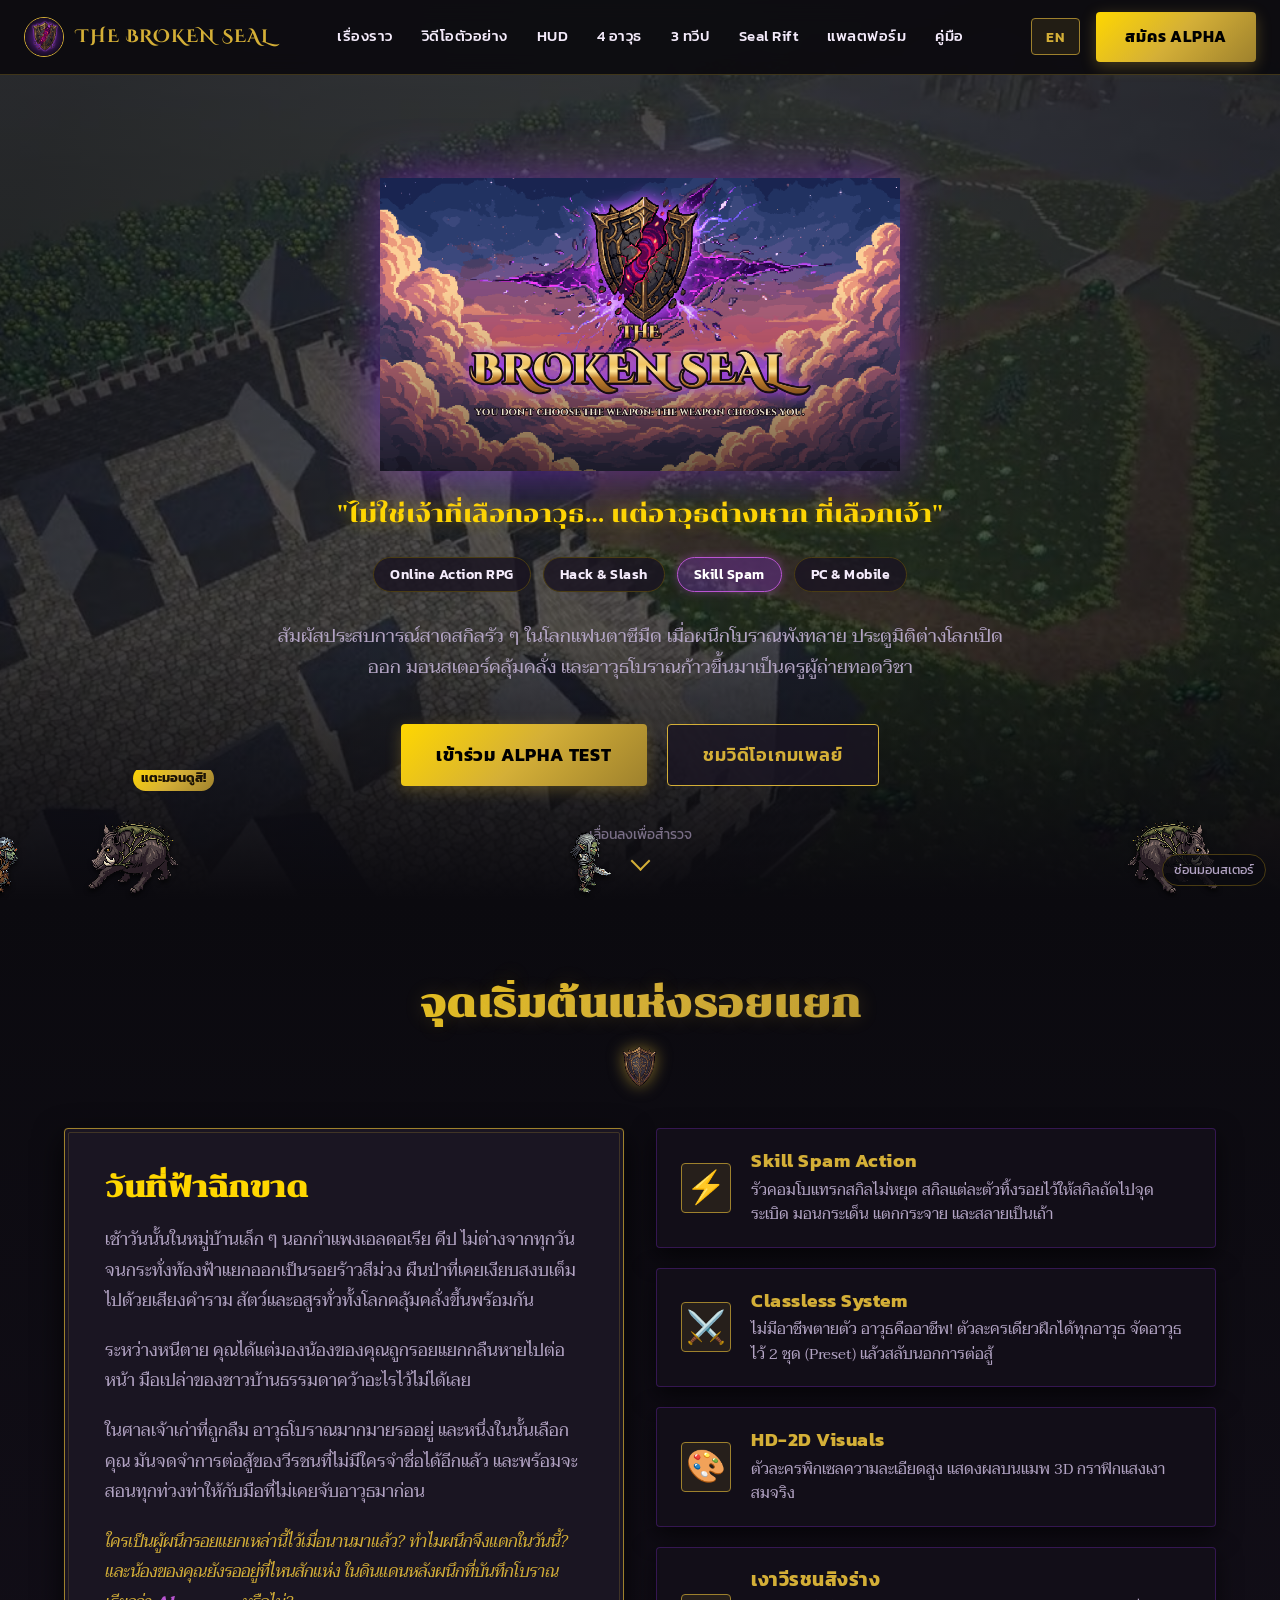
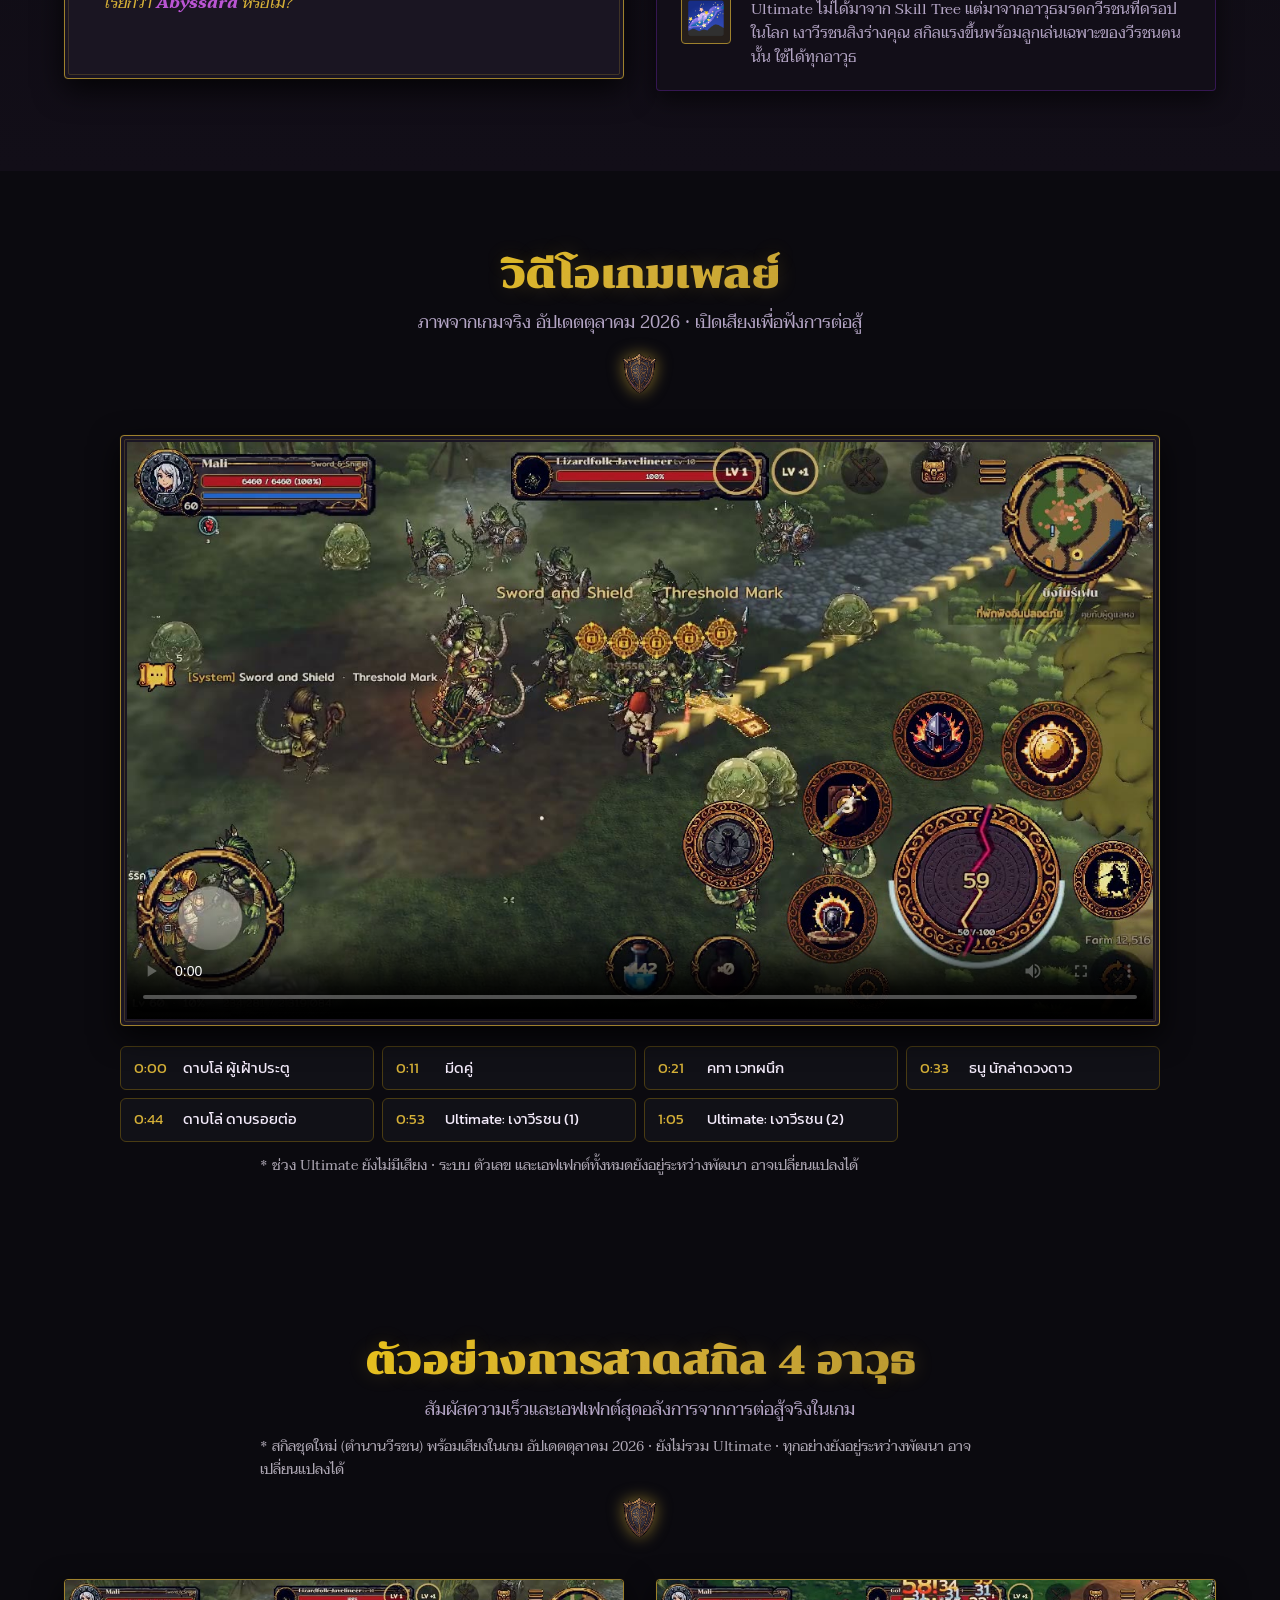
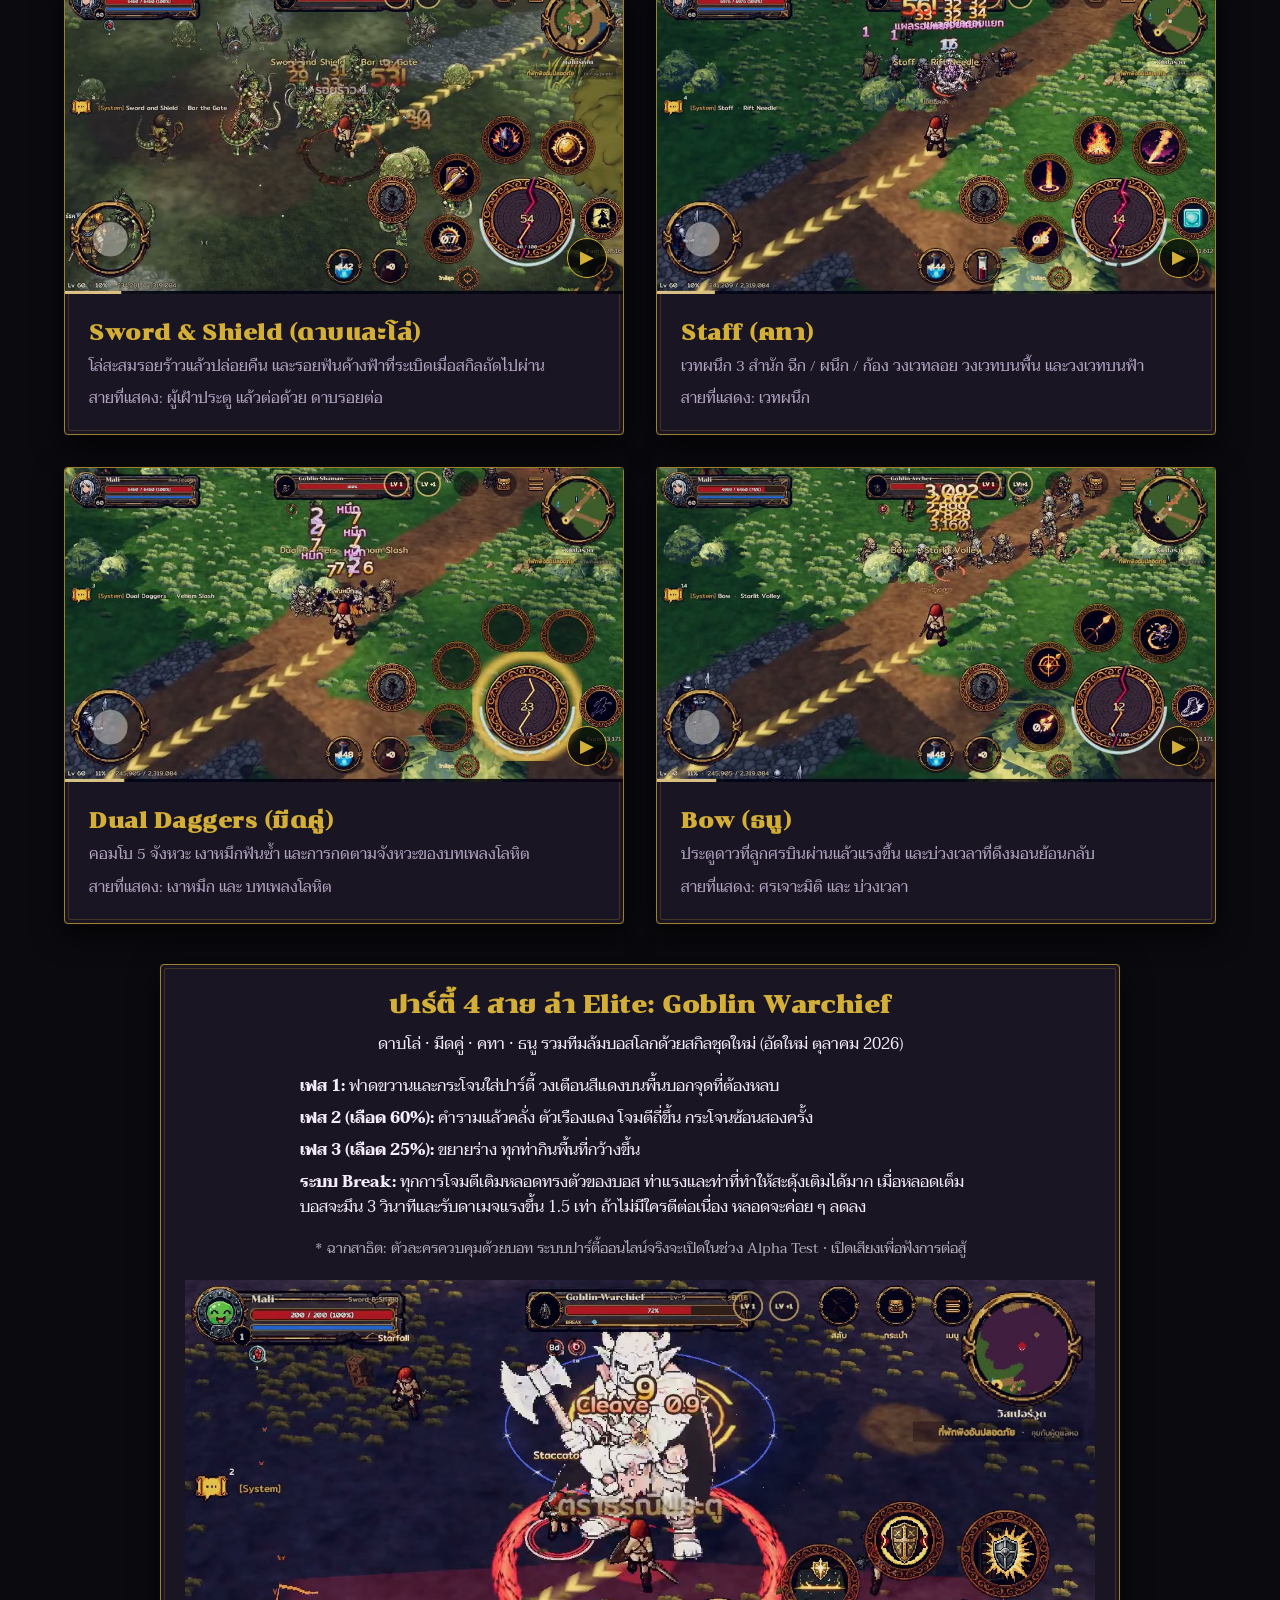
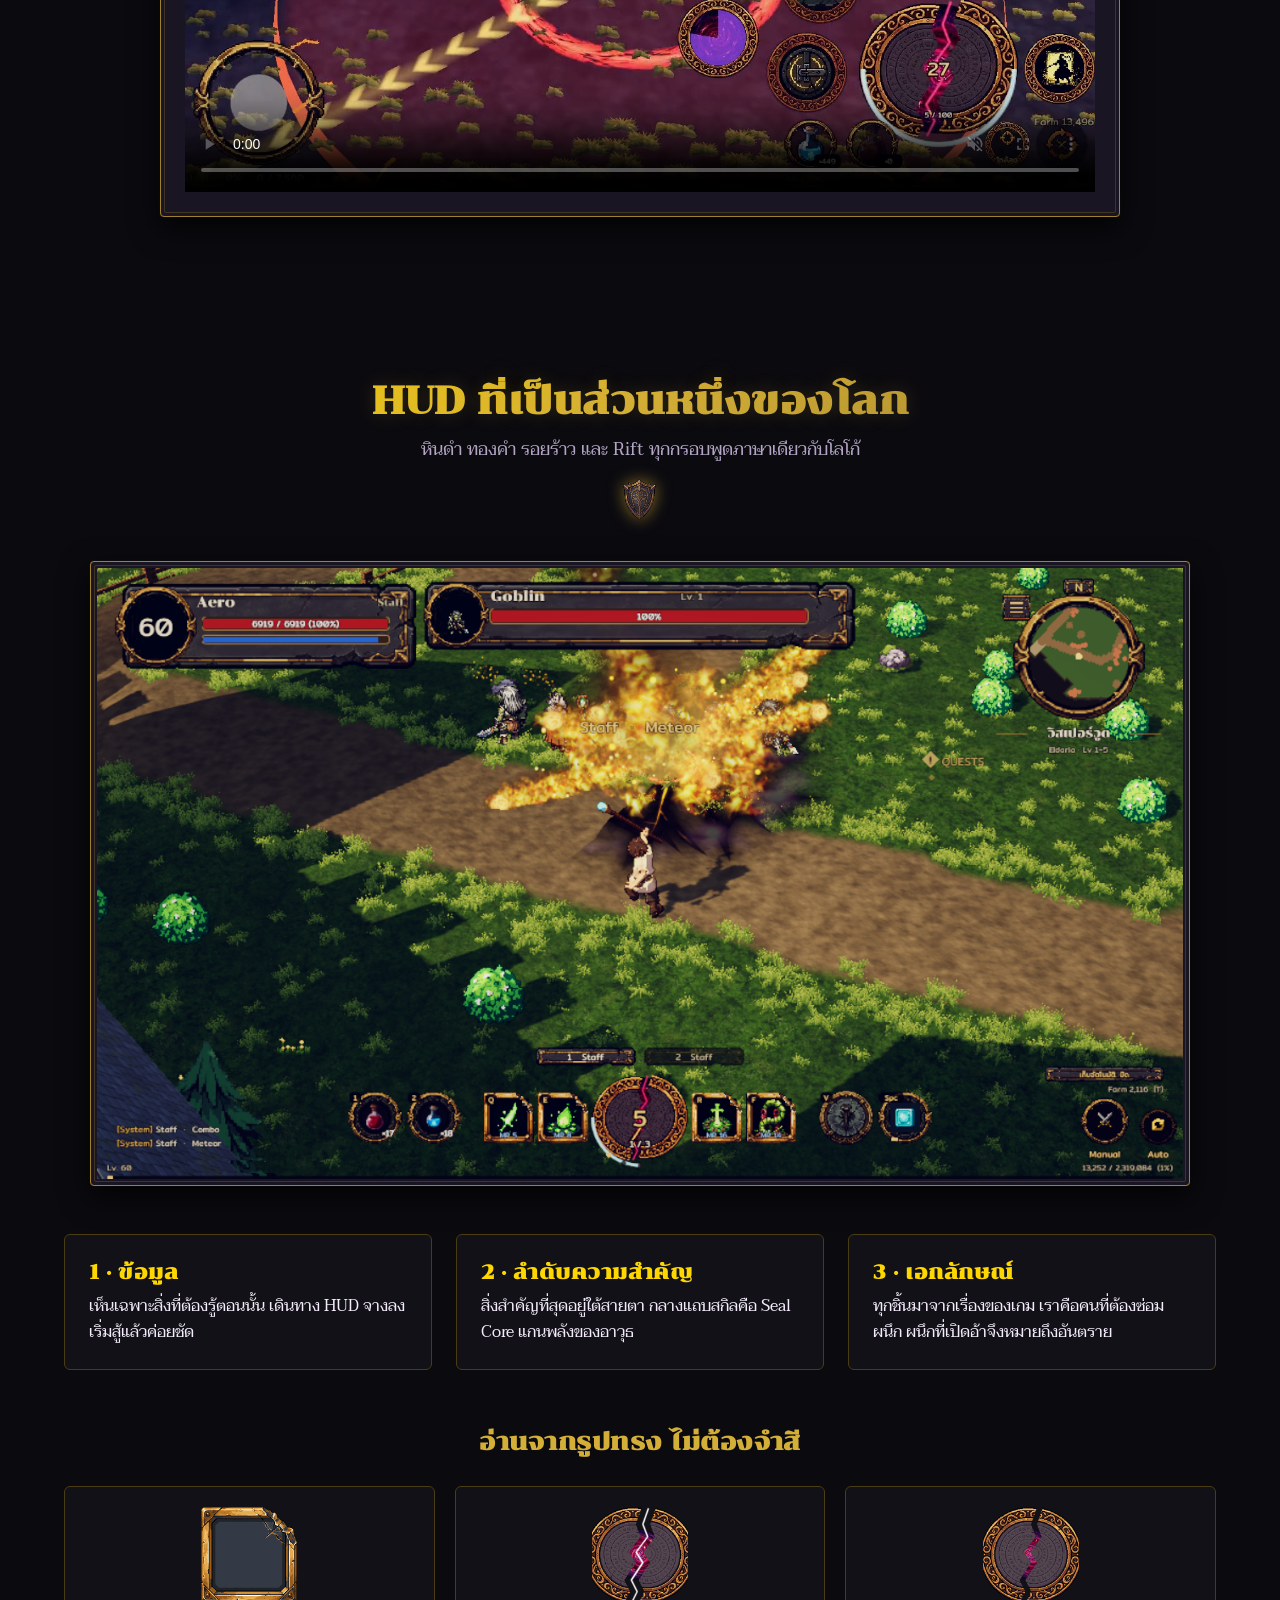
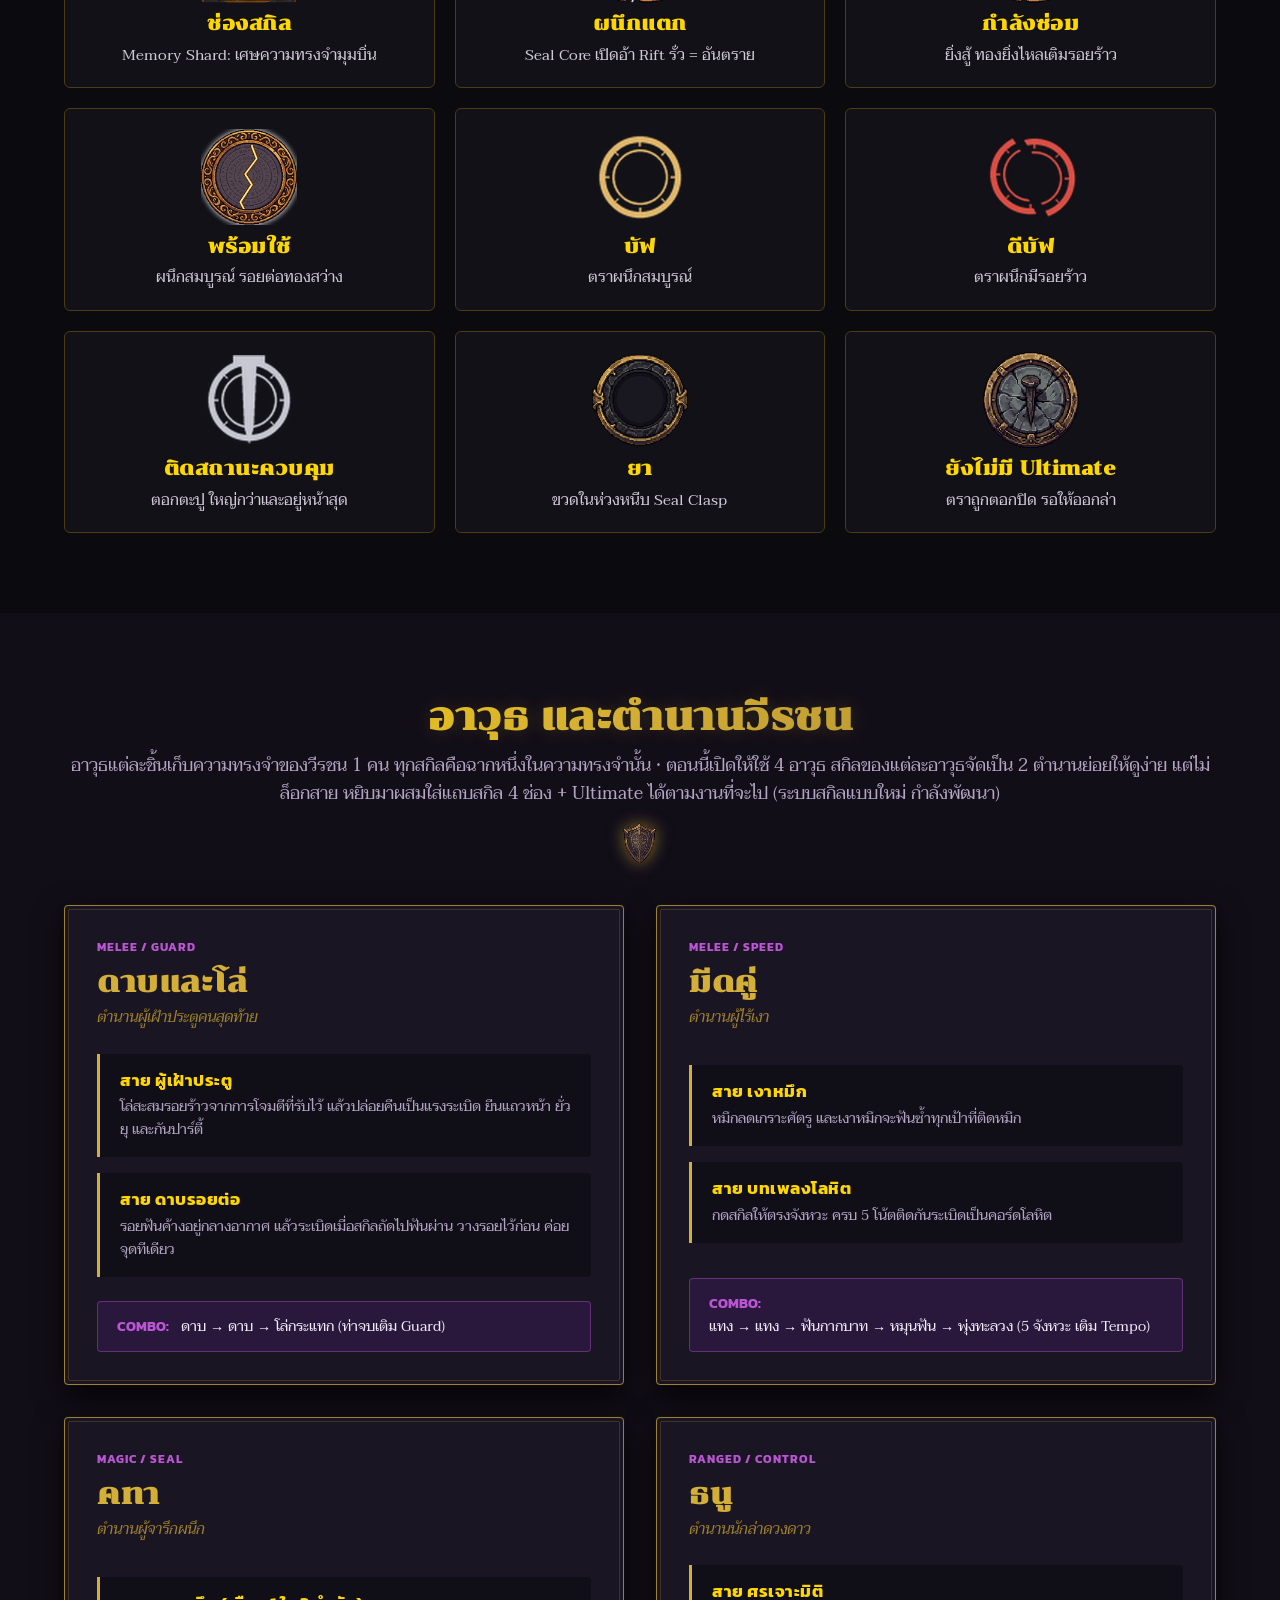
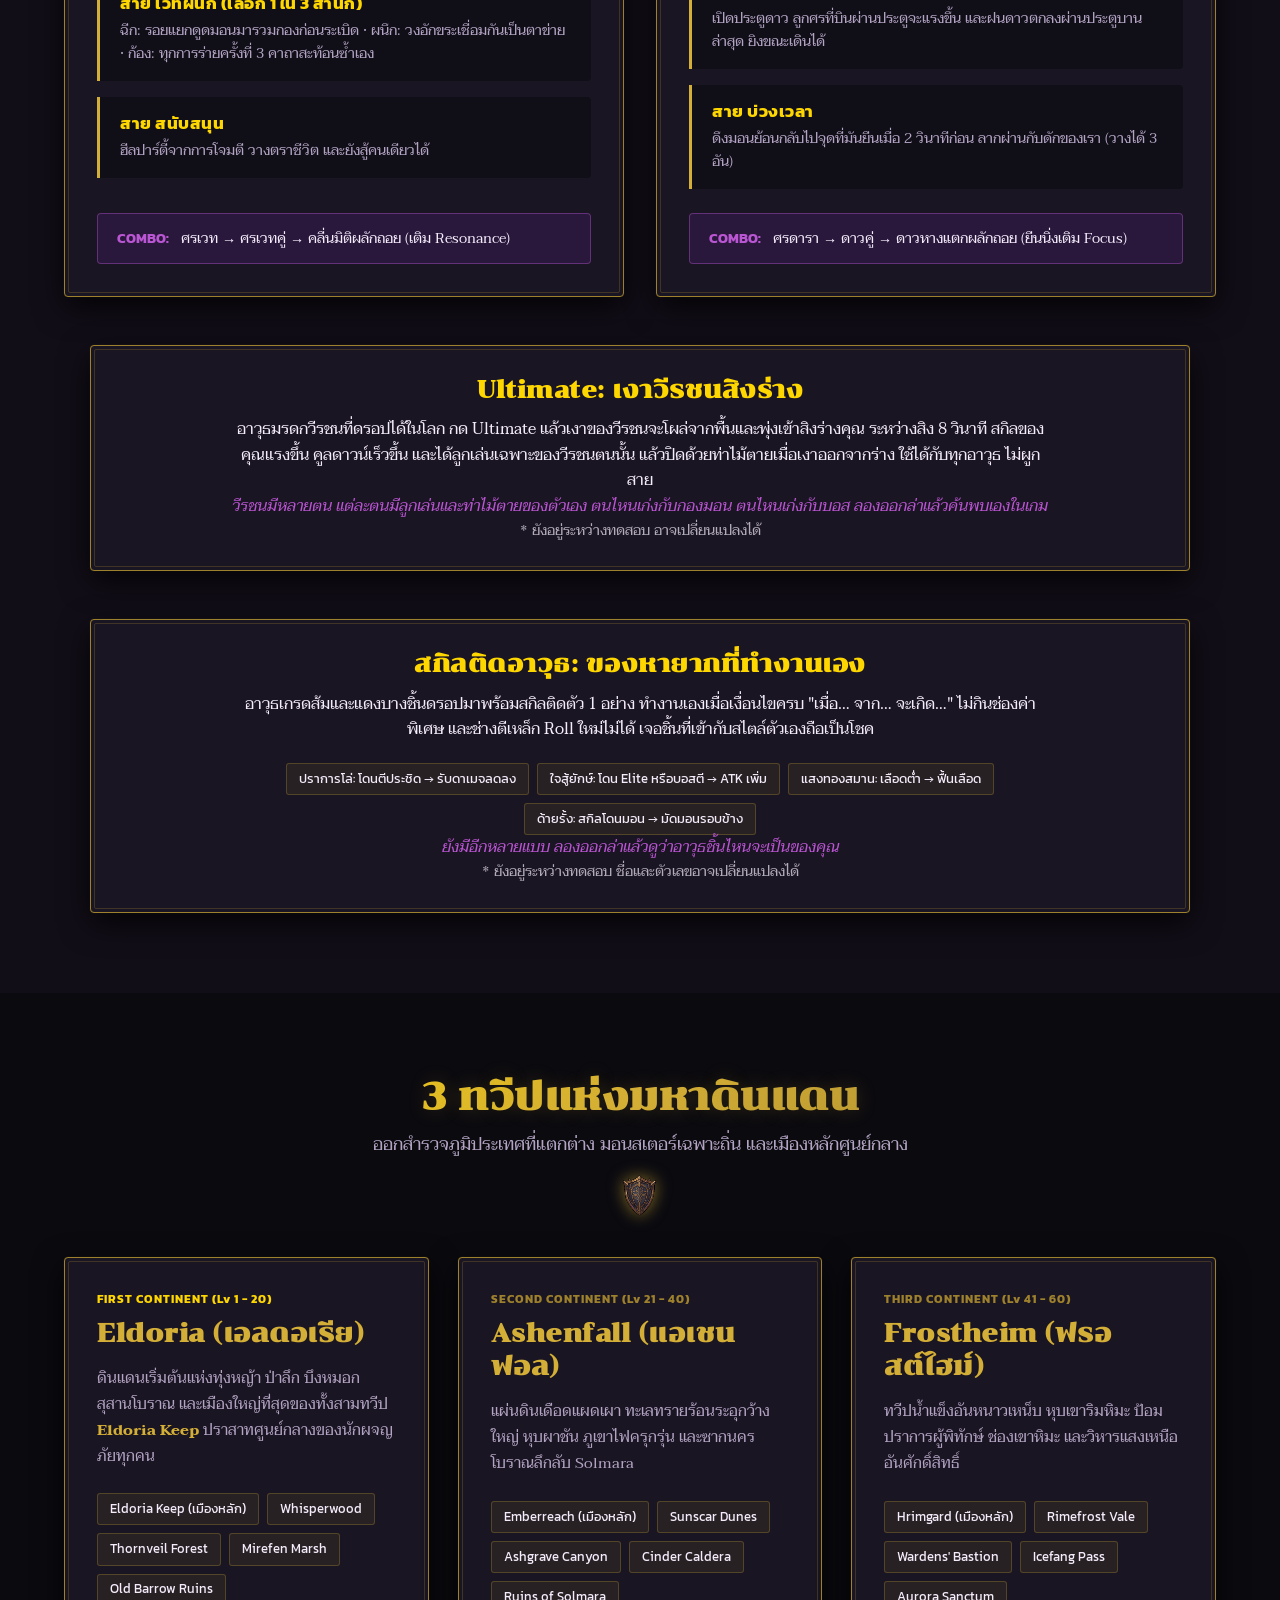
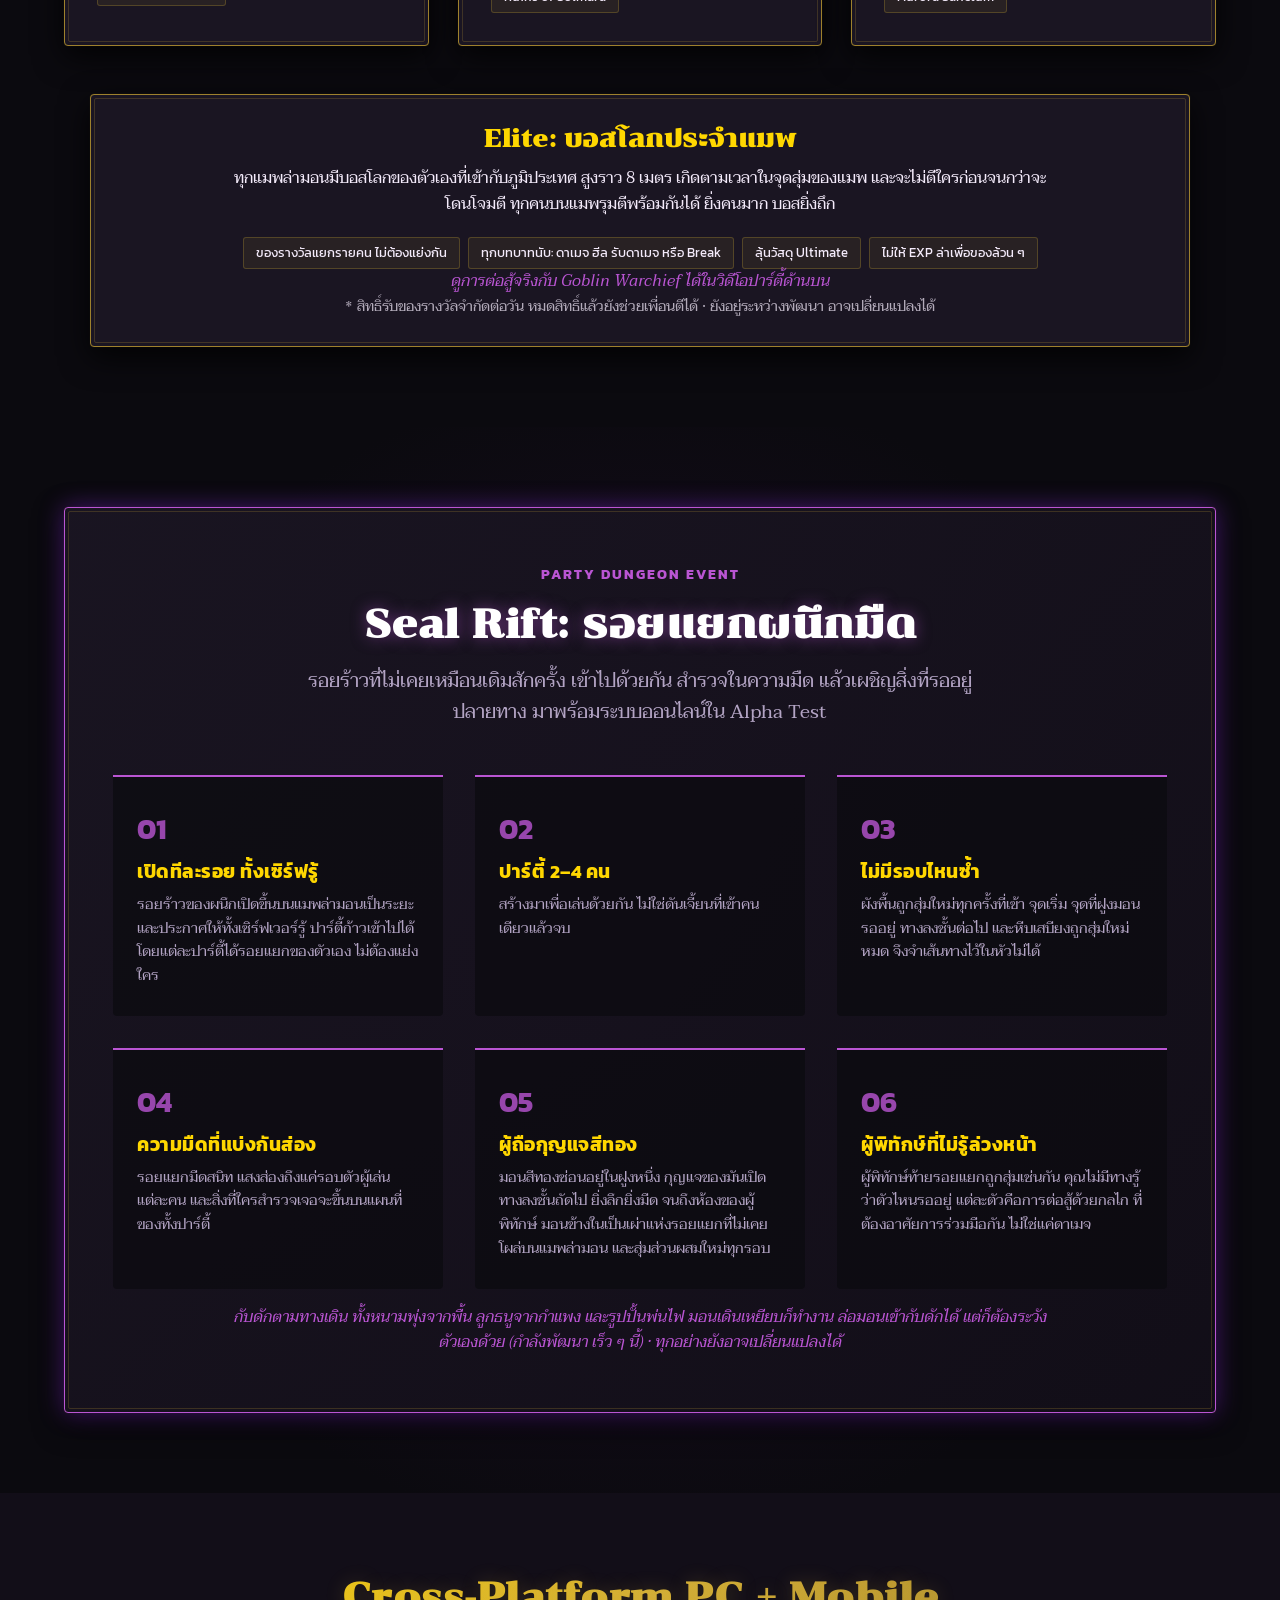
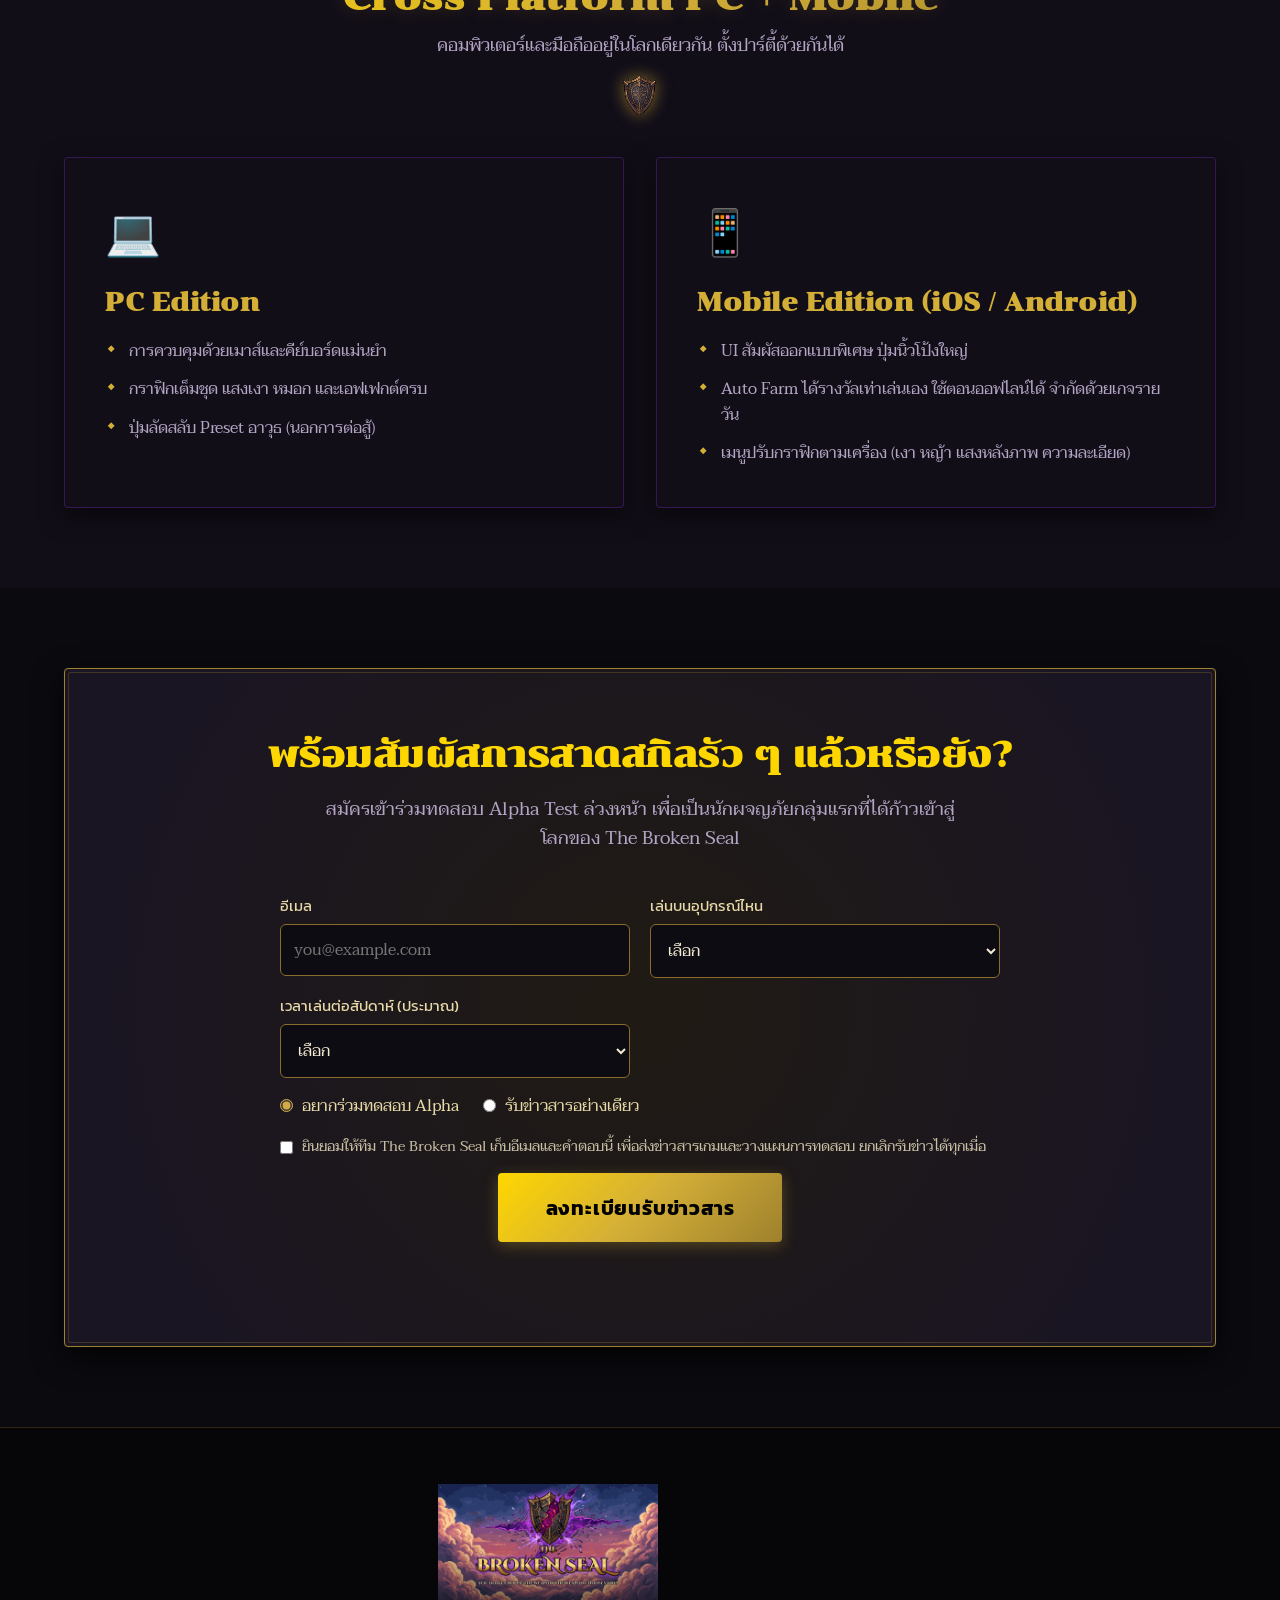
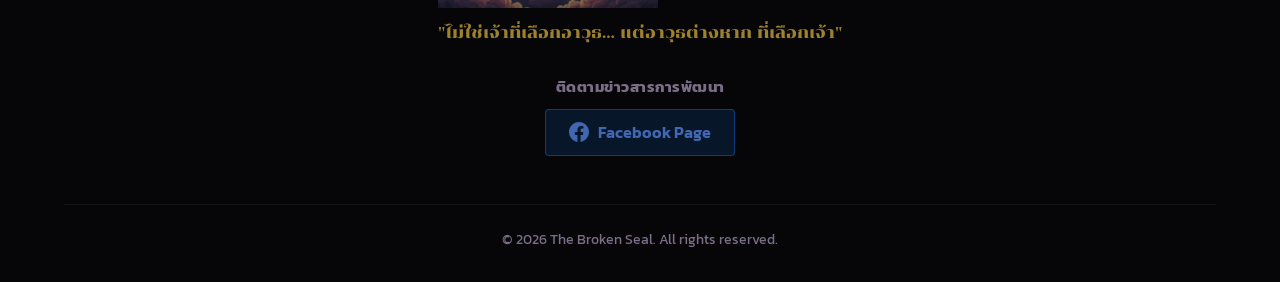
==== index.html @ 1a7958d1 "Review pass: nav at tablet widths, Classless/Preset wording, skill system v3 intro, platform cards w" ====
<!DOCTYPE html>
<html lang="th">
<head>
    <meta charset="UTF-8">
    <meta name="viewport" content="width=device-width, initial-scale=1.0">
    <title>The Broken Seal | เกมแอ็กชัน RPG ออนไลน์ Hack & Slash</title>
    <link rel="icon" type="image/png" href="assets/icon_1024.png">
    
    <!-- Google Fonts -->
    <link rel="preconnect" href="https://fonts.googleapis.com">
    <link rel="preconnect" href="https://fonts.gstatic.com" crossorigin>
    <link href="https://fonts.googleapis.com/css2?family=Chonburi&family=Cinzel+Decorative:wght@700;900&family=Kanit:wght@400;500;600;700&family=Taviraj:ital,wght@0,300;0,400;0,600;0,700;1,400&display=swap" rel="stylesheet">
    
    <link rel="stylesheet" href="style.css?v=20261029d">
</head>
<body class="theme-dark lang-th">

    <!-- NAVIGATION HEADER -->
    <header class="site-header">
        <div class="header-container">
            <a href="#" class="brand-logo">
                <img src="assets/icon_1024.png" alt="The Broken Seal Icon" class="nav-icon">
                <span class="brand-name">THE BROKEN SEAL</span>
            </a>
            
            <nav class="main-nav" id="mainNav">
                <ul>
                    <li>
                        <a href="#overview">
                            <span class="lang-th">เรื่องราว</span>
                            <span class="lang-en">Overview</span>
                        </a>
                    </li>
                    <li>
                        <a href="#gameplay">
                            <span class="lang-th">วิดีโอตัวอย่าง</span>
                            <span class="lang-en">Previews</span>
                        </a>
                    </li>
                    <li>
                        <a href="#hud">
                            <span class="lang-th">HUD</span>
                            <span class="lang-en">HUD</span>
                        </a>
                    </li>
                    <li>
                        <a href="#weapons">
                            <span class="lang-th">4 อาวุธ</span>
                            <span class="lang-en">Weapons</span>
                        </a>
                    </li>
                    <li>
                        <a href="#world">
                            <span class="lang-th">3 ทวีป</span>
                            <span class="lang-en">World</span>
                        </a>
                    </li>
                    <li>
                        <a href="#seal-rift">
                            <span class="lang-th">Seal Rift</span>
                            <span class="lang-en">Seal Rift</span>
                        </a>
                    </li>
                    <li>
                        <a href="#platforms">
                            <span class="lang-th">แพลตฟอร์ม</span>
                            <span class="lang-en">Platforms</span>
                        </a>
                    </li>
                    <li>
                        <a href="guide.html">
                            <span class="lang-th">คู่มือ</span>
                            <span class="lang-en">Guide</span>
                        </a>
                    </li>
                </ul>
            </nav>

            <div class="header-actions">
                <button id="langToggleBtn" class="btn-lang" aria-label="Switch Language">
                    <span class="lang-th">EN</span>
                    <span class="lang-en">TH</span>
                </button>
                <!-- TODO: The sign-up form URL will be added later -->
                <a href="#alpha-signup" class="btn-primary nav-cta">
                    <span class="lang-th">สมัคร Alpha</span>
                    <span class="lang-en">Join Alpha</span>
                </a>
                <button class="mobile-menu-toggle" id="mobileMenuBtn" aria-label="Toggle Menu">
                    <span></span>
                    <span></span>
                    <span></span>
                </button>
            </div>
        </div>
    </header>

    <!-- HERO SECTION -->
    <section class="hero-section">
        <div class="hero-bg" style="background-image: url('assets/sky_rift.png');"></div>
        <video class="hero-video" autoplay muted loop playsinline preload="auto" poster="assets/map_flight_poster.jpg" aria-hidden="true">
            <source src="assets/map_flight_bg.mp4" type="video/mp4">
        </video>
        <div class="hero-overlay"></div>
        <div class="hero-particles"></div>
        
        <div class="hero-content">
            <div class="logo-wrapper">
                <img src="assets/logo_cinzel.png" alt="The Broken Seal Logo" class="hero-logo">
            </div>

            <p class="hero-tagline">
                <span class="lang-th">"ไม่ใช่เจ้าที่เลือกอาวุธ… แต่อาวุธต่างหาก ที่เลือกเจ้า"</span>
                <span class="lang-en">"You don't choose the weapon. The weapon chooses you."</span>
            </p>

            <div class="hero-badges">
                <span class="badge">Online Action RPG</span>
                <span class="badge">Hack & Slash</span>
                <span class="badge highlight">Skill Spam</span>
                <span class="badge">PC & Mobile</span>
            </div>

            <p class="hero-description">
                <span class="lang-th">สัมผัสประสบการณ์สาดสกิลรัว ๆ ในโลกแฟนตาซีมืด เมื่อผนึกโบราณพังทลาย ประตูมิติต่างโลกเปิดออก มอนสเตอร์คลุ้มคลั่ง และอาวุธโบราณก้าวขึ้นมาเป็นครูผู้ถ่ายทอดวิชา</span>
                <span class="lang-en">Experience relentless skill-spamming in a dark fantasy world. As the ancient seal breaks, rifts shatter across the lands, monsters go mad, and ancient weapons become your martial masters.</span>
            </p>

            <div class="hero-cta-group">
                <!-- TODO: The sign-up form URL will be added later -->
                <a href="#alpha-signup" class="btn-primary btn-large glow-effect">
                    <span class="lang-th">เข้าร่วม Alpha Test</span>
                    <span class="lang-en">Join Alpha Test</span>
                </a>
                <a href="#gameplay" class="btn-secondary btn-large">
                    <span class="lang-th">ชมวิดีโอเกมเพลย์</span>
                    <span class="lang-en">Watch Gameplay</span>
                </a>
            </div>
        </div>

        <div class="hero-scroll-indicator">
            <span class="lang-th">เลื่อนลงเพื่อสำรวจ</span>
            <span class="lang-en">Scroll to Explore</span>
            <div class="scroll-arrow"></div>
        </div>
    </section>

    <!-- OVERVIEW & STORY SECTION -->
    <section id="overview" class="section-padding overview-section">
        <div class="container">
            <div class="section-header">
                <h2 class="section-title">
                    <span class="lang-th">จุดเริ่มต้นแห่งรอยแยก</span>
                    <span class="lang-en">The Unraveling Seal</span>
                </h2>
                <div class="title-divider"><img src="assets/shield_intact_1.png" alt="Shield Emblem" class="divider-icon"></div>
            </div>

            <div class="story-grid">
                <div class="story-card frame-gold">
                    <div class="story-content">
                        <h3 class="story-headline">
                            <span class="lang-th">วันที่ฟ้าฉีกขาด</span>
                            <span class="lang-en">The Day the Sky Tore Open</span>
                        </h3>
                        <p class="story-text">
                            <span class="lang-th">เช้าวันนั้นในหมู่บ้านเล็ก ๆ นอกกำแพงเอลดอเรีย คีป ไม่ต่างจากทุกวัน จนกระทั่งท้องฟ้าแยกออกเป็นรอยร้าวสีม่วง ผืนป่าที่เคยเงียบสงบเต็มไปด้วยเสียงคำราม สัตว์และอสูรทั่วทั้งโลกคลุ้มคลั่งขึ้นพร้อมกัน</span>
                            <span class="lang-en">It was an ordinary morning in a small village outside the walls of Eldoria Keep, until the sky split into violet cracks. The quiet forest filled with roars, and every beast and monster in the world went mad at once.</span>
                        </p>
                        <p class="story-text">
                            <span class="lang-th">ระหว่างหนีตาย คุณได้แต่มองน้องของคุณถูกรอยแยกกลืนหายไปต่อหน้า มือเปล่าของชาวบ้านธรรมดาคว้าอะไรไว้ไม่ได้เลย</span>
                            <span class="lang-en">As your family fled, you could only watch a rift swallow your younger sibling whole. The bare hands of a villager could hold on to nothing.</span>
                        </p>
                        <p class="story-text">
                            <span class="lang-th">ในศาลเจ้าเก่าที่ถูกลืม อาวุธโบราณมากมายรออยู่ และหนึ่งในนั้นเลือกคุณ มันจดจำการต่อสู้ของวีรชนที่ไม่มีใครจำชื่อได้อีกแล้ว และพร้อมจะสอนทุกท่วงท่าให้กับมือที่ไม่เคยจับอาวุธมาก่อน</span>
                            <span class="lang-en">In a forgotten shrine, ancient weapons were waiting, and one of them chose you. It remembers the battles of heroes whose names no one recalls, and it will teach every one of their moves to hands that have never held a weapon.</span>
                        </p>
                        <p class="story-text story-hook">
                            <span class="lang-th">ใครเป็นผู้ผนึกรอยแยกเหล่านี้ไว้เมื่อนานมาแล้ว? ทำไมผนึกจึงแตกในวันนี้? และน้องของคุณยังรออยู่ที่ไหนสักแห่ง ในดินแดนหลังผนึกที่บันทึกโบราณเรียกว่า <strong>Abyssara</strong> หรือไม่?</span>
                            <span class="lang-en">Who sealed these rifts long ago? Why did the seal break now? And is your sibling still waiting somewhere beyond it, in the land the old records call <strong>Abyssara</strong>?</span>
                        </p>
                    </div>
                </div>

                <div class="features-highlights">
                    <div class="feature-item frame-dark">
                        <div class="feature-icon">⚡</div>
                        <div class="feature-body">
                            <h4>
                                <span class="lang-th">Skill Spam Action</span>
                                <span class="lang-en">Skill Spam Action</span>
                            </h4>
                            <p>
                                <span class="lang-th">รัวคอมโบแทรกสกิลไม่หยุด สกิลแต่ละตัวทิ้งรอยไว้ให้สกิลถัดไปจุดระเบิด มอนกระเด็น แตกกระจาย และสลายเป็นเถ้า</span>
                                <span class="lang-en">Weave skills into your combo without stopping: each skill leaves a mark for the next one to set off, and monsters fly, shatter and crumble to ash.</span>
                            </p>
                        </div>
                    </div>

                    <div class="feature-item frame-dark">
                        <div class="feature-icon">⚔️</div>
                        <div class="feature-body">
                            <h4>
                                <span class="lang-th">Classless System</span>
                                <span class="lang-en">Classless System</span>
                            </h4>
                            <p>
                                <span class="lang-th">ไม่มีอาชีพตายตัว อาวุธคืออาชีพ! ตัวละครเดียวฝึกได้ทุกอาวุธ จัดอาวุธไว้ 2 ชุด (Preset) แล้วสลับนอกการต่อสู้</span>
                                <span class="lang-en">No fixed class: your weapon is your class. One character can train every weapon, keep two weapon presets and swap between them out of combat.</span>
                            </p>
                        </div>
                    </div>

                    <div class="feature-item frame-dark">
                        <div class="feature-icon">🎨</div>
                        <div class="feature-body">
                            <h4>
                                <span class="lang-th">HD-2D Visuals</span>
                                <span class="lang-en">HD-2D Visuals</span>
                            </h4>
                            <p>
                                <span class="lang-th">ตัวละครพิกเซลความละเอียดสูง แสดงผลบนแมพ 3D กราฟิกแสงเงาสมจริง</span>
                                <span class="lang-en">High-definition pixel art characters set inside realistic, atmospheric 3D worlds.</span>
                            </p>
                        </div>
                    </div>

                    <div class="feature-item frame-dark">
                        <div class="feature-icon">🌌</div>
                        <div class="feature-body">
                            <h4>
                                <span class="lang-th">เงาวีรชนสิงร่าง</span>
                                <span class="lang-en">Hero Shadow Ultimate</span>
                            </h4>
                            <p>
                                <span class="lang-th">Ultimate ไม่ได้มาจาก Skill Tree แต่มาจากอาวุธมรดกวีรชนที่ดรอปในโลก เงาวีรชนสิงร่างคุณ สกิลแรงขึ้นพร้อมลูกเล่นเฉพาะของวีรชนตนนั้น ใช้ได้ทุกอาวุธ</span>
                                <span class="lang-en">Ultimates come from legacy weapons dropped in the world, not the skill tree: a hero's shadow possesses you, powering up your skills with that hero's own trait. Any weapon can use any of them.</span>
                            </p>
                        </div>
                    </div>
                </div>
            </div>
        </div>
    </section>

    <!-- GAMEPLAY VIDEO (October 2026) -->
    <section id="gameplay" class="section-padding gameplay-section">
        <div class="container">
            <div class="section-header">
                <h2 class="section-title">
                    <span class="lang-th">วิดีโอเกมเพลย์</span>
                    <span class="lang-en">Gameplay Video</span>
                </h2>
                <p class="section-subtitle">
                    <span class="lang-th">ภาพจากเกมจริง อัปเดตตุลาคม 2026 · เปิดเสียงเพื่อฟังการต่อสู้</span>
                    <span class="lang-en">Captured in-game, updated October 2026 · turn the sound on</span>
                </p>
                <div class="title-divider"><img src="assets/shield_intact_1.png" alt="Shield Emblem" class="divider-icon"></div>
            </div>
            <div class="gameplay-player frame-gold">
                <video controls playsinline preload="metadata" poster="assets/gameplay_poster.jpg" class="gameplay-video" id="gameplayVideo">
                    <source src="assets/gameplay_2026-10.mp4" type="video/mp4">
                </video>
            </div>
            <ol class="gameplay-chapters" id="gameplayChapters">
                <li data-t="0"><span class="ch-time">0:00</span><span class="lang-th">ดาบโล่ ผู้เฝ้าประตู</span><span class="lang-en">Sword &amp; Shield: Gatekeeper</span></li>
                <li data-t="11"><span class="ch-time">0:11</span><span class="lang-th">มีดคู่</span><span class="lang-en">Dual Daggers</span></li>
                <li data-t="21"><span class="ch-time">0:21</span><span class="lang-th">คทา เวทผนึก</span><span class="lang-en">Staff: Sealcraft</span></li>
                <li data-t="33"><span class="ch-time">0:33</span><span class="lang-th">ธนู นักล่าดวงดาว</span><span class="lang-en">Bow: the Star Hunter</span></li>
                <li data-t="44"><span class="ch-time">0:44</span><span class="lang-th">ดาบโล่ ดาบรอยต่อ</span><span class="lang-en">Sword &amp; Shield: Seam Blade</span></li>
                <li data-t="53"><span class="ch-time">0:53</span><span class="lang-th">Ultimate: เงาวีรชน (1)</span><span class="lang-en">Ultimate: a hero's shadow (1)</span></li>
                <li data-t="65"><span class="ch-time">1:05</span><span class="lang-th">Ultimate: เงาวีรชน (2)</span><span class="lang-en">Ultimate: a hero's shadow (2)</span></li>
            </ol>
            <p class="section-note">
                <span class="lang-th">* ช่วง Ultimate ยังไม่มีเสียง · ระบบ ตัวเลข และเอฟเฟกต์ทั้งหมดยังอยู่ระหว่างพัฒนา อาจเปลี่ยนแปลงได้</span>
                <span class="lang-en">* The Ultimate clips have no sound yet · systems, numbers and effects are still in development and may change.</span>
            </p>
        </div>
    </section>

    <!-- SKILL VIDEOS SECTION -->
    <section id="videos" class="section-padding videos-section">
        <div class="container">
            <div class="section-header">
                <h2 class="section-title">
                    <span class="lang-th">ตัวอย่างการสาดสกิล 4 อาวุธ</span>
                    <span class="lang-en">4 Weapons Skill Gameplay</span>
                </h2>
                <p class="section-subtitle">
                    <span class="lang-th">สัมผัสความเร็วและเอฟเฟกต์สุดอลังการจากการต่อสู้จริงในเกม</span>
                    <span class="lang-en">Witness the intense action and dynamic effects captured straight from the engine</span>
                </p>
                <p class="section-note">
                    <span class="lang-th">* สกิลชุดใหม่ (ตำนานวีรชน) พร้อมเสียงในเกม อัปเดตตุลาคม 2026 · ยังไม่รวม Ultimate · ทุกอย่างยังอยู่ระหว่างพัฒนา อาจเปลี่ยนแปลงได้</span>
                    <span class="lang-en">* The new legend skill set with in-game sound, updated October 2026 · Ultimates not included · everything is still in development and may change.</span>
                </p>
                <div class="title-divider"><img src="assets/shield_intact_1.png" alt="Shield Emblem" class="divider-icon"></div>
            </div>

            <div class="video-grid">
                <!-- Video 1: Sword & Shield -->
                <div class="video-card frame-gold">
                    <div class="video-wrapper">
                        <video muted loop playsinline preload="metadata" poster="assets/w_sword_shield_poster.jpg" class="skill-video">
                            <source src="assets/w_sword_shield.mp4" type="video/mp4">
                            Your browser does not support the video tag.
                        </video>
                        <button class="video-play-toggle" aria-label="Play/Pause Video">▶</button>
                    </div>
                    <div class="video-info">
                        <h3>
                            <span class="lang-th">Sword & Shield (ดาบและโล่)</span>
                            <span class="lang-en">Sword & Shield</span>
                        </h3>
                        <p>
                            <span class="lang-th">โล่สะสมรอยร้าวแล้วปล่อยคืน และรอยฟันค้างฟ้าที่ระเบิดเมื่อสกิลถัดไปผ่าน</span>
                            <span class="lang-en">A shield that stores cracks and releases them, and cuts that hang in the air until your next skill sets them off.</span>
                        </p>
                        <p class="video-branch">
                            <span class="lang-th">สายที่แสดง: ผู้เฝ้าประตู แล้วต่อด้วย ดาบรอยต่อ</span>
                            <span class="lang-en">Shown: Gatekeeper, then Seam Blade</span>
                        </p>
                    </div>
                </div>

                <!-- Video 2: Staff -->
                <div class="video-card frame-gold">
                    <div class="video-wrapper">
                        <video muted loop playsinline preload="metadata" poster="assets/w_staff_poster.jpg" class="skill-video">
                            <source src="assets/w_staff.mp4" type="video/mp4">
                            Your browser does not support the video tag.
                        </video>
                        <button class="video-play-toggle" aria-label="Play/Pause Video">▶</button>
                    </div>
                    <div class="video-info">
                        <h3>
                            <span class="lang-th">Staff (คทา)</span>
                            <span class="lang-en">Staff</span>
                        </h3>
                        <p>
                            <span class="lang-th">เวทผนึก 3 สำนัก ฉีก / ผนึก / ก้อง วงเวทลอย วงเวทบนพื้น และวงเวทบนฟ้า</span>
                            <span class="lang-en">Sealcraft in three schools, Rift / Seal / Echo, with floating, ground and sky magic circles.</span>
                        </p>
                        <p class="video-branch">
                            <span class="lang-th">สายที่แสดง: เวทผนึก</span>
                            <span class="lang-en">Shown: Sealcraft</span>
                        </p>
                    </div>
                </div>

                <!-- Video 3: Dual Daggers -->
                <div class="video-card frame-gold">
                    <div class="video-wrapper">
                        <video muted loop playsinline preload="metadata" poster="assets/w_daggers_poster.jpg" class="skill-video">
                            <source src="assets/w_daggers.mp4" type="video/mp4">
                            Your browser does not support the video tag.
                        </video>
                        <button class="video-play-toggle" aria-label="Play/Pause Video">▶</button>
                    </div>
                    <div class="video-info">
                        <h3>
                            <span class="lang-th">Dual Daggers (มีดคู่)</span>
                            <span class="lang-en">Dual Daggers</span>
                        </h3>
                        <p>
                            <span class="lang-th">คอมโบ 5 จังหวะ เงาหมึกฟันซ้ำ และการกดตามจังหวะของบทเพลงโลหิต</span>
                            <span class="lang-en">A five-step combo, an ink shadow that strikes again, and the beat of the Crimson Requiem.</span>
                        </p>
                        <p class="video-branch">
                            <span class="lang-th">สายที่แสดง: เงาหมึก และ บทเพลงโลหิต</span>
                            <span class="lang-en">Shown: Ink Shadow and Crimson Requiem</span>
                        </p>
                    </div>
                </div>

                <!-- Video 4: Bow -->
                <div class="video-card frame-gold">
                    <div class="video-wrapper">
                        <video muted loop playsinline preload="metadata" poster="assets/w_bow_poster.jpg" class="skill-video">
                            <source src="assets/w_bow.mp4" type="video/mp4">
                            Your browser does not support the video tag.
                        </video>
                        <button class="video-play-toggle" aria-label="Play/Pause Video">▶</button>
                    </div>
                    <div class="video-info">
                        <h3>
                            <span class="lang-th">Bow (ธนู)</span>
                            <span class="lang-en">Bow</span>
                        </h3>
                        <p>
                            <span class="lang-th">ประตูดาวที่ลูกศรบินผ่านแล้วแรงขึ้น และบ่วงเวลาที่ดึงมอนย้อนกลับ</span>
                            <span class="lang-en">Star gates that power up the arrows flying through them, and a time snare that drags monsters back.</span>
                        </p>
                        <p class="video-branch">
                            <span class="lang-th">สายที่แสดง: ศรเจาะมิติ และ บ่วงเวลา</span>
                            <span class="lang-en">Shown: Rift Arrow and Time Snare</span>
                        </p>
                    </div>
                </div>
            </div>

            <!-- Party video: four branches against an Elite -->
            <div class="party-video frame-gold">
                <div class="party-video-text">
                    <h3>
                        <span class="lang-th">ปาร์ตี้ 4 สาย ล่า Elite: Goblin Warchief</span>
                        <span class="lang-en">A Party of Four vs. the Elite Goblin Warchief</span>
                    </h3>
                    <p>
                        <span class="lang-th">ดาบโล่ · มีดคู่ · คทา · ธนู รวมทีมล้มบอสโลกด้วยสกิลชุดใหม่ (อัดใหม่ ตุลาคม 2026)</span>
                        <span class="lang-en">Sword &amp; Shield, Dual Daggers, Staff and Bow take down a world boss with the new skill set (recorded October 2026).</span>
                    </p>
                    <ul class="party-phases">
                        <li>
                            <span class="lang-th"><strong>เฟส 1:</strong> ฟาดขวานและกระโจนใส่ปาร์ตี้ วงเตือนสีแดงบนพื้นบอกจุดที่ต้องหลบ</span>
                            <span class="lang-en"><strong>Phase 1:</strong> axe swings and leaps; red warnings on the ground show where to dodge.</span>
                        </li>
                        <li>
                            <span class="lang-th"><strong>เฟส 2 (เลือด 60%):</strong> คำรามแล้วคลั่ง ตัวเรืองแดง โจมตีถี่ขึ้น กระโจนซ้อนสองครั้ง</span>
                            <span class="lang-en"><strong>Phase 2 (60% health):</strong> a roar, then rage: it glows red, attacks faster and leaps twice in a row.</span>
                        </li>
                        <li>
                            <span class="lang-th"><strong>เฟส 3 (เลือด 25%):</strong> ขยายร่าง ทุกท่ากินพื้นที่กว้างขึ้น</span>
                            <span class="lang-en"><strong>Phase 3 (25% health):</strong> it grows, and every attack covers more ground.</span>
                        </li>
                        <li>
                            <span class="lang-th"><strong>ระบบ Break:</strong> ทุกการโจมตีเติมหลอดทรงตัวของบอส ท่าแรงและท่าที่ทำให้สะดุ้งเติมได้มาก เมื่อหลอดเต็ม บอสจะมึน 3 วินาทีและรับดาเมจแรงขึ้น 1.5 เท่า ถ้าไม่มีใครตีต่อเนื่อง หลอดจะค่อย ๆ ลดลง</span>
                            <span class="lang-en"><strong>Break:</strong> every hit fills the boss's poise gauge, heavy and staggering moves the most. When it fills, the boss is stunned for 3 seconds and takes 1.5x damage; without steady pressure the gauge drains.</span>
                        </li>
                    </ul>
                    <p class="section-note">
                        <span class="lang-th">* ฉากสาธิต: ตัวละครควบคุมด้วยบอท ระบบปาร์ตี้ออนไลน์จริงจะเปิดในช่วง Alpha Test · เปิดเสียงเพื่อฟังการต่อสู้</span>
                        <span class="lang-en">* A demo with bot-controlled heroes; online parties arrive with the Alpha Test. Turn the sound on for the full fight.</span>
                    </p>
                </div>
                <div class="video-wrapper">
                    <video controls muted loop playsinline preload="metadata" poster="assets/boss_fight_poster.jpg" class="party-video-player">
                        <source src="assets/boss_fight_2026-10.mp4" type="video/mp4">
                    </video>
                </div>
            </div>
        </div>
    </section>

    <!-- HUD SECTION -->
    <section id="hud" class="section-padding hud-section">
        <div class="container">
            <div class="section-header">
                <h2 class="section-title">
                    <span class="lang-th">HUD ที่เป็นส่วนหนึ่งของโลก</span>
                    <span class="lang-en">A HUD That Belongs to the World</span>
                </h2>
                <p class="section-subtitle">
                    <span class="lang-th">หินดำ ทองคำ รอยร้าว และ Rift ทุกกรอบพูดภาษาเดียวกับโลโก้</span>
                    <span class="lang-en">Dark stone, gold, cracks and the Rift: every frame speaks the logo's language</span>
                </p>
                <div class="title-divider"><img src="assets/shield_intact_1.png" alt="Shield Emblem" class="divider-icon"></div>
            </div>

            <div class="hud-shot frame-gold">
                <img src="assets/hud_ingame.png" alt="The Broken Seal in-game HUD" loading="lazy">
            </div>

            <div class="hud-principles">
                <div class="hud-principle">
                    <h3><span class="lang-th">1 · ข้อมูล</span><span class="lang-en">1 · Information</span></h3>
                    <p><span class="lang-th">เห็นเฉพาะสิ่งที่ต้องรู้ตอนนั้น เดินทาง HUD จางลง เริ่มสู้แล้วค่อยชัด</span><span class="lang-en">Only what you need right now: the HUD fades while you travel and sharpens in combat.</span></p>
                </div>
                <div class="hud-principle">
                    <h3><span class="lang-th">2 · ลำดับความสำคัญ</span><span class="lang-en">2 · Hierarchy</span></h3>
                    <p><span class="lang-th">สิ่งสำคัญที่สุดอยู่ใต้สายตา กลางแถบสกิลคือ Seal Core แกนพลังของอาวุธ</span><span class="lang-en">What matters most sits under your eye: the Seal Core, your weapon's power, is the centre of the skill bar.</span></p>
                </div>
                <div class="hud-principle">
                    <h3><span class="lang-th">3 · เอกลักษณ์</span><span class="lang-en">3 · Identity</span></h3>
                    <p><span class="lang-th">ทุกชิ้นมาจากเรื่องของเกม เราคือคนที่ต้องซ่อมผนึก ผนึกที่เปิดอ้าจึงหมายถึงอันตราย</span><span class="lang-en">Every piece comes from the story: you mend the seal, so an open seal means danger.</span></p>
                </div>
            </div>

            <h3 class="hud-subhead"><span class="lang-th">อ่านจากรูปทรง ไม่ต้องจำสี</span><span class="lang-en">Read by shape, not colour</span></h3>
            <div class="hud-shapes">
                <div class="hud-shape">
                    <img src="assets/hud_shard.png" alt="Skill" loading="lazy">
                    <h4><span class="lang-th">ช่องสกิล</span><span class="lang-en">Skill</span></h4>
                    <p><span class="lang-th">Memory Shard: เศษความทรงจำมุมบิ่น</span><span class="lang-en">Memory Shard: a chipped shard of memory</span></p>
                </div>
                <div class="hud-shape">
                    <img src="assets/hud_core_open.png" alt="Broken seal" loading="lazy">
                    <h4><span class="lang-th">ผนึกแตก</span><span class="lang-en">Broken seal</span></h4>
                    <p><span class="lang-th">Seal Core เปิดอ้า Rift รั่ว = อันตราย</span><span class="lang-en">The Seal Core gapes open: Rift leaks out, danger</span></p>
                </div>
                <div class="hud-shape">
                    <img src="assets/hud_core_mid.png" alt="Mending" loading="lazy">
                    <h4><span class="lang-th">กำลังซ่อม</span><span class="lang-en">Mending</span></h4>
                    <p><span class="lang-th">ยิ่งสู้ ทองยิ่งไหลเติมรอยร้าว</span><span class="lang-en">Fighting fills the crack with gold</span></p>
                </div>
                <div class="hud-shape">
                    <img src="assets/hud_core_ready.png" alt="Ready" loading="lazy">
                    <h4><span class="lang-th">พร้อมใช้</span><span class="lang-en">Ready</span></h4>
                    <p><span class="lang-th">ผนึกสมบูรณ์ รอยต่อทองสว่าง</span><span class="lang-en">Mended seal, bright gold seam: power ready</span></p>
                </div>
                <div class="hud-shape">
                    <img src="assets/hud_buff.png" alt="Buff" loading="lazy">
                    <h4><span class="lang-th">บัฟ</span><span class="lang-en">Buff</span></h4>
                    <p><span class="lang-th">ตราผนึกสมบูรณ์</span><span class="lang-en">A whole seal</span></p>
                </div>
                <div class="hud-shape">
                    <img src="assets/hud_debuff.png" alt="Debuff" loading="lazy">
                    <h4><span class="lang-th">ดีบัฟ</span><span class="lang-en">Debuff</span></h4>
                    <p><span class="lang-th">ตราผนึกมีรอยร้าว</span><span class="lang-en">A cracked seal</span></p>
                </div>
                <div class="hud-shape">
                    <img src="assets/hud_cc.png" alt="Crowd control" loading="lazy">
                    <h4><span class="lang-th">ติดสถานะควบคุม</span><span class="lang-en">Crowd control</span></h4>
                    <p><span class="lang-th">ตอกตะปู ใหญ่กว่าและอยู่หน้าสุด</span><span class="lang-en">Nailed down, larger and always first</span></p>
                </div>
                <div class="hud-shape">
                    <img src="assets/hud_clasp.png" alt="Potion" loading="lazy">
                    <h4><span class="lang-th">ยา</span><span class="lang-en">Potion</span></h4>
                    <p><span class="lang-th">ขวดในห่วงหนีบ Seal Clasp</span><span class="lang-en">A vial held in a Seal Clasp</span></p>
                </div>
                <div class="hud-shape">
                    <img src="assets/hud_sealed.png" alt="No Ultimate yet" loading="lazy">
                    <h4><span class="lang-th">ยังไม่มี Ultimate</span><span class="lang-en">No Ultimate yet</span></h4>
                    <p><span class="lang-th">ตราถูกตอกปิด รอให้ออกล่า</span><span class="lang-en">A nailed-shut seal: go hunt one</span></p>
                </div>
            </div>
        </div>
    </section>

    <!-- WEAPONS SECTION -->
    <section id="weapons" class="section-padding weapons-section">
        <div class="container">
            <div class="section-header">
                <h2 class="section-title">
                    <span class="lang-th">อาวุธ และตำนานวีรชน</span>
                    <span class="lang-en">Weapons and Their Legends</span>
                </h2>
                <p class="section-subtitle">
                    <span class="lang-th">อาวุธแต่ละชิ้นเก็บความทรงจำของวีรชน 1 คน ทุกสกิลคือฉากหนึ่งในความทรงจำนั้น · ตอนนี้เปิดให้ใช้ 4 อาวุธ สกิลของแต่ละอาวุธจัดเป็น 2 ตำนานย่อยให้ดูง่าย แต่ไม่ล็อกสาย หยิบมาผสมใส่แถบสกิล 4 ช่อง + Ultimate ได้ตามงานที่จะไป (ระบบสกิลแบบใหม่ กำลังพัฒนา)</span>
                    <span class="lang-en">Each weapon keeps the memory of one hero, and every skill is a scene from it · four weapons are open for now. Each weapon's skills are grouped into two legends for easy reading, but nothing is locked: mix them into a 4-slot bar + Ultimate for the job ahead (new skill system, in development)</span>
                </p>
                <div class="title-divider"><img src="assets/shield_intact_1.png" alt="Shield Emblem" class="divider-icon"></div>
            </div>

            <div class="weapons-grid">
                <!-- Weapon 1: Sword & Shield -->
                <div class="weapon-card frame-gold">
                    <div class="weapon-header">
                        <div class="weapon-badge">MELEE / GUARD</div>
                        <h3>
                            <span class="lang-th">ดาบและโล่</span>
                            <span class="lang-en">Sword &amp; Shield</span>
                        </h3>
                        <p class="weapon-tag">
                            <span class="lang-th">ตำนานผู้เฝ้าประตูคนสุดท้าย</span>
                            <span class="lang-en">Legend of the Last Gatekeeper</span>
                        </p>
                    </div>
                    <div class="weapon-paths">
                        <div class="path-box">
                            <h4>
                                <span class="lang-th">สาย ผู้เฝ้าประตู</span>
                                <span class="lang-en">Line: Gatekeeper</span>
                            </h4>
                            <p>
                                <span class="lang-th">โล่สะสมรอยร้าวจากการโจมตีที่รับไว้ แล้วปล่อยคืนเป็นแรงระเบิด ยืนแถวหน้า ยั่วยุ และกันปาร์ตี้</span>
                                <span class="lang-en">Your shield stores cracks from the blows it takes and releases them as a blast: hold the front, taunt and shield the party.</span>
                            </p>
                        </div>
                        <div class="path-box">
                            <h4>
                                <span class="lang-th">สาย ดาบรอยต่อ</span>
                                <span class="lang-en">Line: Seam Blade</span>
                            </h4>
                            <p>
                                <span class="lang-th">รอยฟันค้างอยู่กลางอากาศ แล้วระเบิดเมื่อสกิลถัดไปฟันผ่าน วางรอยไว้ก่อน ค่อยจุดทีเดียว</span>
                                <span class="lang-en">Your cuts hang in the air and burst when your next skill passes through them: lay the seams, then set them off.</span>
                            </p>
                        </div>
                    </div>
                    <div class="ultimate-note">
                        <span class="ult-label">COMBO:</span>
                        <span class="lang-th">ดาบ → ดาบ → โล่กระแทก (ท่าจบเติม Guard)</span>
                        <span class="lang-en">Sword → sword → shield bash (the finisher builds Guard)</span>
                    </div>
                </div>

                <!-- Weapon 2: Dual Daggers -->
                <div class="weapon-card frame-gold">
                    <div class="weapon-header">
                        <div class="weapon-badge">MELEE / SPEED</div>
                        <h3>
                            <span class="lang-th">มีดคู่</span>
                            <span class="lang-en">Dual Daggers</span>
                        </h3>
                        <p class="weapon-tag">
                            <span class="lang-th">ตำนานผู้ไร้เงา</span>
                            <span class="lang-en">Legend of the Shadowless</span>
                        </p>
                    </div>
                    <div class="weapon-paths">
                        <div class="path-box">
                            <h4>
                                <span class="lang-th">สาย เงาหมึก</span>
                                <span class="lang-en">Line: Ink Shadow</span>
                            </h4>
                            <p>
                                <span class="lang-th">หมึกลดเกราะศัตรู และเงาหมึกจะฟันซ้ำทุกเป้าที่ติดหมึก</span>
                                <span class="lang-en">Ink lowers armour, and your ink shadow repeats your slashes on every inked target.</span>
                            </p>
                        </div>
                        <div class="path-box">
                            <h4>
                                <span class="lang-th">สาย บทเพลงโลหิต</span>
                                <span class="lang-en">Line: Crimson Requiem</span>
                            </h4>
                            <p>
                                <span class="lang-th">กดสกิลให้ตรงจังหวะ ครบ 5 โน้ตติดกันระเบิดเป็นคอร์ดโลหิต</span>
                                <span class="lang-en">Cast on the beat: five notes in a row burst into a Blood Chord.</span>
                            </p>
                        </div>
                    </div>
                    <div class="ultimate-note">
                        <span class="ult-label">COMBO:</span>
                        <span class="lang-th">แทง → แทง → ฟันกากบาท → หมุนฟัน → พุ่งทะลวง (5 จังหวะ เติม Tempo)</span>
                        <span class="lang-en">Stab → stab → cross slash → spin → fang rush (five steps that build Tempo)</span>
                    </div>
                </div>

                <!-- Weapon 3: Staff -->
                <div class="weapon-card frame-gold">
                    <div class="weapon-header">
                        <div class="weapon-badge">MAGIC / SEAL</div>
                        <h3>
                            <span class="lang-th">คทา</span>
                            <span class="lang-en">Staff</span>
                        </h3>
                        <p class="weapon-tag">
                            <span class="lang-th">ตำนานผู้จารึกผนึก</span>
                            <span class="lang-en">Legend of the Seal Scribe</span>
                        </p>
                    </div>
                    <div class="weapon-paths">
                        <div class="path-box">
                            <h4>
                                <span class="lang-th">สาย เวทผนึก (เลือก 1 ใน 3 สำนัก)</span>
                                <span class="lang-en">Line: Sealcraft (pick 1 of 3 schools)</span>
                            </h4>
                            <p>
                                <span class="lang-th">ฉีก: รอยแยกดูดมอนมารวมกองก่อนระเบิด · ผนึก: วงอักขระเชื่อมกันเป็นตาข่าย · ก้อง: ทุกการร่ายครั้งที่ 3 คาถาสะท้อนซ้ำเอง</span>
                                <span class="lang-en">Rift: tears pull monsters into one pile before they burst · Seal: rune circles link into a web · Echo: every third cast repeats itself.</span>
                            </p>
                        </div>
                        <div class="path-box">
                            <h4>
                                <span class="lang-th">สาย สนับสนุน</span>
                                <span class="lang-en">Line: Support</span>
                            </h4>
                            <p>
                                <span class="lang-th">ฮีลปาร์ตี้จากการโจมตี วางตราชีวิต และยังสู้คนเดียวได้</span>
                                <span class="lang-en">Heal the party by attacking and lay Life Marks, while still able to fight alone.</span>
                            </p>
                        </div>
                    </div>
                    <div class="ultimate-note">
                        <span class="ult-label">COMBO:</span>
                        <span class="lang-th">ศรเวท → ศรเวทคู่ → คลื่นมิติผลักถอย (เติม Resonance)</span>
                        <span class="lang-en">Riven Bolt → Twin Bolt → Rift Wave knock-back (builds Resonance)</span>
                    </div>
                </div>

                <!-- Weapon 4: Bow -->
                <div class="weapon-card frame-gold">
                    <div class="weapon-header">
                        <div class="weapon-badge">RANGED / CONTROL</div>
                        <h3>
                            <span class="lang-th">ธนู</span>
                            <span class="lang-en">Bow</span>
                        </h3>
                        <p class="weapon-tag">
                            <span class="lang-th">ตำนานนักล่าดวงดาว</span>
                            <span class="lang-en">Legend of the Star Hunter</span>
                        </p>
                    </div>
                    <div class="weapon-paths">
                        <div class="path-box">
                            <h4>
                                <span class="lang-th">สาย ศรเจาะมิติ</span>
                                <span class="lang-en">Line: Rift Arrow</span>
                            </h4>
                            <p>
                                <span class="lang-th">เปิดประตูดาว ลูกศรที่บินผ่านประตูจะแรงขึ้น และฝนดาวตกลงผ่านประตูบานล่าสุด ยิงขณะเดินได้</span>
                                <span class="lang-en">Open star gates: arrows that fly through them hit harder, and Starfall drops through the latest gate. Shoot on the move.</span>
                            </p>
                        </div>
                        <div class="path-box">
                            <h4>
                                <span class="lang-th">สาย บ่วงเวลา</span>
                                <span class="lang-en">Line: Time Snare</span>
                            </h4>
                            <p>
                                <span class="lang-th">ดึงมอนย้อนกลับไปจุดที่มันยืนเมื่อ 2 วินาทีก่อน ลากผ่านกับดักของเรา (วางได้ 3 อัน)</span>
                                <span class="lang-en">Drag monsters back to where they stood 2 seconds ago, straight through your traps (up to 3).</span>
                            </p>
                        </div>
                    </div>
                    <div class="ultimate-note">
                        <span class="ult-label">COMBO:</span>
                        <span class="lang-th">ศรดารา → ดาวคู่ → ดาวหางแตกผลักถอย (ยืนนิ่งเติม Focus)</span>
                        <span class="lang-en">Star Shot → Twin Stars → Comet Spread knock-back (standing still builds Focus)</span>
                    </div>
                </div>

            </div>

            <!-- Ultimates: the hero's shadow possesses you -->
            <div id="ultimates" class="ultimates-block frame-gold">
                <h3>
                    <span class="lang-th">Ultimate: เงาวีรชนสิงร่าง</span>
                    <span class="lang-en">Ultimate: The Hero's Shadow Possesses You</span>
                </h3>
                <p>
                    <span class="lang-th">อาวุธมรดกวีรชนที่ดรอปได้ในโลก กด Ultimate แล้วเงาของวีรชนจะโผล่จากพื้นและพุ่งเข้าสิงร่างคุณ ระหว่างสิง 8 วินาที สกิลของคุณแรงขึ้น คูลดาวน์เร็วขึ้น และได้ลูกเล่นเฉพาะของวีรชนตนนั้น แล้วปิดด้วยท่าไม้ตายเมื่อเงาออกจากร่าง ใช้ได้กับทุกอาวุธ ไม่ผูกสาย</span>
                    <span class="lang-en">Legacy weapons drop in the world. Press Ultimate and the hero's shadow rises from the ground and plunges into you: for 8 seconds your own skills hit harder, come back faster and gain that hero's trait, then the shadow leaves with a finishing move. Any weapon can use any Ultimate.</span>
                </p>
                <p class="ult-teaser">
                    <span class="lang-th">วีรชนมีหลายตน แต่ละตนมีลูกเล่นและท่าไม้ตายของตัวเอง ตนไหนเก่งกับกองมอน ตนไหนเก่งกับบอส ลองออกล่าแล้วค้นพบเองในเกม</span>
                    <span class="lang-en">There are many heroes, each with their own trait and finishing move: some shine against packs, others against bosses. Go out and discover them in the game.</span>
                </p>
                <p class="section-note">
                    <span class="lang-th">* ยังอยู่ระหว่างทดสอบ อาจเปลี่ยนแปลงได้</span>
                    <span class="lang-en">* Still being tested and may change.</span>
                </p>
            </div>

            <!-- Weapon skills: rare affix that fires on its own -->
            <div id="weapon-skills" class="ultimates-block frame-gold">
                <h3>
                    <span class="lang-th">สกิลติดอาวุธ: ของหายากที่ทำงานเอง</span>
                    <span class="lang-en">Weapon Skills: Rare Lines That Fire on Their Own</span>
                </h3>
                <p>
                    <span class="lang-th">อาวุธเกรดส้มและแดงบางชิ้นดรอปมาพร้อมสกิลติดตัว 1 อย่าง ทำงานเองเมื่อเงื่อนไขครบ "เมื่อ… จาก… จะเกิด…" ไม่กินช่องค่าพิเศษ และช่างตีเหล็ก Roll ใหม่ไม่ได้ เจอชิ้นที่เข้ากับสไตล์ตัวเองถือเป็นโชค</span>
                    <span class="lang-en">Some Orange and Red weapons drop with one built-in skill that fires by itself when its condition is met: "when… from… then…". It takes no affix slot and the blacksmith cannot reroll it, so finding one that fits your style is real luck.</span>
                </p>
                <div class="zones-list weapon-skill-list">
                    <span class="zone-pill"><span class="lang-th">ปราการโล่: โดนตีประชิด → รับดาเมจลดลง</span><span class="lang-en">Gate Bulwark: hit in melee → take less damage</span></span>
                    <span class="zone-pill"><span class="lang-th">ใจสู้ยักษ์: โดน Elite หรือบอสตี → ATK เพิ่ม</span><span class="lang-en">Giant's Heart: hit by an Elite or boss → more ATK</span></span>
                    <span class="zone-pill"><span class="lang-th">แสงทองสมาน: เลือดต่ำ → ฟื้นเลือด</span><span class="lang-en">Golden Mend: low health → heal</span></span>
                    <span class="zone-pill"><span class="lang-th">ด้ายรั้ง: สกิลโดนมอน → มัดมอนรอบข้าง</span><span class="lang-en">Binding Thread: skill hits → bind nearby monsters</span></span>
                </div>
                <p class="ult-teaser">
                    <span class="lang-th">ยังมีอีกหลายแบบ ลองออกล่าแล้วดูว่าอาวุธชิ้นไหนจะเป็นของคุณ</span>
                    <span class="lang-en">There are more to find. Go hunting and see which weapon becomes yours.</span>
                </p>
                <p class="section-note">
                    <span class="lang-th">* ยังอยู่ระหว่างทดสอบ ชื่อและตัวเลขอาจเปลี่ยนแปลงได้</span>
                    <span class="lang-en">* Still being tested; names and numbers may change.</span>
                </p>
            </div>
        </div>
    </section>

    <!-- WORLD SECTION -->
    <section id="world" class="section-padding world-section">
        <div class="container">
            <div class="section-header">
                <h2 class="section-title">
                    <span class="lang-th">3 ทวีปแห่งมหาดินแดน</span>
                    <span class="lang-en">3 Grand Continents</span>
                </h2>
                <p class="section-subtitle">
                    <span class="lang-th">ออกสำรวจภูมิประเทศที่แตกต่าง มอนสเตอร์เฉพาะถิ่น และเมืองหลักศูนย์กลาง</span>
                    <span class="lang-en">Explore diverse biomes, unique monsters, and thriving capital hubs</span>
                </p>
                <div class="title-divider"><img src="assets/shield_intact_1.png" alt="Shield Emblem" class="divider-icon"></div>
            </div>

            <div class="continents-wrapper">
                <!-- Continent 1: Eldoria -->
                <div class="continent-card active frame-gold">
                    <div class="continent-tag">FIRST CONTINENT (Lv 1 - 20)</div>
                    <h3>
                        <span class="lang-th">Eldoria (เอลดอเรีย)</span>
                        <span class="lang-en">Eldoria</span>
                    </h3>
                    <p class="continent-desc">
                        <span class="lang-th">ดินแดนเริ่มต้นแห่งทุ่งหญ้า ป่าลึก บึงหมอก สุสานโบราณ และเมืองใหญ่ที่สุดของทั้งสามทวีป <strong>Eldoria Keep</strong> ปราสาทศูนย์กลางของนักผจญภัยทุกคน</span>
                        <span class="lang-en">The starting continent featuring vibrant grasslands, deep forests, misty marshes, ancient ruins, and the grandest city hub: <strong>Eldoria Keep</strong>.</span>
                    </p>
                    <div class="zones-list">
                        <span class="zone-pill">Eldoria Keep (เมืองหลัก)</span>
                        <span class="zone-pill">Whisperwood</span>
                        <span class="zone-pill">Thornveil Forest</span>
                        <span class="zone-pill">Mirefen Marsh</span>
                        <span class="zone-pill">Old Barrow Ruins</span>
                    </div>
                </div>

                <!-- Continent 2: Ashenfall -->
                <div class="continent-card frame-gold">
                    <div class="continent-tag">SECOND CONTINENT (Lv 21 - 40)</div>
                    <h3>
                        <span class="lang-th">Ashenfall (แอเชนฟอล)</span>
                        <span class="lang-en">Ashenfall</span>
                    </h3>
                    <p class="continent-desc">
                        <span class="lang-th">แผ่นดินเดือดแผดเผา ทะเลทรายร้อนระอุกว้างใหญ่ หุบผาชัน ภูเขาไฟครุกรุ่น และซากนครโบราณลึกลับ Solmara</span>
                        <span class="lang-en">A scorched land of blazing sunscar dunes, deep canyons, roaring volcanic caldera, and the fallen ruins of Solmara.</span>
                    </p>
                    <div class="zones-list">
                        <span class="zone-pill">Emberreach (เมืองหลัก)</span>
                        <span class="zone-pill">Sunscar Dunes</span>
                        <span class="zone-pill">Ashgrave Canyon</span>
                        <span class="zone-pill">Cinder Caldera</span>
                        <span class="zone-pill">Ruins of Solmara</span>
                    </div>
                </div>

                <!-- Continent 3: Frostheim -->
                <div class="continent-card frame-gold">
                    <div class="continent-tag">THIRD CONTINENT (Lv 41 - 60)</div>
                    <h3>
                        <span class="lang-th">Frostheim (ฟรอสต์ไฮม์)</span>
                        <span class="lang-en">Frostheim</span>
                    </h3>
                    <p class="continent-desc">
                        <span class="lang-th">ทวีปน้ำแข็งอันหนาวเหน็บ หุบเขาริมหิมะ ป้อมปราการผู้พิทักษ์ ช่องเขาหิมะ และวิหารแสงเหนืออันศักดิ์สิทธิ์</span>
                        <span class="lang-en">A frozen continent of perpetual snowstorms, warden bastions, treacherous icy passes, and sacred aurora sanctuaries.</span>
                    </p>
                    <div class="zones-list">
                        <span class="zone-pill">Hrimgard (เมืองหลัก)</span>
                        <span class="zone-pill">Rimefrost Vale</span>
                        <span class="zone-pill">Wardens' Bastion</span>
                        <span class="zone-pill">Icefang Pass</span>
                        <span class="zone-pill">Aurora Sanctum</span>
                    </div>
                </div>
            </div>

            <!-- Elite: map world bosses -->
            <div id="elite" class="ultimates-block frame-gold">
                <h3>
                    <span class="lang-th">Elite: บอสโลกประจำแมพ</span>
                    <span class="lang-en">Elite: Each Map's World Boss</span>
                </h3>
                <p>
                    <span class="lang-th">ทุกแมพล่ามอนมีบอสโลกของตัวเองที่เข้ากับภูมิประเทศ สูงราว 8 เมตร เกิดตามเวลาในจุดสุ่มของแมพ และจะไม่ตีใครก่อนจนกว่าจะโดนโจมตี ทุกคนบนแมพรุมตีพร้อมกันได้ ยิ่งคนมาก บอสยิ่งถึก</span>
                    <span class="lang-en">Every hunting map has its own world boss that fits its land: about 8 metres tall, it appears on a timer at a random spot and won't attack until someone strikes first. Everyone on the map can join in, and the more who join, the tougher it gets.</span>
                </p>
                <div class="zones-list weapon-skill-list">
                    <span class="zone-pill"><span class="lang-th">ของรางวัลแยกรายคน ไม่ต้องแย่งกัน</span><span class="lang-en">Rewards rolled per player, no fighting over loot</span></span>
                    <span class="zone-pill"><span class="lang-th">ทุกบทบาทนับ: ดาเมจ ฮีล รับดาเมจ หรือ Break</span><span class="lang-en">Every role counts: damage, healing, tanking or Break</span></span>
                    <span class="zone-pill"><span class="lang-th">ลุ้นวัสดุ Ultimate</span><span class="lang-en">A chance at Ultimate materials</span></span>
                    <span class="zone-pill"><span class="lang-th">ไม่ให้ EXP ล่าเพื่อของล้วน ๆ</span><span class="lang-en">No EXP: you hunt it for the loot</span></span>
                </div>
                <p class="ult-teaser">
                    <span class="lang-th">ดูการต่อสู้จริงกับ Goblin Warchief ได้ในวิดีโอปาร์ตี้ด้านบน</span>
                    <span class="lang-en">See a real fight with the Goblin Warchief in the party video above.</span>
                </p>
                <p class="section-note">
                    <span class="lang-th">* สิทธิ์รับของรางวัลจำกัดต่อวัน หมดสิทธิ์แล้วยังช่วยเพื่อนตีได้ · ยังอยู่ระหว่างพัฒนา อาจเปลี่ยนแปลงได้</span>
                    <span class="lang-en">* Reward claims are limited per day; after that you can still help friends fight · still in development and may change.</span>
                </p>
            </div>
        </div>
    </section>

    <!-- SEAL RIFT SECTION -->
    <section id="seal-rift" class="section-padding seal-rift-section">
        <div class="container">
            <div class="seal-rift-box frame-gold glow-rift">
                <div class="seal-rift-content">
                    <div class="event-badge">PARTY DUNGEON EVENT</div>
                    <h2>
                        <span class="lang-th">Seal Rift: รอยแยกผนึกมืด</span>
                        <span class="lang-en">Seal Rift Dungeon Event</span>
                    </h2>
                    <p class="lead-text">
                        <span class="lang-th">รอยร้าวที่ไม่เคยเหมือนเดิมสักครั้ง เข้าไปด้วยกัน สำรวจในความมืด แล้วเผชิญสิ่งที่รออยู่ปลายทาง มาพร้อมระบบออนไลน์ใน Alpha Test</span>
                        <span class="lang-en">A crack that is never the same twice. Step in together, explore the dark, and face what waits at the end. Arrives with online play in the Alpha Test.</span>
                    </p>

                    <div class="rift-features-grid">

                        <div class="rift-feature">
                            <div class="rf-num">01</div>
                            <h4>
                                <span class="lang-th">เปิดทีละรอย ทั้งเซิร์ฟรู้</span>
                                <span class="lang-en">A Crack the Whole Server Hears</span>
                            </h4>
                            <p>
                                <span class="lang-th">รอยร้าวของผนึกเปิดขึ้นบนแมพล่ามอนเป็นระยะ และประกาศให้ทั้งเซิร์ฟเวอร์รู้ ปาร์ตี้ก้าวเข้าไปได้ โดยแต่ละปาร์ตี้ได้รอยแยกของตัวเอง ไม่ต้องแย่งใคร</span>
                                <span class="lang-en">Every so often the seal cracks open on the hunting grounds and the whole server is told. Parties step through, each into a rift of its own, with no one to race.</span>
                            </p>
                        </div>

                        <div class="rift-feature">
                            <div class="rf-num">02</div>
                            <h4>
                                <span class="lang-th">ปาร์ตี้ 2–4 คน</span>
                                <span class="lang-en">A Party of 2–4</span>
                            </h4>
                            <p>
                                <span class="lang-th">สร้างมาเพื่อเล่นด้วยกัน ไม่ใช่ดันเจี้ยนที่เข้าคนเดียวแล้วจบ</span>
                                <span class="lang-en">Built for playing together, not a dungeon you can clear alone.</span>
                            </p>
                        </div>

                        <div class="rift-feature">
                            <div class="rf-num">03</div>
                            <h4>
                                <span class="lang-th">ไม่มีรอบไหนซ้ำ</span>
                                <span class="lang-en">No Two Runs Alike</span>
                            </h4>
                            <p>
                                <span class="lang-th">ผังพื้นถูกสุ่มใหม่ทุกครั้งที่เข้า จุดเริ่ม จุดที่ฝูงมอนรออยู่ ทางลงชั้นต่อไป และหีบเสบียงถูกสุ่มใหม่หมด จึงจำเส้นทางไว้ในหัวไม่ได้</span>
                                <span class="lang-en">The floor layout is drawn at random each time you enter. Where you start, where the packs wait, where the way down opens and where the supply cache lies are all rolled again. You cannot learn it by heart.</span>
                            </p>
                        </div>

                        <div class="rift-feature">
                            <div class="rf-num">04</div>
                            <h4>
                                <span class="lang-th">ความมืดที่แบ่งกันส่อง</span>
                                <span class="lang-en">Darkness, Shared</span>
                            </h4>
                            <p>
                                <span class="lang-th">รอยแยกมืดสนิท แสงส่องถึงแค่รอบตัวผู้เล่นแต่ละคน และสิ่งที่ใครสำรวจเจอจะขึ้นบนแผนที่ของทั้งปาร์ตี้</span>
                                <span class="lang-en">The rift is dark. Light only reaches around each player, and whatever any member uncovers appears on the whole party's map.</span>
                            </p>
                        </div>

                        <div class="rift-feature">
                            <div class="rf-num">05</div>
                            <h4>
                                <span class="lang-th">ผู้ถือกุญแจสีทอง</span>
                                <span class="lang-en">The Golden Keybearer</span>
                            </h4>
                            <p>
                                <span class="lang-th">มอนสีทองซ่อนอยู่ในฝูงหนึ่ง กุญแจของมันเปิดทางลงชั้นถัดไป ยิ่งลึกยิ่งมืด จนถึงห้องของผู้พิทักษ์ มอนข้างในเป็นเผ่าแห่งรอยแยกที่ไม่เคยโผล่บนแมพล่ามอน และสุ่มส่วนผสมใหม่ทุกรอบ</span>
                                <span class="lang-en">A golden monster hides in one of the packs, and its key opens the way down. Floors grow deeper and darker until the guardian's chamber. The creatures inside are rift-born, never seen on the hunting grounds, and the mix changes every run.</span>
                            </p>
                        </div>

                        <div class="rift-feature">
                            <div class="rf-num">06</div>
                            <h4>
                                <span class="lang-th">ผู้พิทักษ์ที่ไม่รู้ล่วงหน้า</span>
                                <span class="lang-en">A Guardian Unknown</span>
                            </h4>
                            <p>
                                <span class="lang-th">ผู้พิทักษ์ท้ายรอยแยกถูกสุ่มเช่นกัน คุณไม่มีทางรู้ว่าตัวไหนรออยู่ แต่ละตัวคือการต่อสู้ด้วยกลไก ที่ต้องอาศัยการร่วมมือกัน ไม่ใช่แค่ดาเมจ</span>
                                <span class="lang-en">The guardian at the end is drawn at random too. You never know which one waits, and each is a fight of mechanics that needs teamwork, not just damage.</span>
                            </p>
                        </div>
                    </div>
                    <p class="ult-teaser">
                        <span class="lang-th">กับดักตามทางเดิน ทั้งหนามพุ่งจากพื้น ลูกธนูจากกำแพง และรูปปั้นพ่นไฟ มอนเดินเหยียบก็ทำงาน ล่อมอนเข้ากับดักได้ แต่ก็ต้องระวังตัวเองด้วย (กำลังพัฒนา เร็ว ๆ นี้) · ทุกอย่างยังอาจเปลี่ยนแปลงได้</span>
                        <span class="lang-en">Traps along the passages: spikes from the floor, arrows from the walls, fire-breathing statues. Monsters set them off too: lure a pack in, but watch your own step (in development, coming soon) · everything may still change.</span>
                    </p>
                </div>
            </div>
        </div>
    </section>

    <!-- PLATFORMS SECTION -->
    <section id="platforms" class="section-padding platforms-section">
        <div class="container">
            <div class="section-header">
                <h2 class="section-title">
                    <span class="lang-th">Cross-Platform PC + Mobile</span>
                    <span class="lang-en">Cross-Platform PC & Mobile</span>
                </h2>
                <p class="section-subtitle">
                    <span class="lang-th">คอมพิวเตอร์และมือถืออยู่ในโลกเดียวกัน ตั้งปาร์ตี้ด้วยกันได้</span>
                    <span class="lang-en">PC and mobile players share one world and can party together</span>
                </p>
                <div class="title-divider"><img src="assets/shield_intact_1.png" alt="Shield Emblem" class="divider-icon"></div>
            </div>

            <div class="platform-cards">
                <div class="platform-card frame-dark">
                    <div class="platform-icon">💻</div>
                    <h3>
                        <span class="lang-th">PC Edition</span>
                        <span class="lang-en">PC Edition</span>
                    </h3>
                    <ul>
                        <li><span class="lang-th">การควบคุมด้วยเมาส์และคีย์บอร์ดแม่นยำ</span><span class="lang-en">Precision Mouse & Keyboard controls</span></li>
                        <li><span class="lang-th">กราฟิกเต็มชุด แสงเงา หมอก และเอฟเฟกต์ครบ</span><span class="lang-en">Full graphics: lighting, shadows, fog and effects</span></li>
                        <li><span class="lang-th">ปุ่มลัดสลับ Preset อาวุธ (นอกการต่อสู้)</span><span class="lang-en">Weapon preset hotkey (out of combat)</span></li>
                    </ul>
                </div>

                <div class="platform-card frame-dark">
                    <div class="platform-icon">📱</div>
                    <h3>
                        <span class="lang-th">Mobile Edition (iOS / Android)</span>
                        <span class="lang-en">Mobile Edition (iOS / Android)</span>
                    </h3>
                    <ul>
                        <li><span class="lang-th">UI สัมผัสออกแบบพิเศษ ปุ่มนิ้วโป้งใหญ่</span><span class="lang-en">Tailored touch UI with comfortable thumb placement</span></li>
                        <li><span class="lang-th">Auto Farm ได้รางวัลเท่าเล่นเอง ใช้ตอนออฟไลน์ได้ จำกัดด้วยเกจรายวัน</span><span class="lang-en">Auto Farm earns the same as playing, works offline, limited by a daily gauge</span></li>
                        <li><span class="lang-th">เมนูปรับกราฟิกตามเครื่อง (เงา หญ้า แสงหลังภาพ ความละเอียด)</span><span class="lang-en">Graphics settings to fit your device (shadows, grass, post-processing, resolution)</span></li>
                    </ul>
                </div>
            </div>
        </div>
    </section>

    <!-- ALPHA CALL TO ACTION -->
    <section id="alpha-signup" class="section-padding cta-section">
        <div class="container">
            <div class="cta-box frame-gold">
                <h2 class="cta-title">
                    <span class="lang-th">พร้อมสัมผัสการสาดสกิลรัว ๆ แล้วหรือยัง?</span>
                    <span class="lang-en">Ready to Master the Broken Seal?</span>
                </h2>
                <p class="cta-text">
                    <span class="lang-th">สมัครเข้าร่วมทดสอบ Alpha Test ล่วงหน้า เพื่อเป็นนักผจญภัยกลุ่มแรกที่ได้ก้าวเข้าสู่โลกของ The Broken Seal</span>
                    <span class="lang-en">Sign up for early Alpha Test access and be among the first heroes to break into Abyssara.</span>
                </p>
                
                <!-- Sign-up: counts interest and sizes the Alpha servers (platform, play time).
                     The endpoint is set in main.js (SIGNUP), e.g. a Google Form owned by the team. -->
                <form id="signupForm" class="signup-form" novalidate>
                    <label class="signup-field">
                        <span class="lang-th">อีเมล</span><span class="lang-en">Email</span>
                        <input type="email" name="email" required autocomplete="email" placeholder="you@example.com">
                    </label>
                    <label class="signup-field">
                        <span class="lang-th">เล่นบนอุปกรณ์ไหน</span><span class="lang-en">Where will you play</span>
                        <select name="platform" required>
                            <option value="" data-th="เลือก" data-en="Choose">เลือก</option>
                            <option value="pc" data-th="PC" data-en="PC">PC</option>
                            <option value="ios" data-th="มือถือ iOS" data-en="Mobile iOS">มือถือ iOS</option>
                            <option value="android" data-th="มือถือ Android" data-en="Mobile Android">มือถือ Android</option>
                            <option value="both" data-th="ทั้ง PC และมือถือ" data-en="PC and mobile">ทั้ง PC และมือถือ</option>
                        </select>
                    </label>
                    <label class="signup-field">
                        <span class="lang-th">เวลาเล่นต่อสัปดาห์ (ประมาณ)</span><span class="lang-en">Play time per week (about)</span>
                        <select name="hours" required>
                            <option value="" data-th="เลือก" data-en="Choose">เลือก</option>
                            <option value="lt5" data-th="น้อยกว่า 5 ชั่วโมง" data-en="Under 5 hours">น้อยกว่า 5 ชั่วโมง</option>
                            <option value="5-15" data-th="5–15 ชั่วโมง" data-en="5–15 hours">5–15 ชั่วโมง</option>
                            <option value="15-30" data-th="15–30 ชั่วโมง" data-en="15–30 hours">15–30 ชั่วโมง</option>
                            <option value="gt30" data-th="มากกว่า 30 ชั่วโมง" data-en="Over 30 hours">มากกว่า 30 ชั่วโมง</option>
                        </select>
                    </label>
                    <fieldset class="signup-choice">
                        <label><input type="radio" name="intent" value="alpha" checked>
                            <span class="lang-th">อยากร่วมทดสอบ Alpha</span><span class="lang-en">I want to join the Alpha test</span></label>
                        <label><input type="radio" name="intent" value="news">
                            <span class="lang-th">รับข่าวสารอย่างเดียว</span><span class="lang-en">News only</span></label>
                    </fieldset>
                    <label class="signup-consent">
                        <input type="checkbox" name="consent" required>
                        <span class="lang-th">ยินยอมให้ทีม The Broken Seal เก็บอีเมลและคำตอบนี้ เพื่อส่งข่าวสารเกมและวางแผนการทดสอบ ยกเลิกรับข่าวได้ทุกเมื่อ</span>
                        <span class="lang-en">I agree that The Broken Seal team may keep this email and these answers to send game news and plan the test. You can unsubscribe at any time.</span>
                    </label>
                    <button type="submit" class="btn-primary btn-xl glow-effect">
                        <span class="lang-th">ลงทะเบียนรับข่าวสาร</span><span class="lang-en">Sign up for news</span>
                    </button>
                    <p class="signup-status" id="signupStatus" role="status" aria-live="polite"></p>
                </form>
            </div>
            </div>
        </div>
    </section>

    <!-- FOOTER -->
    <footer class="site-footer">
        <div class="container footer-container">
            <div class="footer-brand">
                <img src="assets/logo_cinzel.png" alt="The Broken Seal Logo" class="footer-logo">
                <p class="footer-tagline">
                    <span class="lang-th">"ไม่ใช่เจ้าที่เลือกอาวุธ… แต่อาวุธต่างหาก ที่เลือกเจ้า"</span>
                    <span class="lang-en">"You don't choose the weapon. The weapon chooses you."</span>
                </p>
            </div>

            <div class="footer-social">
                <h4>
                    <span class="lang-th">ติดตามข่าวสารการพัฒนา</span>
                    <span class="lang-en">Follow Development</span>
                </h4>
                <div class="social-links">
                    <a href="#" target="_blank" rel="noopener noreferrer" class="social-btn facebook">
                        <svg width="20" height="20" viewBox="0 0 24 24" fill="currentColor">
                            <path d="M24 12.073c0-6.627-5.373-12-12-12s-12 5.373-12 12c0 5.99 4.388 10.954 10.125 11.854v-8.385H7.078v-3.47h3.047V9.43c0-3.007 1.792-4.669 4.533-4.669 1.312 0 2.686.235 2.686.235v2.953H15.83c-1.491 0-1.956.925-1.956 1.874v2.25h3.328l-.532 3.47h-2.796v8.385C19.612 23.027 24 18.062 24 12.073z"/>
                        </svg>
                        <span>Facebook Page</span>
                    </a>
                </div>
            </div>
            
            <div class="footer-bottom">
                <p>&copy; 2026 The Broken Seal. All rights reserved.</p>
            </div>
        </div>
    </footer>

    <script src="main.js"></script>
    <script src="extras.js?v=20261029d"></script>
</body>
</html>
---- style.css ----
/* ==========================================================================
   THE BROKEN SEAL - OFFICIAL WEBSITE STYLESHEET
   Dark Fantasy RPG Aesthetic with Gold/Black UI Frames & Rift Glow Accents
   ========================================================================== */

/* --- CSS VARIABLES & THEME --- */
:root {
    /* Color Palette */
    --bg-dark: #0B0A0F;
    --bg-surface: #120E18;
    --bg-card: #1A1522;
    --bg-card-alt: #16111D;
    
    /* Gold Accents */
    --gold-primary: #D4AF37;
    --gold-bright: #FFD700;
    --gold-muted: #9E812D;
    --gold-dark: #4A3C13;
    --gold-gradient: linear-gradient(135deg, #FFD700 0%, #D4AF37 50%, #9E812D 100%);
    
    /* Rift Violet / Magenta Glow Accents */
    --rift-primary: #9B30FF;
    --rift-glow: #BA55D3;
    --rift-magenta: #D81B60;
    --rift-gradient: linear-gradient(135deg, #7B1FA2 0%, #9B30FF 50%, #D81B60 100%);
    
    /* Text Colors */
    --text-light: #F4EBFB;
    --text-muted: #B3A4C4;
    --text-dim: #7A6F87;
    
    /* Typography */
    --font-heading: 'Chonburi', cursive, serif;
    --font-body: 'Taviraj', serif;
    --font-ui: 'Kanit', sans-serif;
    --font-title: 'Cinzel Decorative', serif;

    /* Shadows & Effects */
    --shadow-card: 0 10px 30px rgba(0, 0, 0, 0.8), 0 0 1px rgba(212, 175, 55, 0.3);
    --glow-gold: 0 0 20px rgba(212, 175, 55, 0.4);
    --glow-rift: 0 0 25px rgba(155, 48, 255, 0.4);
    
    /* Transitions */
    --transition-fast: 0.2s ease;
    --transition-normal: 0.3s ease;
}

/* --- RESET & BASE STYLES --- */
*, *::before, *::after {
    box-sizing: border-box;
    margin: 0;
    padding: 0;
}

html {
    scroll-behavior: smooth;
    font-size: 16px;
    background-color: var(--bg-dark);
    color: var(--text-light);
    overflow-x: hidden;
}

body {
    font-family: var(--font-body);
    font-weight: 400;
    line-height: 1.6;
    background-color: var(--bg-dark);
    color: var(--text-light);
    min-height: 100vh;
    overflow-x: hidden;
    -webkit-font-smoothing: antialiased;
}

img, video {
    max-width: 100%;
    height: auto;
    display: block;
}

a {
    color: var(--gold-primary);
    text-decoration: none;
    transition: color var(--transition-fast);
}

a:hover {
    color: var(--gold-bright);
}

ul {
    list-style: none;
}

/* --- LANGUAGE DISPLAY TOGGLE --- */
body.lang-th .lang-en {
    display: none !important;
}

body.lang-en .lang-th {
    display: none !important;
}

body.lang-th .lang-th {
    display: inline-block;
}

body.lang-en .lang-en {
    display: inline-block;
}

p.lang-th, p.lang-en,
div.lang-th, div.lang-en,
h1.lang-th, h1.lang-en,
h2.lang-th, h2.lang-en,
h3.lang-th, h3.lang-en {
    display: block !important;
}

/* --- TYPOGRAPHY & HEADINGS --- */
h1, h2, h3, h4 {
    font-family: var(--font-heading);
    color: var(--gold-primary);
    line-height: 1.3;
    letter-spacing: 0.5px;
}

h1 { font-size: 2.8rem; }
h2 { font-size: 2.2rem; }
h3 { font-size: 1.5rem; }
h4 { font-size: 1.2rem; }

.section-title {
    text-align: center;
    font-size: 2.4rem;
    background: var(--gold-gradient);
    -webkit-background-clip: text;
    -webkit-text-fill-color: transparent;
    text-shadow: 0 0 20px rgba(212, 175, 55, 0.2);
}

.section-subtitle {
    text-align: center;
    color: var(--text-muted);
    font-size: 1.1rem;
    margin-top: 0.5rem;
    font-family: var(--font-body);
}

.title-divider {
    display: flex;
    align-items: center;
    justify-content: center;
    margin: 1rem 0 2.5rem;
}

.divider-icon {
    width: 42px;
    height: 42px;
    object-fit: contain;
    filter: drop-shadow(0 0 8px rgba(212, 175, 55, 0.6));
}

/* --- LAYOUT CONTAINERS --- */
.container {
    width: 100%;
    max-width: 1200px;
    margin: 0 auto;
    padding: 0 1.5rem;
}

.section-padding {
    padding: 5rem 0;
    position: relative;
}

/* --- BUTTONS & INTERACTIVE ELEMENTS --- */
.btn-primary, .btn-secondary, .btn-lang {
    font-family: var(--font-ui);
    font-weight: 600;
    display: inline-flex;
    align-items: center;
    justify-content: center;
    padding: 0.75rem 1.8rem;
    border-radius: 4px;
    cursor: pointer;
    transition: all var(--transition-normal);
    text-transform: uppercase;
    letter-spacing: 0.8px;
    border: none;
}

.btn-primary {
    background: var(--gold-gradient);
    color: #000;
    box-shadow: 0 4px 15px rgba(212, 175, 55, 0.3);
    font-weight: 700;
}

.btn-primary:hover {
    color: #000;
    transform: translateY(-2px);
    box-shadow: var(--glow-gold);
}

.btn-secondary {
    background: rgba(26, 21, 34, 0.8);
    color: var(--gold-primary);
    border: 1px solid var(--gold-primary);
}

.btn-secondary:hover {
    background: var(--gold-primary);
    color: #000;
    transform: translateY(-2px);
    box-shadow: var(--glow-gold);
}

.btn-large {
    padding: 1rem 2.2rem;
    font-size: 1.1rem;
}

.btn-xl {
    padding: 1.2rem 3rem;
    font-size: 1.25rem;
}

.btn-lang {
    background: rgba(212, 175, 55, 0.1);
    color: var(--gold-primary);
    border: 1px solid var(--gold-muted);
    padding: 0.4rem 0.9rem;
    font-size: 0.9rem;
}

.btn-lang:hover {
    background: var(--gold-primary);
    color: #000;
}

.glow-effect {
    position: relative;
    overflow: hidden;
}

.glow-effect::before {
    content: '';
    position: absolute;
    top: -50%;
    left: -50%;
    width: 200%;
    height: 200%;
    background: radial-gradient(circle, rgba(255,255,255,0.3) 0%, transparent 60%);
    opacity: 0;
    transition: opacity var(--transition-normal);
}

.glow-effect:hover::before {
    opacity: 1;
}

/* --- GAME UI GOLD & DARK FRAMES --- */
.frame-gold {
    background: var(--bg-card);
    border: 1px solid var(--gold-muted);
    box-shadow: var(--shadow-card);
    position: relative;
    border-radius: 4px;
}

.frame-gold::before {
    content: '';
    position: absolute;
    top: 3px;
    left: 3px;
    right: 3px;
    bottom: 3px;
    border: 1px solid rgba(212, 175, 55, 0.2);
    pointer-events: none;
    border-radius: 2px;
}

.frame-dark {
    background: var(--bg-surface);
    border: 1px solid rgba(155, 48, 255, 0.25);
    box-shadow: 0 8px 25px rgba(0, 0, 0, 0.6);
    border-radius: 4px;
}

.glow-rift {
    box-shadow: var(--glow-rift), var(--shadow-card);
    border-color: var(--rift-glow);
}

/* ==========================================================================
   NAVIGATION HEADER
   ========================================================================== */
.site-header {
    position: fixed;
    top: 0;
    left: 0;
    width: 100%;
    z-index: 1000;
    background: rgba(11, 10, 15, 0.92);
    backdrop-filter: blur(10px);
    border-bottom: 1px solid rgba(212, 175, 55, 0.25);
    padding: 0.75rem 0;
    transition: background var(--transition-normal);
}

.header-container {
    display: flex;
    align-items: center;
    justify-content: space-between;
    max-width: 1300px;
    margin: 0 auto;
    padding: 0 1.5rem;
}

.brand-logo {
    display: flex;
    align-items: center;
    gap: 0.75rem;
}

.nav-icon {
    width: 40px;
    height: 40px;
    border-radius: 50%;
    border: 1px solid var(--gold-primary);
}

.brand-name {
    font-family: var(--font-title);
    font-size: 1.15rem;
    font-weight: 700;
    color: var(--gold-primary);
    letter-spacing: 1px;
}

.main-nav ul {
    display: flex;
    align-items: center;
    gap: 1.8rem;
}

.main-nav a {
    font-family: var(--font-ui);
    font-size: 0.95rem;
    font-weight: 500;
    color: var(--text-light);
    letter-spacing: 0.5px;
    padding: 0.25rem 0;
    position: relative;
}

.main-nav a::after {
    content: '';
    position: absolute;
    bottom: -2px;
    left: 0;
    width: 0%;
    height: 2px;
    background: var(--gold-gradient);
    transition: width var(--transition-normal);
}

.main-nav a:hover::after {
    width: 100%;
}

.header-actions {
    display: flex;
    align-items: center;
    gap: 1rem;
}

.mobile-menu-toggle {
    display: none;
    flex-direction: column;
    justify-content: space-between;
    width: 28px;
    height: 20px;
    background: transparent;
    border: none;
    cursor: pointer;
}

.mobile-menu-toggle span {
    width: 100%;
    height: 2px;
    background: var(--gold-primary);
    transition: transform var(--transition-normal);
}

/* ==========================================================================
   HERO SECTION
   ========================================================================== */
.hero-section {
    position: relative;
    isolation: isolate; /* the background video (z-index -2) stays inside the header, above the page background */
    min-height: 100vh;
    display: flex;
    align-items: center;
    justify-content: center;
    padding: 8rem 1.5rem 4rem;
    text-align: center;
    overflow: hidden;
}

.hero-bg {
    position: absolute;
    top: 0;
    left: 0;
    width: 100%;
    height: 100%;
    background-size: cover;
    background-position: center top;
    z-index: -2;
    transform: scale(1.03);
}

.hero-video {
    position: absolute;
    top: 0;
    left: 0;
    width: 100%;
    height: 100%;
    object-fit: cover;
    z-index: -2;
}

.hero-overlay {
    position: absolute;
    top: 0;
    left: 0;
    width: 100%;
    height: 100%;
    background: radial-gradient(circle at center, rgba(11, 10, 15, 0.6) 0%, rgba(11, 10, 15, 0.75) 85%), linear-gradient(to bottom, rgba(11, 10, 15, 0) 70%, rgba(11, 10, 15, 1) 100%);
    z-index: -1;
}

.hero-content {
    max-width: 900px;
    margin: 0 auto;
    z-index: 1;
}

.hero-logo {
    max-width: 520px;
    width: 90%;
    margin: 0 auto 1.5rem;
    filter: drop-shadow(0 0 25px rgba(155, 48, 255, 0.5));
}

.hero-tagline {
    font-family: var(--font-heading);
    font-size: 1.5rem;
    color: var(--gold-bright);
    text-shadow: 0 0 15px rgba(255, 215, 0, 0.4);
    margin-bottom: 1.5rem;
}

.hero-badges {
    display: flex;
    flex-wrap: wrap;
    justify-content: center;
    gap: 0.75rem;
    margin-bottom: 1.8rem;
}

.badge {
    font-family: var(--font-ui);
    font-size: 0.85rem;
    font-weight: 600;
    padding: 0.35rem 1rem;
    border-radius: 20px;
    background: rgba(26, 21, 34, 0.85);
    border: 1px solid var(--gold-dark);
    color: var(--text-light);
    letter-spacing: 0.5px;
}

.badge.highlight {
    background: rgba(155, 48, 255, 0.25);
    border-color: var(--rift-glow);
    color: #FFF;
    box-shadow: 0 0 10px rgba(186, 85, 211, 0.4);
}

.hero-description {
    font-size: 1.15rem;
    color: var(--text-muted);
    max-width: 750px;
    margin: 0 auto 2.5rem;
    line-height: 1.7;
}

.hero-cta-group {
    display: flex;
    flex-wrap: wrap;
    justify-content: center;
    gap: 1.25rem;
}

.hero-scroll-indicator {
    position: absolute;
    bottom: 2rem;
    left: 50%;
    transform: translateX(-50%);
    font-family: var(--font-ui);
    font-size: 0.85rem;
    color: var(--text-dim);
    display: flex;
    flex-direction: column;
    align-items: center;
    gap: 0.5rem;
}

.scroll-arrow {
    width: 14px;
    height: 14px;
    border-right: 2px solid var(--gold-primary);
    border-bottom: 2px solid var(--gold-primary);
    transform: rotate(45deg);
    animation: bounce 1.8s infinite;
}

@keyframes bounce {
    0%, 20%, 50%, 80%, 100% { transform: translateY(0) rotate(45deg); }
    40% { transform: translateY(8px) rotate(45deg); }
    60% { transform: translateY(4px) rotate(45deg); }
}

/* ==========================================================================
   OVERVIEW SECTION
   ========================================================================== */
.overview-section {
    background: linear-gradient(180deg, var(--bg-dark) 0%, var(--bg-surface) 100%);
}

.story-grid {
    display: grid;
    grid-template-columns: 1fr 1fr;
    gap: 2rem;
    align-items: start;
}

.story-card {
    padding: 2.5rem;
}

.story-headline {
    font-size: 1.75rem;
    margin-bottom: 1.25rem;
    color: var(--gold-bright);
}

.story-text {
    font-size: 1.05rem;
    color: var(--text-muted);
    margin-bottom: 1.25rem;
    line-height: 1.8;
}

.story-text strong {
    color: var(--rift-glow);
}

.features-highlights {
    display: flex;
    flex-direction: column;
    gap: 1.25rem;
}

.feature-item {
    display: flex;
    gap: 1.25rem;
    padding: 1.25rem 1.5rem;
    align-items: center;
    transition: transform var(--transition-fast);
}

.feature-item:hover {
    transform: translateX(6px);
    border-color: var(--gold-primary);
}

.feature-icon {
    font-size: 2rem;
    width: 50px;
    height: 50px;
    display: flex;
    align-items: center;
    justify-content: center;
    background: rgba(212, 175, 55, 0.1);
    border-radius: 4px;
    border: 1px solid var(--gold-muted);
    flex-shrink: 0;
}

.feature-body h4 {
    font-family: var(--font-ui);
    color: var(--gold-primary);
    margin-bottom: 0.25rem;
}

.feature-body p {
    font-size: 0.95rem;
    color: var(--text-muted);
}

/* ==========================================================================
   SKILL VIDEOS SECTION
   ========================================================================== */
.videos-section {
    background: var(--bg-dark);
}

.video-grid {
    display: grid;
    grid-template-columns: repeat(2, 1fr);
    gap: 2rem;
}

.video-card {
    overflow: hidden;
    transition: transform var(--transition-normal);
}

.video-card:hover {
    transform: translateY(-4px);
}

.video-wrapper {
    position: relative;
    width: 100%;
    padding-top: 56.25%; /* 16:9 Aspect Ratio */
    background: #000;
}

.skill-video {
    position: absolute;
    top: 0;
    left: 0;
    width: 100%;
    height: 100%;
    object-fit: cover;
}

.video-play-toggle {
    position: absolute;
    bottom: 1rem;
    right: 1rem;
    width: 40px;
    height: 40px;
    border-radius: 50%;
    background: rgba(0, 0, 0, 0.7);
    border: 1px solid var(--gold-primary);
    color: var(--gold-primary);
    font-size: 1.1rem;
    cursor: pointer;
    display: flex;
    align-items: center;
    justify-content: center;
    transition: all var(--transition-fast);
    z-index: 2;
}

.video-play-toggle:hover {
    background: var(--gold-primary);
    color: #000;
}

.video-info {
    padding: 1.5rem;
}

.video-info h3 {
    font-size: 1.35rem;
    margin-bottom: 0.5rem;
}

.video-info p {
    font-size: 0.95rem;
    color: var(--text-muted);
}

/* ==========================================================================
   WEAPONS SECTION
   ========================================================================== */
.weapons-section {
    background: var(--bg-surface);
}

.weapons-grid {
    display: grid;
    grid-template-columns: repeat(2, 1fr);
    gap: 2rem;
}

.weapon-card {
    padding: 2rem;
    display: flex;
    flex-direction: column;
    justify-content: space-between;
}

.weapon-header {
    margin-bottom: 1.5rem;
}

.weapon-badge {
    font-family: var(--font-ui);
    font-size: 0.75rem;
    font-weight: 700;
    color: var(--rift-glow);
    letter-spacing: 1px;
    margin-bottom: 0.4rem;
}

.weapon-header h3 {
    font-size: 1.8rem;
    margin-bottom: 0.25rem;
}

.weapon-tag {
    font-size: 0.95rem;
    color: var(--gold-muted);
    font-style: italic;
}

.weapon-paths {
    display: flex;
    flex-direction: column;
    gap: 1rem;
    margin-bottom: 1.5rem;
}

.path-box {
    background: rgba(11, 10, 15, 0.6);
    border-left: 3px solid var(--gold-primary);
    padding: 1rem 1.25rem;
    border-radius: 0 4px 4px 0;
}

.path-box h4 {
    font-family: var(--font-ui);
    color: var(--gold-bright);
    font-size: 1.05rem;
    margin-bottom: 0.25rem;
}

.path-box p {
    font-size: 0.9rem;
    color: var(--text-muted);
}

.ultimate-note {
    background: rgba(155, 48, 255, 0.12);
    border: 1px solid rgba(186, 85, 211, 0.4);
    padding: 0.8rem 1.2rem;
    border-radius: 4px;
    font-size: 0.9rem;
    color: var(--text-light);
}

.ult-label {
    font-family: var(--font-ui);
    font-weight: 700;
    color: var(--rift-glow);
    margin-right: 0.5rem;
}

/* ==========================================================================
   WORLD SECTION
   ========================================================================== */
.world-section {
    background: var(--bg-dark);
}

.continents-wrapper {
    display: grid;
    grid-template-columns: repeat(3, 1fr);
    gap: 1.8rem;
}

.continent-card {
    padding: 2rem;
    transition: transform var(--transition-normal);
}

.continent-card:hover {
    transform: translateY(-5px);
}

.continent-tag {
    font-family: var(--font-ui);
    font-size: 0.75rem;
    font-weight: 700;
    color: var(--gold-muted);
    letter-spacing: 1px;
    margin-bottom: 0.5rem;
}

.continent-card.active .continent-tag {
    color: var(--gold-bright);
}

.continent-card h3 {
    font-size: 1.6rem;
    margin-bottom: 1rem;
}

.continent-desc {
    font-size: 0.95rem;
    color: var(--text-muted);
    margin-bottom: 1.5rem;
    line-height: 1.7;
}

.continent-desc strong {
    color: var(--gold-primary);
}

.zones-list {
    display: flex;
    flex-wrap: wrap;
    gap: 0.5rem;
}

.zone-pill {
    font-family: var(--font-ui);
    font-size: 0.8rem;
    padding: 0.3rem 0.75rem;
    background: rgba(212, 175, 55, 0.08);
    border: 1px solid rgba(212, 175, 55, 0.25);
    border-radius: 3px;
    color: var(--text-light);
}

/* ==========================================================================
   SEAL RIFT SECTION
   ========================================================================== */
.seal-rift-section {
    background: radial-gradient(circle at center, rgba(123, 31, 162, 0.15) 0%, var(--bg-dark) 70%);
}

.seal-rift-box {
    padding: 3.5rem 3rem;
    text-align: center;
    background: linear-gradient(135deg, rgba(26, 21, 34, 0.95) 0%, rgba(18, 14, 24, 0.95) 100%);
}

.event-badge {
    font-family: var(--font-ui);
    font-size: 0.85rem;
    font-weight: 700;
    color: var(--rift-glow);
    letter-spacing: 2px;
    margin-bottom: 0.75rem;
}

.seal-rift-content h2 {
    font-size: 2.5rem;
    color: #FFF;
    margin-bottom: 1rem;
    text-shadow: 0 0 15px rgba(186, 85, 211, 0.5);
}

.lead-text {
    font-size: 1.2rem;
    color: var(--text-muted);
    max-width: 700px;
    margin: 0 auto 3rem;
}

.rift-features-grid {
    display: grid;
    grid-template-columns: repeat(3, 1fr);
    gap: 2rem;
    text-align: left;
}

.rift-feature {
    background: rgba(11, 10, 15, 0.7);
    border-top: 2px solid var(--rift-glow);
    padding: 1.8rem 1.5rem;
    border-radius: 0 0 4px 4px;
}

.rf-num {
    font-family: var(--font-ui);
    font-size: 1.8rem;
    font-weight: 700;
    color: var(--rift-glow);
    opacity: 0.8;
    margin-bottom: 0.5rem;
}

.rift-feature h4 {
    font-family: var(--font-ui);
    color: var(--gold-bright);
    margin-bottom: 0.5rem;
}

.rift-feature p {
    font-size: 0.92rem;
    color: var(--text-muted);
}

/* ==========================================================================
   PLATFORMS SECTION
   ========================================================================== */
.platforms-section {
    background: var(--bg-surface);
}

.platform-cards {
    display: grid;
    grid-template-columns: repeat(2, 1fr);
    gap: 2rem;
}

.platform-card {
    padding: 2.5rem;
}

.platform-icon {
    font-size: 2.8rem;
    margin-bottom: 1rem;
}

.platform-card h3 {
    font-size: 1.6rem;
    margin-bottom: 1.25rem;
}

.platform-card ul {
    display: flex;
    flex-direction: column;
    gap: 0.8rem;
}

.platform-card li {
    font-size: 1rem;
    color: var(--text-muted);
    padding-left: 1.5rem;
    position: relative;
}

.platform-card li::before {
    content: '◆';
    position: absolute;
    left: 0;
    color: var(--gold-primary);
    font-size: 0.8rem;
}

/* ==========================================================================
   ALPHA CALL TO ACTION & FOOTER
   ========================================================================== */
.cta-section {
    background: var(--bg-dark);
    text-align: center;
}

.cta-box {
    padding: 4rem 2rem;
    background: radial-gradient(circle at center, rgba(212, 175, 55, 0.1) 0%, var(--bg-card) 80%);
}

.cta-title {
    font-size: 2.2rem;
    margin-bottom: 1rem;
    color: var(--gold-bright);
}

.cta-text {
    font-size: 1.15rem;
    color: var(--text-muted);
    max-width: 650px;
    margin: 0 auto 2.5rem;
}

.site-footer {
    background: #060508;
    border-top: 1px solid rgba(212, 175, 55, 0.2);
    padding: 3.5rem 0 2rem;
}

.footer-container {
    display: flex;
    flex-direction: column;
    align-items: center;
    gap: 2rem;
    text-align: center;
}

.footer-logo {
    max-width: 220px;
    margin-bottom: 0.75rem;
}

.footer-tagline {
    font-family: var(--font-heading);
    color: var(--gold-muted);
    font-size: 1rem;
}

.footer-social h4 {
    font-family: var(--font-ui);
    font-size: 0.95rem;
    color: var(--text-dim);
    margin-bottom: 0.75rem;
}

.social-btn {
    display: inline-flex;
    align-items: center;
    gap: 0.6rem;
    padding: 0.6rem 1.4rem;
    background: rgba(24, 119, 242, 0.15);
    border: 1px solid rgba(24, 119, 242, 0.4);
    color: #4267B2;
    border-radius: 4px;
    font-family: var(--font-ui);
    font-weight: 600;
    transition: all var(--transition-fast);
}

.social-btn:hover {
    background: #4267B2;
    color: #FFF;
    box-shadow: 0 0 15px rgba(66, 103, 178, 0.5);
}

.footer-bottom {
    margin-top: 1rem;
    padding-top: 1.5rem;
    border-top: 1px solid rgba(255, 255, 255, 0.05);
    width: 100%;
    font-family: var(--font-ui);
    font-size: 0.85rem;
    color: var(--text-dim);
}

/* ==========================================================================
   RESPONSIVE MEDIA QUERIES
   ========================================================================== */

/* Tablets & Small Laptops (max-width: 992px) */
@media (max-width: 992px) {
    h1 { font-size: 2.2rem; }
    h2, .section-title { font-size: 1.9rem; }
    
    .story-grid,
    .video-grid,
    .weapons-grid,
    .platform-cards {
        grid-template-columns: 1fr;
    }

    .continents-wrapper,
    .rift-features-grid {
        grid-template-columns: 1fr;
    }

    .hero-logo {
        max-width: 400px;
    }
}

/* Mobile Devices (max-width: 768px down to 360px) */
@media (max-width: 768px) {
    .site-header {
        padding: 0.5rem 0;
    }

    .main-nav {
        position: absolute;
        top: 100%;
        left: 0;
        width: 100%;
        background: rgba(11, 10, 15, 0.98);
        border-bottom: 1px solid var(--gold-muted);
        padding: 1.5rem;
        display: none;
    }

    .main-nav.open {
        display: block;
    }

    .main-nav ul {
        flex-direction: column;
        gap: 1.2rem;
        align-items: flex-start;
    }

    .mobile-menu-toggle {
        display: flex;
    }

    .hero-section {
        padding-top: 7rem;
    }

    .hero-tagline {
        font-size: 1.2rem;
    }

    .hero-description {
        font-size: 1rem;
    }

    .seal-rift-box {
        padding: 2rem 1.25rem;
    }

    .seal-rift-content h2 {
        font-size: 1.8rem;
    }

    .btn-large, .btn-xl {
        width: 100%;
    }

    .hero-cta-group {
        flex-direction: column;
    }
}

/* Very Small Mobile Widths (down to 360px) */
@media (max-width: 380px) {
    .container {
        padding: 0 1rem;
    }

    .brand-name {
        font-size: 0.95rem;
    }

    .nav-cta {
        display: none; /* Hide top right cta on extremely narrow screens to give space */
    }

    .hero-logo {
        max-width: 290px;
    }

    h2, .section-title {
        font-size: 1.6rem;
    }

    .story-card, .weapon-card, .continent-card, .platform-card {
        padding: 1.25rem;
    }
}

/* Header fit (Claude): nav links never break mid-word; on phones the brand name shrinks to one line and the
   top sign-up button hides (the hero and the sign-up section carry their own buttons). */
.main-nav a { white-space: nowrap; }
/* 769-1100 px: eight links + EN + sign-up do not fit beside the brand (the name wrapped over the links at ~800 px),
   so tablets and narrow windows use the same drop-down menu as phones but keep the sign-up button. */
@media (max-width: 1100px) and (min-width: 769px) {
    .brand-name { font-size: 1rem; white-space: nowrap; }
    .main-nav {
        position: absolute;
        top: 100%;
        left: 0;
        width: 100%;
        background: rgba(11, 10, 15, 0.98);
        border-bottom: 1px solid var(--gold-muted);
        padding: 1.5rem;
        display: none;
    }
    .main-nav.open { display: block; }
    .main-nav ul { flex-direction: column; gap: 1.2rem; align-items: flex-start; }
    .mobile-menu-toggle { display: flex; }
}
@media (max-width: 768px) {
    .brand-name { font-size: 0.95rem; white-space: nowrap; }
    .nav-cta { display: none; }
}
@media (max-width: 380px) {
    .brand-name { font-size: 0.8rem; }
}

/* ==========================================================================
   GAME GUIDE PAGE STYLES
   ========================================================================== */

.guide-hero {
    padding: 7.5rem 1.5rem 2rem;
    text-align: center;
    background: radial-gradient(circle at center, rgba(155, 48, 255, 0.15) 0%, var(--bg-dark) 75%);
}

.guide-hero-title {
    font-size: 2.5rem;
    margin-bottom: 0.5rem;
    background: var(--gold-gradient);
    -webkit-background-clip: text;
    -webkit-text-fill-color: transparent;
}

.guide-hero-subtitle {
    font-size: 1.1rem;
    color: var(--text-muted);
    max-width: 680px;
    margin: 0 auto;
}

/* Alpha Notice Bar */
.alpha-notice-bar {
    display: flex;
    align-items: center;
    justify-content: center;
    gap: 0.75rem;
    padding: 0.9rem 1.25rem;
    margin-bottom: 2rem;
    background: rgba(212, 175, 55, 0.08);
    border: 1px solid var(--gold-primary);
    border-radius: 4px;
    font-family: var(--font-ui);
    font-size: 0.98rem;
    font-weight: 600;
    color: var(--gold-bright);
    text-align: center;
    box-shadow: var(--shadow-card);
}

.notice-icon {
    font-size: 1.2rem;
    flex-shrink: 0;
}

/* Table of Contents */
.guide-toc-section {
    padding: 0 0 2rem;
}

.toc-card {
    padding: 1.8rem;
    margin-bottom: 2.5rem;
}

.toc-title {
    font-size: 1.35rem;
    color: var(--gold-bright);
    margin-bottom: 1.25rem;
    text-align: center;
    font-family: var(--font-ui);
}

.toc-grid {
    display: grid;
    grid-template-columns: repeat(3, 1fr);
    gap: 0.8rem;
}

.toc-item {
    display: flex;
    align-items: center;
    gap: 0.6rem;
    padding: 0.65rem 0.9rem;
    background: rgba(18, 14, 24, 0.8);
    border: 1px solid rgba(212, 175, 55, 0.25);
    border-radius: 4px;
    color: var(--text-light);
    font-family: var(--font-ui);
    font-size: 0.9rem;
    transition: all var(--transition-fast);
}

.toc-item:hover {
    background: rgba(212, 175, 55, 0.15);
    border-color: var(--gold-bright);
    color: var(--gold-bright);
    transform: translateY(-2px);
}

.toc-num {
    font-weight: 700;
    color: var(--gold-primary);
    font-size: 0.85rem;
    background: rgba(212, 175, 55, 0.1);
    padding: 0.15rem 0.45rem;
    border-radius: 3px;
    flex-shrink: 0;
}

/* Guide Section Cards */
.guide-cards-container {
    display: flex;
    flex-direction: column;
    gap: 2rem;
}

.guide-card {
    padding: 2rem 2.2rem;
    position: relative;
    overflow: hidden;
}

.guide-card-header {
    display: flex;
    align-items: center;
    gap: 0.8rem;
    margin-bottom: 1.25rem;
    padding-bottom: 0.75rem;
    border-bottom: 1px solid rgba(212, 175, 55, 0.2);
}

.guide-card-num {
    font-family: var(--font-ui);
    font-size: 1.1rem;
    font-weight: 700;
    color: #000;
    background: var(--gold-gradient);
    width: 34px;
    height: 34px;
    border-radius: 50%;
    display: flex;
    align-items: center;
    justify-content: center;
    flex-shrink: 0;
}

.guide-card-title {
    font-size: 1.5rem;
    color: var(--gold-bright);
    font-family: var(--font-heading);
}

.guide-bullets {
    display: flex;
    flex-direction: column;
    gap: 0.85rem;
    list-style: none;
    padding-left: 0;
}

.guide-bullets li {
    position: relative;
    padding-left: 1.6rem;
    font-size: 0.98rem;
    color: var(--text-light);
    line-height: 1.65;
}

.guide-bullets li::before {
    content: '◆';
    position: absolute;
    left: 0;
    top: 0.1rem;
    color: var(--gold-primary);
    font-size: 0.85rem;
}

.guide-bullets li strong {
    color: var(--gold-bright);
}

/* Responsive adjustments for guide page */
@media (max-width: 992px) {
    .toc-grid {
        grid-template-columns: repeat(2, 1fr);
    }
}

@media (max-width: 600px) {
    .toc-grid {
        grid-template-columns: 1fr;
    }

    .guide-card {
        padding: 1.25rem 1.25rem;
    }

    .guide-card-title {
        font-size: 1.25rem;
    }

    .guide-hero-title {
        font-size: 1.8rem;
    }
}

@media (max-width: 380px) {
    .toc-card, .guide-card {
        padding: 1rem;
    }

    .guide-bullets li {
        font-size: 0.9rem;
        padding-left: 1.3rem;
    }

    .alpha-notice-bar {
        font-size: 0.85rem;
        padding: 0.75rem;
    }
}

/* E-mail sign-up (Claude) */
.signup-form { display: grid; grid-template-columns: 1fr 1fr; gap: 1rem 1.25rem; max-width: 720px; margin: 1.5rem auto 0; text-align: left; }
.signup-field { display: flex; flex-direction: column; gap: 0.35rem; font-family: 'Kanit', sans-serif; font-size: 0.95rem; color: #e8d9a8; }
.signup-field input, .signup-field select { background: #0d0c12; border: 1px solid #8a6d2b; color: #f3ead2; border-radius: 6px; padding: 0.7rem 0.8rem; font-size: 1rem; font-family: 'Taviraj', serif; width: 100%; box-sizing: border-box; }
.signup-field input:focus, .signup-field select:focus { outline: 2px solid #d4a843; outline-offset: 1px; }
.signup-choice { grid-column: 1 / -1; border: 0; padding: 0; margin: 0; display: flex; flex-wrap: wrap; gap: 1.5rem; color: #e8d9a8; }
.signup-choice label, .signup-consent { display: flex; gap: 0.55rem; align-items: flex-start; cursor: pointer; }
.signup-consent { grid-column: 1 / -1; font-size: 0.9rem; color: #c9bfa5; line-height: 1.5; }
.signup-consent input, .signup-choice input { margin-top: 0.3rem; accent-color: #d4a843; }
.signup-form button { grid-column: 1 / -1; justify-self: center; }
.signup-status { grid-column: 1 / -1; text-align: center; min-height: 1.5em; margin: 0; font-family: 'Kanit', sans-serif; }
.signup-status.ok { color: #9fe0a0; }
.signup-status.err { color: #ff9b8a; }
@media (max-width: 768px) { .signup-form { grid-template-columns: 1fr; } }

.section-note {
    max-width: 760px;
    margin: 0.75rem auto 0;
    font-size: 0.9rem;
    opacity: 0.7;
}

.video-branch {
    margin-top: 0.5rem;
    font-size: 0.85rem;
    color: var(--gold-primary);
}

@media (prefers-reduced-motion: reduce) {
    .hero-video { display: none; }
}

.story-hook {
    font-style: italic;
    color: var(--gold-primary);
}

.party-video {
    margin: 2.5rem auto 0;
    padding: 1.5rem;
    max-width: 960px;
    text-align: center;
}

.party-video h3 { margin-bottom: 0.75rem; }

.party-phases {
    list-style: none;
    padding: 0;
    margin: 1rem auto;
    max-width: 680px;
    text-align: left;
}

.party-phases li { margin: 0.4rem 0; }

.party-video .video-wrapper {
    margin-top: 1.25rem;
    padding-top: 0; /* the shared wrapper reserves 16:9 for absolute skill videos; this video sizes itself */
}

.party-video-player {
    width: 100%;
    aspect-ratio: 16 / 9;
    object-fit: cover;
    display: block;
    background: #000;
}

/* HUD section */
.hud-shot { max-width: 1100px; margin: 0 auto 3rem; padding: 6px; }
.hud-shot img { display: block; width: 100%; height: auto; }
.hud-principles { display: grid; grid-template-columns: repeat(3, 1fr); gap: 1.5rem; margin-bottom: 3.5rem; }
.hud-principle { border: 1px solid var(--gold-dark); background: rgba(20, 20, 28, 0.7); padding: 1.5rem; border-radius: 6px; }
.hud-principle h3 { color: var(--gold-bright); margin-bottom: 0.6rem; font-size: 1.25rem; }
.hud-subhead { text-align: center; color: var(--gold-primary); font-size: 1.5rem; margin-bottom: 1.75rem; }
.hud-shapes { display: grid; grid-template-columns: repeat(3, 1fr); gap: 1.25rem; }
.hud-shape { text-align: center; border: 1px solid var(--gold-dark); background: rgba(20, 20, 28, 0.7); padding: 1.25rem 1rem; border-radius: 6px; }
.hud-shape img { display: block; width: 96px; height: 96px; object-fit: contain; margin: 0 auto 0.6rem; }
.hud-shape h4 { color: var(--gold-bright); margin-bottom: 0.35rem; }
.hud-shape p { font-size: 0.95rem; opacity: 0.85; }
@media (max-width: 768px) {
    .hud-principles { grid-template-columns: 1fr; }
    .hud-shapes { grid-template-columns: repeat(2, 1fr); }
}
@media (max-width: 380px) {
    .hud-shapes { grid-template-columns: 1fr; }
}

/* --- Update 2026-10-29: gameplay video, Ultimates, combo guide, wandering monsters --- */
.gameplay-player { max-width: 1040px; margin: 0 auto; padding: 6px; }
.gameplay-video { display: block; width: 100%; aspect-ratio: 16 / 9; background: #000; }
.gameplay-chapters {
    list-style: none; padding: 0; margin: 1.25rem auto 0; max-width: 1040px;
    display: grid; grid-template-columns: repeat(auto-fill, minmax(220px, 1fr)); gap: 0.5rem;
}
.gameplay-chapters li {
    display: flex; gap: 0.6rem; align-items: baseline; cursor: pointer;
    padding: 0.55rem 0.8rem; border: 1px solid var(--gold-dark); border-radius: 6px;
    background: rgba(20, 20, 28, 0.7); font-family: var(--font-ui); font-size: 0.95rem;
    transition: border-color 0.2s, background 0.2s;
}
.gameplay-chapters li:hover, .gameplay-chapters li:focus-visible { border-color: var(--gold-primary); background: rgba(40, 30, 50, 0.85); outline: none; }
.gameplay-chapters li.is-current { border-color: var(--gold-bright); }
.ch-time { color: var(--gold-primary); font-variant-numeric: tabular-nums; min-width: 2.6em; }

.ultimates-block { margin: 3rem auto 0; padding: 1.75rem; max-width: 1100px; }
.ultimates-block h3 { color: var(--gold-bright); text-align: center; margin-bottom: 0.75rem; }
.ultimates-block > p { max-width: 820px; margin: 0 auto; text-align: center; }
.ult-list {
    list-style: none; padding: 0; margin: 1.5rem 0 0;
    display: grid; grid-template-columns: repeat(2, 1fr); gap: 0.6rem 1.5rem;
}
.ult-list li { padding: 0.5rem 0; border-bottom: 1px solid rgba(212, 175, 55, 0.15); }
.ult-list strong { color: var(--rift-glow); font-family: var(--font-ui); margin-right: 0.5rem; }
@media (max-width: 768px) { .ult-list { grid-template-columns: 1fr; } }

.guide-subtitle { color: var(--gold-primary); font-size: 1.1rem; margin: 1.5rem 0 0.5rem; }
.guide-subtitle:first-of-type { margin-top: 0.5rem; }

/* Monsters from the game wandering along the bottom of the page; click one to knock it out */
.monster-layer { position: fixed; left: 0; right: 0; bottom: 0; height: 130px; pointer-events: none; z-index: 40; overflow: hidden; }
.monster {
    position: absolute; left: 0; bottom: 4px; pointer-events: auto; cursor: pointer;
    background-repeat: no-repeat; image-rendering: pixelated; image-rendering: crisp-edges;
    filter: drop-shadow(0 3px 2px rgba(0, 0, 0, 0.55));
}
.monster.is-dead { cursor: default; pointer-events: none; }
.monster-toggle {
    position: fixed; right: 14px; bottom: 14px; z-index: 41;
    font-family: var(--font-ui); font-size: 0.8rem; padding: 0.35rem 0.7rem;
    color: var(--text-muted); background: rgba(11, 10, 15, 0.8); border: 1px solid var(--gold-dark); border-radius: 999px; cursor: pointer;
}
.monster-toggle:hover { color: var(--gold-bright); border-color: var(--gold-primary); }
.monster-pop {
    position: absolute; bottom: 70px; pointer-events: none; font-family: var(--font-ui); font-weight: 800;
    color: var(--gold-bright); text-shadow: 0 2px 0 #000, 0 0 8px rgba(212, 175, 55, 0.6);
    animation: monsterPop 0.8s ease-out forwards;
}
@keyframes monsterPop { from { transform: translateY(0); opacity: 1; } to { transform: translateY(-40px); opacity: 0; } }
@media (prefers-reduced-motion: reduce) { .monster-layer, .monster-toggle { display: none; } }
.ult-teaser { max-width: 820px; margin: 1rem auto 0; text-align: center; color: var(--rift-glow); font-style: italic; }
.monster-hint {
    position: absolute; white-space: nowrap; pointer-events: none;
    font-family: var(--font-ui); font-size: 13px; font-weight: 700; color: #1a1205;
    background: var(--gold-gradient); padding: 2px 8px; border-radius: 999px;
    animation: monsterHint 1s ease-in-out infinite alternate;
}
@keyframes monsterHint { from { transform: translate(-50%, 0); } to { transform: translate(-50%, -6px); } }

/* Weapon skills + Elite cards: pill rows under the lead text */
.weapon-skill-list { justify-content: center; margin: 1.25rem auto 0; max-width: 900px; }
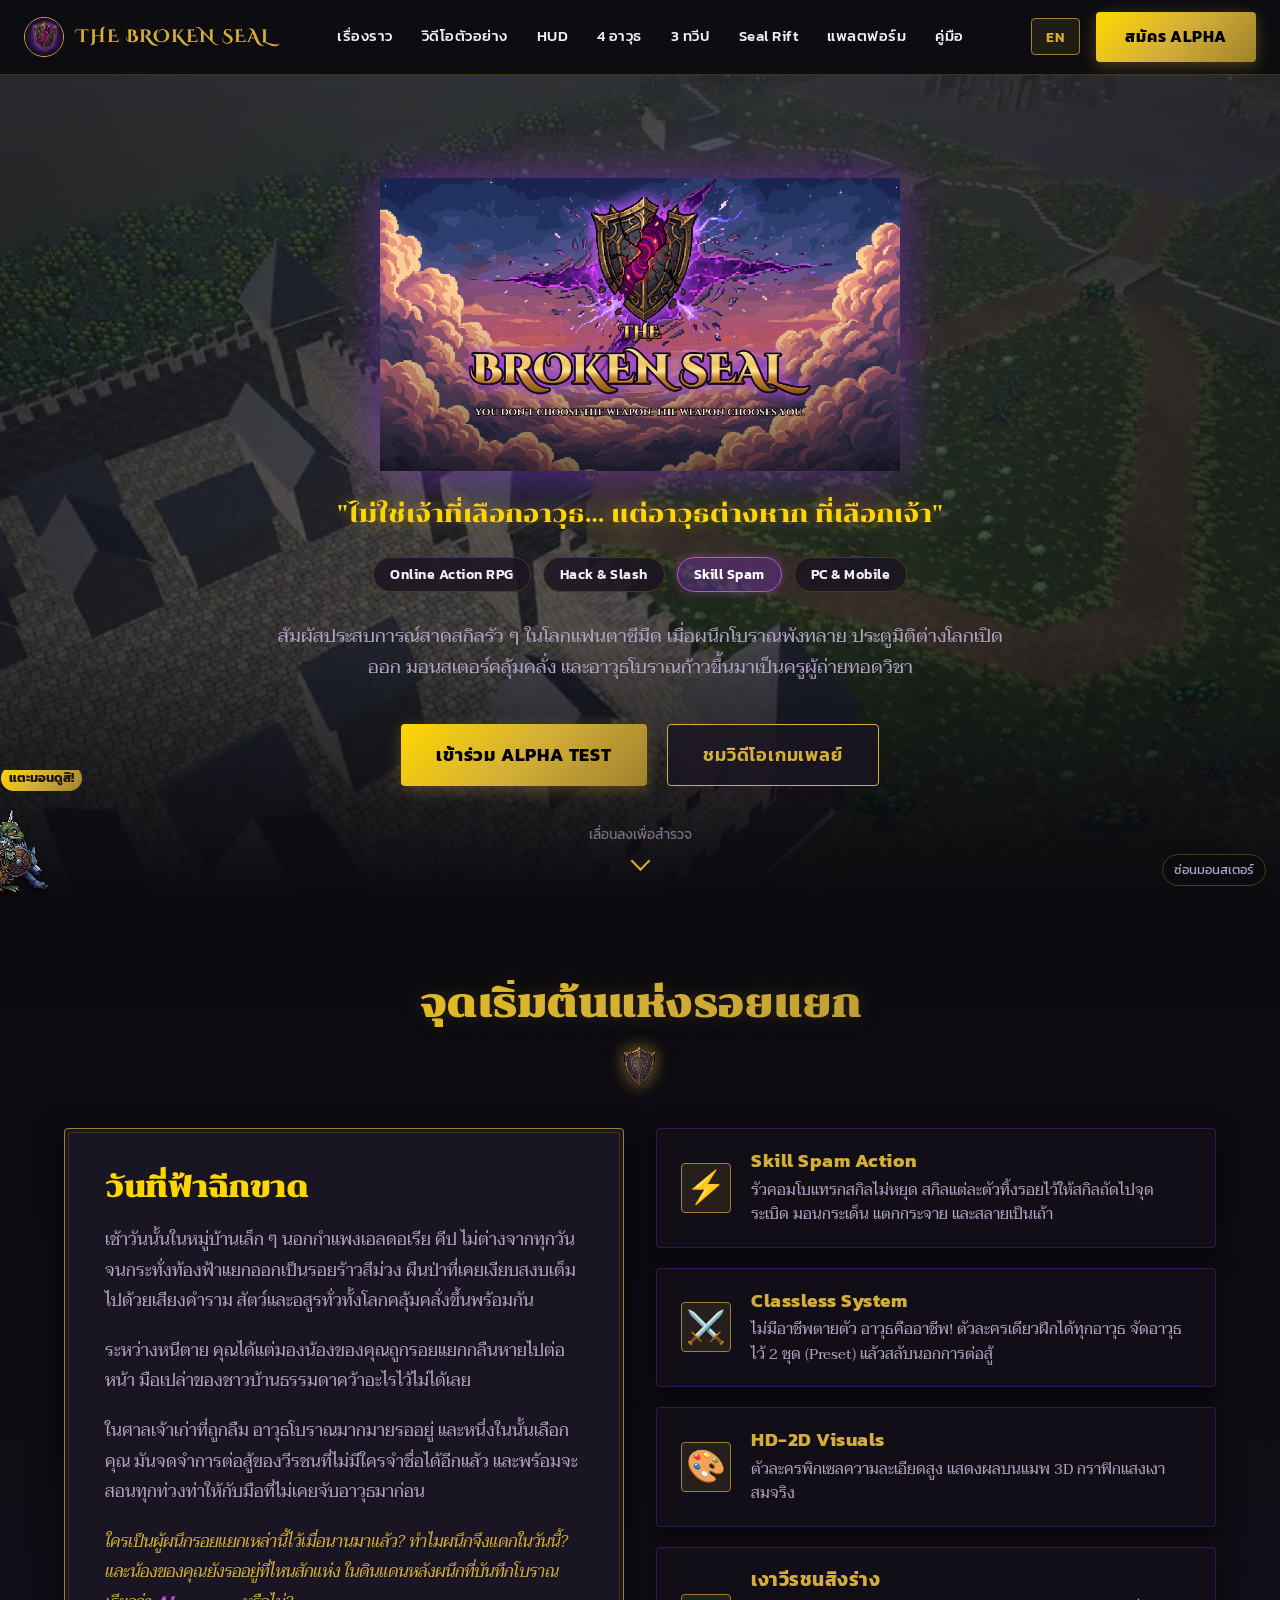
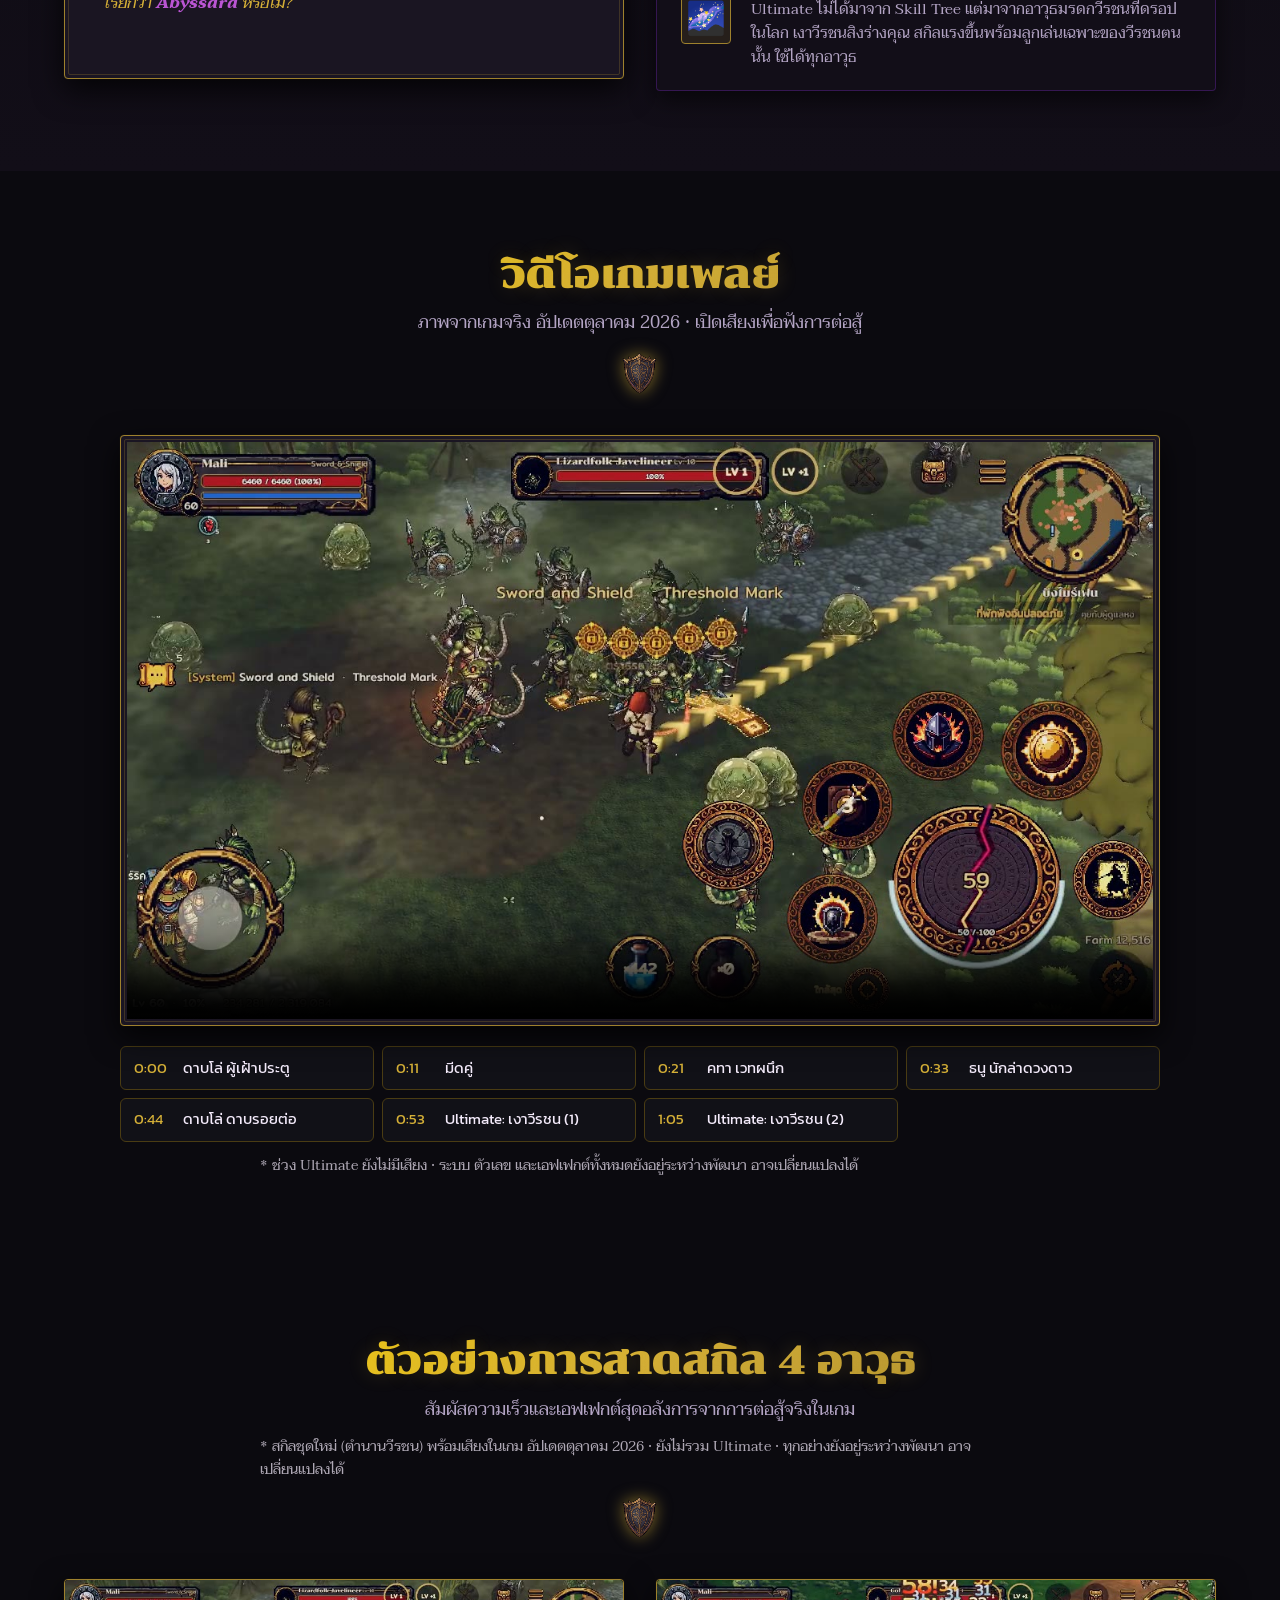
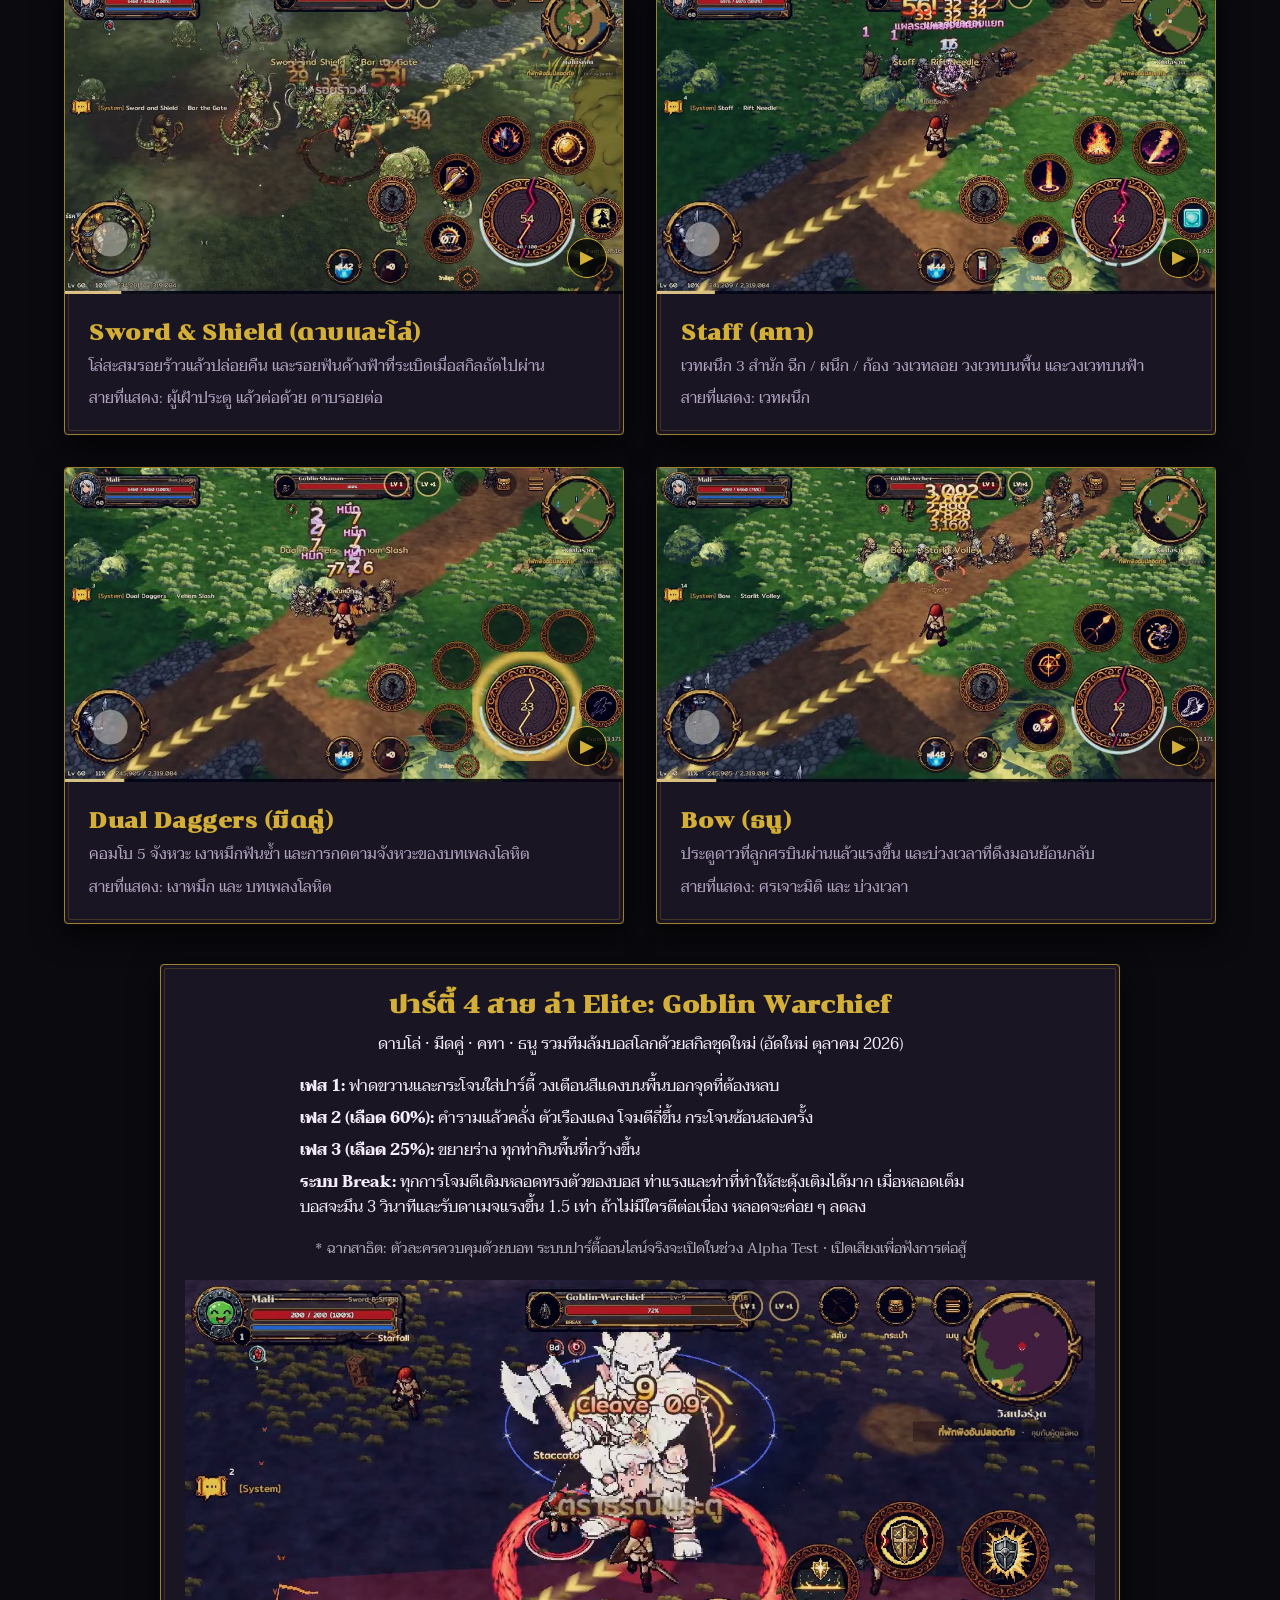
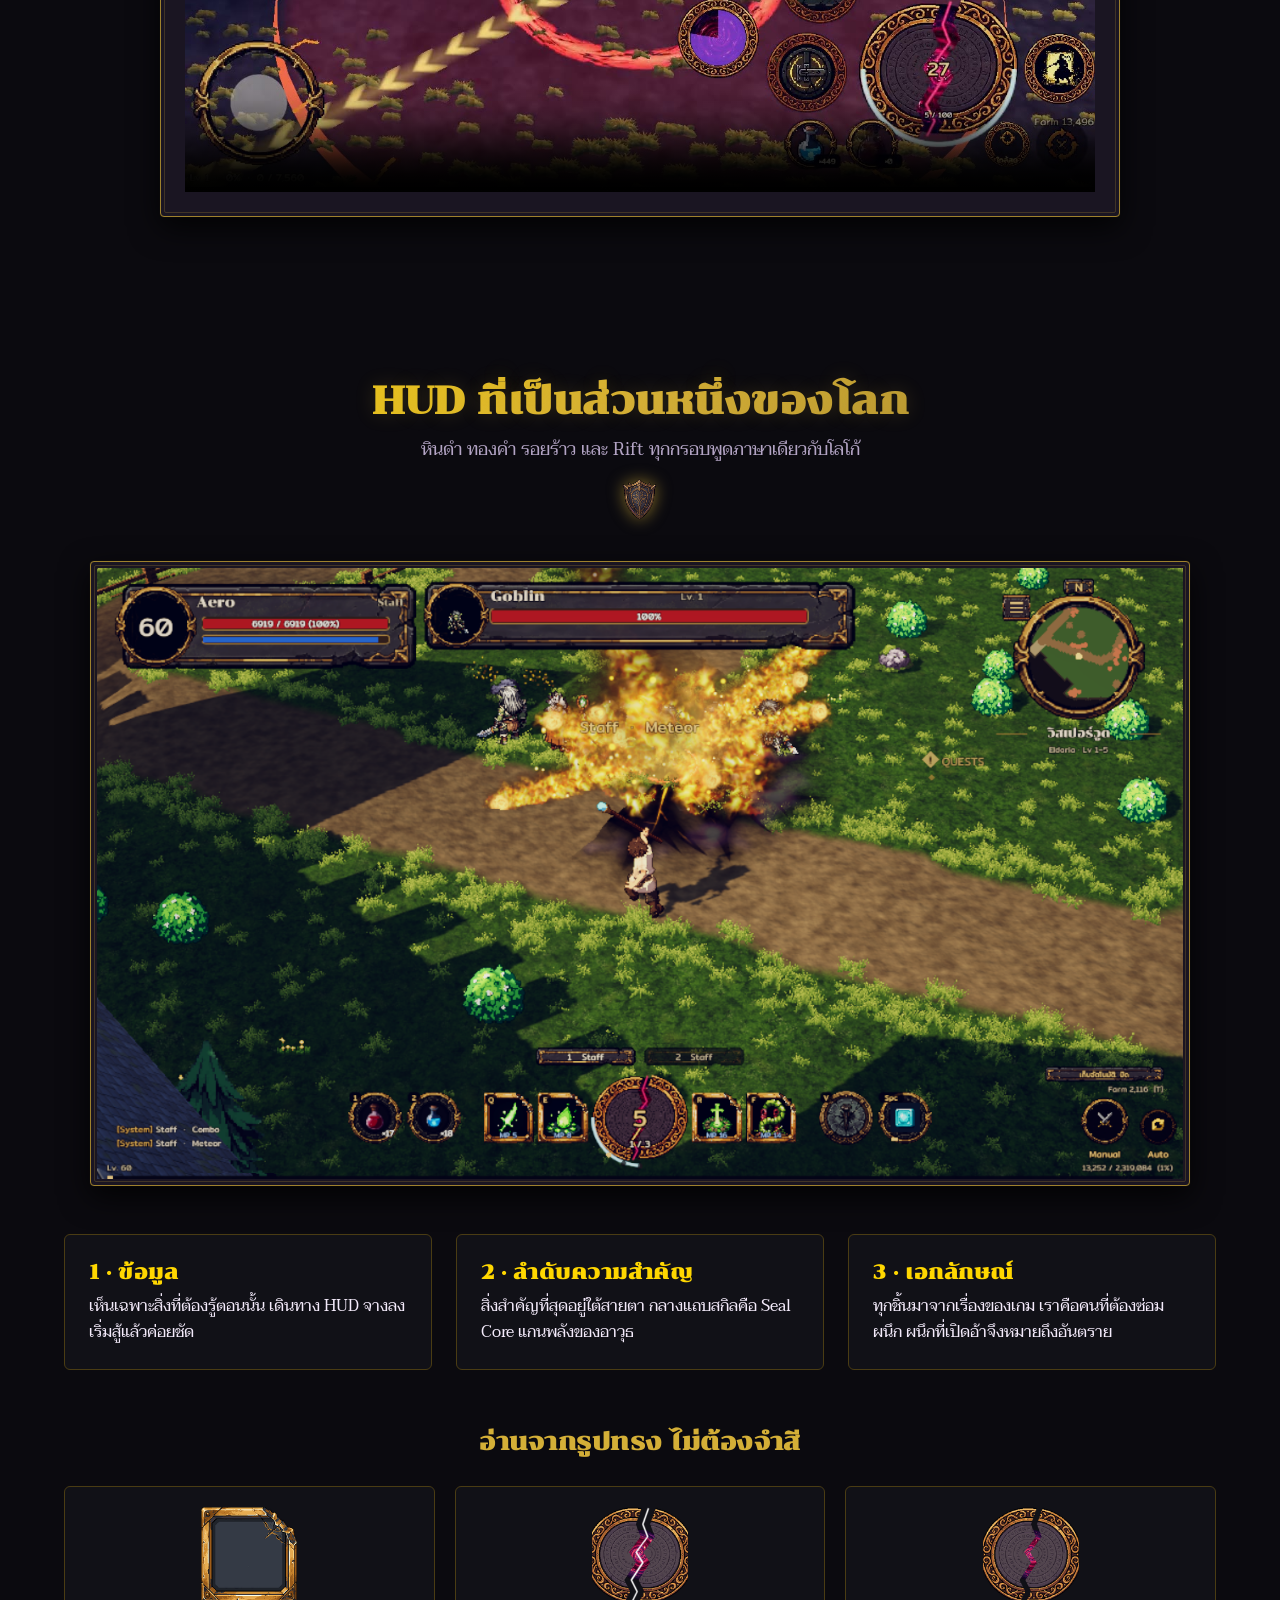
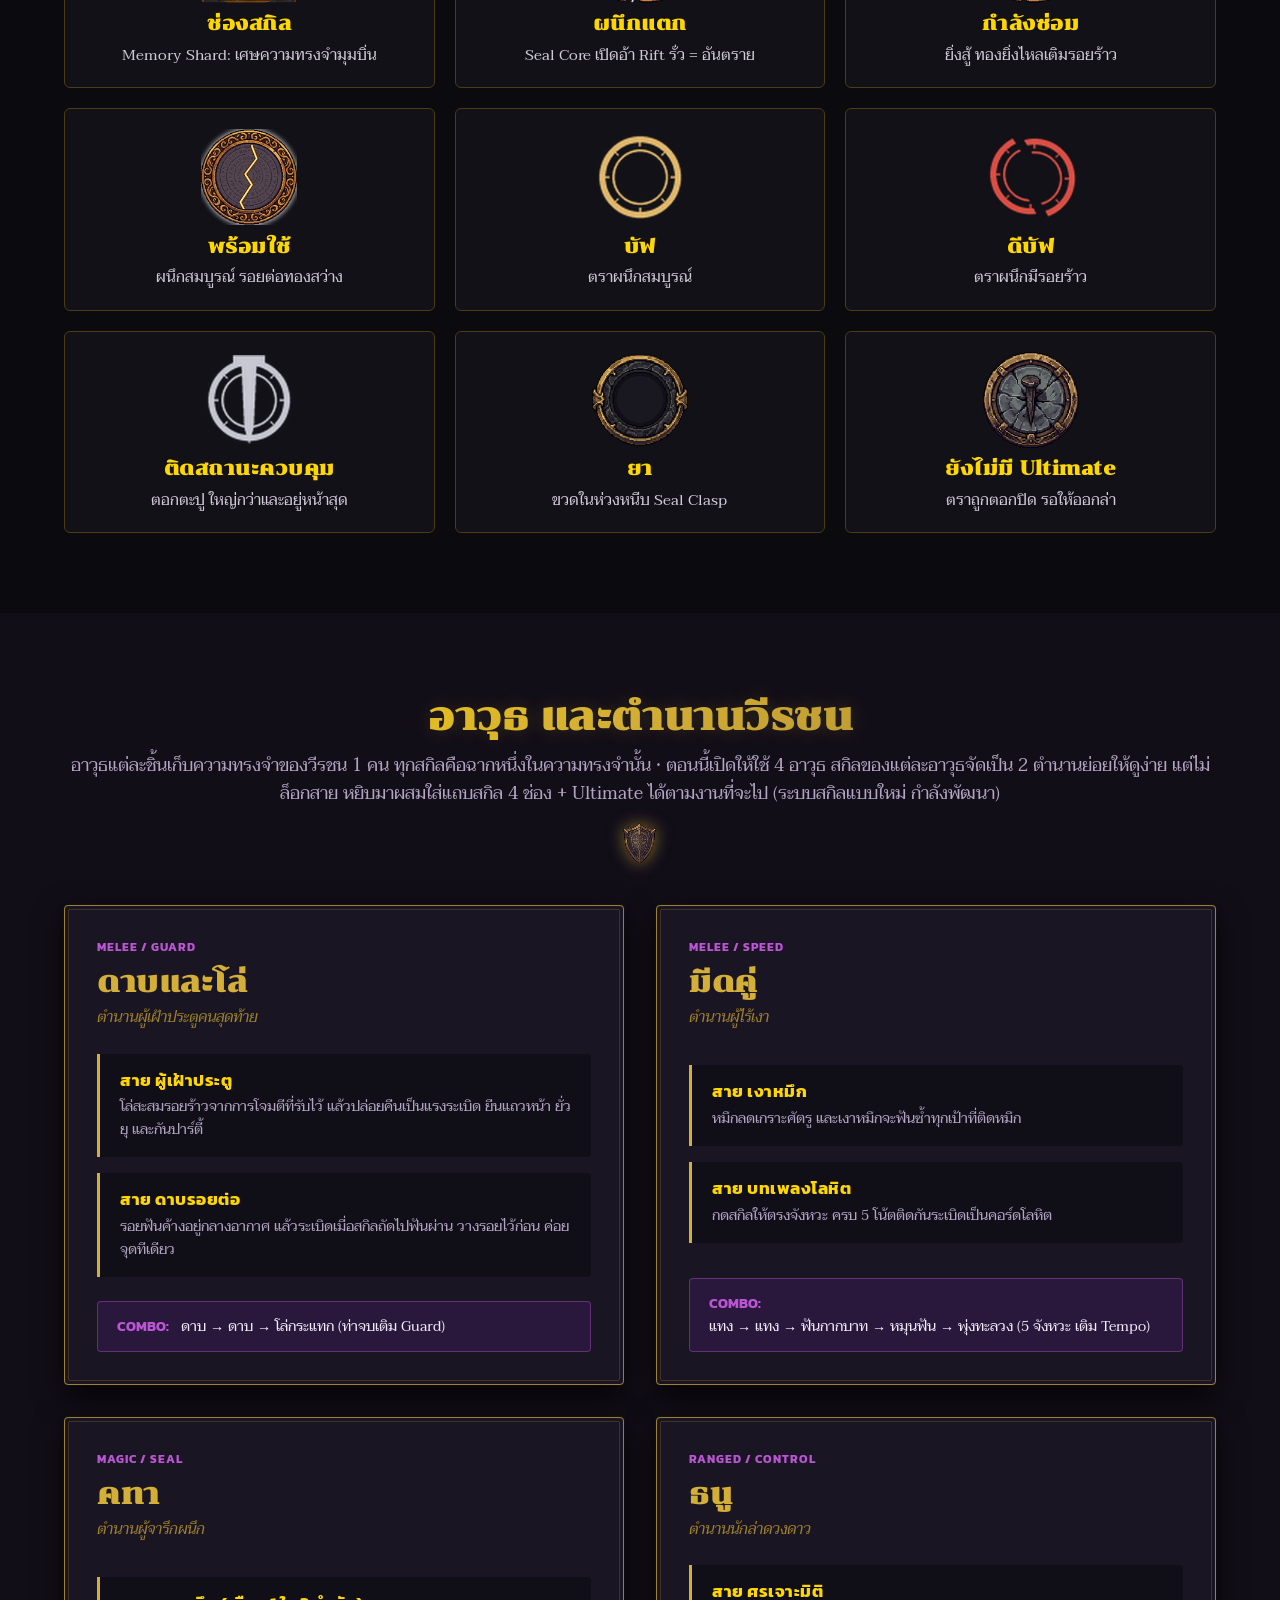
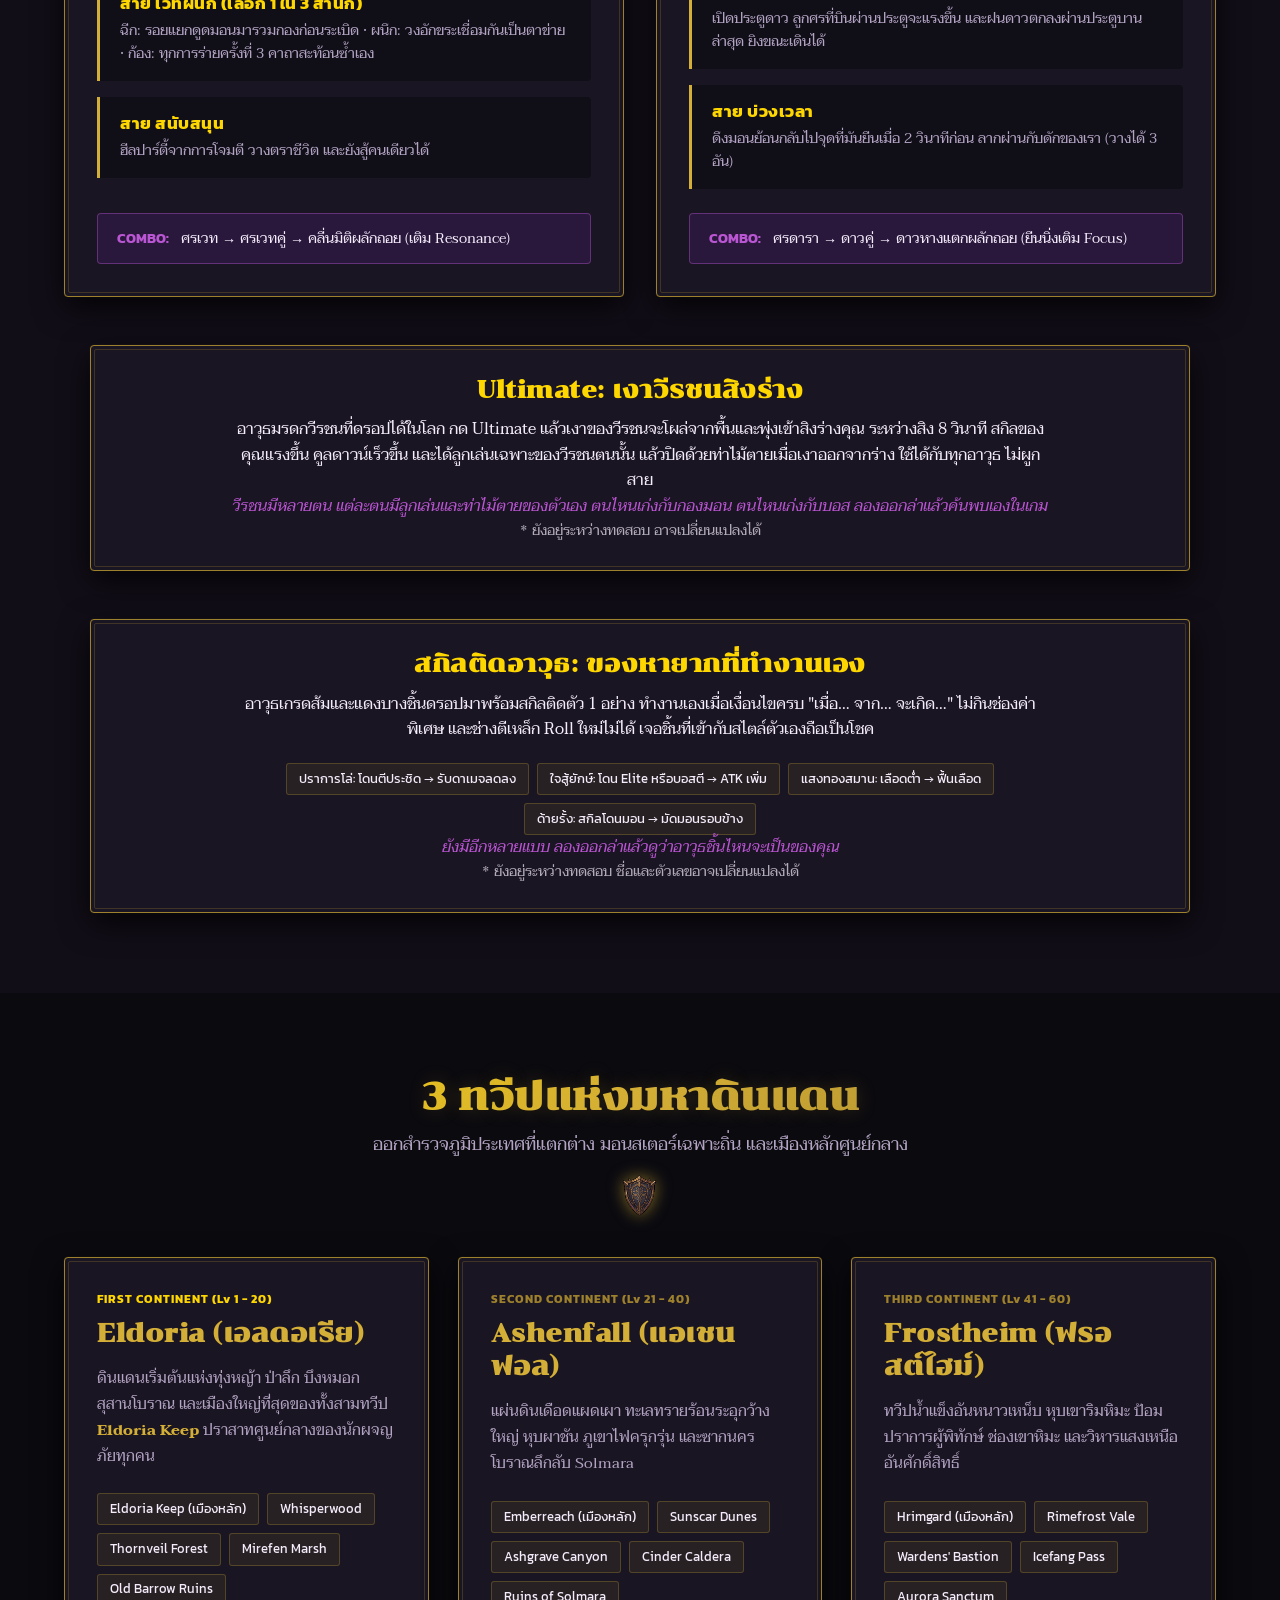
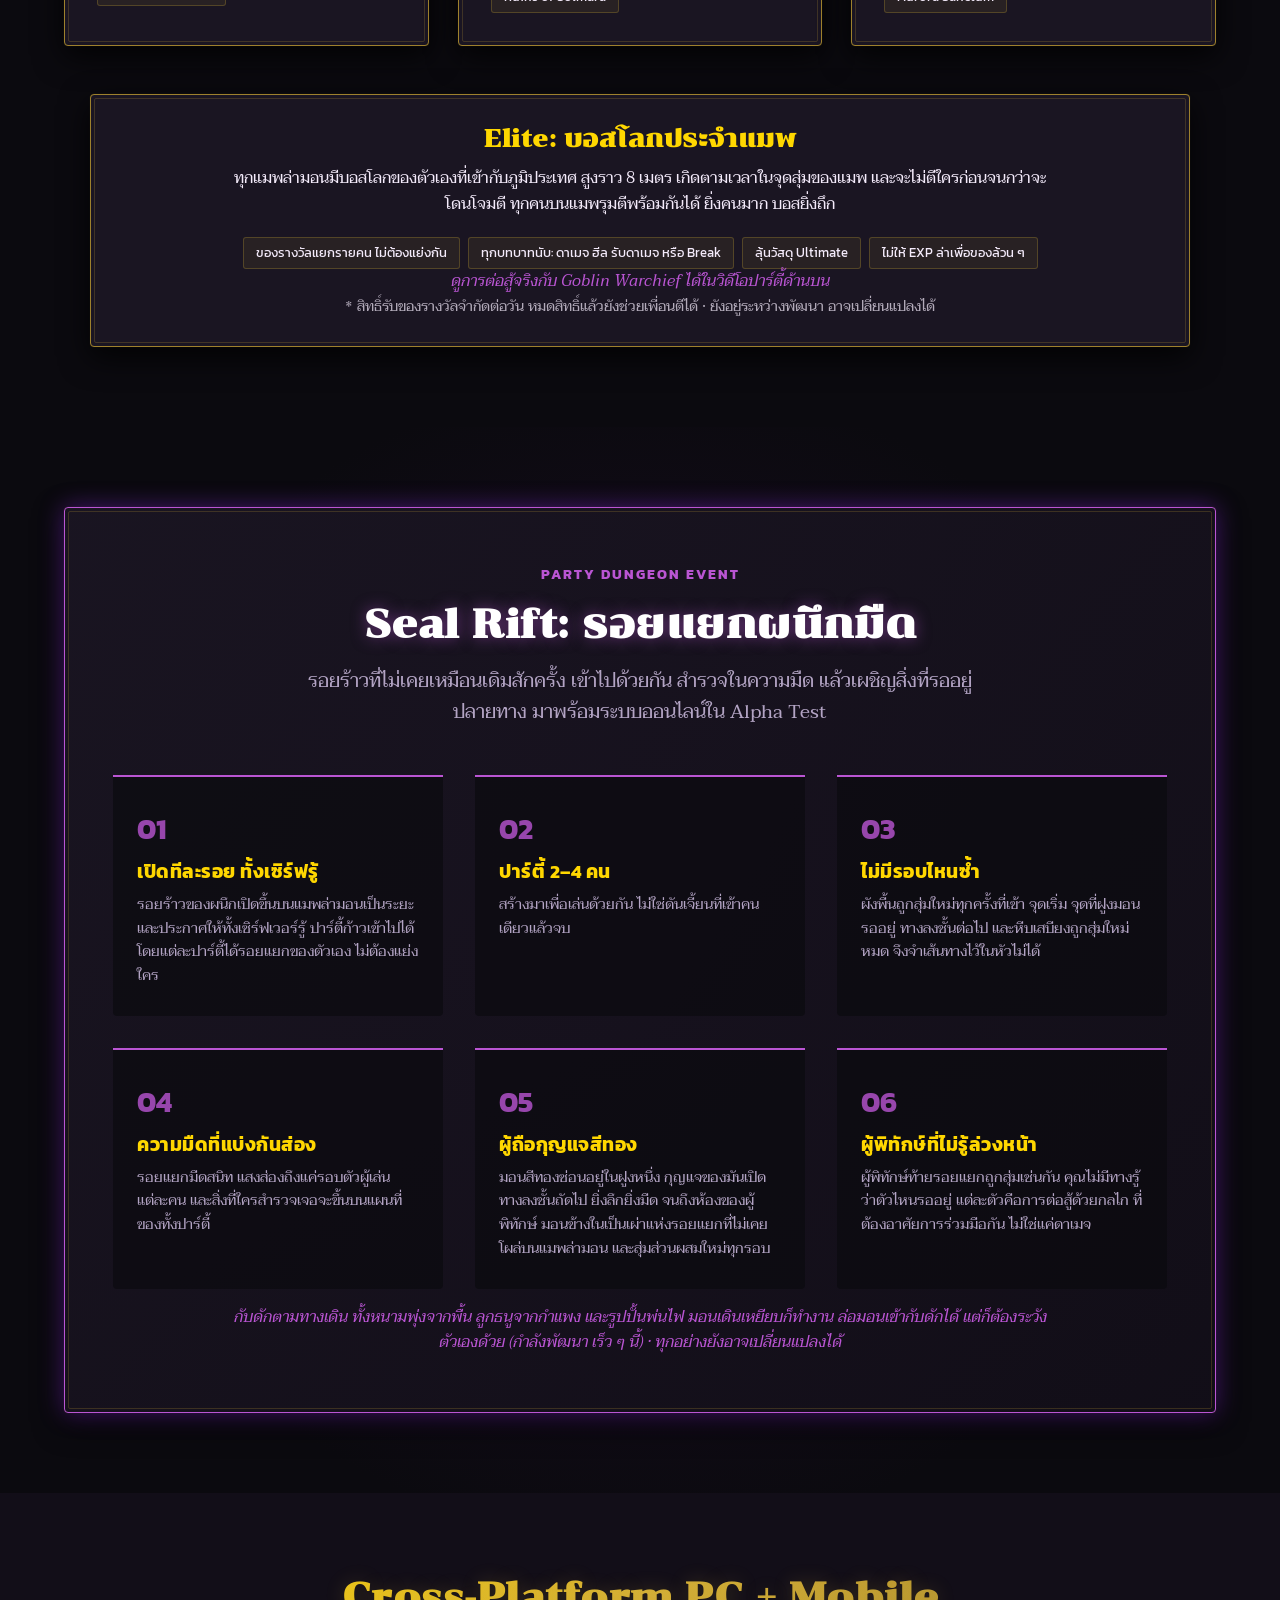
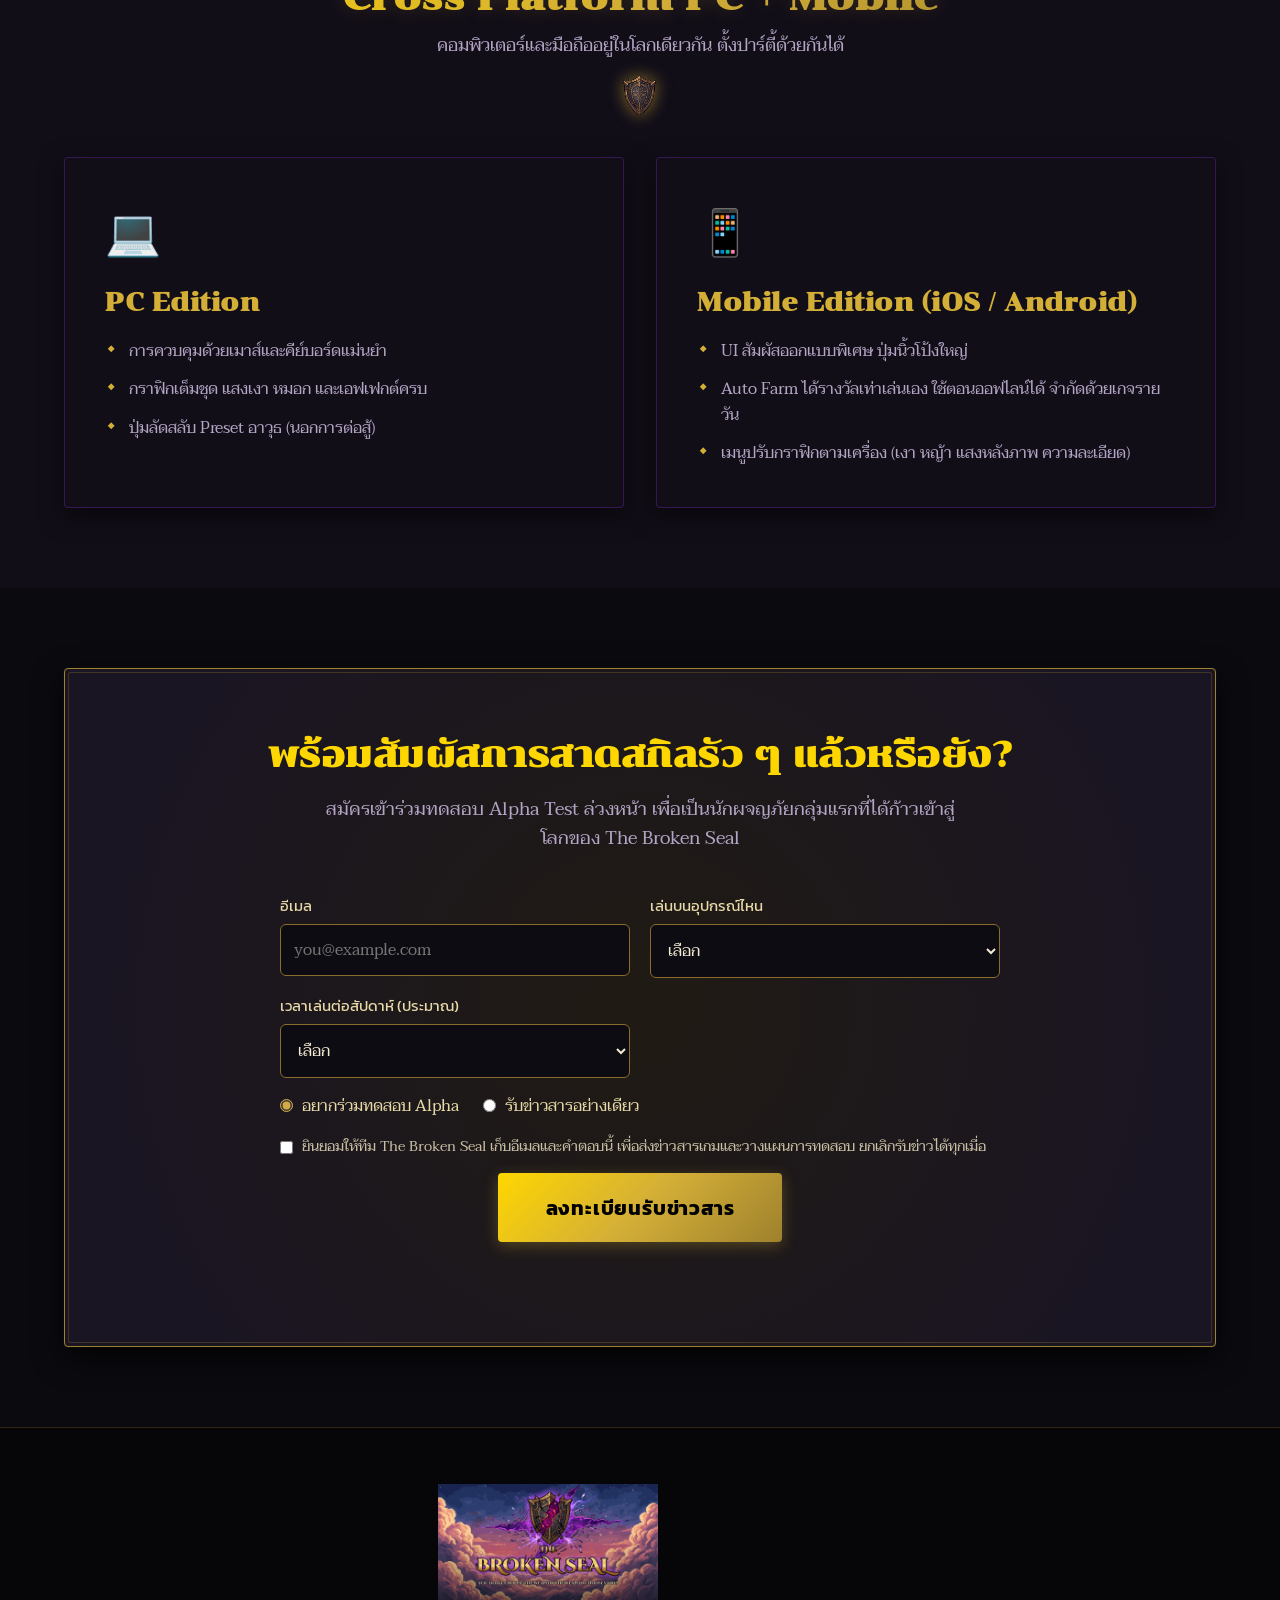
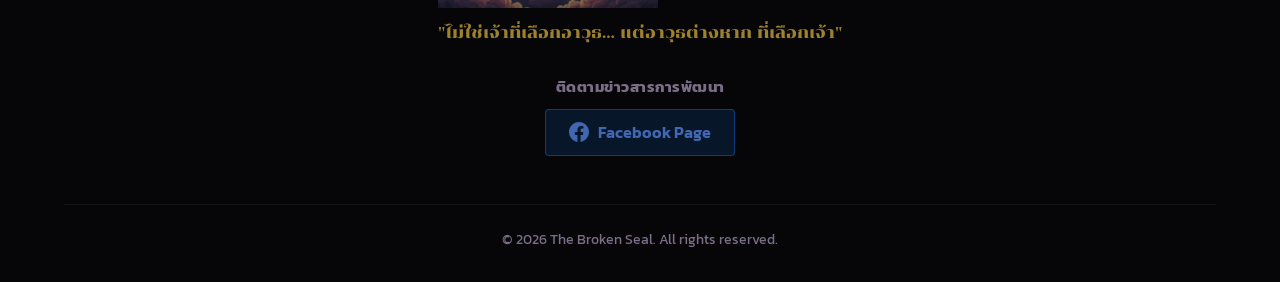
==== commit 8ba952c4: "Cloudflare Web Analytics on every page" ====
--- a/index.html
+++ b/index.html
@@ -1105,5 +1105,6 @@
 
     <script src="main.js"></script>
     <script src="extras.js?v=20261029d"></script>
+    <!-- Cloudflare Web Analytics --><script type='module' src='https://static.cloudflareinsights.com/beacon.min.js' data-cf-beacon='{"token": "aaf0d91f701942b8920fa7b689e79f5c"}'></script><!-- End Cloudflare Web Analytics -->
 </body>
 </html>
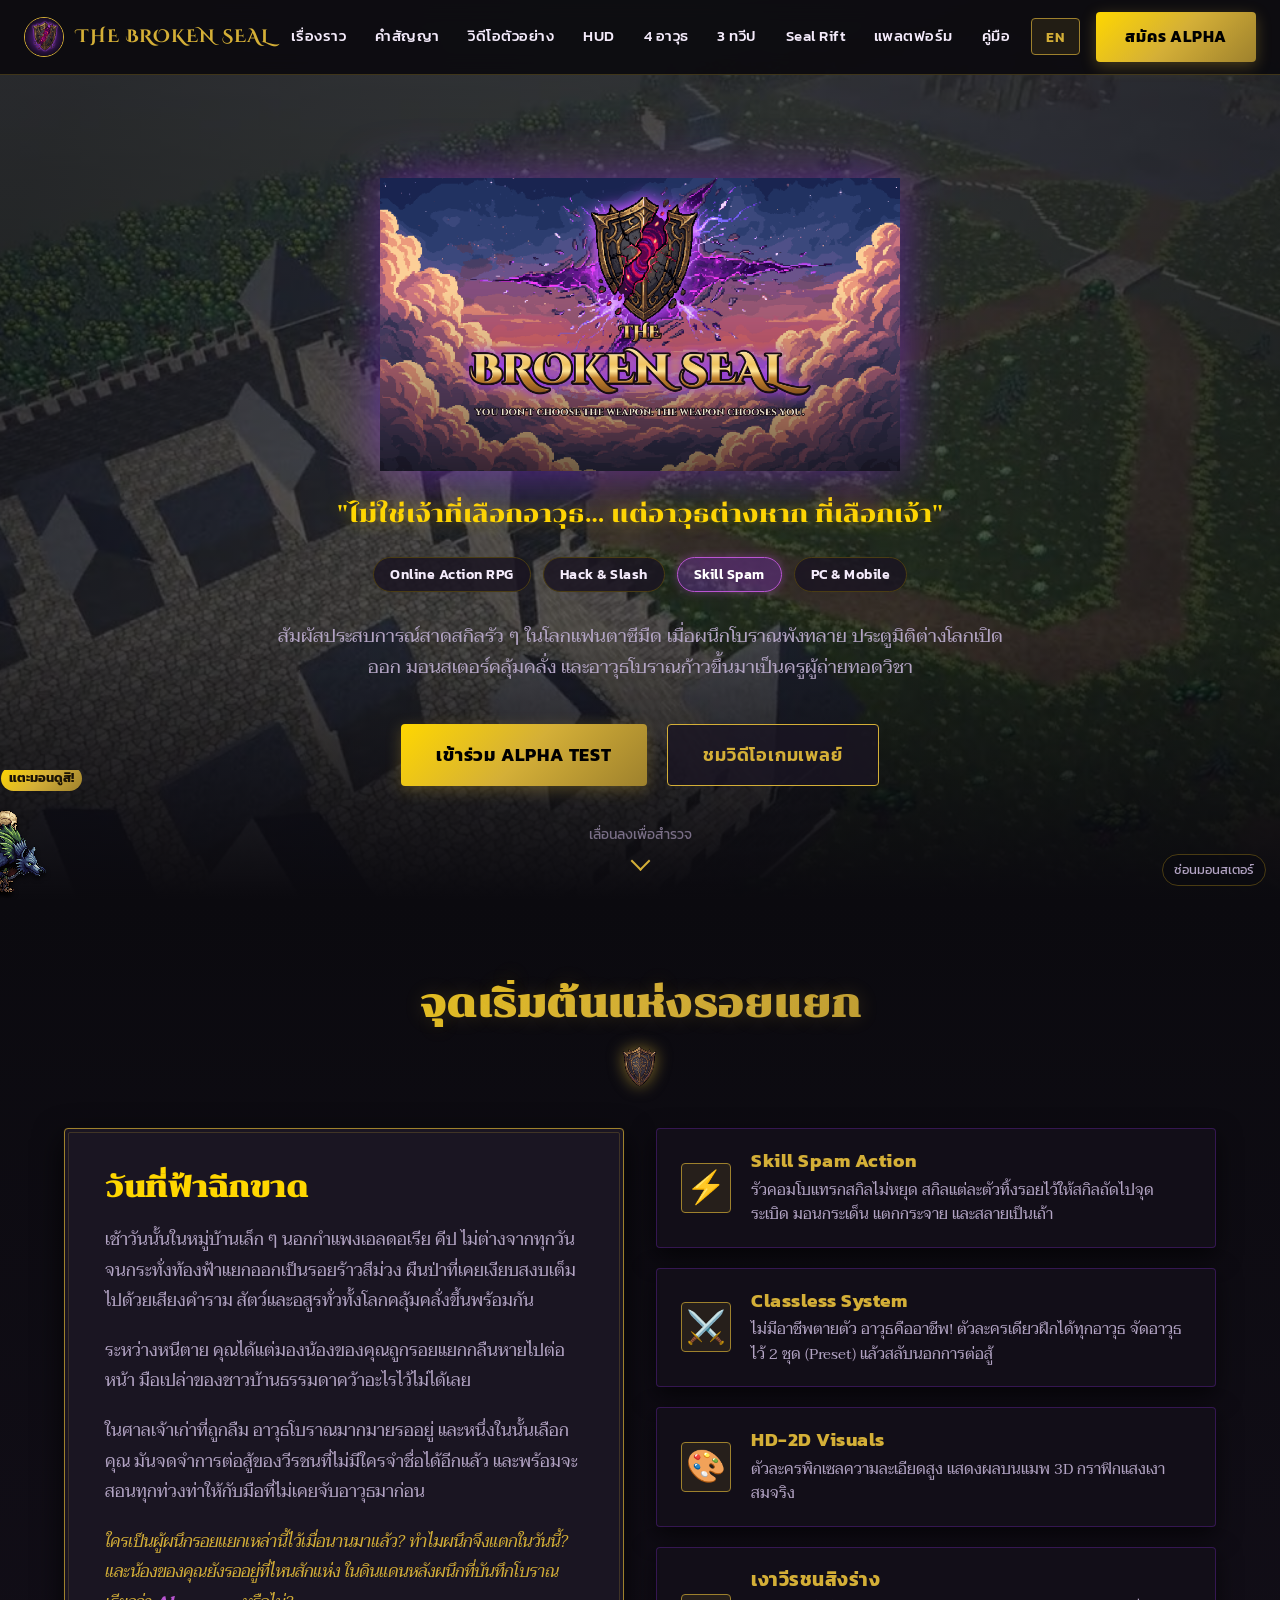
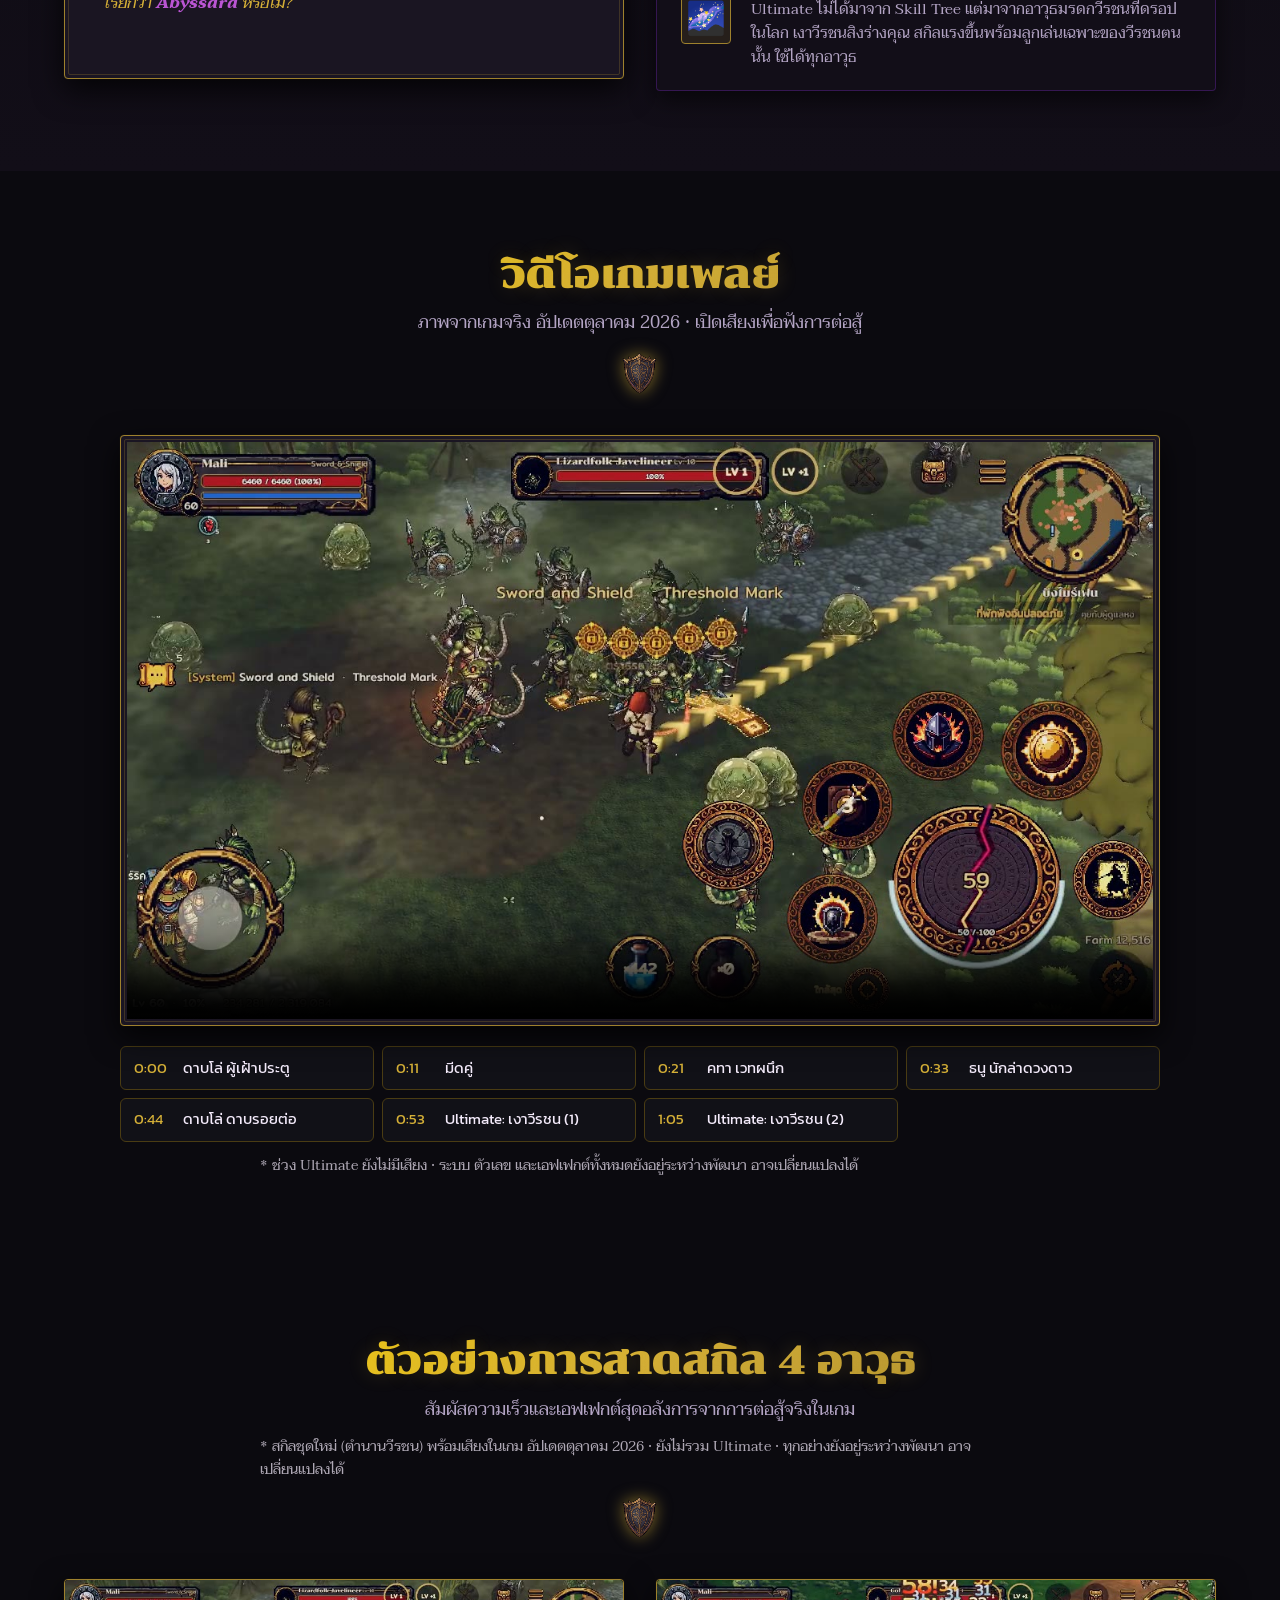
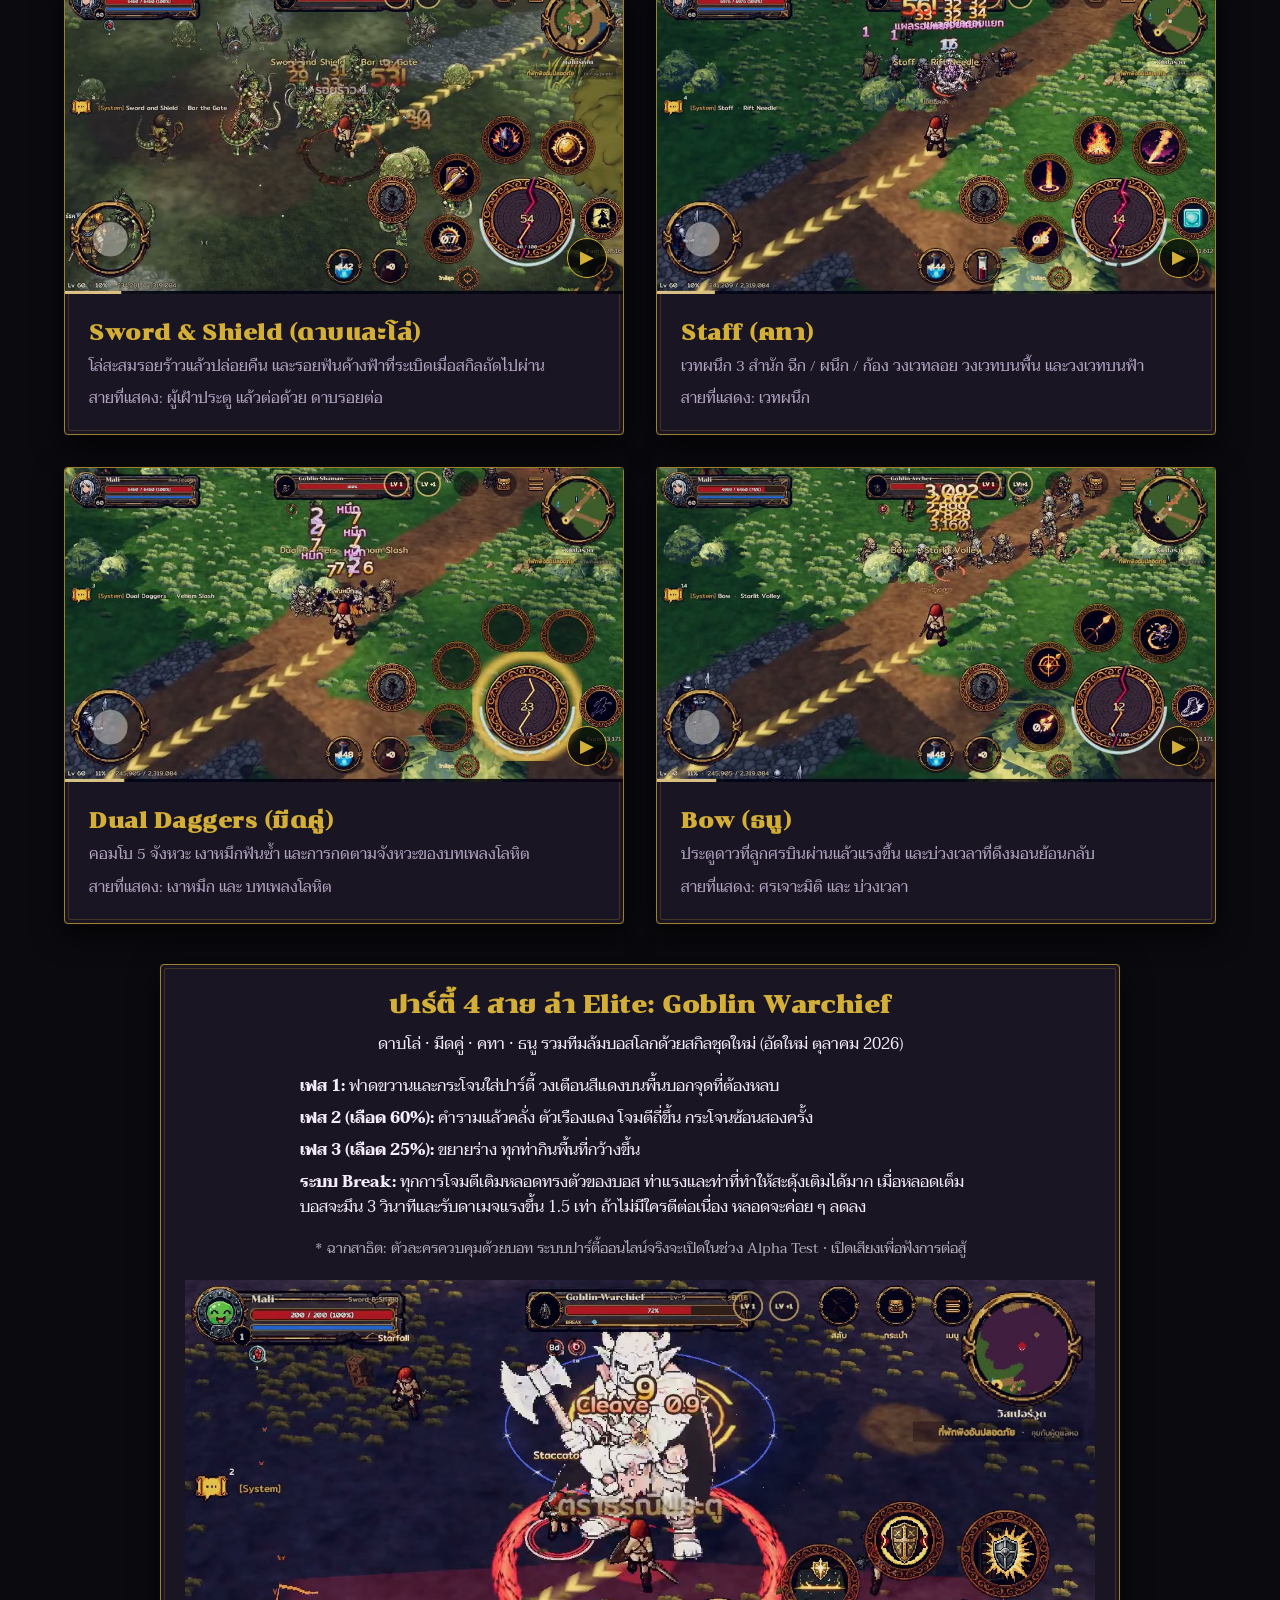
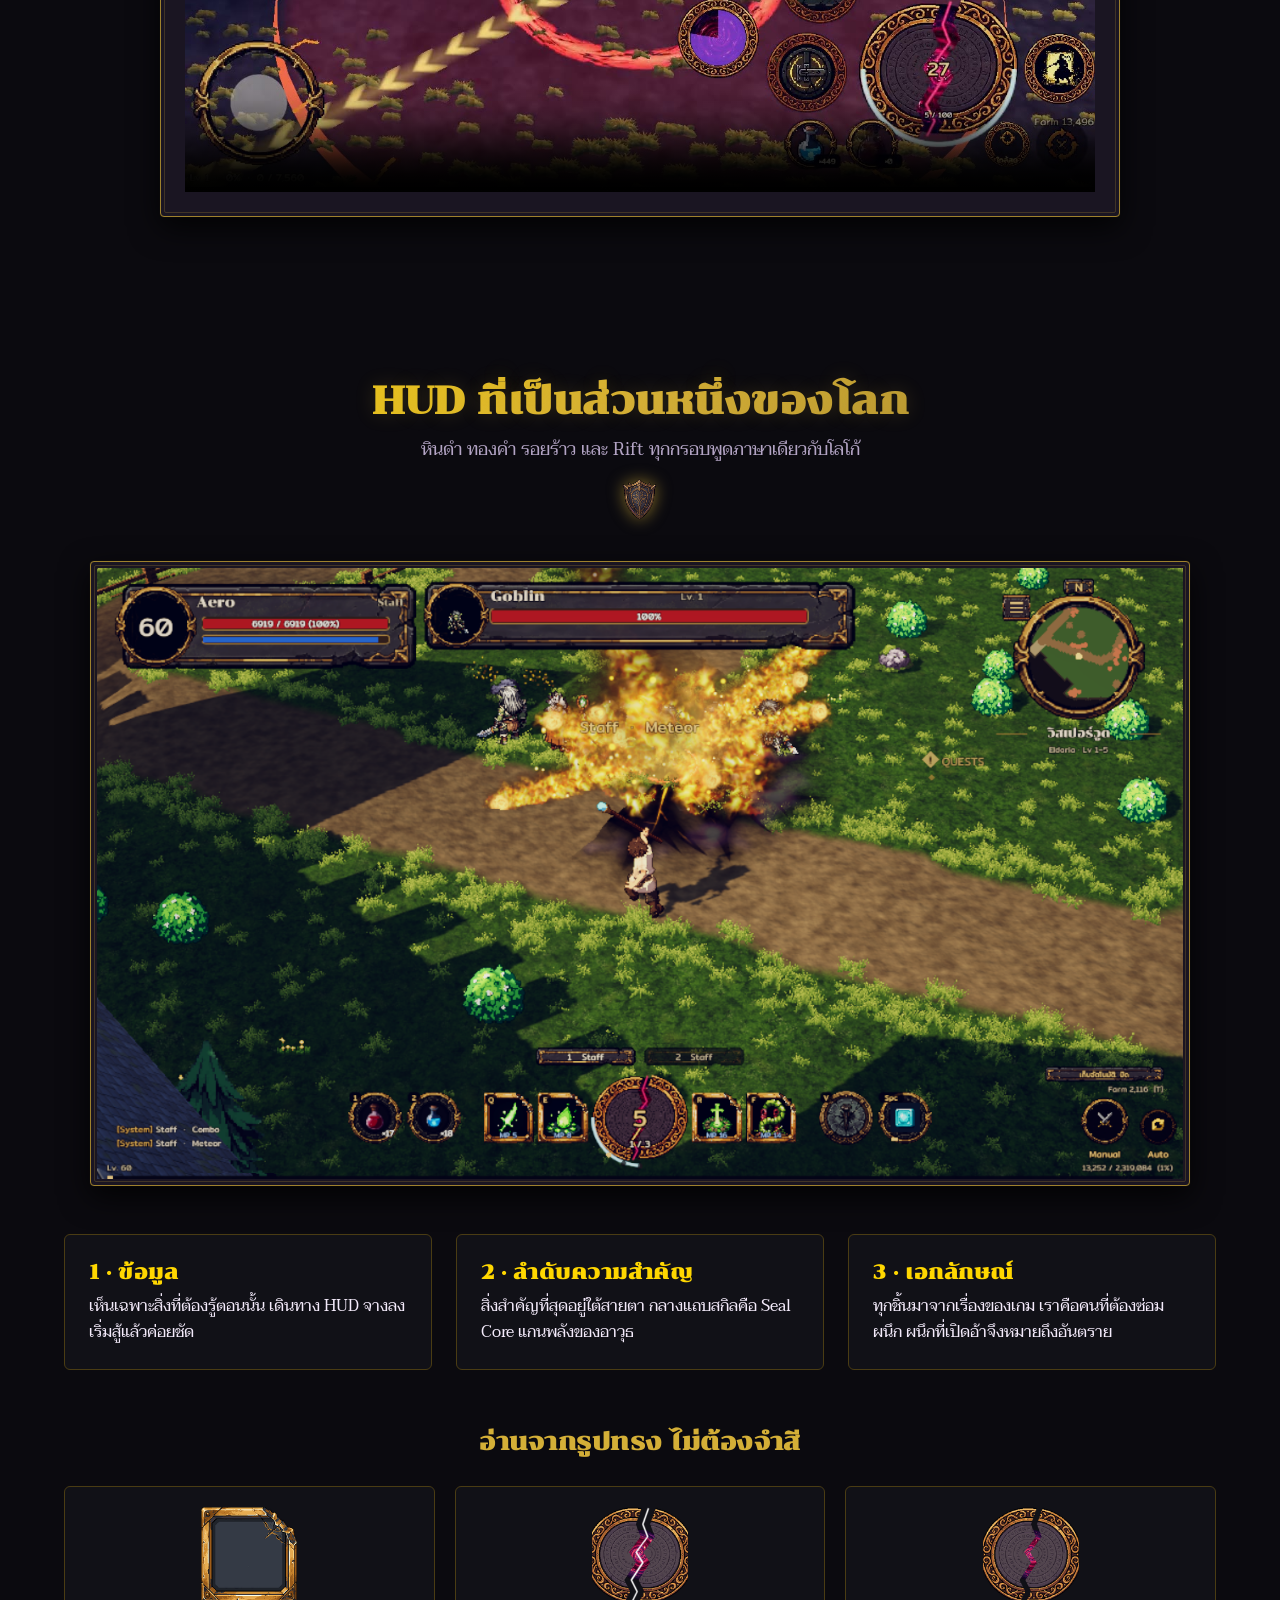
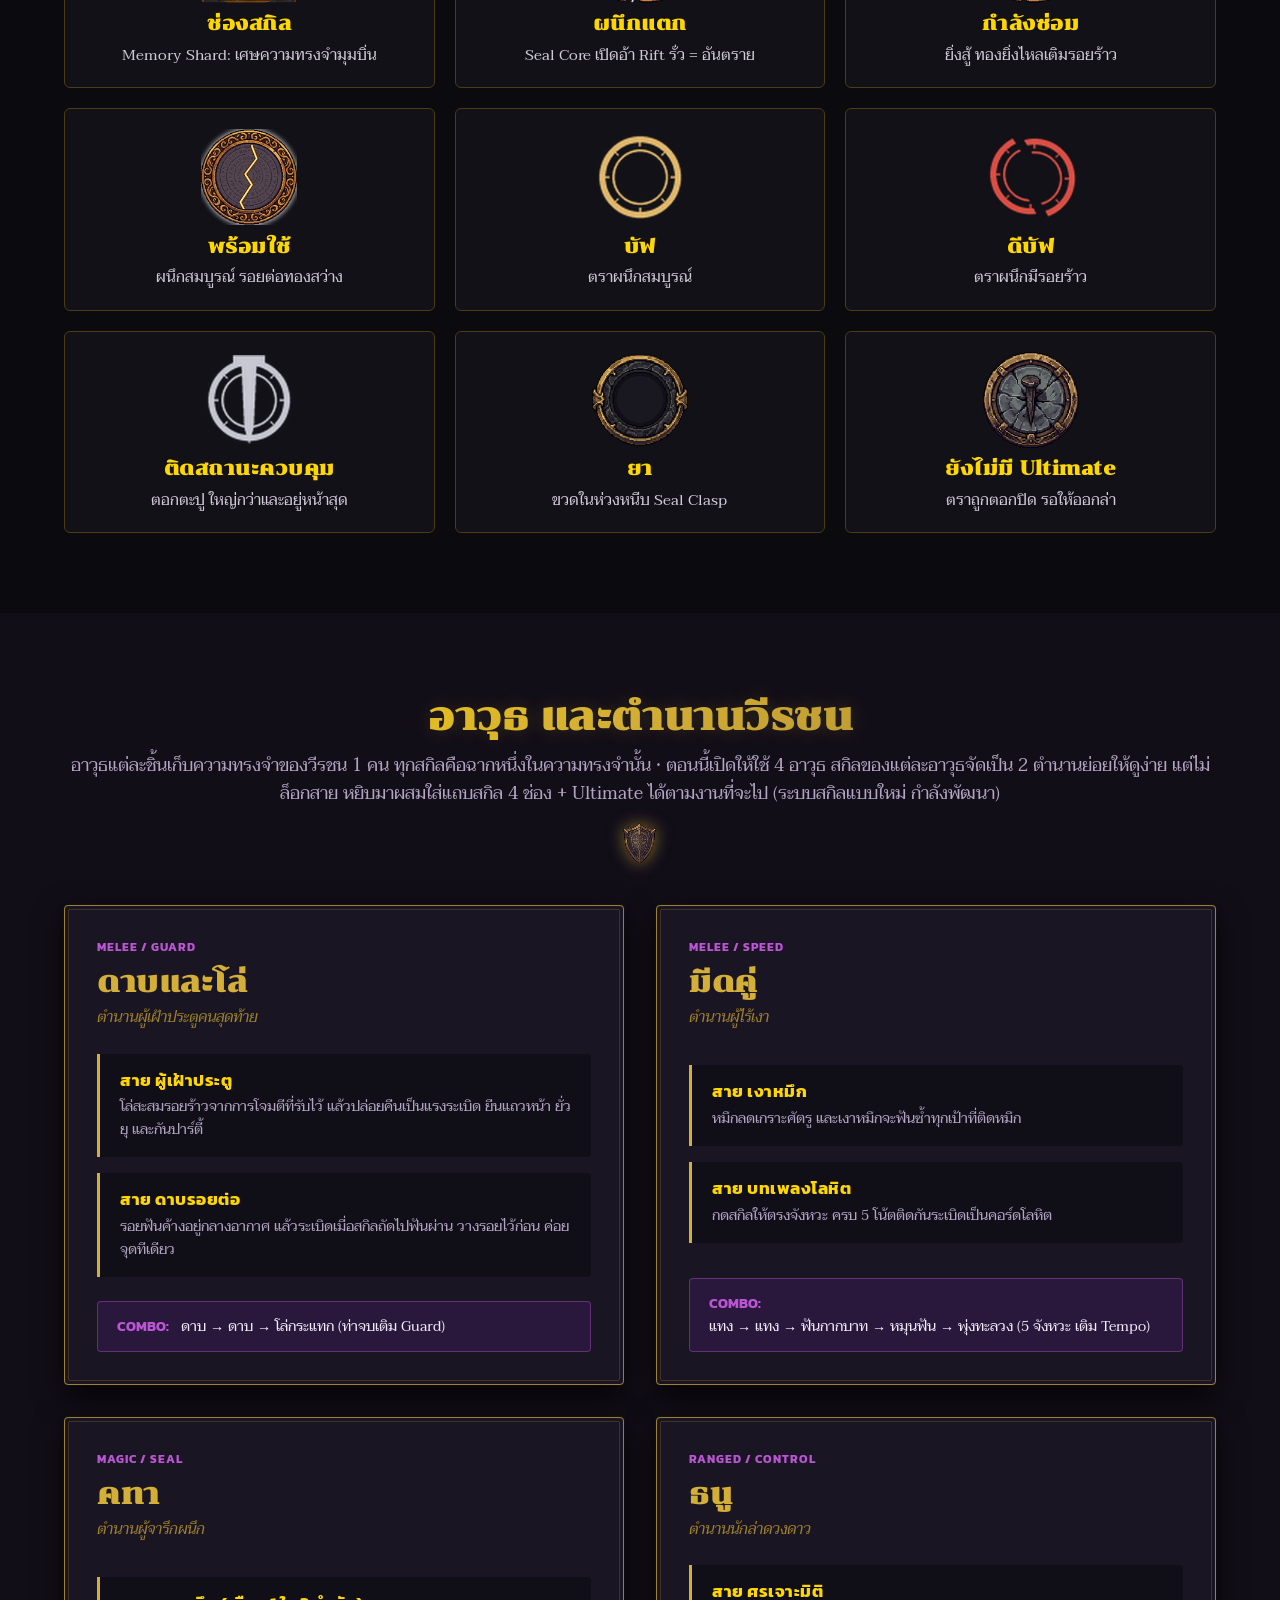
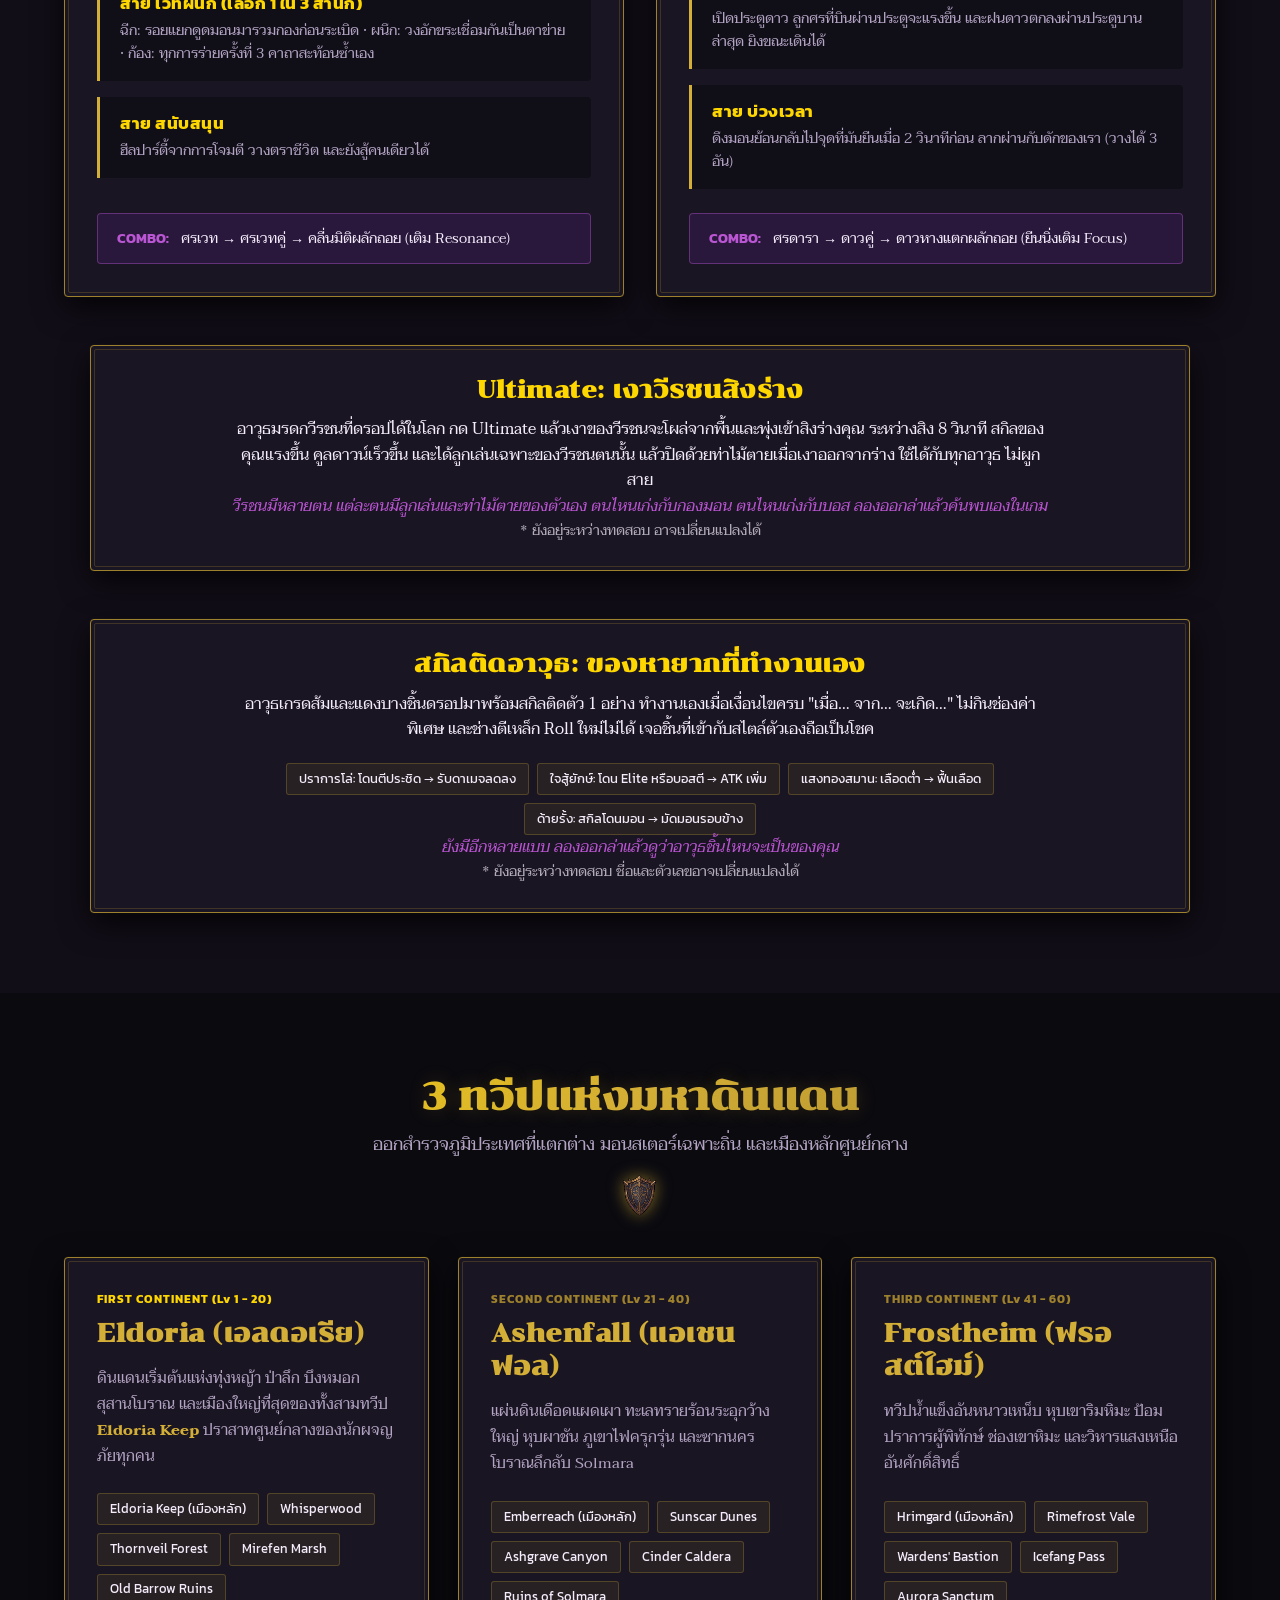
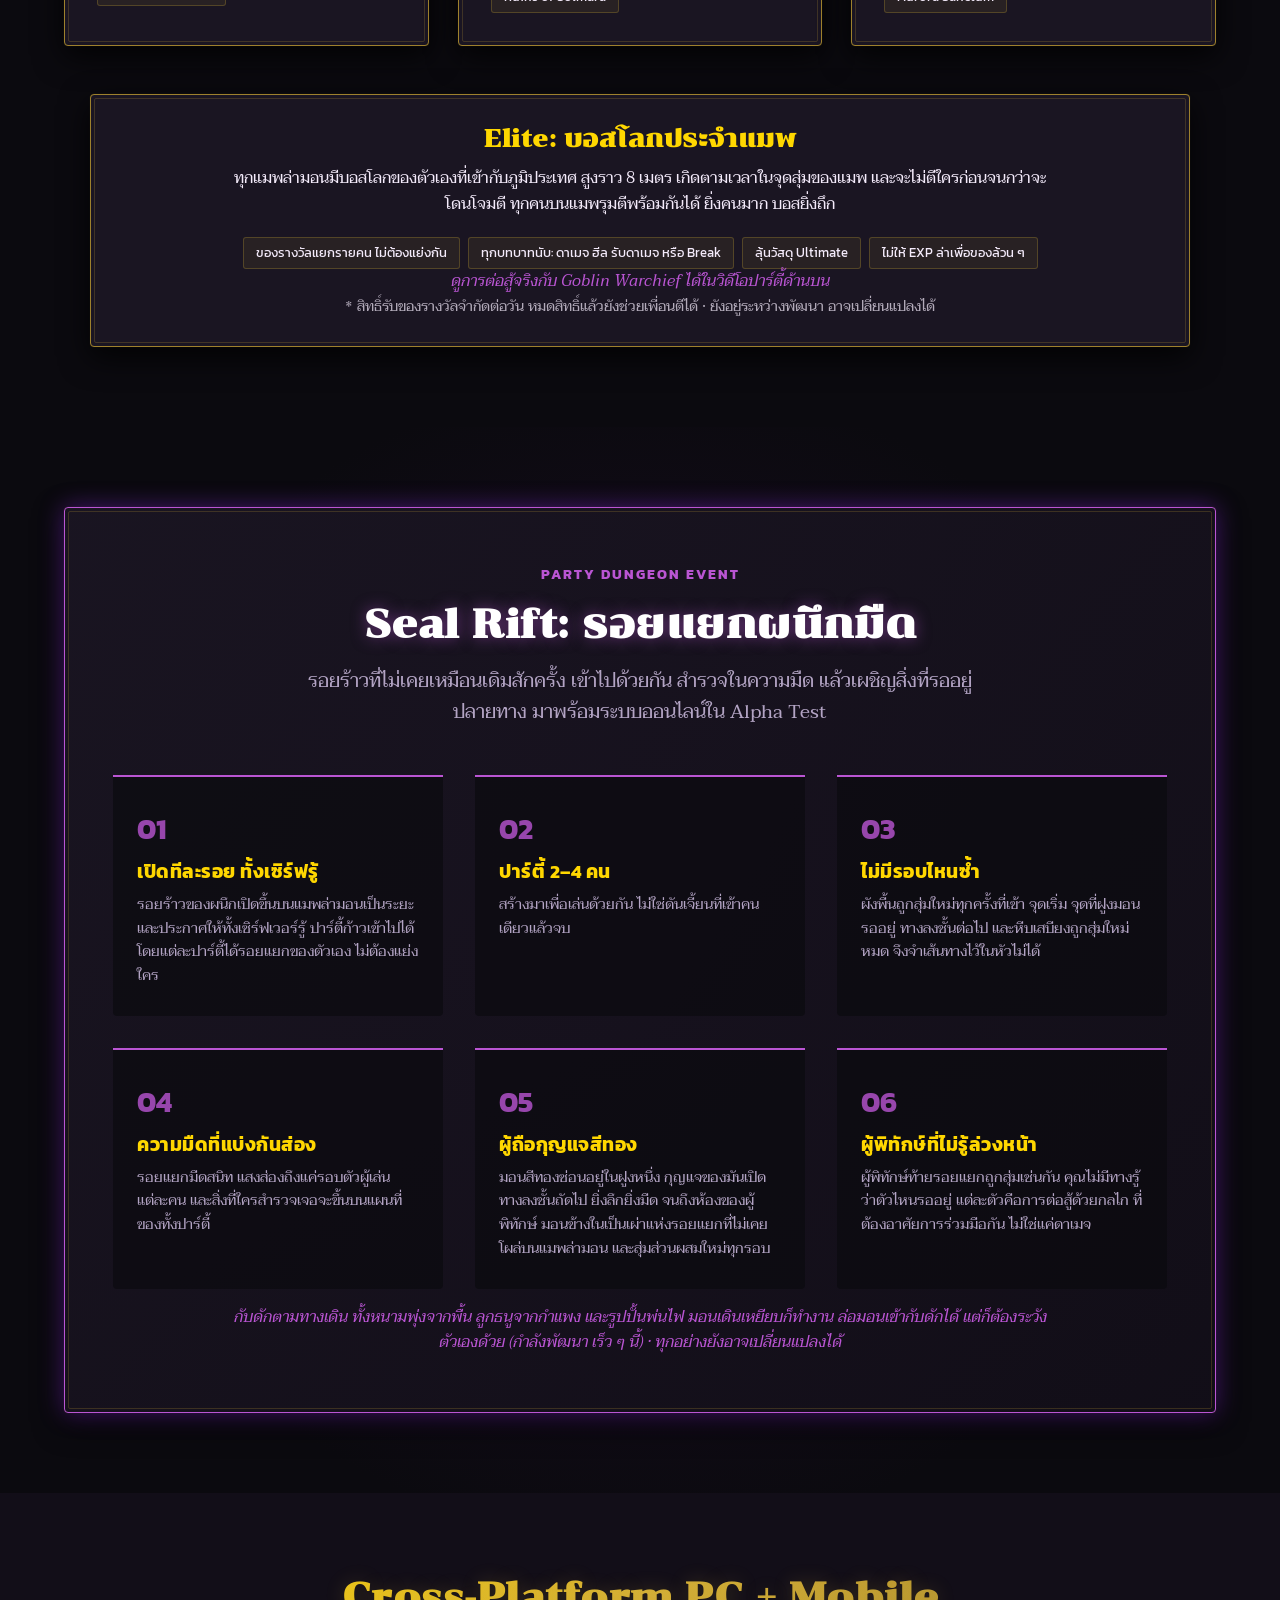
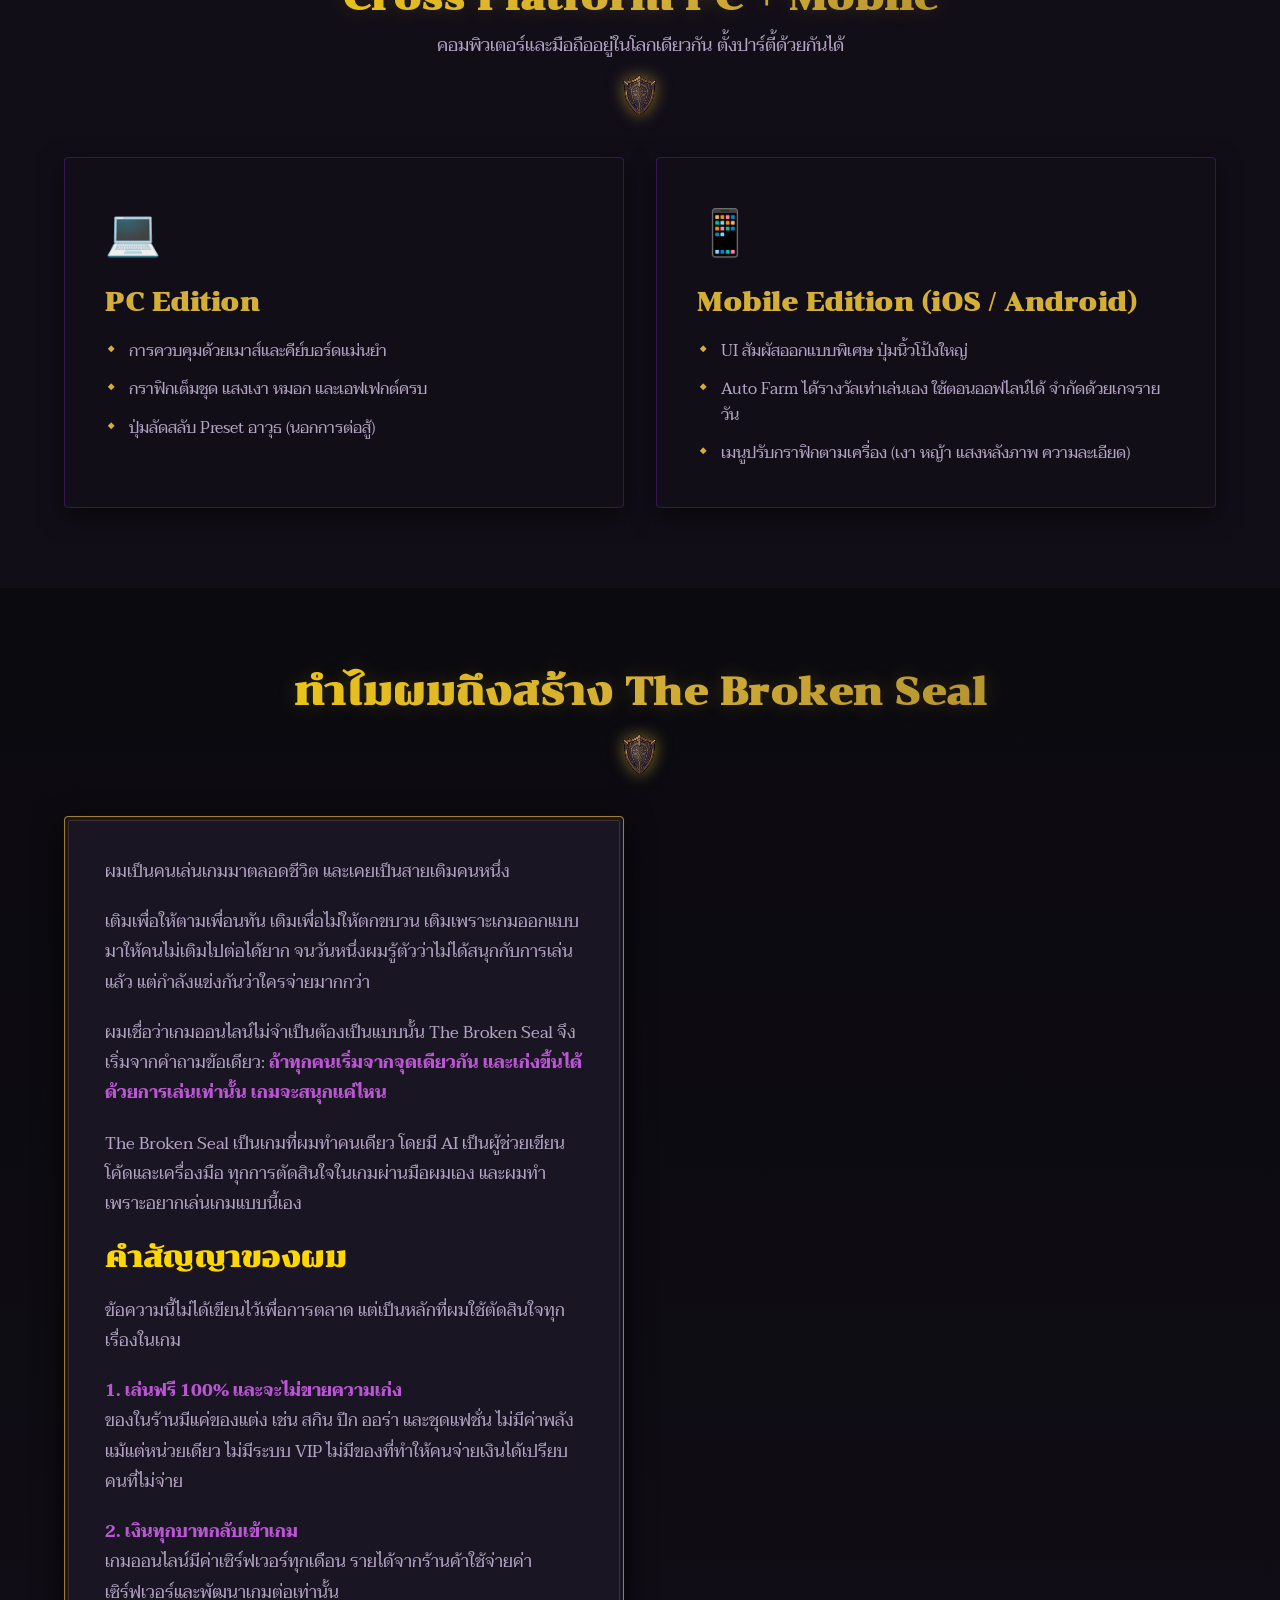
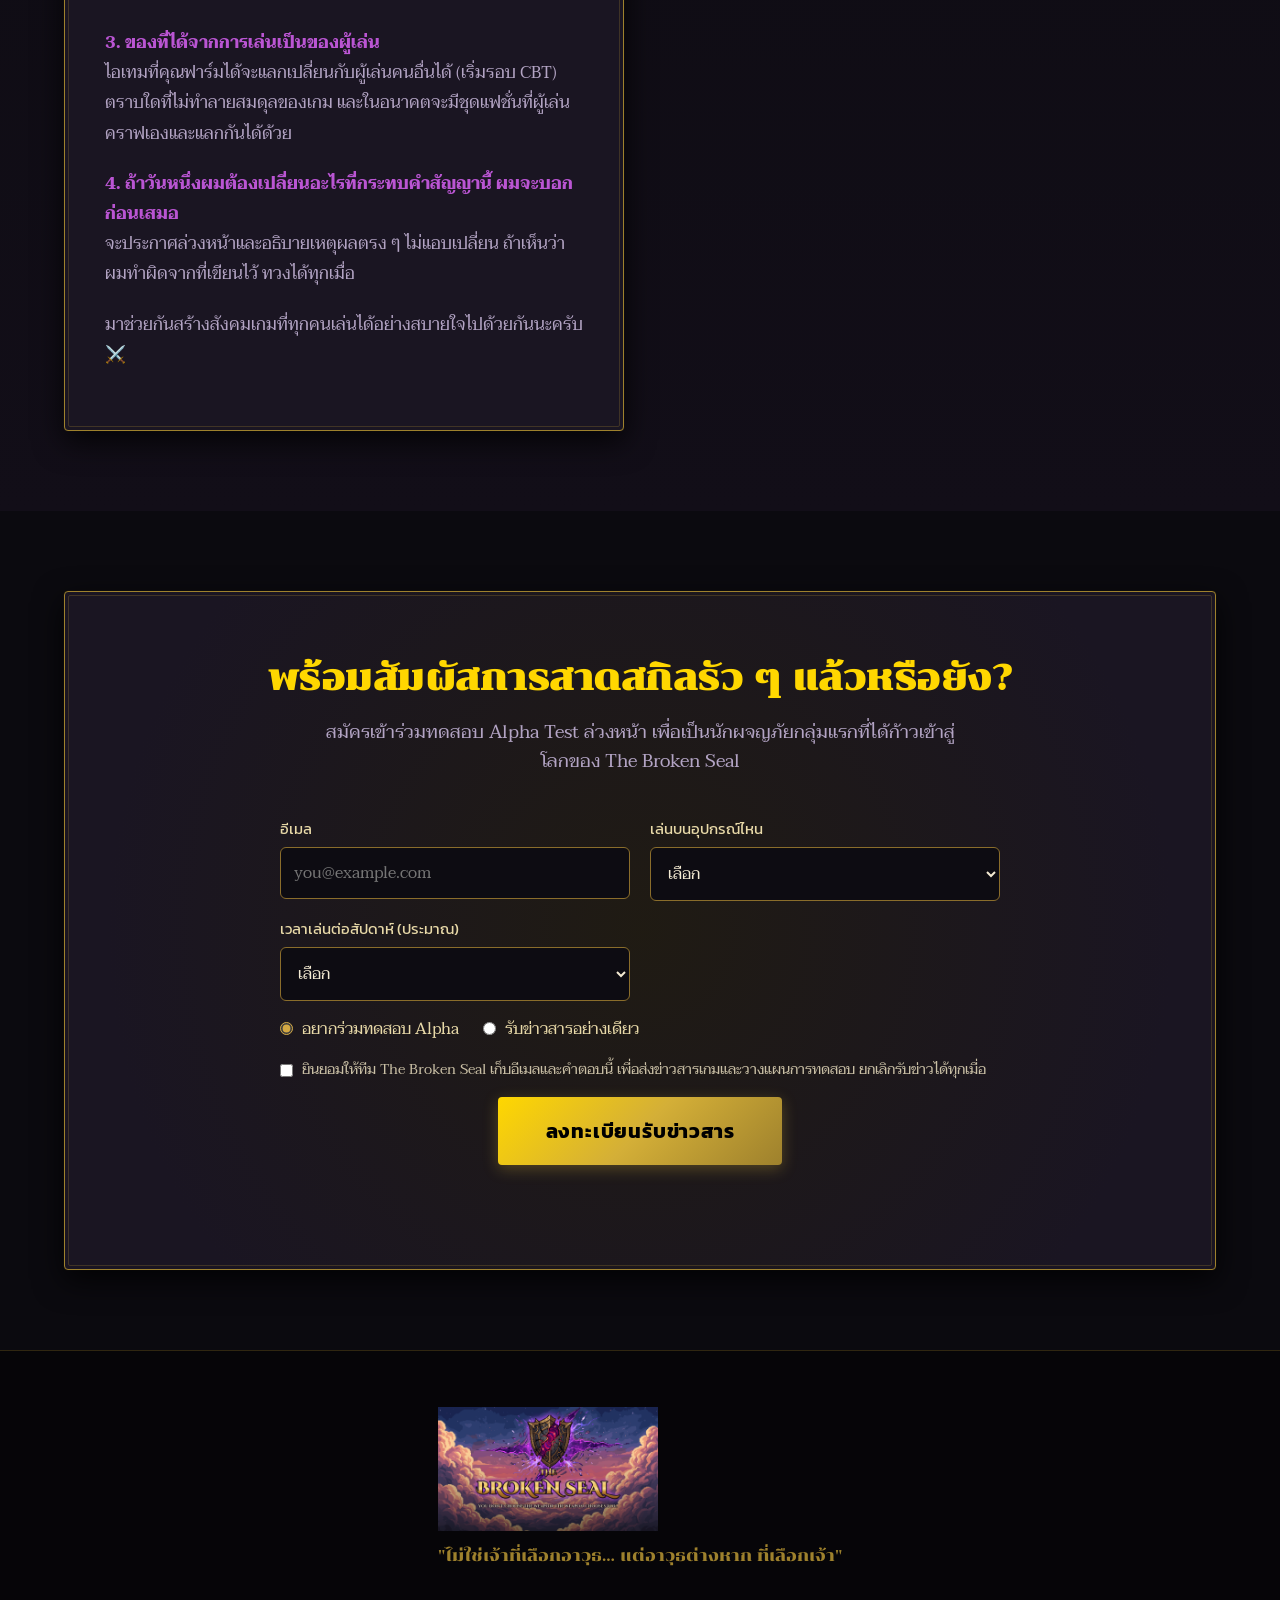
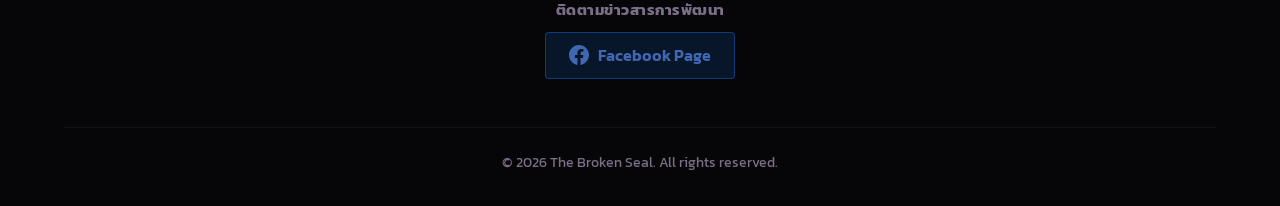
==== commit f8a595c1: "Why I am making The Broken Seal + the F2P promise (TH/EN)" ====
--- a/index.html
+++ b/index.html
@@ -29,6 +29,12 @@
                         <a href="#overview">
                             <span class="lang-th">เรื่องราว</span>
                             <span class="lang-en">Overview</span>
+                        </a>
+                    </li>
+                    <li>
+                        <a href="#pledge">
+                            <span class="lang-th">คำสัญญา</span>
+                            <span class="lang-en">Our Promise</span>
                         </a>
                     </li>
                     <li>
@@ -1011,6 +1017,68 @@
     </section>
 
     <!-- ALPHA CALL TO ACTION -->
+    <section id="pledge" class="section-padding overview-section">
+        <div class="container">
+            <div class="section-header">
+                <h2 class="section-title">
+                    <span class="lang-th">ทำไมผมถึงสร้าง The Broken Seal</span>
+                    <span class="lang-en">Why I Am Making The Broken Seal</span>
+                </h2>
+                <div class="title-divider"><img src="assets/shield_intact_1.png" alt="Shield Emblem" class="divider-icon"></div>
+            </div>
+            <div class="story-grid">
+                <div class="story-card frame-gold">
+                    <div class="story-content">
+                        <p class="story-text">
+                            <span class="lang-th">ผมเป็นคนเล่นเกมมาตลอดชีวิต และเคยเป็นสายเติมคนหนึ่ง</span>
+                            <span class="lang-en">I have played games all my life, and I used to be one of the players who paid to keep up.</span>
+                        </p>
+                        <p class="story-text">
+                            <span class="lang-th">เติมเพื่อให้ตามเพื่อนทัน เติมเพื่อไม่ให้ตกขบวน เติมเพราะเกมออกแบบมาให้คนไม่เติมไปต่อได้ยาก จนวันหนึ่งผมรู้ตัวว่าไม่ได้สนุกกับการเล่นแล้ว แต่กำลังแข่งกันว่าใครจ่ายมากกว่า</span>
+                            <span class="lang-en">Paying to keep up with friends, paying not to fall behind, paying because the game was built so that players who did not pay could hardly go on. One day I realised I was no longer enjoying the game. I was competing over who paid more.</span>
+                        </p>
+                        <p class="story-text">
+                            <span class="lang-th">ผมเชื่อว่าเกมออนไลน์ไม่จำเป็นต้องเป็นแบบนั้น The Broken Seal จึงเริ่มจากคำถามข้อเดียว: <strong>ถ้าทุกคนเริ่มจากจุดเดียวกัน และเก่งขึ้นได้ด้วยการเล่นเท่านั้น เกมจะสนุกแค่ไหน</strong></span>
+                            <span class="lang-en">I believe an online game does not have to be like that. The Broken Seal started from one question: <strong>how much fun could a game be if everyone starts from the same place and grows stronger only by playing?</strong></span>
+                        </p>
+                        <p class="story-text">
+                            <span class="lang-th">The Broken Seal เป็นเกมที่ผมทำคนเดียว โดยมี AI เป็นผู้ช่วยเขียนโค้ดและเครื่องมือ ทุกการตัดสินใจในเกมผ่านมือผมเอง และผมทำเพราะอยากเล่นเกมแบบนี้เอง</span>
+                            <span class="lang-en">I make The Broken Seal on my own, with an AI assistant helping to write code and tools. Every decision in the game is mine, and I make it because this is the game I want to play.</span>
+                        </p>
+                        <h3 class="story-headline">
+                            <span class="lang-th">คำสัญญาของผม</span>
+                            <span class="lang-en">My Promise</span>
+                        </h3>
+                        <p class="story-text">
+                            <span class="lang-th">ข้อความนี้ไม่ได้เขียนไว้เพื่อการตลาด แต่เป็นหลักที่ผมใช้ตัดสินใจทุกเรื่องในเกม</span>
+                            <span class="lang-en">This is not marketing copy. It is the rule I use for every decision in the game.</span>
+                        </p>
+                        <p class="story-text">
+                            <span class="lang-th"><strong>1. เล่นฟรี 100% และจะไม่ขายความเก่ง</strong><br>ของในร้านมีแค่ของแต่ง เช่น สกิน ปีก ออร่า และชุดแฟชั่น ไม่มีค่าพลังแม้แต่หน่วยเดียว ไม่มีระบบ VIP ไม่มีของที่ทำให้คนจ่ายเงินได้เปรียบคนที่ไม่จ่าย</span>
+                            <span class="lang-en"><strong>1. 100% free to play, and power is never for sale</strong><br>The shop sells looks only: skins, wings, auras and fashion outfits, with no stats at all. No VIP, nothing that lets a paying player get ahead of one who does not pay.</span>
+                        </p>
+                        <p class="story-text">
+                            <span class="lang-th"><strong>2. เงินทุกบาทกลับเข้าเกม</strong><br>เกมออนไลน์มีค่าเซิร์ฟเวอร์ทุกเดือน รายได้จากร้านค้าใช้จ่ายค่าเซิร์ฟเวอร์และพัฒนาเกมต่อเท่านั้น</span>
+                            <span class="lang-en"><strong>2. Every baht goes back into the game</strong><br>An online game has server bills every month. Shop income pays for the servers and further development, nothing else.</span>
+                        </p>
+                        <p class="story-text">
+                            <span class="lang-th"><strong>3. ของที่ได้จากการเล่นเป็นของผู้เล่น</strong><br>ไอเทมที่คุณฟาร์มได้จะแลกเปลี่ยนกับผู้เล่นคนอื่นได้ (เริ่มรอบ CBT) ตราบใดที่ไม่ทำลายสมดุลของเกม และในอนาคตจะมีชุดแฟชั่นที่ผู้เล่นคราฟเองและแลกกันได้ด้วย</span>
+                            <span class="lang-en"><strong>3. What you earn by playing is yours</strong><br>Items you farm will be tradable with other players (from the CBT), as long as it does not break the game's balance. Later there will also be fashion outfits players craft and trade themselves.</span>
+                        </p>
+                        <p class="story-text">
+                            <span class="lang-th"><strong>4. ถ้าวันหนึ่งผมต้องเปลี่ยนอะไรที่กระทบคำสัญญานี้ ผมจะบอกก่อนเสมอ</strong><br>จะประกาศล่วงหน้าและอธิบายเหตุผลตรง ๆ ไม่แอบเปลี่ยน ถ้าเห็นว่าผมทำผิดจากที่เขียนไว้ ทวงได้ทุกเมื่อ</span>
+                            <span class="lang-en"><strong>4. If I ever have to change anything that touches this promise, I will tell you first</strong><br>Announced in advance, with the reasons stated plainly, never changed quietly. If you see me break what is written here, hold me to it.</span>
+                        </p>
+                        <p class="story-text">
+                            <span class="lang-th">มาช่วยกันสร้างสังคมเกมที่ทุกคนเล่นได้อย่างสบายใจไปด้วยกันนะครับ ⚔️</span>
+                            <span class="lang-en">Let's build a game community where everyone can play with peace of mind, together. ⚔️</span>
+                        </p>
+                    </div>
+                </div>
+            </div>
+        </div>
+    </section>
+
     <section id="alpha-signup" class="section-padding cta-section">
         <div class="container">
             <div class="cta-box frame-gold">
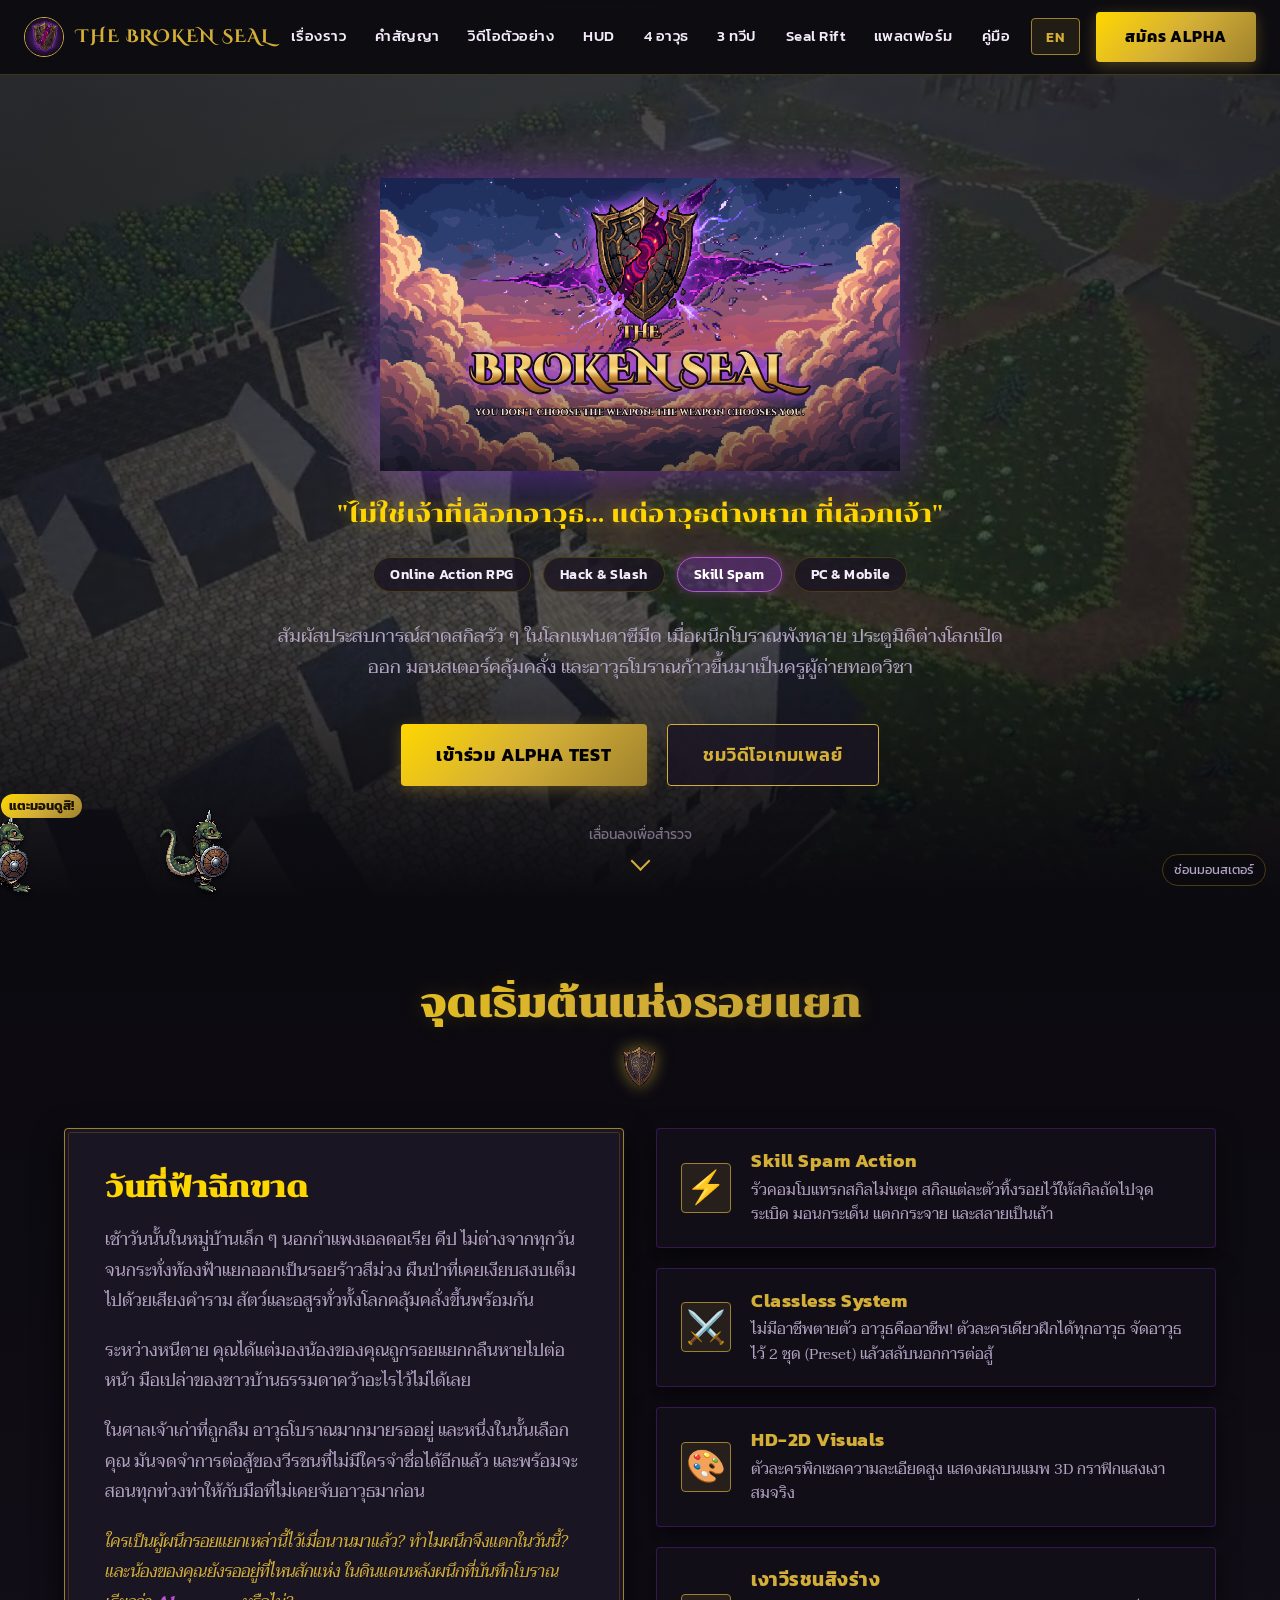
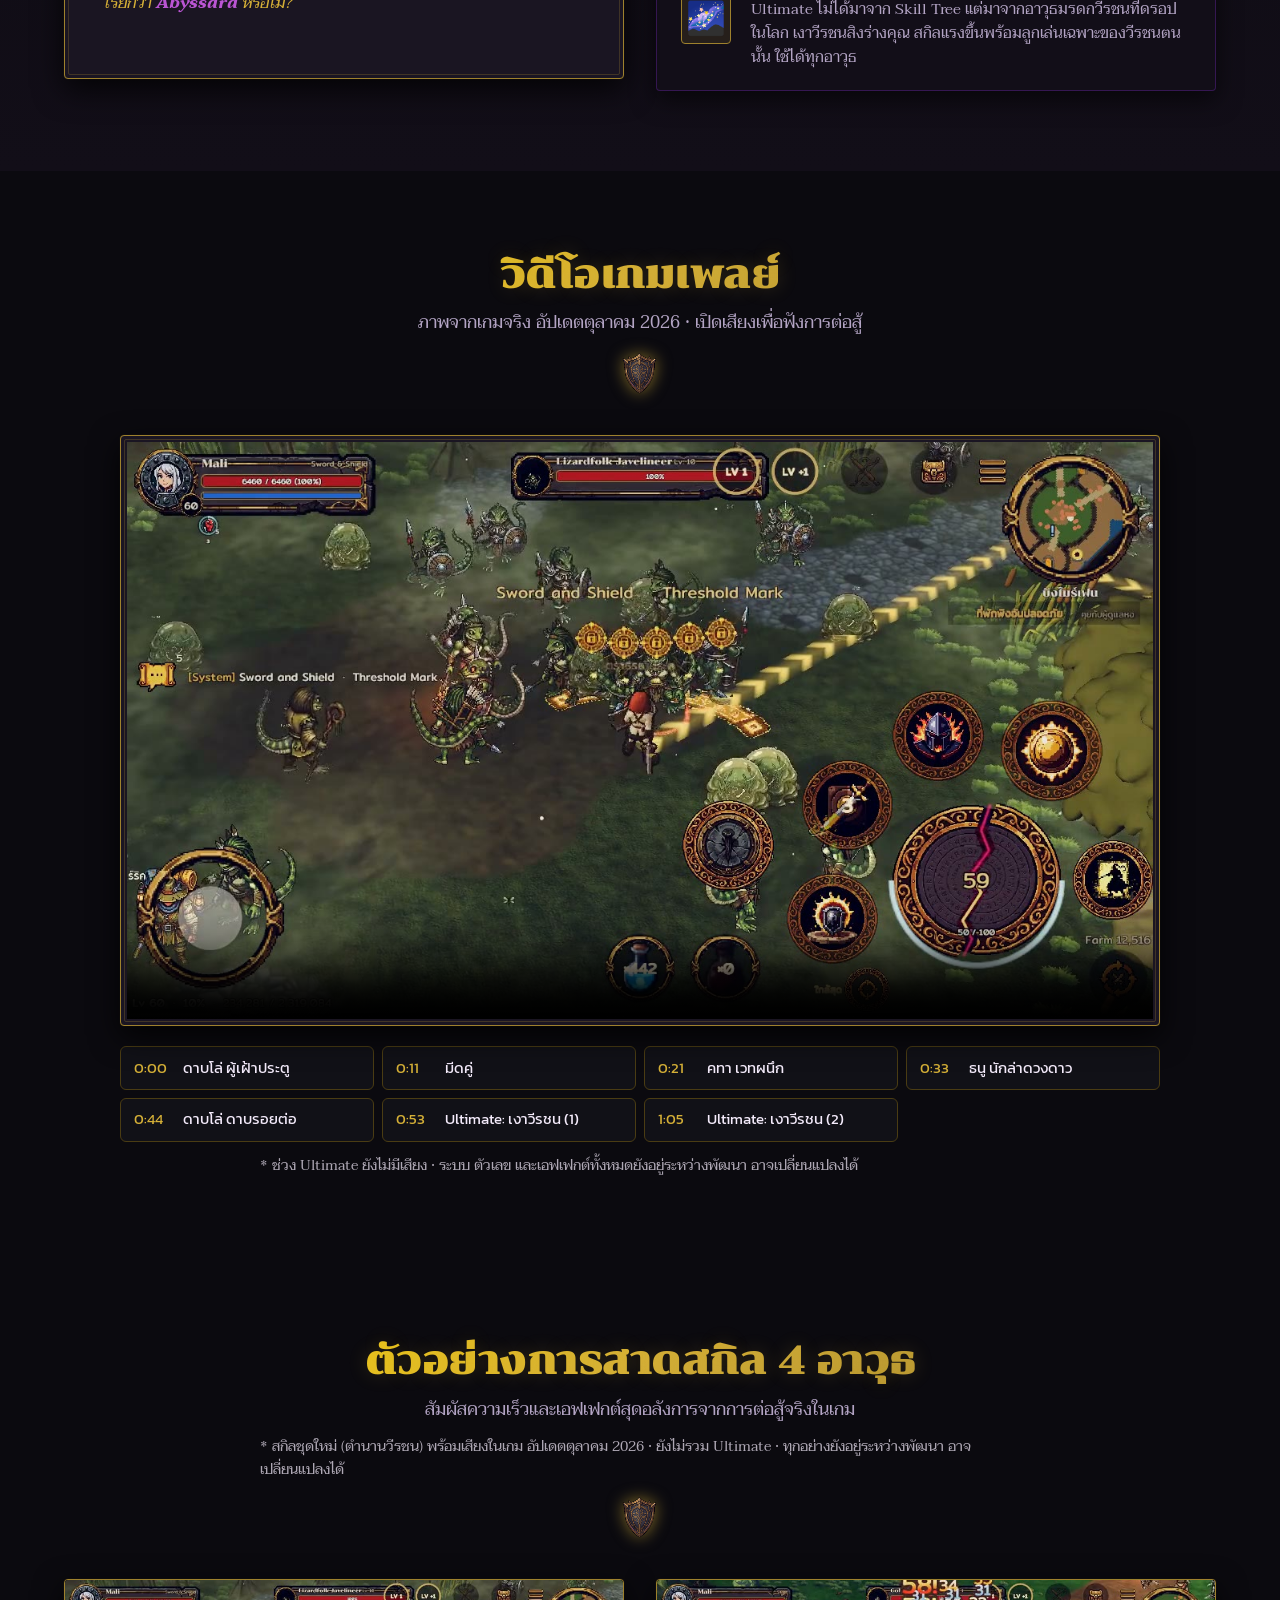
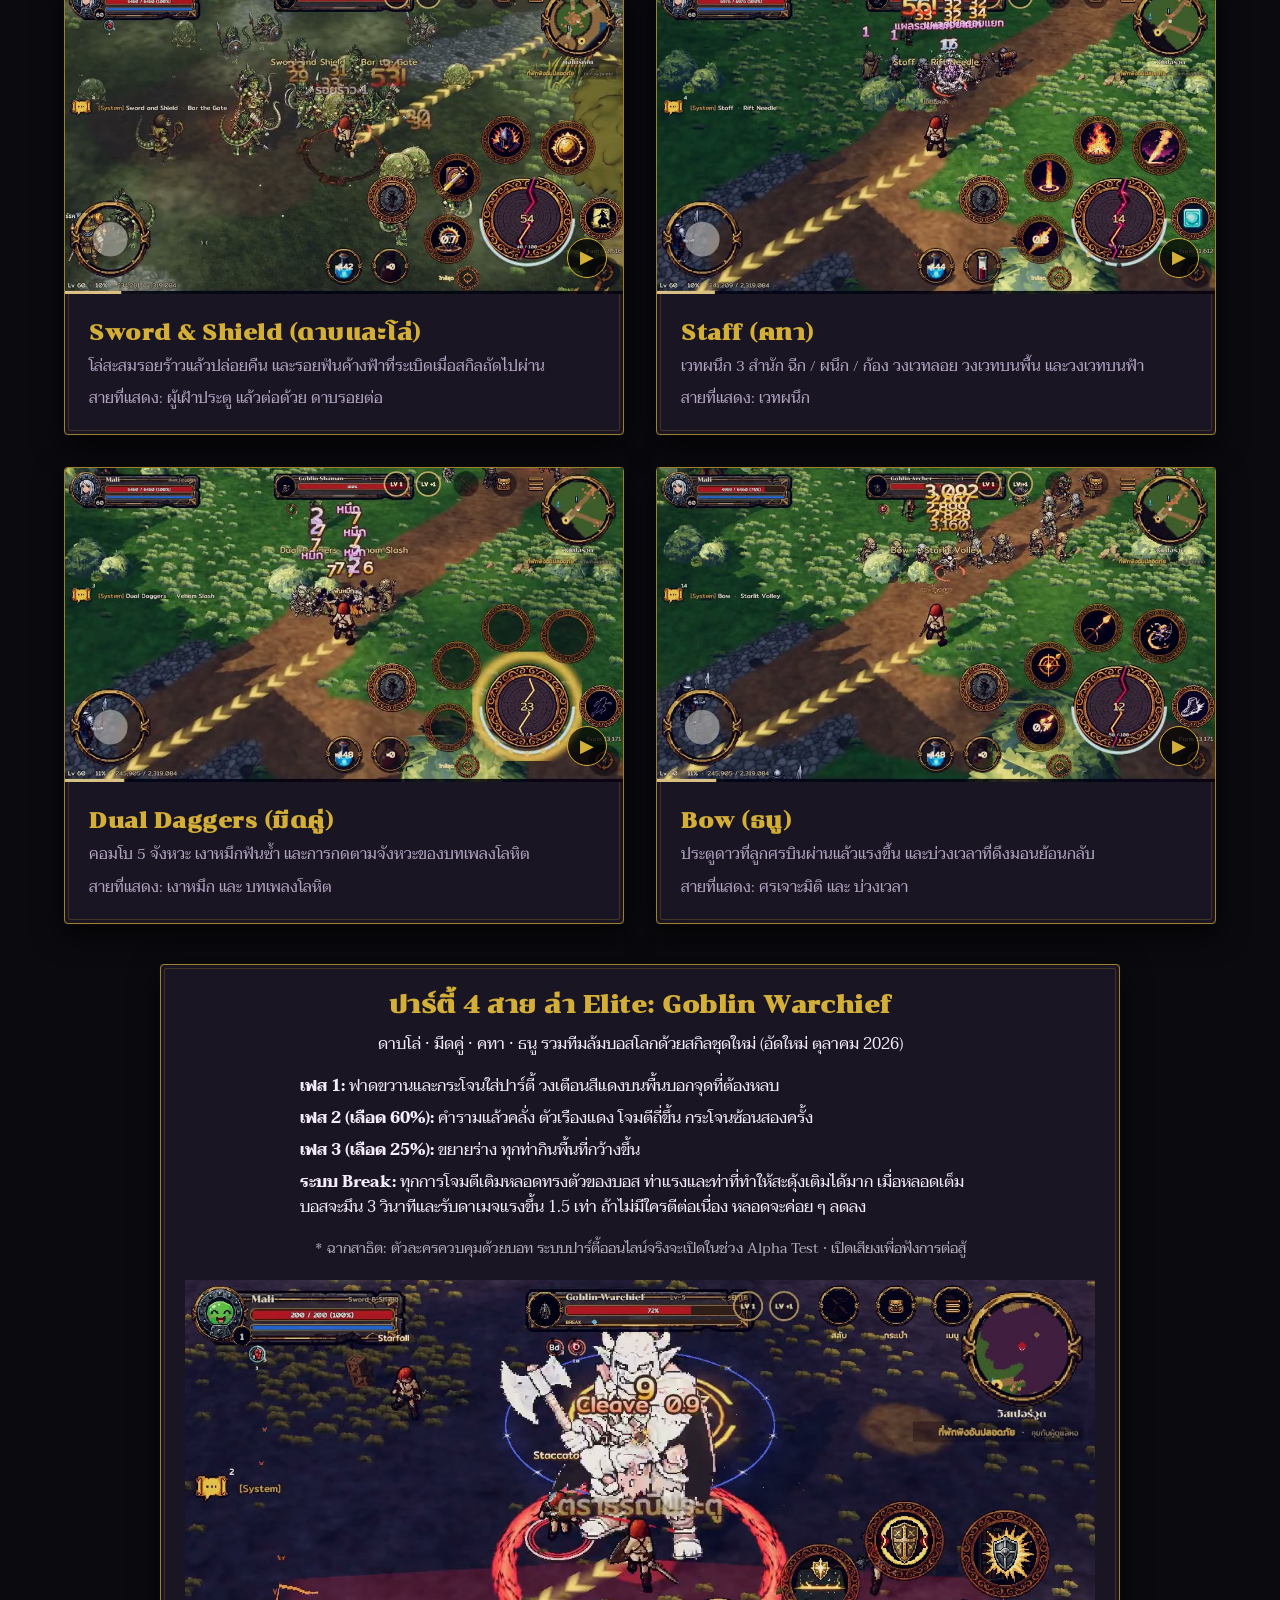
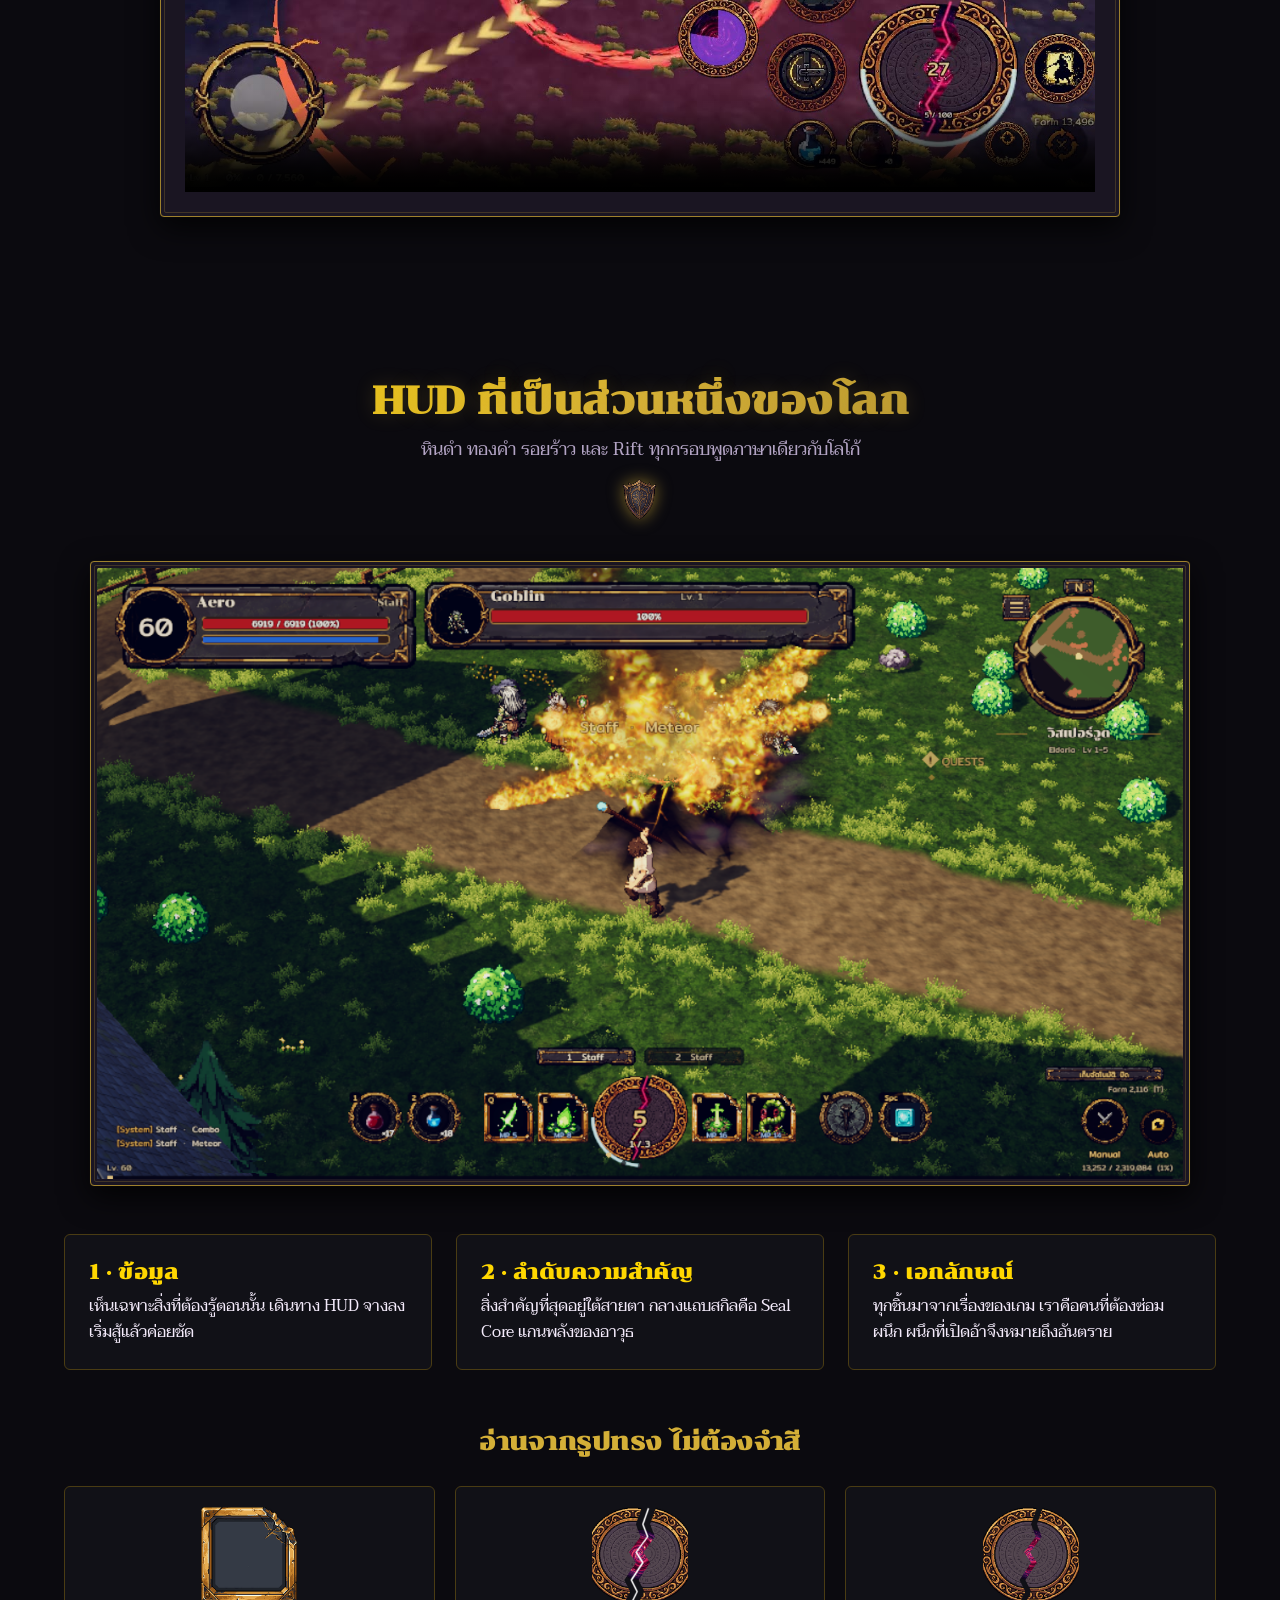
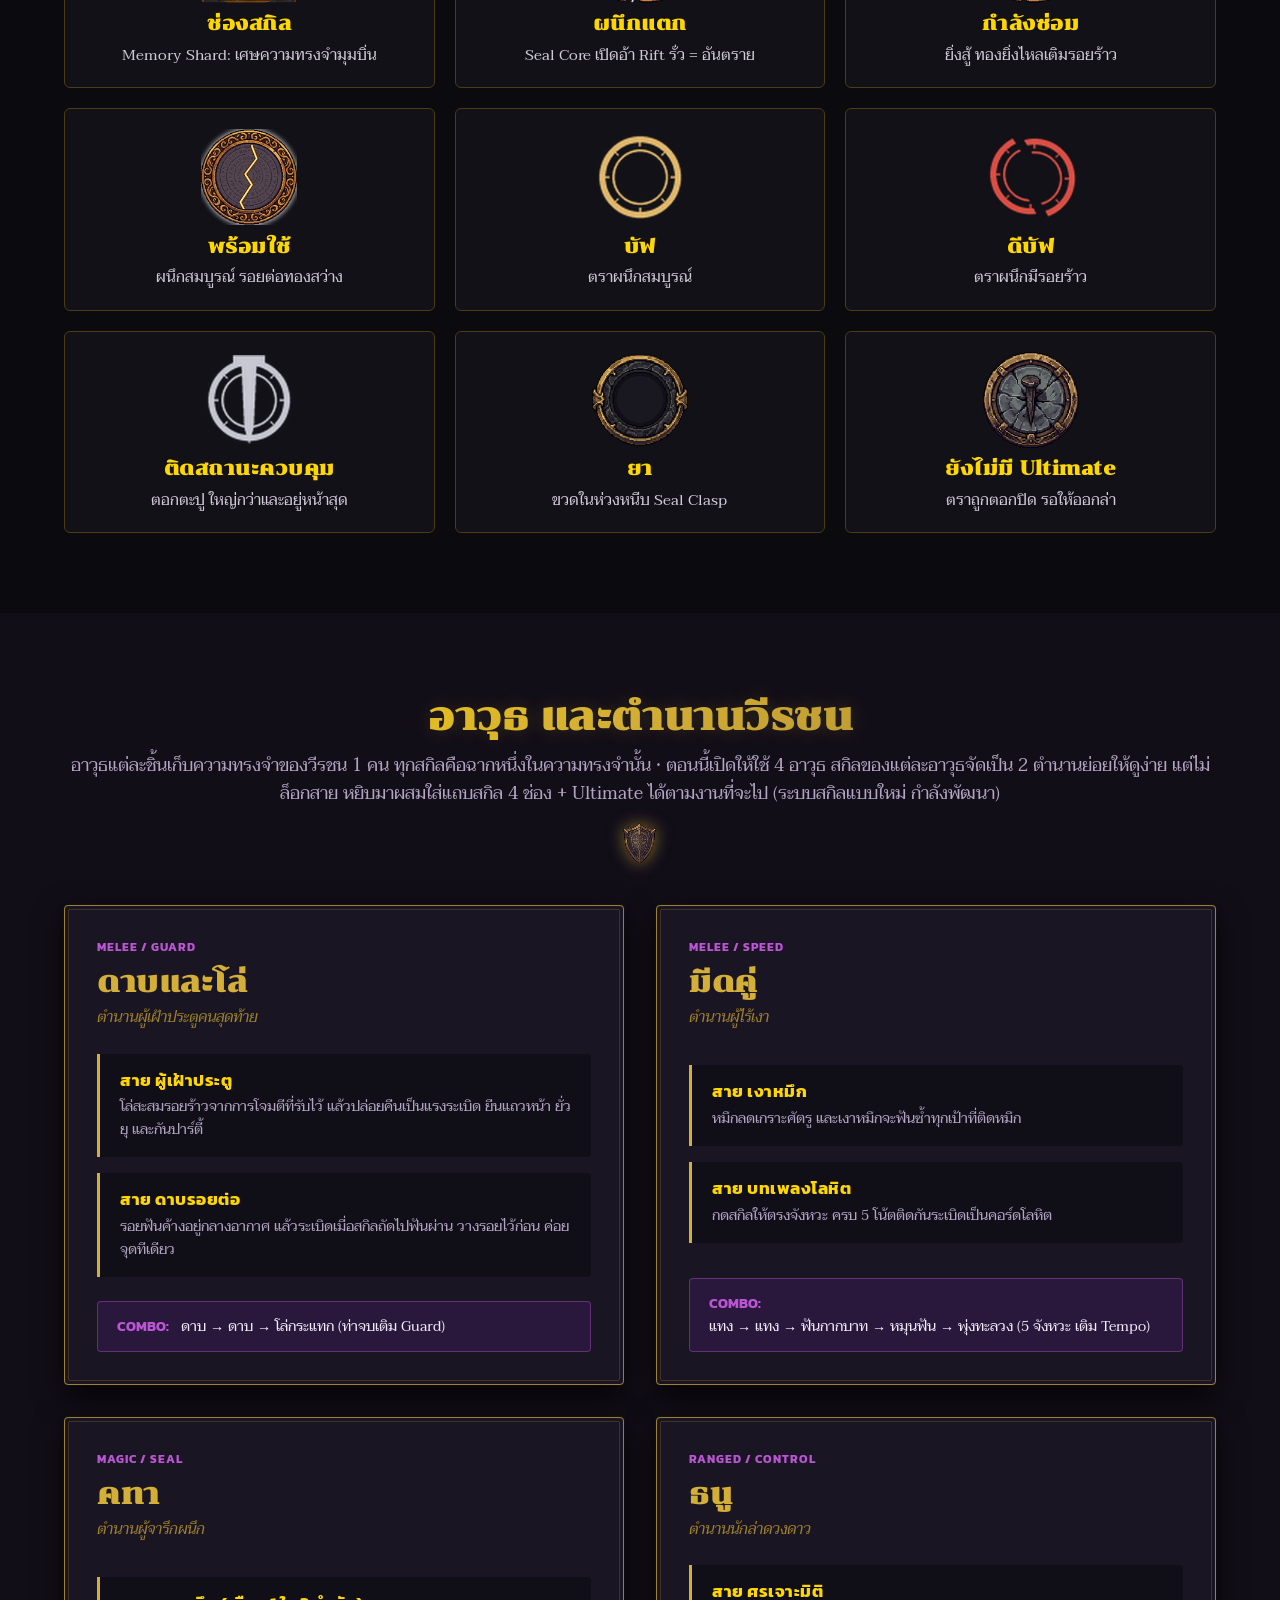
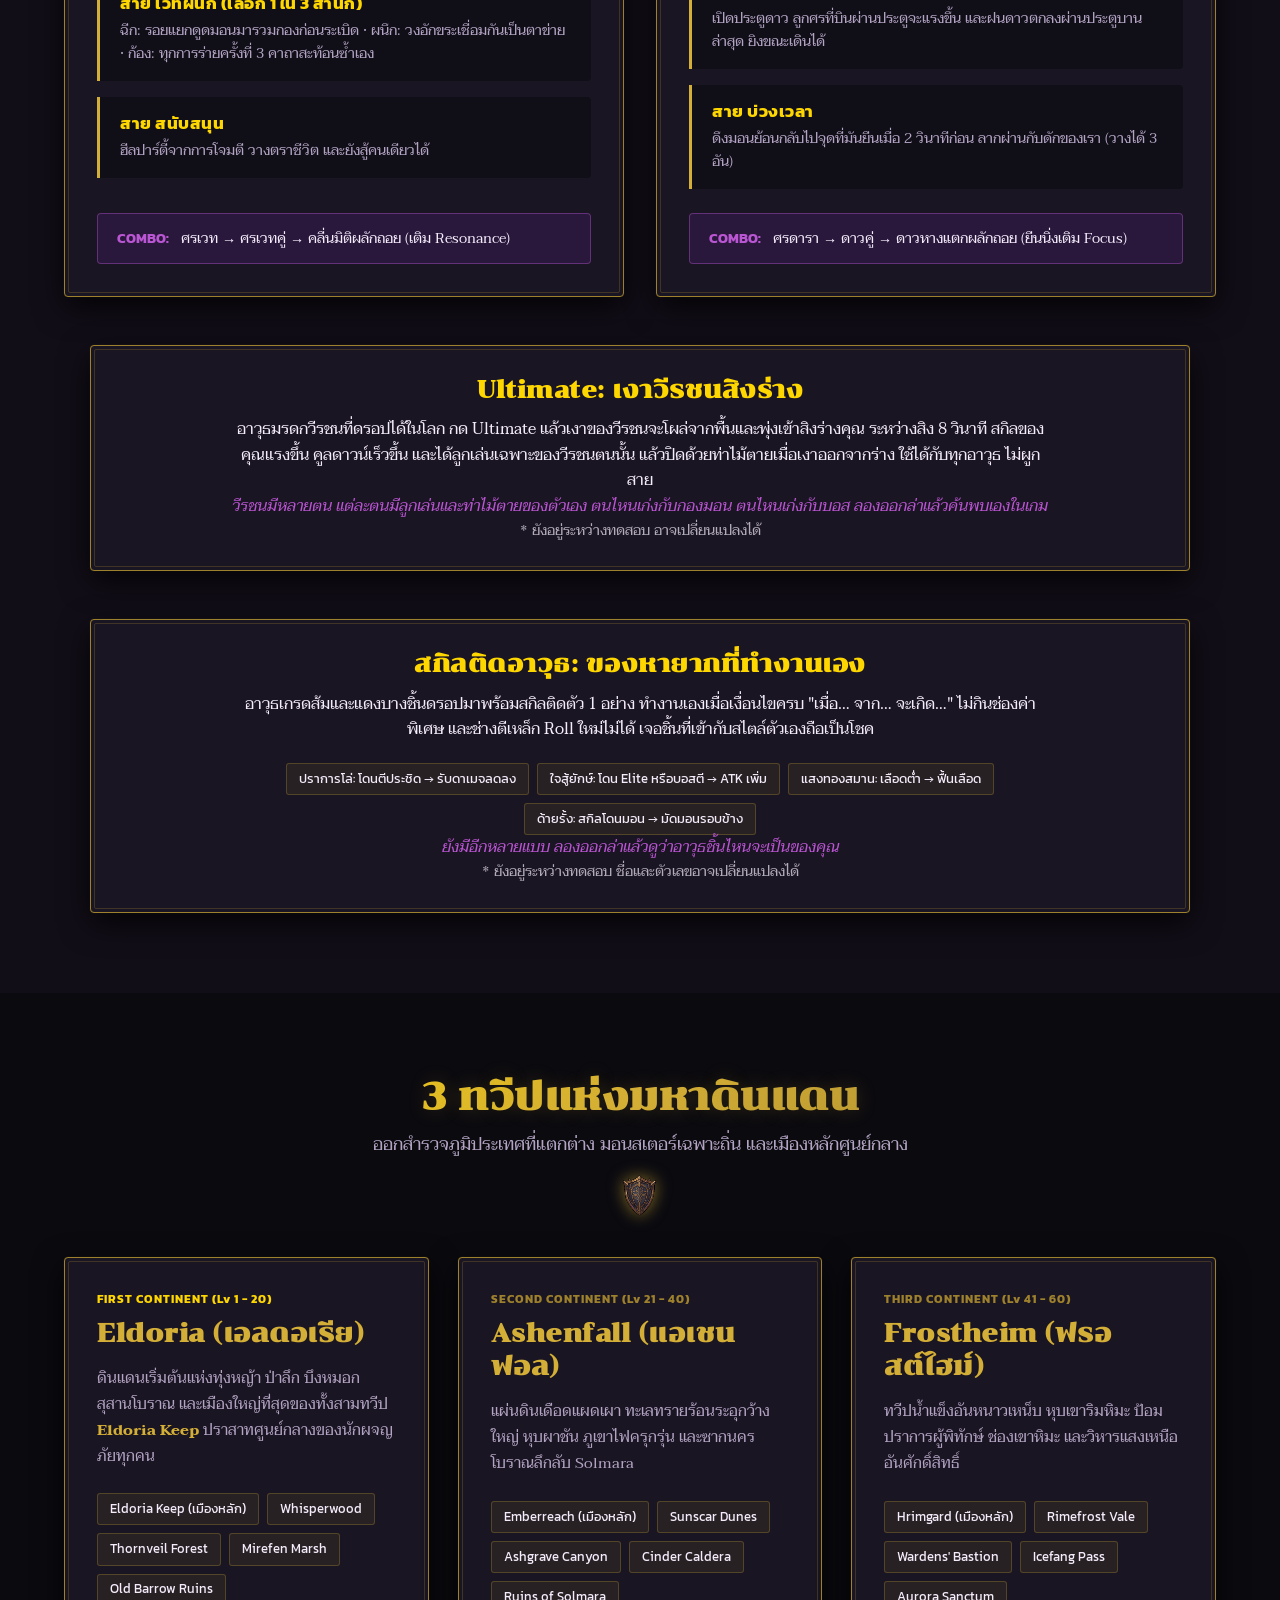
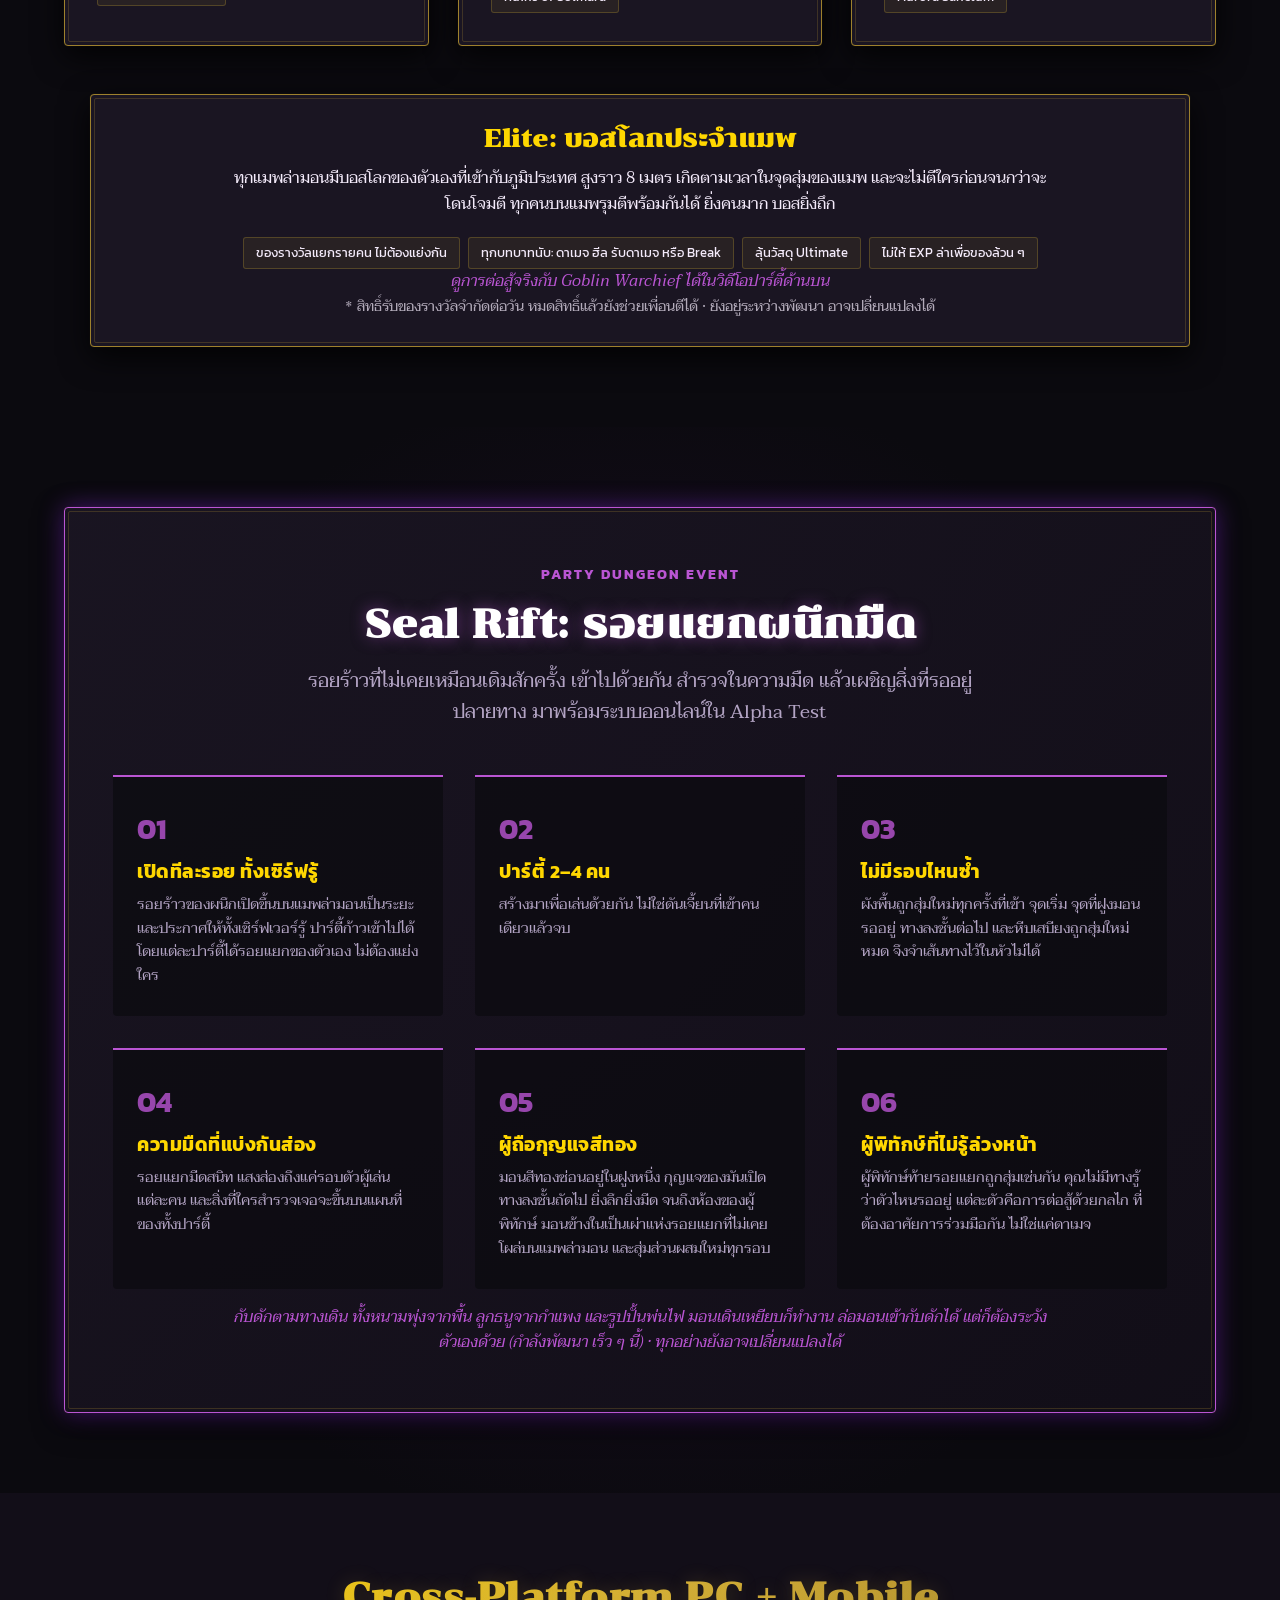
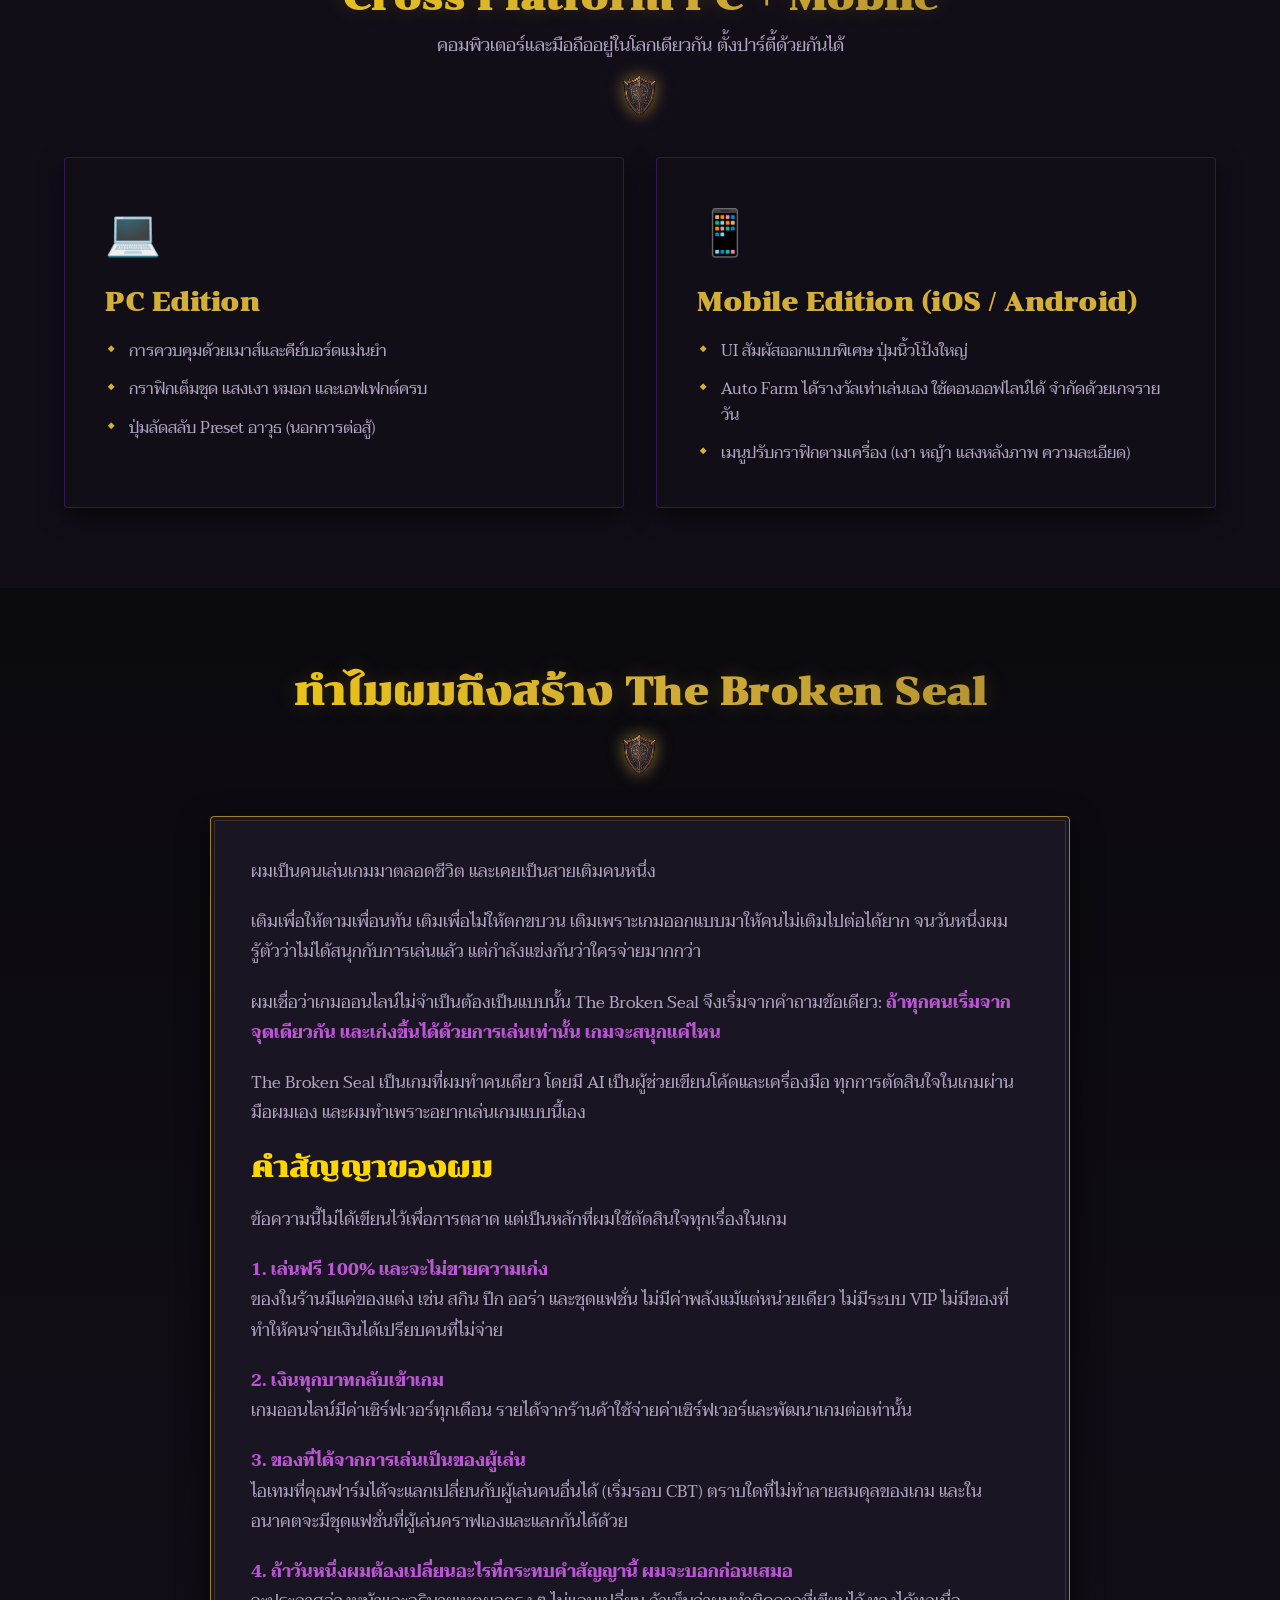
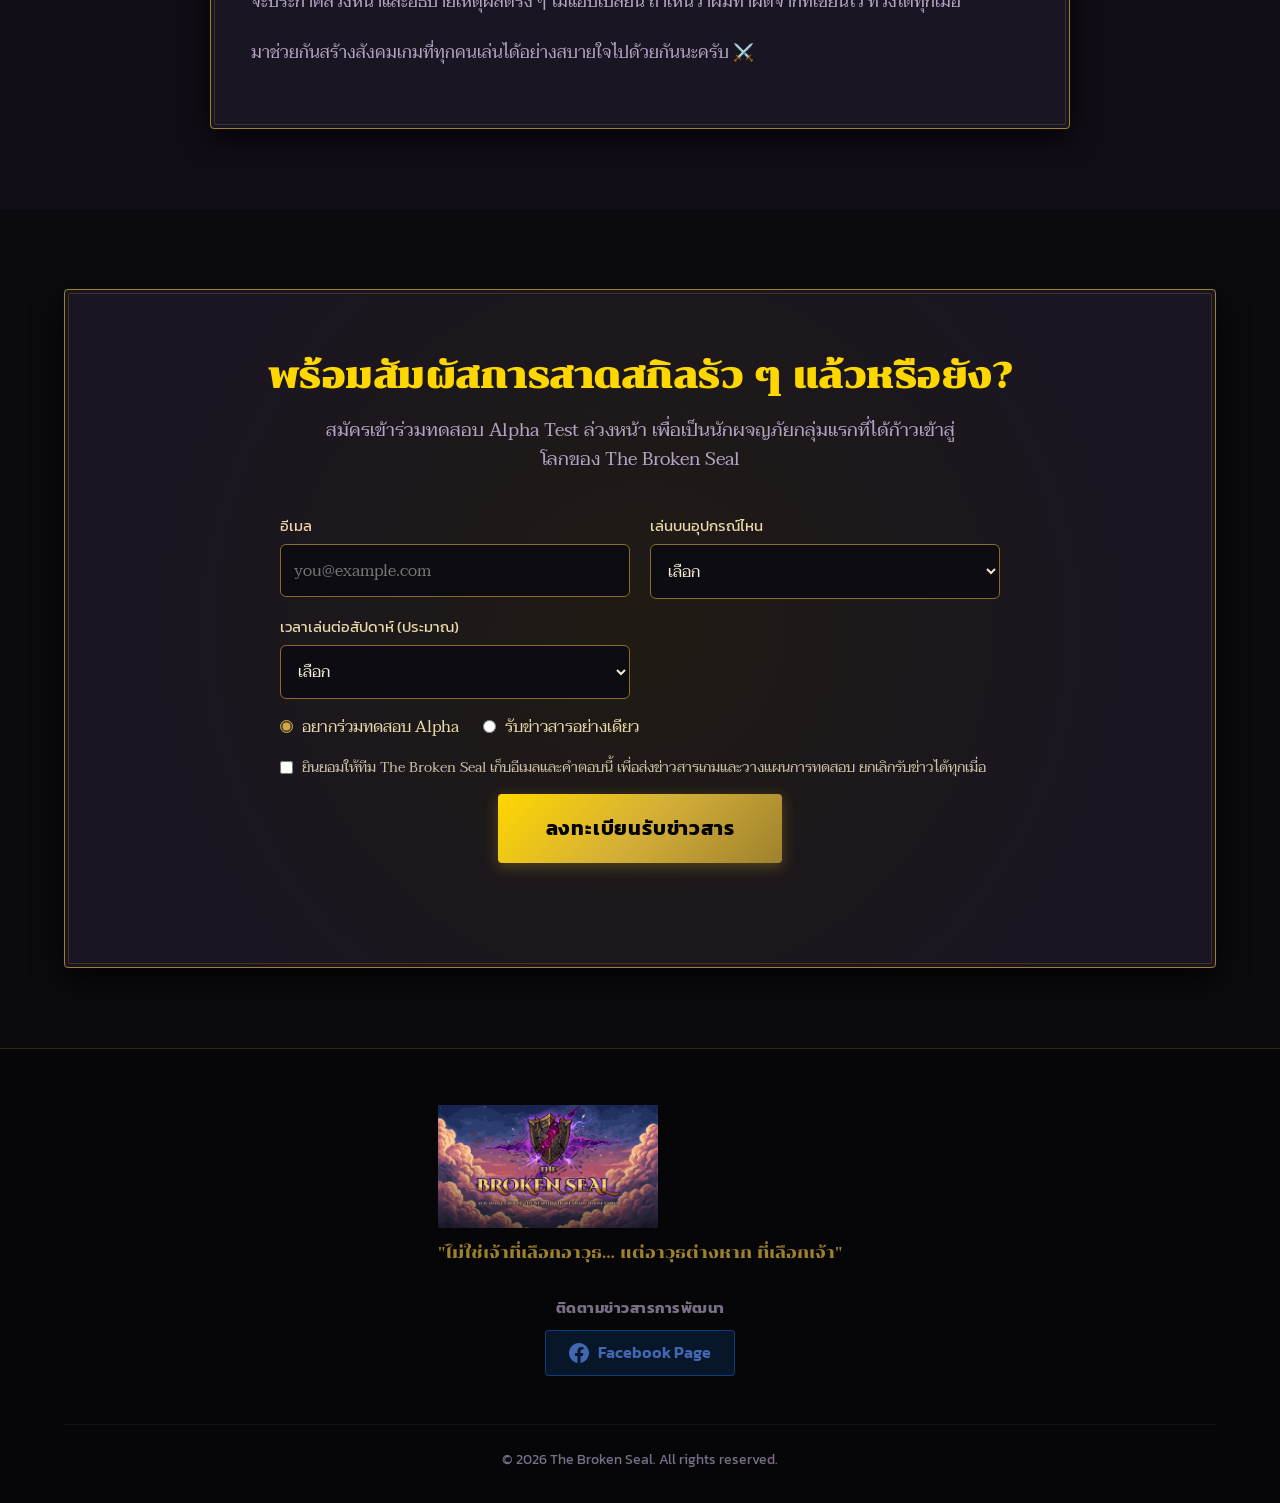
==== commit 4ab69580: "Promise card centred; style.css version bump" ====
--- a/index.html
+++ b/index.html
@@ -11,7 +11,7 @@
     <link rel="preconnect" href="https://fonts.gstatic.com" crossorigin>
     <link href="https://fonts.googleapis.com/css2?family=Chonburi&family=Cinzel+Decorative:wght@700;900&family=Kanit:wght@400;500;600;700&family=Taviraj:ital,wght@0,300;0,400;0,600;0,700;1,400&display=swap" rel="stylesheet">
     
-    <link rel="stylesheet" href="style.css?v=20261029d">
+    <link rel="stylesheet" href="style.css?v=20261103a">
 </head>
 <body class="theme-dark lang-th">
 
--- a/style.css
+++ b/style.css
@@ -546,6 +546,13 @@
     align-items: start;
 }
 
+/* The promise is one card: one centred column at a reading width, not the story's two columns */
+#pledge .story-grid {
+    grid-template-columns: minmax(0, 1fr);
+    max-width: 860px;
+    margin-inline: auto;
+}
+
 .story-card {
     padding: 2.5rem;
 }
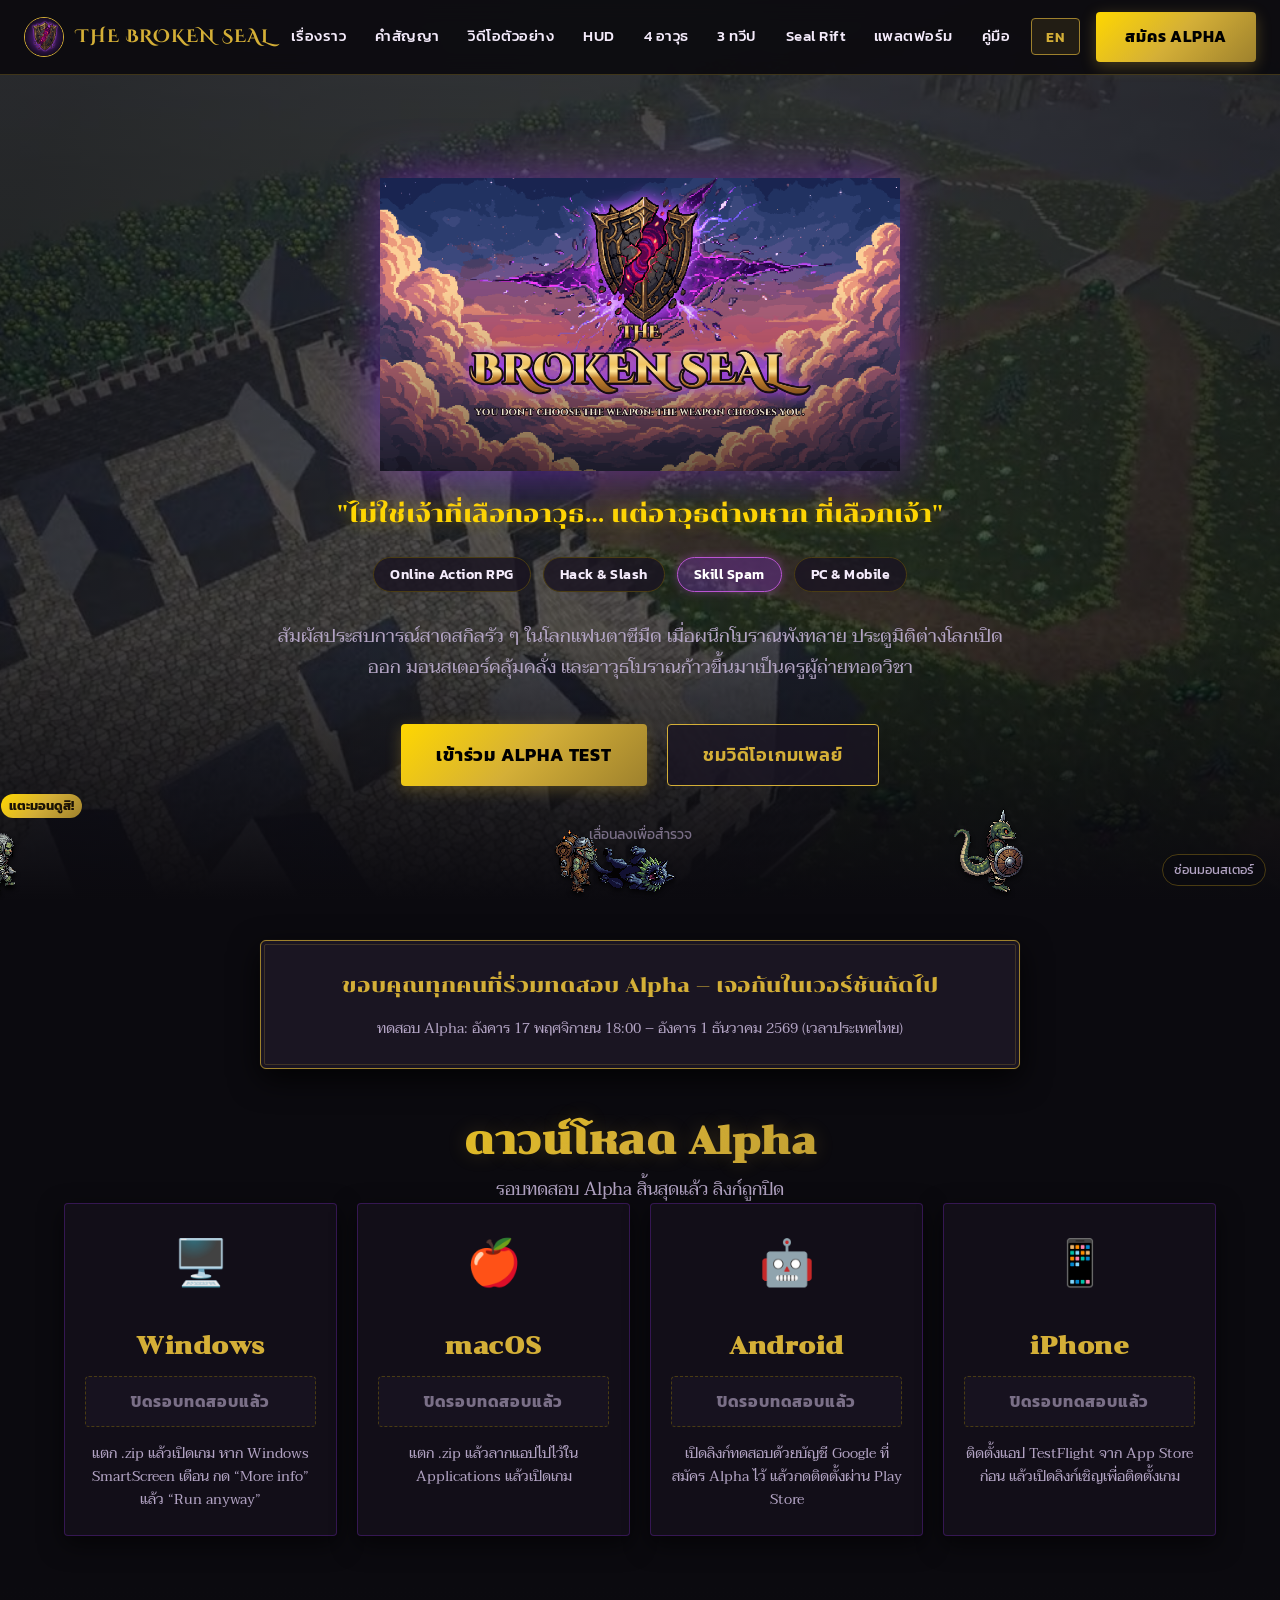
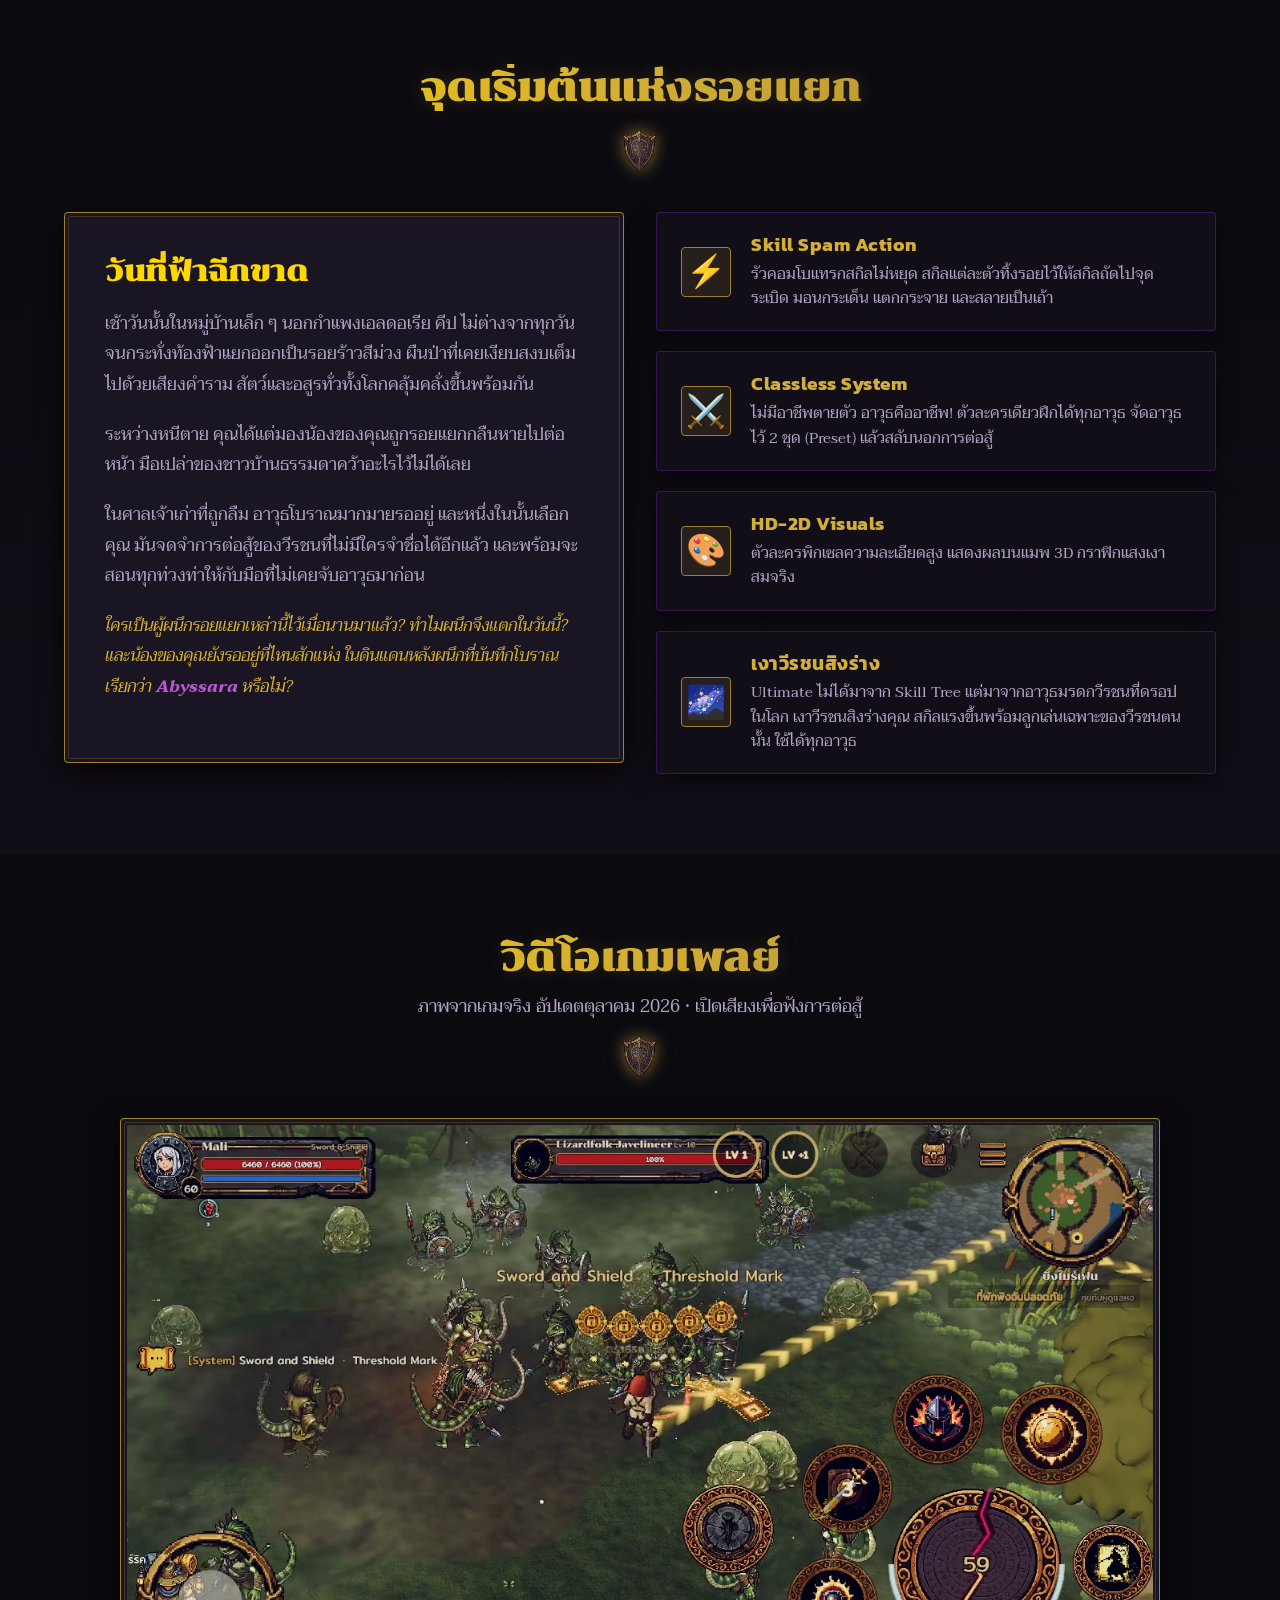
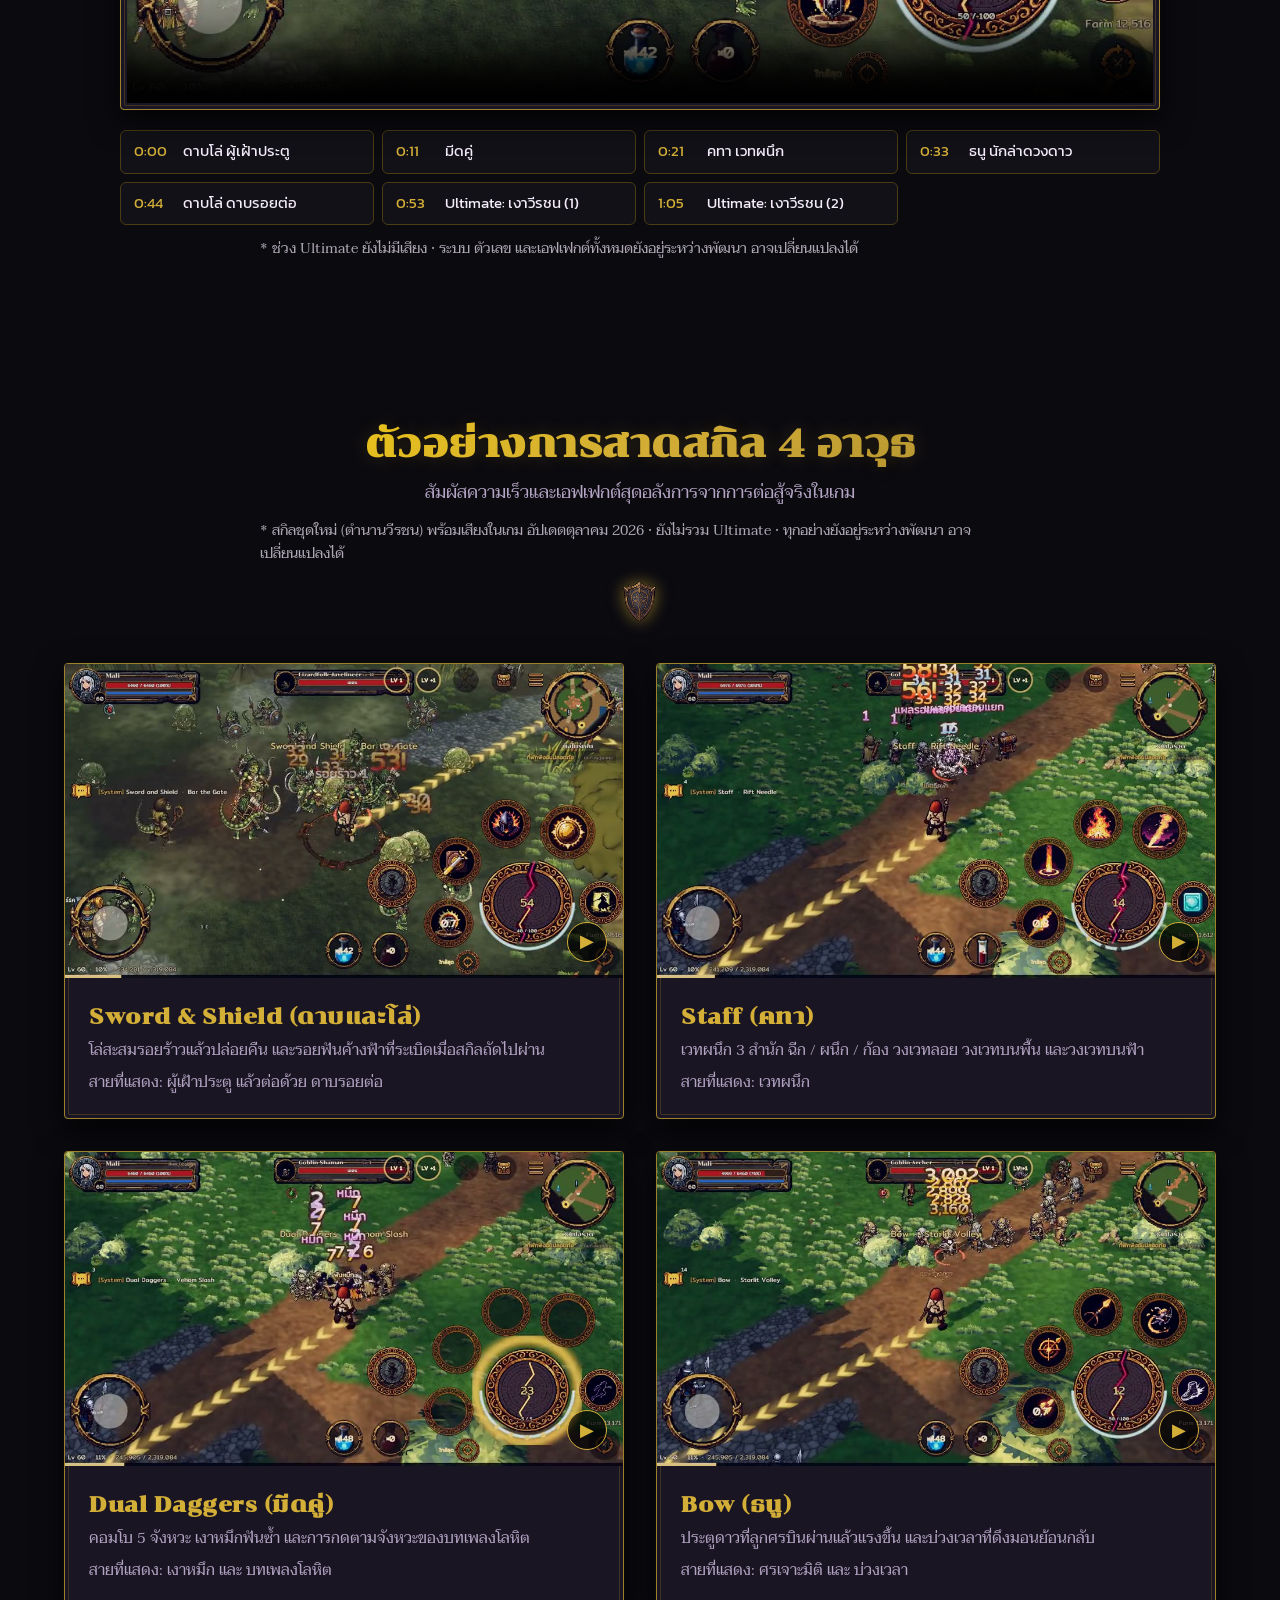
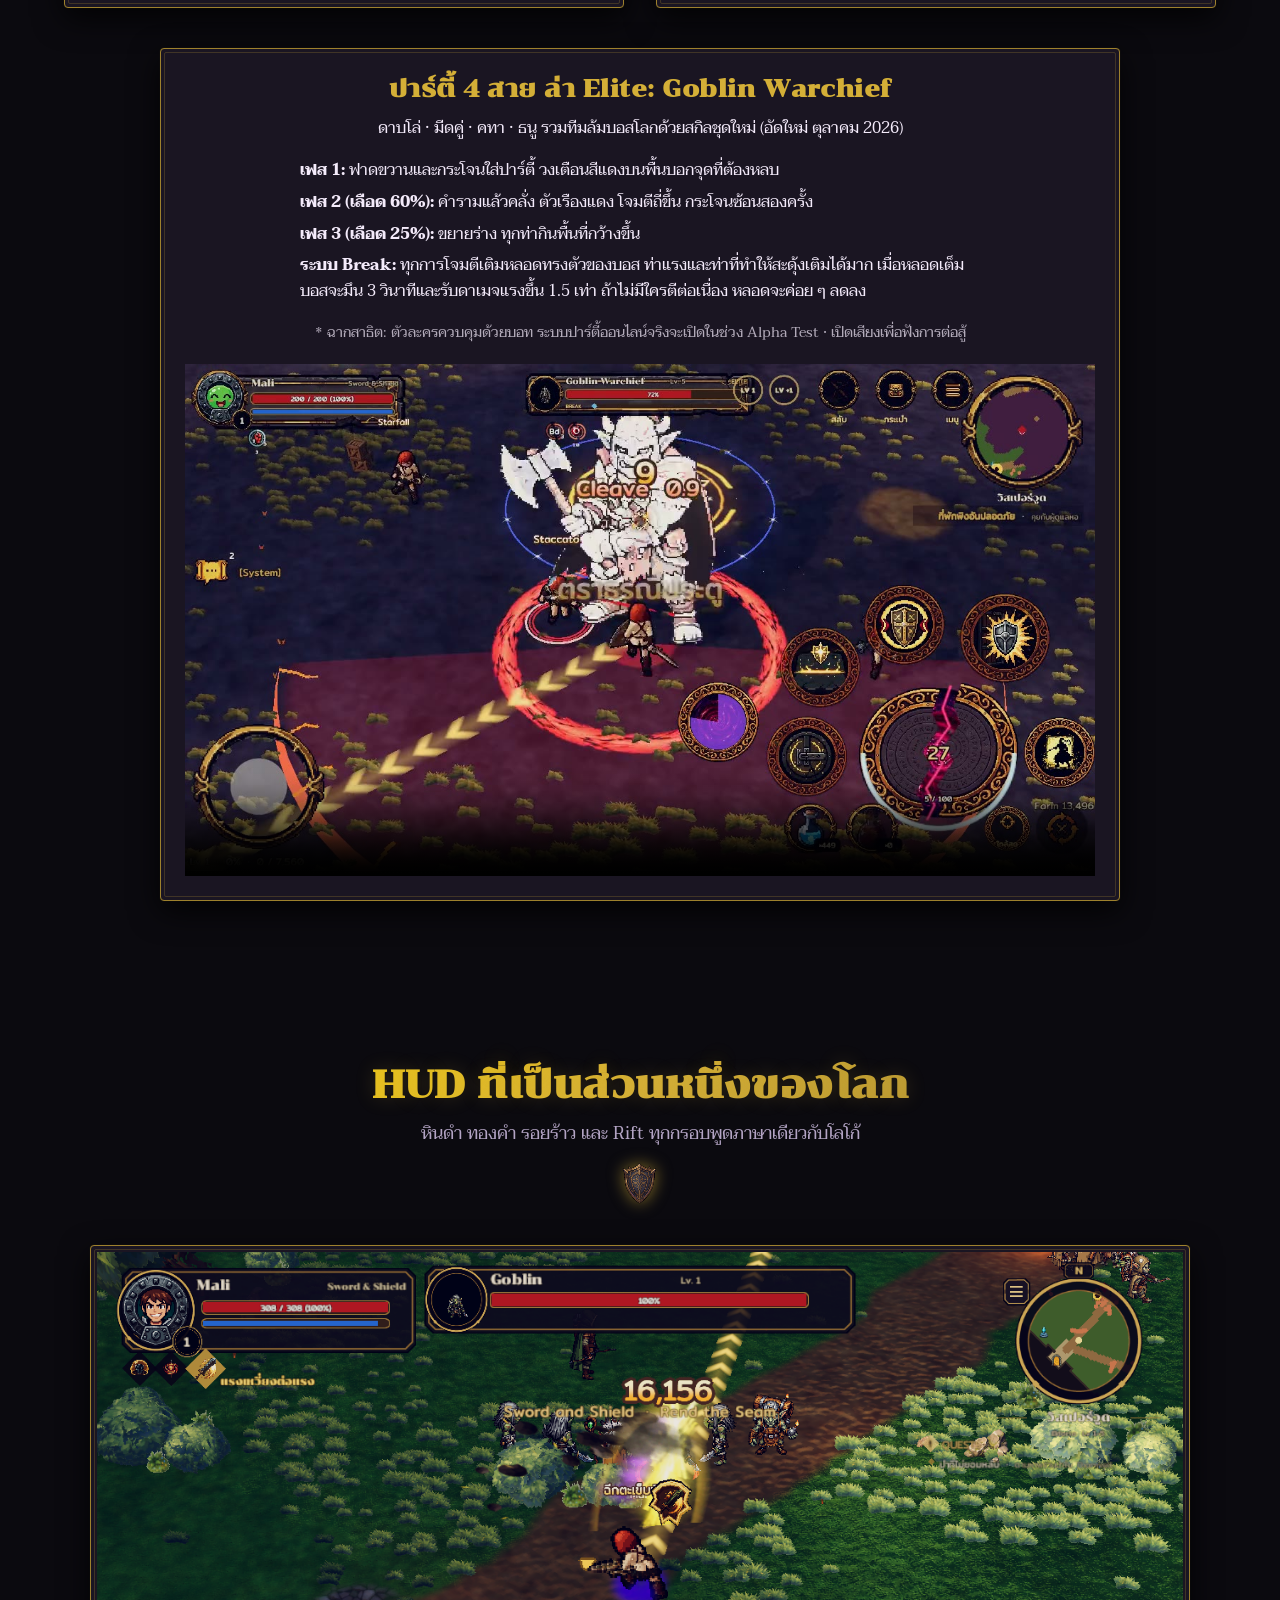
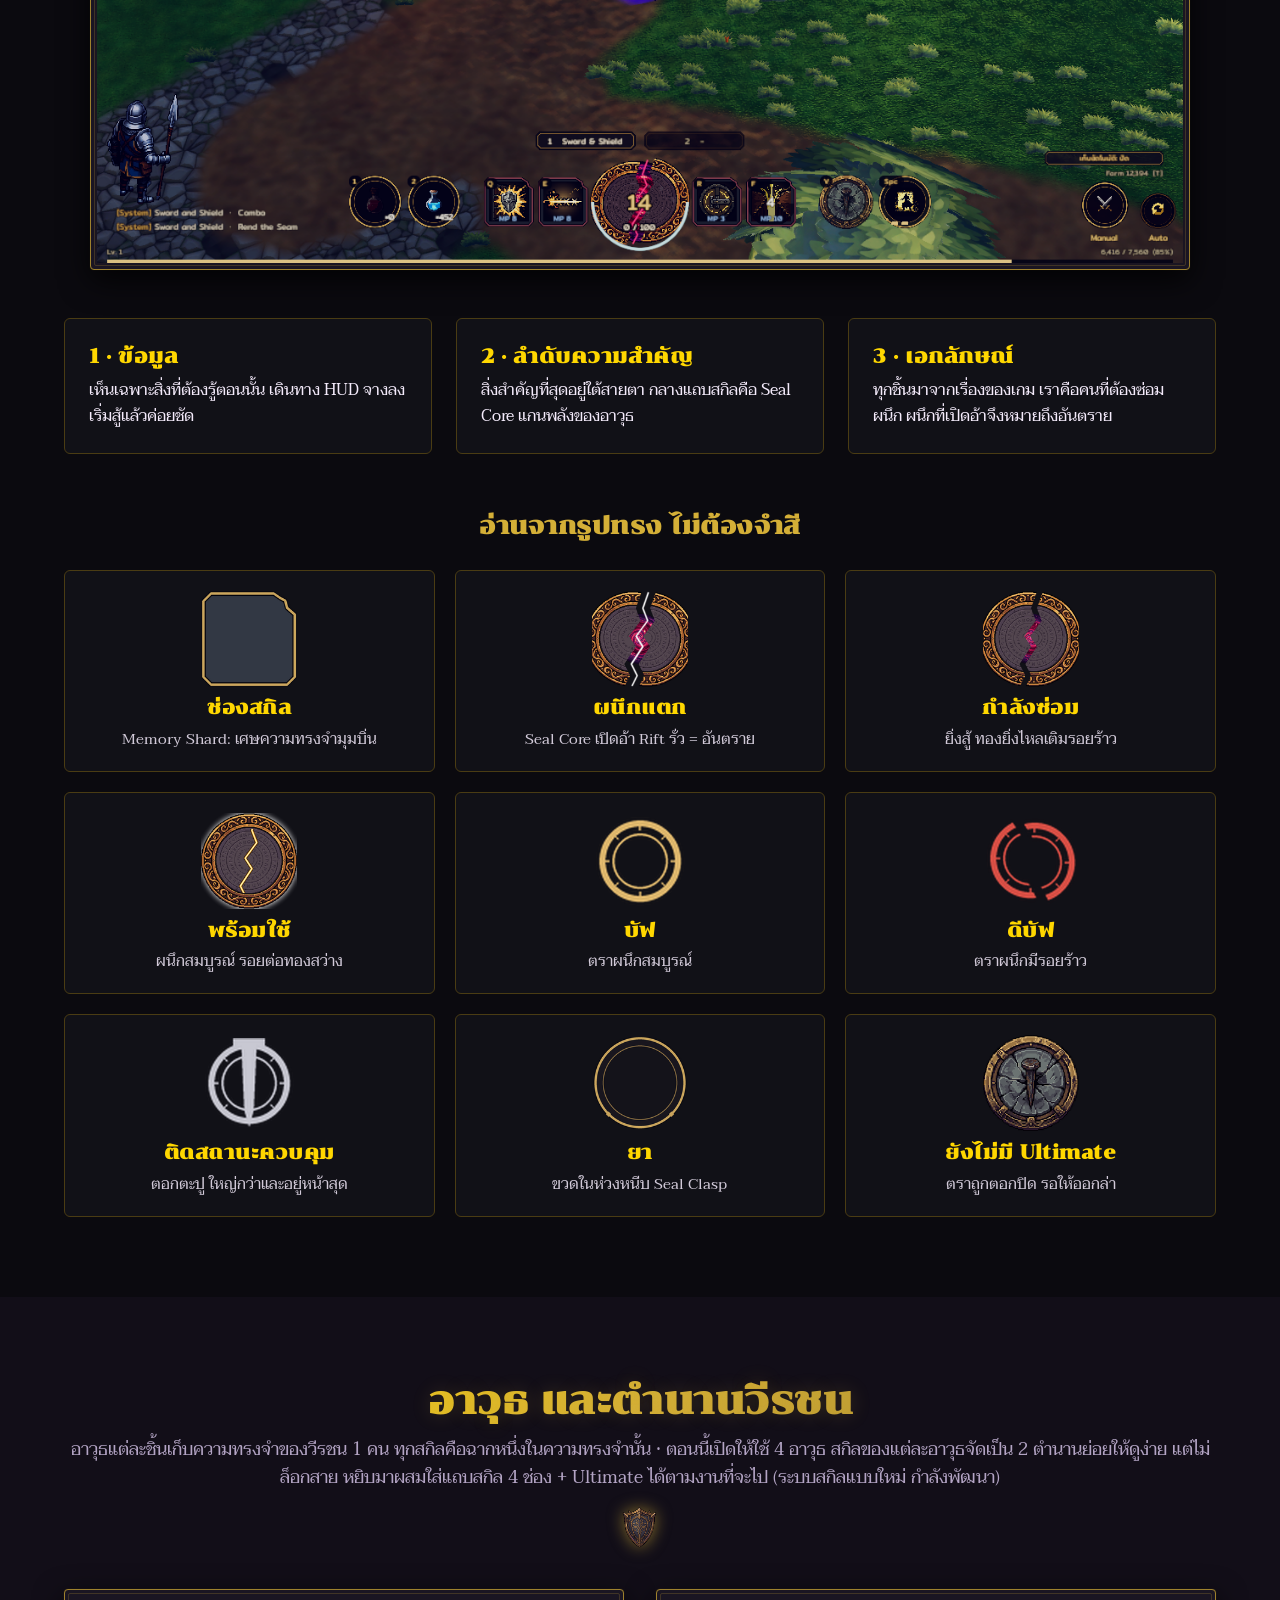
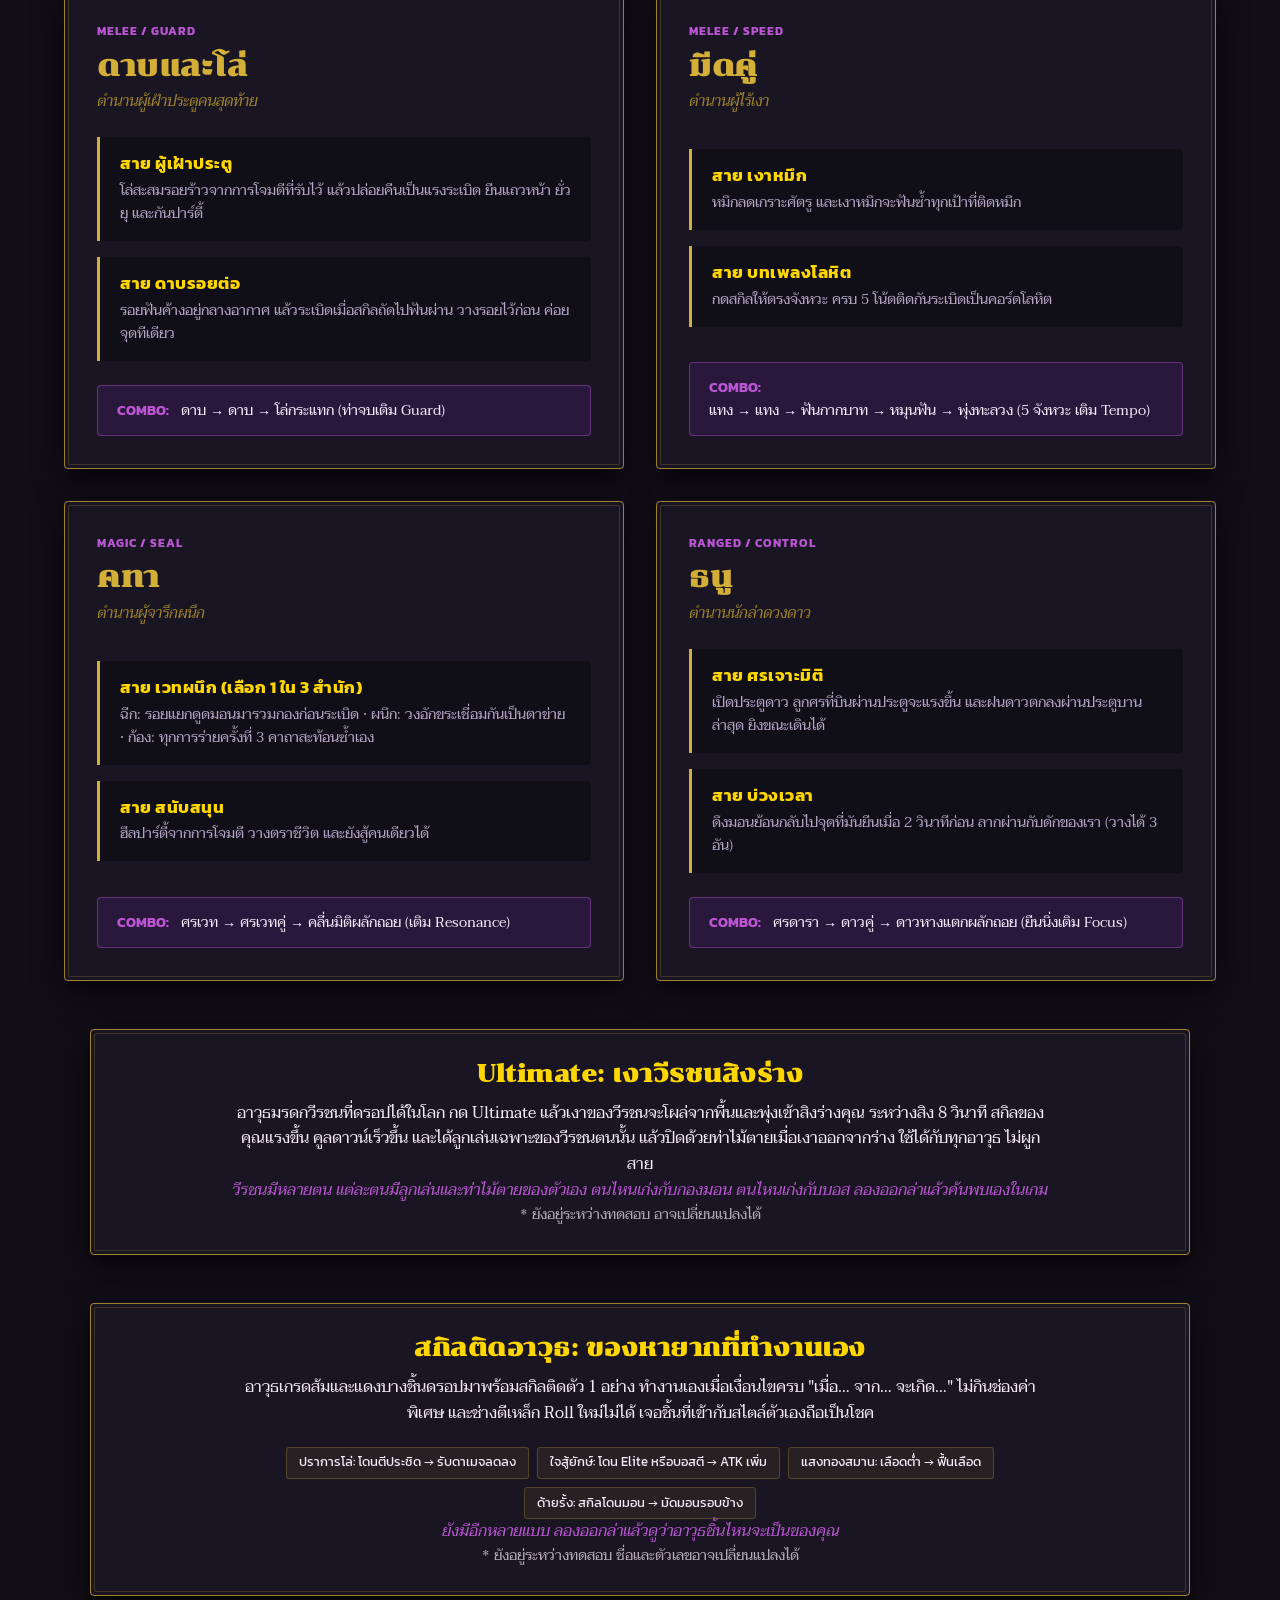
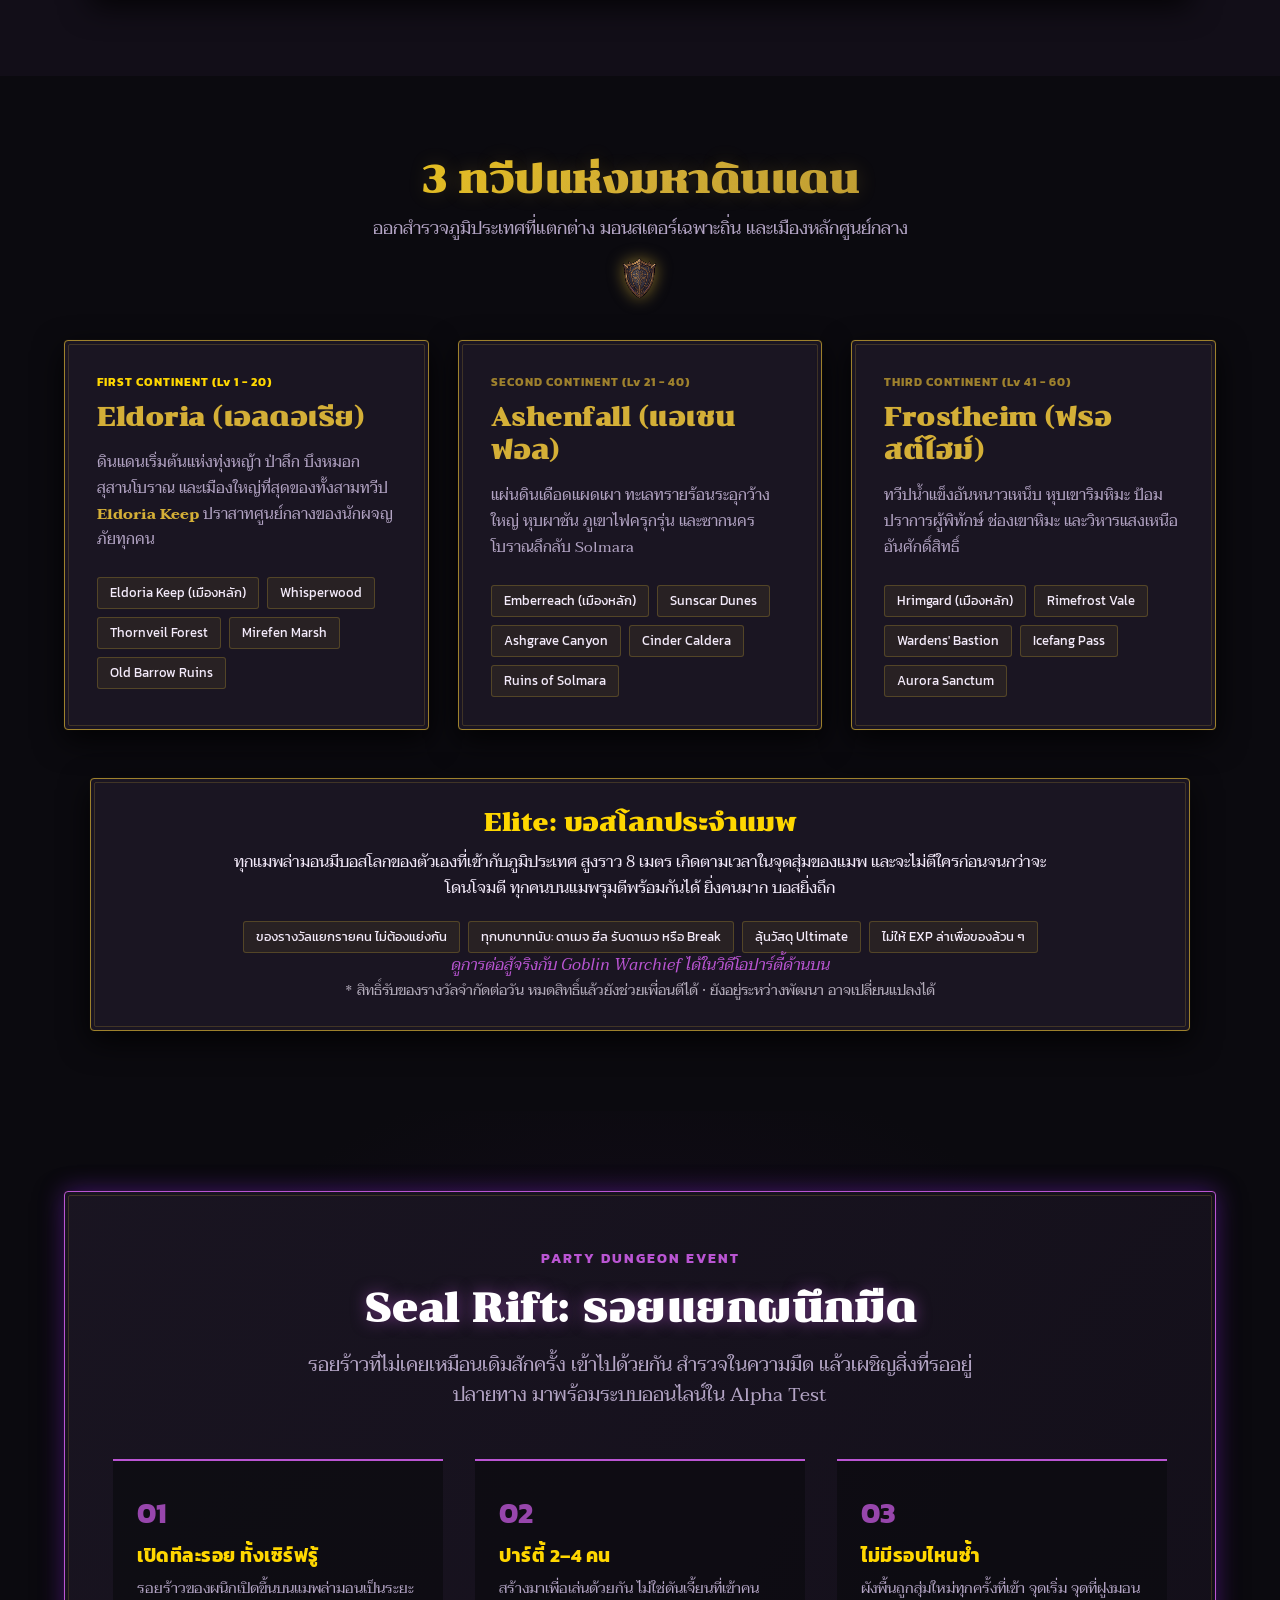
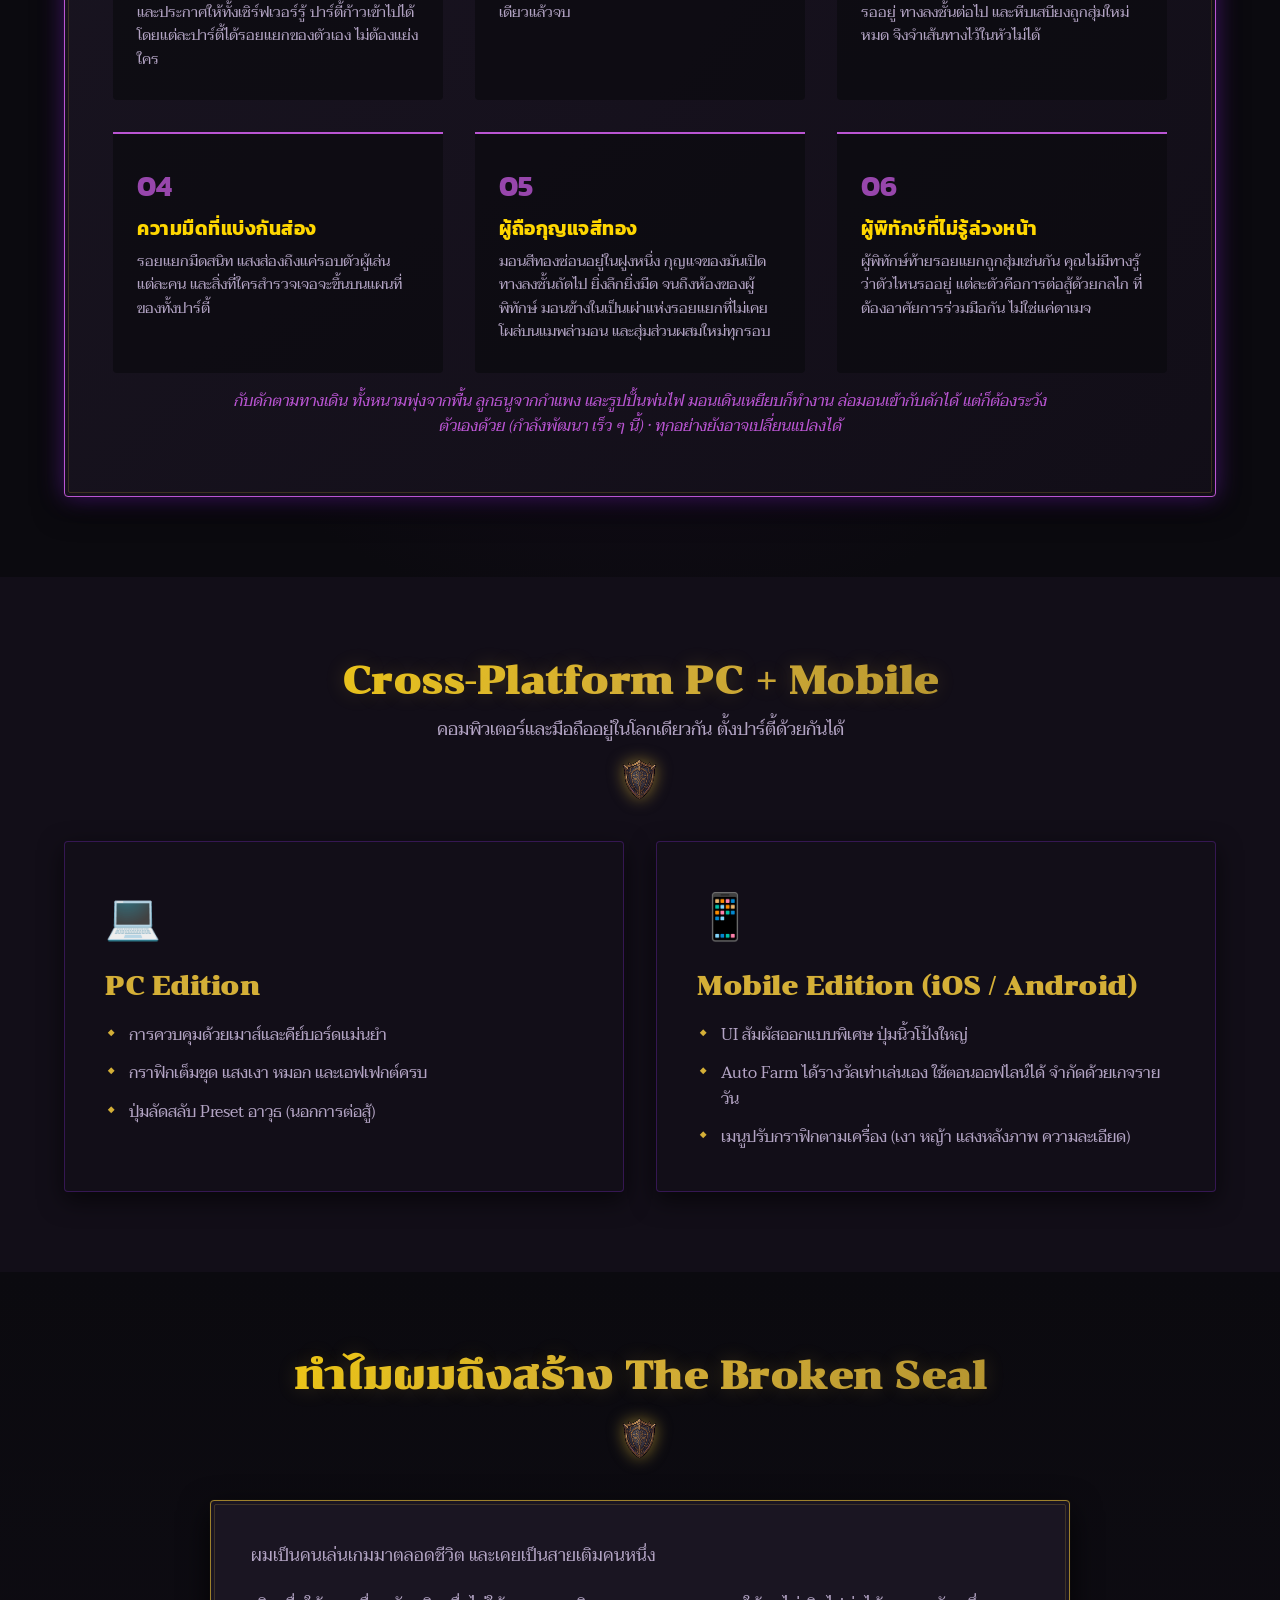
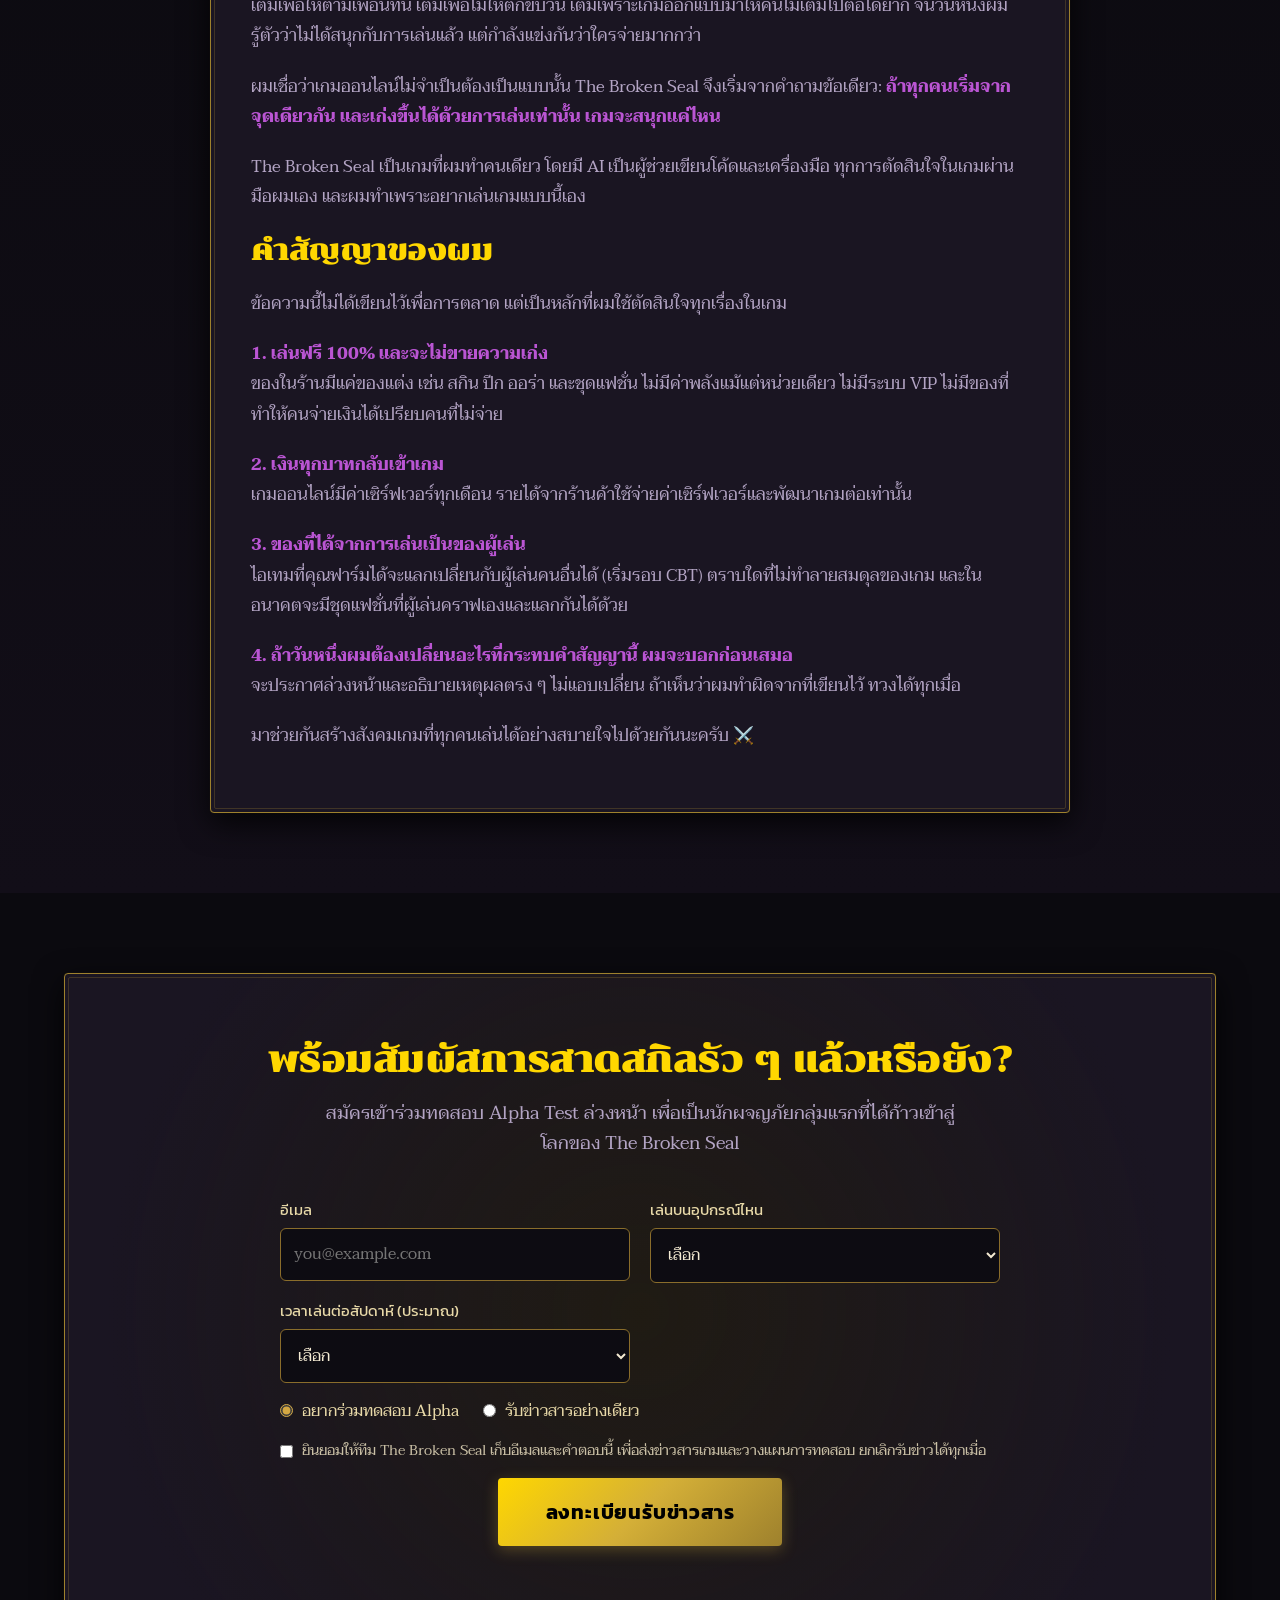
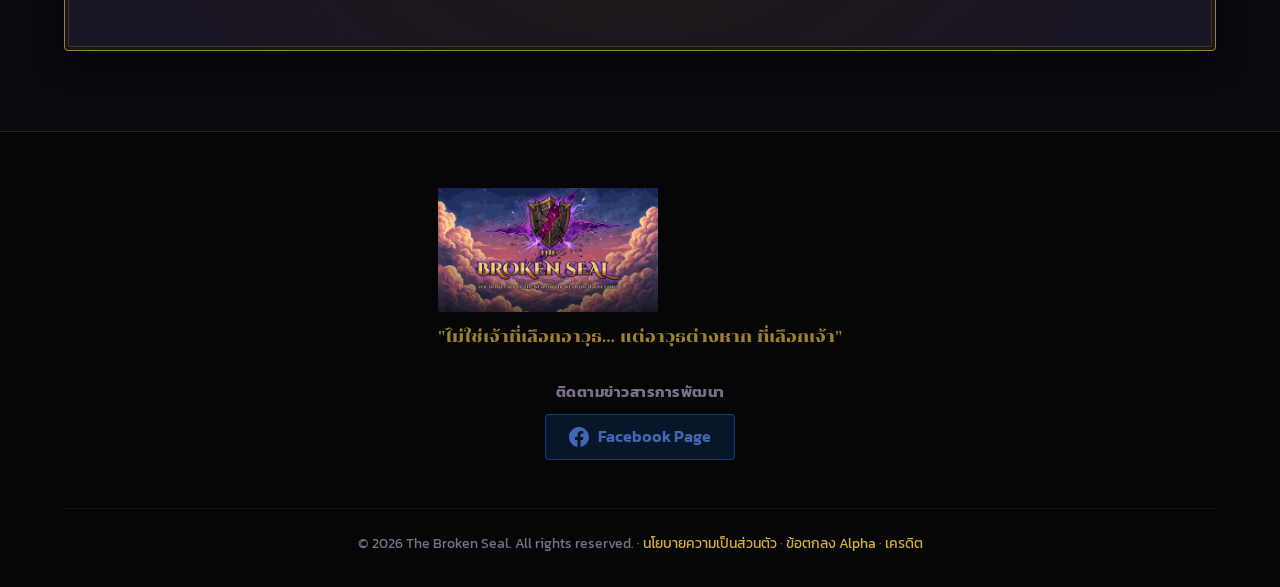
==== commit 02f3ad26: "Alpha 17 Nov 18:00 - 1 Dec 23:59: dates, download links (Windows/Mac/Android), privacy/terms/credits" ====
--- a/index.html
+++ b/index.html
@@ -11,7 +11,7 @@
     <link rel="preconnect" href="https://fonts.gstatic.com" crossorigin>
     <link href="https://fonts.googleapis.com/css2?family=Chonburi&family=Cinzel+Decorative:wght@700;900&family=Kanit:wght@400;500;600;700&family=Taviraj:ital,wght@0,300;0,400;0,600;0,700;1,400&display=swap" rel="stylesheet">
     
-    <link rel="stylesheet" href="style.css?v=20261103a">
+    <link rel="stylesheet" href="style.css?v=20261104b">
 </head>
 <body class="theme-dark lang-th">
 
@@ -152,6 +152,99 @@
         </div>
     </section>
 
+    <!-- ALPHA COUNTDOWN + DOWNLOADS (config: ALPHA_CONFIG at the top of main.js) -->
+    <section id="alpha-countdown" class="alpha-strip">
+        <div class="container">
+            <div class="alpha-countdown frame-gold" id="alphaCountdown" data-phase="before">
+                <p class="alpha-label" id="alphaLabel">
+                    <span class="lang-th" data-phase-text="before">เปิดทดสอบ Alpha ใน</span>
+                    <span class="lang-en" data-phase-text="before">Alpha test opens in</span>
+                    <span class="lang-th" data-phase-text="live" hidden>Alpha จะสิ้นสุดใน</span>
+                    <span class="lang-en" data-phase-text="live" hidden>Alpha ends in</span>
+                    <span class="lang-th" data-phase-text="after" hidden>ขอบคุณทุกคนที่ร่วมทดสอบ Alpha — เจอกันในเวอร์ชันถัดไป</span>
+                    <span class="lang-en" data-phase-text="after" hidden>Thank you to everyone who joined the Alpha — see you in the next build.</span>
+                </p>
+                <div class="alpha-timer" id="alphaTimer" aria-hidden="true">
+                    <div class="alpha-unit"><span class="alpha-num" data-unit="d">--</span><span class="alpha-cap"><span class="lang-th">วัน</span><span class="lang-en">Days</span></span></div>
+                    <div class="alpha-unit"><span class="alpha-num" data-unit="h">--</span><span class="alpha-cap"><span class="lang-th">ชั่วโมง</span><span class="lang-en">Hours</span></span></div>
+                    <div class="alpha-unit"><span class="alpha-num" data-unit="m">--</span><span class="alpha-cap"><span class="lang-th">นาที</span><span class="lang-en">Minutes</span></span></div>
+                    <div class="alpha-unit"><span class="alpha-num" data-unit="s">--</span><span class="alpha-cap"><span class="lang-th">วินาที</span><span class="lang-en">Seconds</span></span></div>
+                </div>
+                <span class="sr-only" id="alphaLive" aria-live="polite" aria-atomic="true"></span>
+                <p class="alpha-dates">
+                    <span class="lang-th">ทดสอบ Alpha: อังคาร 17 พฤศจิกายน 18:00 – อังคาร 1 ธันวาคม 2569 (เวลาประเทศไทย)</span>
+                    <span class="lang-en">Alpha test: Tue 17 November, 18:00 – Tue 1 December 2026 (Bangkok time, UTC+7)</span>
+                </p>
+            </div>
+        </div>
+    </section>
+
+    <section id="download" class="download-section">
+        <div class="container">
+            <div class="section-header">
+                <h2 class="section-title">
+                    <span class="lang-th">ดาวน์โหลด Alpha</span>
+                    <span class="lang-en">Download the Alpha</span>
+                </h2>
+                <p class="section-subtitle">
+                    <span class="lang-th" data-phase-text="before">ลิงก์จะเปิดให้กดเมื่อเริ่มรอบทดสอบ 17 พ.ย. 18:00</span>
+                    <span class="lang-en" data-phase-text="before">Links go live when the test round starts on 17 Nov, 18:00</span>
+                    <span class="lang-th" data-phase-text="live" hidden>รอบทดสอบเปิดแล้ว เลือกแพลตฟอร์มของคุณ</span>
+                    <span class="lang-en" data-phase-text="live" hidden>The test round is open — pick your platform</span>
+                    <span class="lang-th" data-phase-text="after" hidden>รอบทดสอบ Alpha สิ้นสุดแล้ว ลิงก์ถูกปิด</span>
+                    <span class="lang-en" data-phase-text="after" hidden>The Alpha round has ended; the links are closed</span>
+                </p>
+            </div>
+            <div class="download-grid">
+                <article class="download-card frame-dark">
+                    <div class="platform-icon" aria-hidden="true">🖥️</div>
+                    <h3>Windows</h3>
+                    <a class="btn-primary dl-btn" data-dl="windows" href="#download">
+                        <span class="lang-th dl-label">ดาวน์โหลดสำหรับ Windows</span><span class="lang-en dl-label">Download for Windows</span>
+                    </a>
+                    <p class="dl-note">
+                        <span class="lang-th">แตก .zip แล้วเปิดเกม หาก Windows SmartScreen เตือน กด “More info” แล้ว “Run anyway”</span>
+                        <span class="lang-en">Unzip and run the game. If Windows SmartScreen warns you, click “More info” then “Run anyway”.</span>
+                    </p>
+                </article>
+                <article class="download-card frame-dark">
+                    <div class="platform-icon" aria-hidden="true">🍎</div>
+                    <h3>macOS</h3>
+                    <a class="btn-primary dl-btn" data-dl="macos" href="#download">
+                        <span class="lang-th dl-label">ดาวน์โหลดสำหรับ macOS</span><span class="lang-en dl-label">Download for macOS</span>
+                    </a>
+                    <p class="dl-note">
+                        <span class="lang-th">แตก .zip แล้วลากแอปไปไว้ใน Applications แล้วเปิดเกม</span>
+                        <span class="lang-en">Unzip, drag the app into Applications, then open it.</span>
+                    </p>
+                </article>
+                <article class="download-card frame-dark">
+                    <div class="platform-icon" aria-hidden="true">🤖</div>
+                    <h3>Android</h3>
+                    <a class="btn-primary dl-btn" data-dl="android" href="#download">
+                        <span class="lang-th dl-label">Google Play (ทดสอบแบบปิด)</span><span class="lang-en dl-label">Google Play (closed test)</span>
+                    </a>
+                    <p class="dl-note">
+                        <span class="lang-th">เปิดลิงก์ทดสอบด้วยบัญชี Google ที่สมัคร Alpha ไว้ แล้วกดติดตั้งผ่าน Play Store</span>
+                        <span class="lang-en">Open the test link with the Google account you signed up with, then install from the Play Store.</span>
+                    </p>
+                </article>
+                <article class="download-card frame-dark">
+                    <div class="platform-icon" aria-hidden="true">📱</div>
+                    <h3>iPhone</h3>
+                    <a class="btn-primary dl-btn" data-dl="ios" href="#download">
+                        <span class="lang-th dl-label">TestFlight</span><span class="lang-en dl-label">TestFlight</span>
+                    </a>
+                    <p class="dl-note">
+                        <span class="lang-th">ติดตั้งแอป TestFlight จาก App Store ก่อน แล้วเปิดลิงก์เชิญเพื่อติดตั้งเกม</span>
+                        <span class="lang-en">Install the TestFlight app from the App Store first, then open the invite link to install the game.</span>
+                    </p>
+                </article>
+            </div>
+        </div>
+    </section>
+
+
     <!-- OVERVIEW & STORY SECTION -->
     <section id="overview" class="section-padding overview-section">
         <div class="container">
@@ -1166,12 +1259,15 @@
             </div>
             
             <div class="footer-bottom">
-                <p>&copy; 2026 The Broken Seal. All rights reserved.</p>
+                <p>&copy; 2026 The Broken Seal. All rights reserved.
+                    · <a href="privacy.html"><span class="lang-th">นโยบายความเป็นส่วนตัว</span><span class="lang-en">Privacy</span></a>
+                    · <a href="terms.html"><span class="lang-th">ข้อตกลง Alpha</span><span class="lang-en">Alpha terms</span></a>
+                    · <a href="credits.html"><span class="lang-th">เครดิต</span><span class="lang-en">Credits</span></a></p>
             </div>
         </div>
     </footer>
 
-    <script src="main.js"></script>
+    <script src="main.js?v=20261104a"></script>
     <script src="extras.js?v=20261029d"></script>
     <!-- Cloudflare Web Analytics --><script type='module' src='https://static.cloudflareinsights.com/beacon.min.js' data-cf-beacon='{"token": "aaf0d91f701942b8920fa7b689e79f5c"}'></script><!-- End Cloudflare Web Analytics -->
 </body>
--- a/style.css
+++ b/style.css
@@ -1563,3 +1563,33 @@
 
 /* Weapon skills + Elite cards: pill rows under the lead text */
 .weapon-skill-list { justify-content: center; margin: 1.25rem auto 0; max-width: 900px; }
+
+/* --- ALPHA COUNTDOWN + DOWNLOADS --- */
+.sr-only { position: absolute; width: 1px; height: 1px; padding: 0; margin: -1px; overflow: hidden; clip: rect(0,0,0,0); white-space: nowrap; border: 0; }
+.alpha-strip { padding: 2.5rem 0 1rem; }
+.alpha-countdown { text-align: center; padding: 1.75rem 1rem; max-width: 760px; margin: 0 auto; background: var(--bg-card); border-radius: 6px; }
+.alpha-label { font-family: var(--font-heading); color: var(--gold-primary); font-size: 1.25rem; margin-bottom: 1rem; }
+[data-phase-text][hidden], .alpha-timer[hidden] { display: none !important; }   /* label + download subtitle phase texts */
+.alpha-timer { display: flex; justify-content: center; gap: 0.75rem; }
+.alpha-unit { display: flex; flex-direction: column; align-items: center; min-width: 4.5rem; }
+.alpha-num {
+    font-family: var(--font-ui); font-weight: 700; font-size: 2.6rem; line-height: 1.1;
+    font-variant-numeric: tabular-nums; font-feature-settings: "tnum";
+    min-width: 2ch; display: inline-block; text-align: center; color: var(--gold-bright);
+}
+.alpha-cap { font-size: 0.8rem; color: var(--text-muted); text-transform: uppercase; letter-spacing: 0.5px; }
+.alpha-dates { margin-top: 1rem; font-size: 0.9rem; color: var(--text-muted); }
+.download-section { padding: 2rem 0 3rem; }
+.download-grid { display: grid; grid-template-columns: repeat(auto-fit, minmax(220px, 1fr)); gap: 1.25rem; }
+.download-card { padding: 1.5rem 1.25rem; text-align: center; display: flex; flex-direction: column; align-items: center; gap: 0.9rem; min-width: 0; }
+.download-card h3 { margin: 0; }
+.dl-btn { width: 100%; max-width: 100%; text-align: center; white-space: normal; text-transform: none; }
+.dl-btn.is-soon { background: rgba(26, 21, 34, 0.8); color: var(--text-dim); border: 1px dashed var(--gold-dark); box-shadow: none; cursor: not-allowed; pointer-events: none; }
+.dl-note { font-size: 0.9rem; color: var(--text-muted); line-height: 1.6; }
+@media (max-width: 480px) {
+    .alpha-timer { gap: 0.25rem; }
+    .alpha-unit { min-width: 0; flex: 1 1 0; }
+    .alpha-num { font-size: 2rem; }
+    .alpha-cap { font-size: 0.7rem; }
+    .alpha-label { font-size: 1.05rem; }
+}
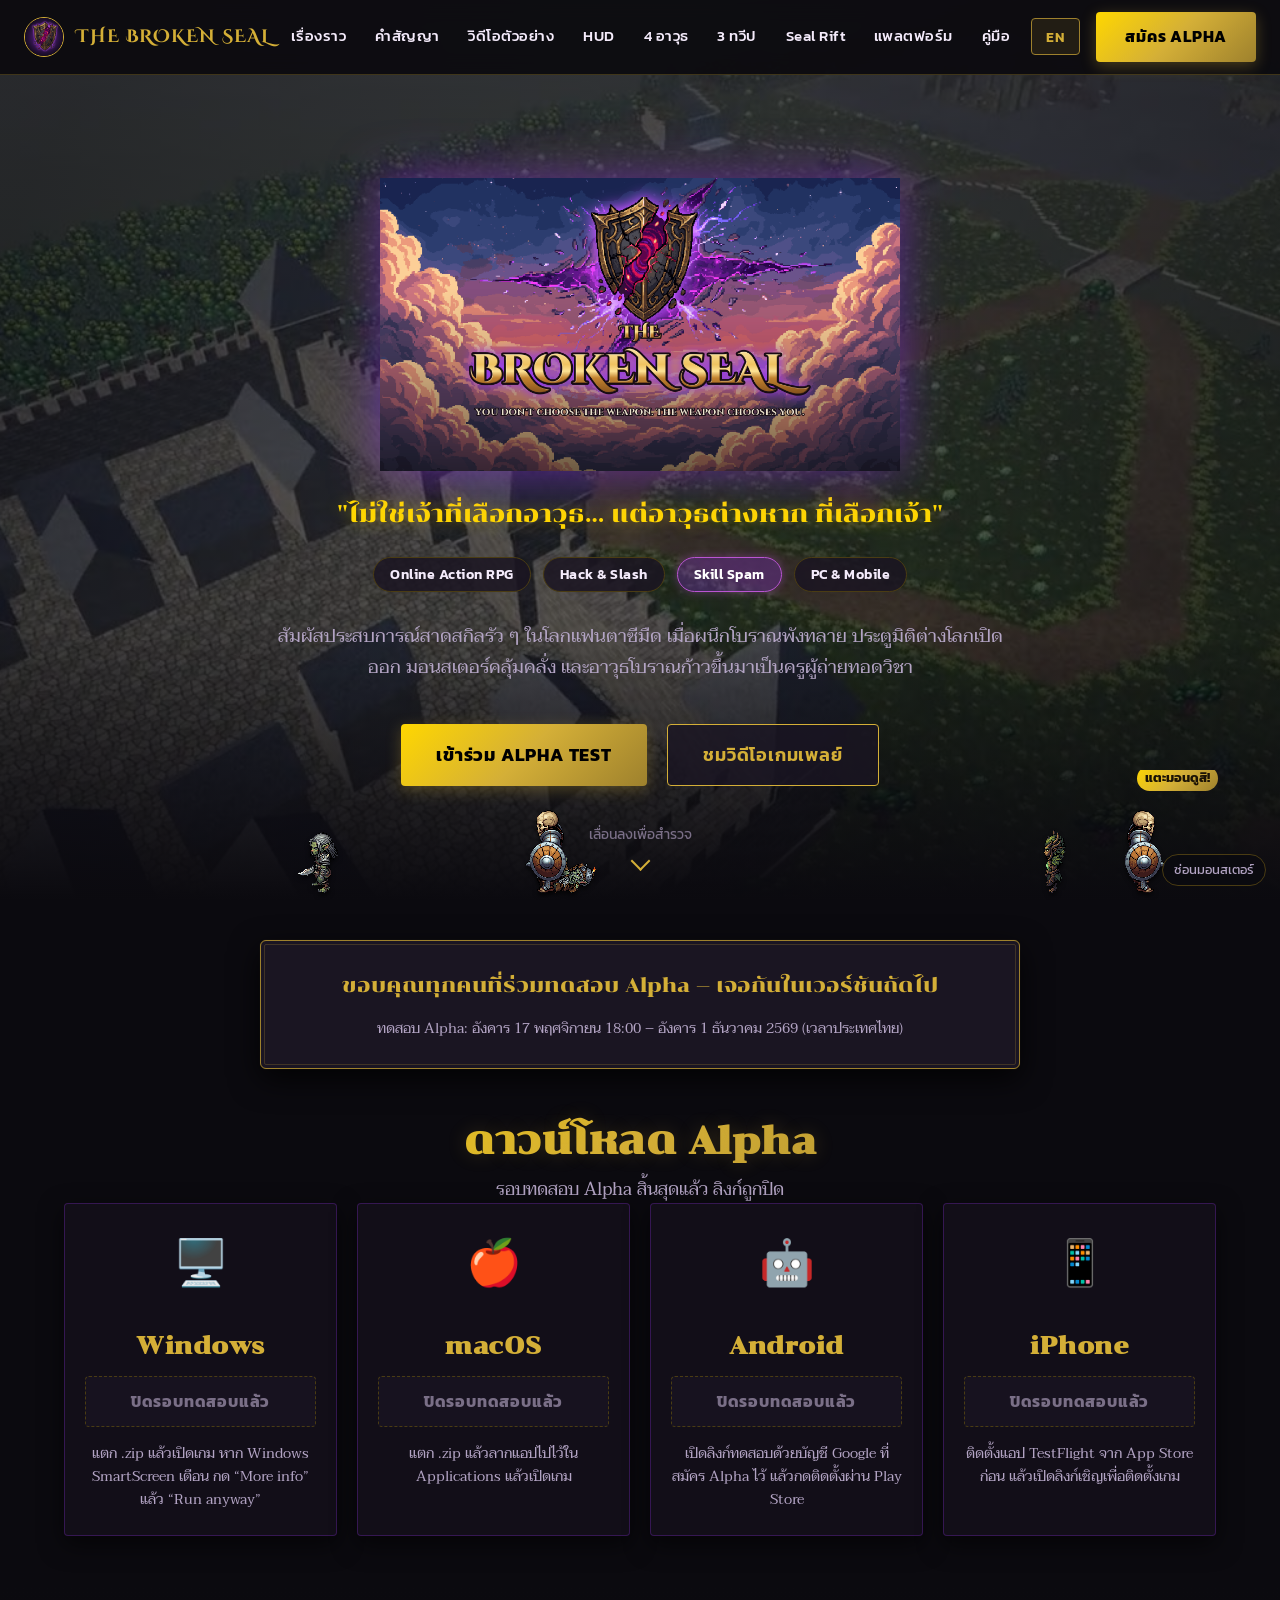
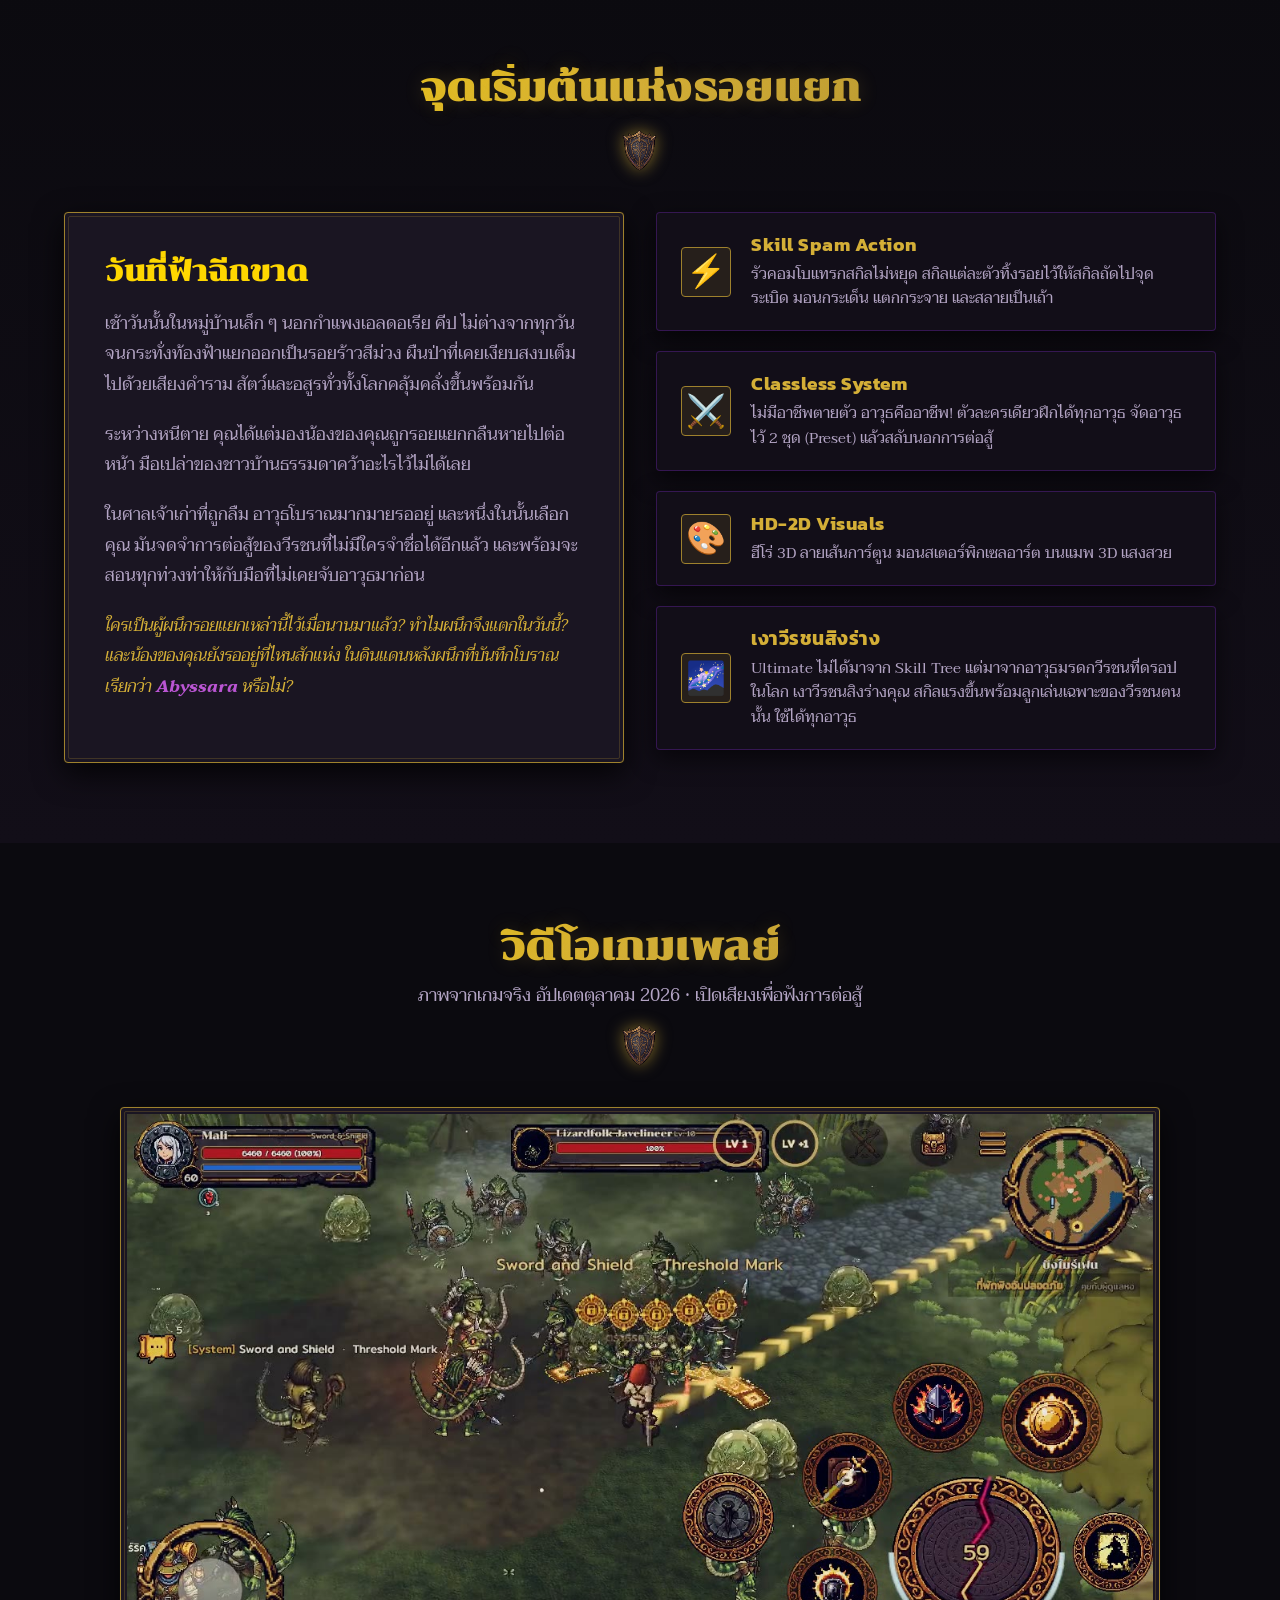
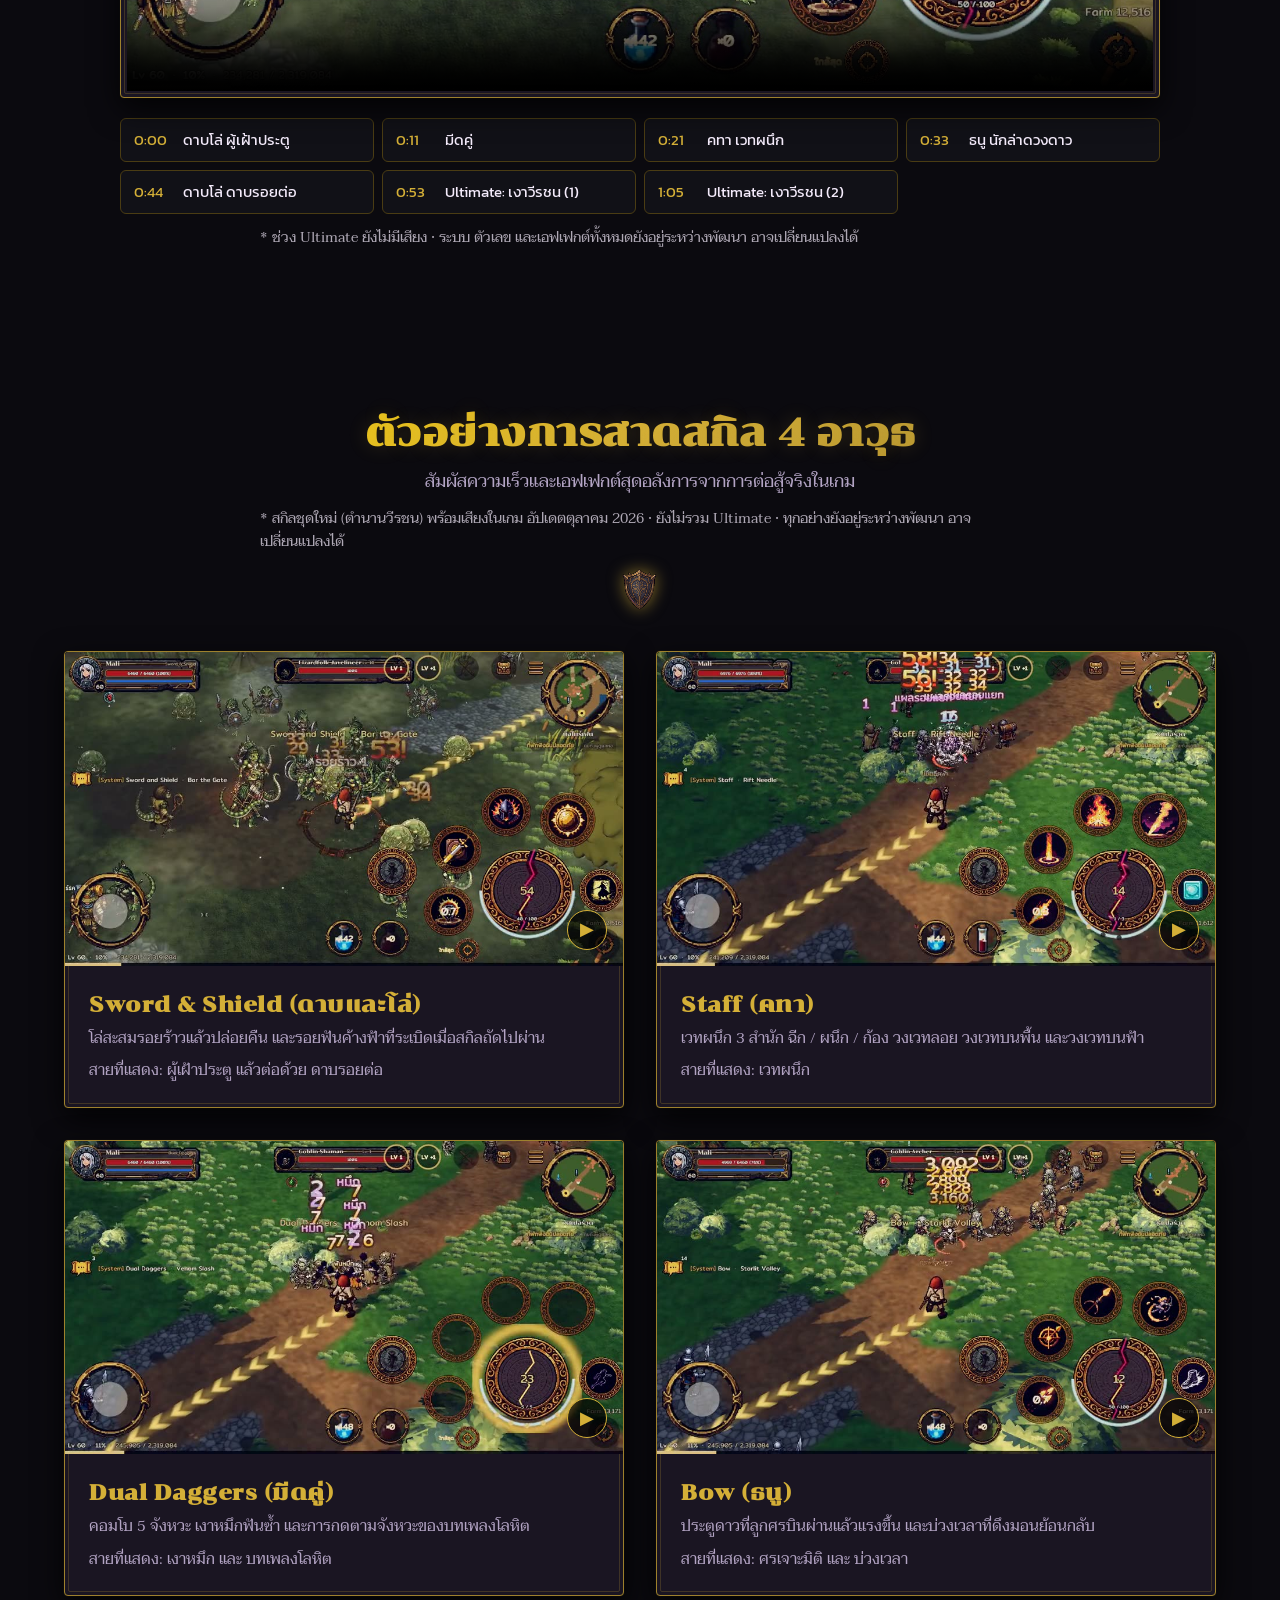
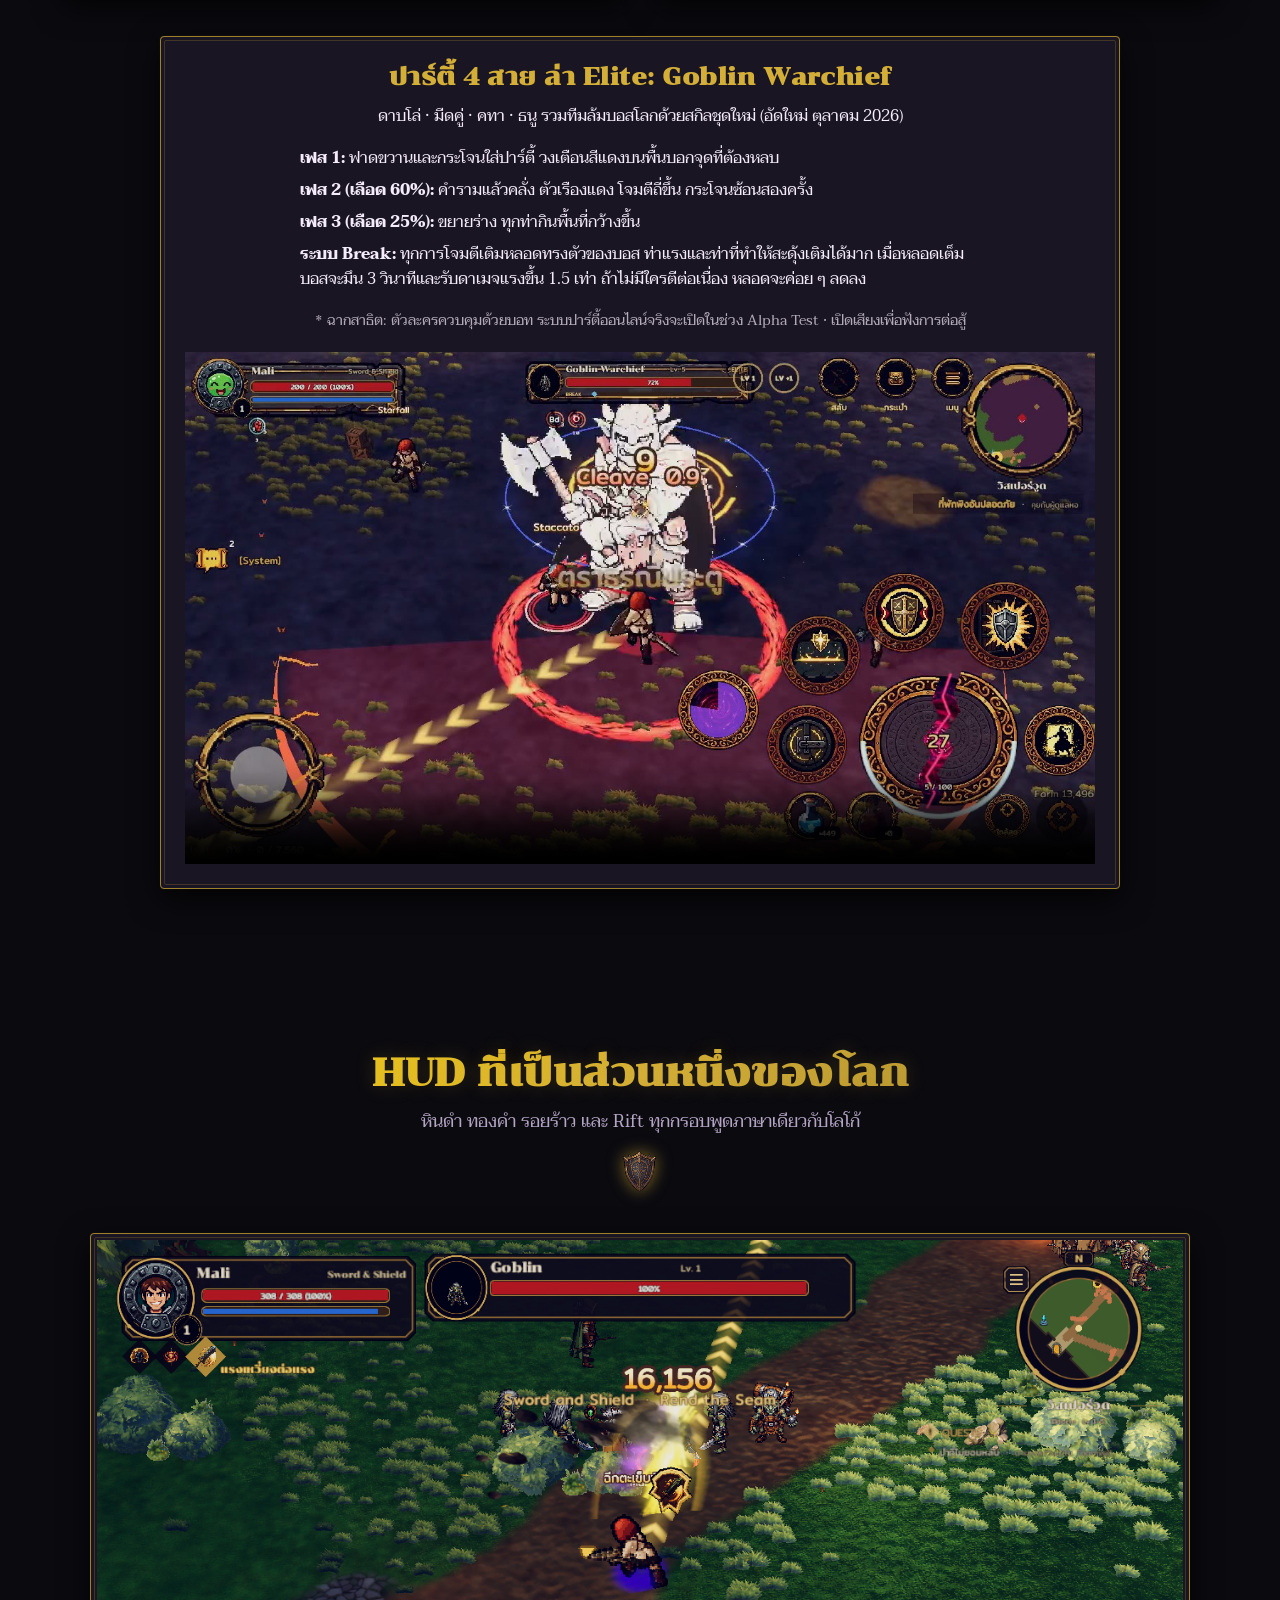
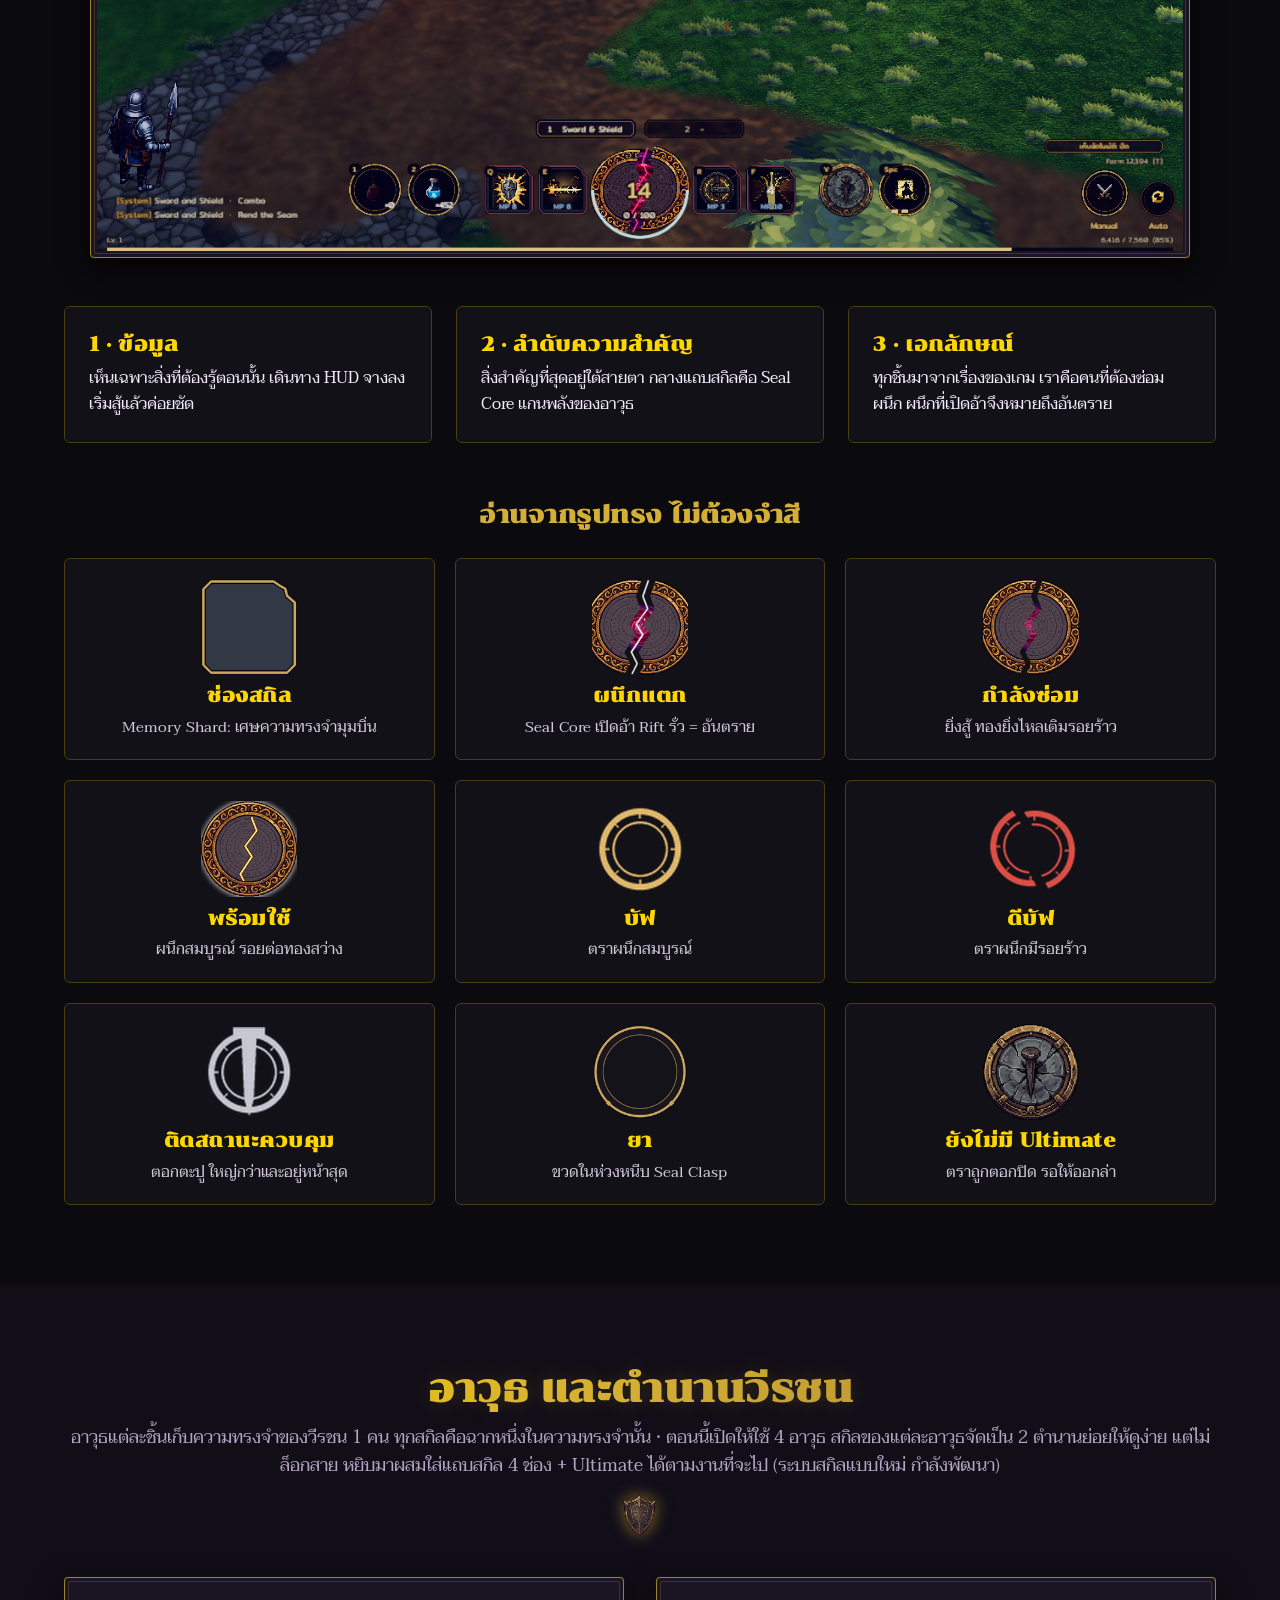
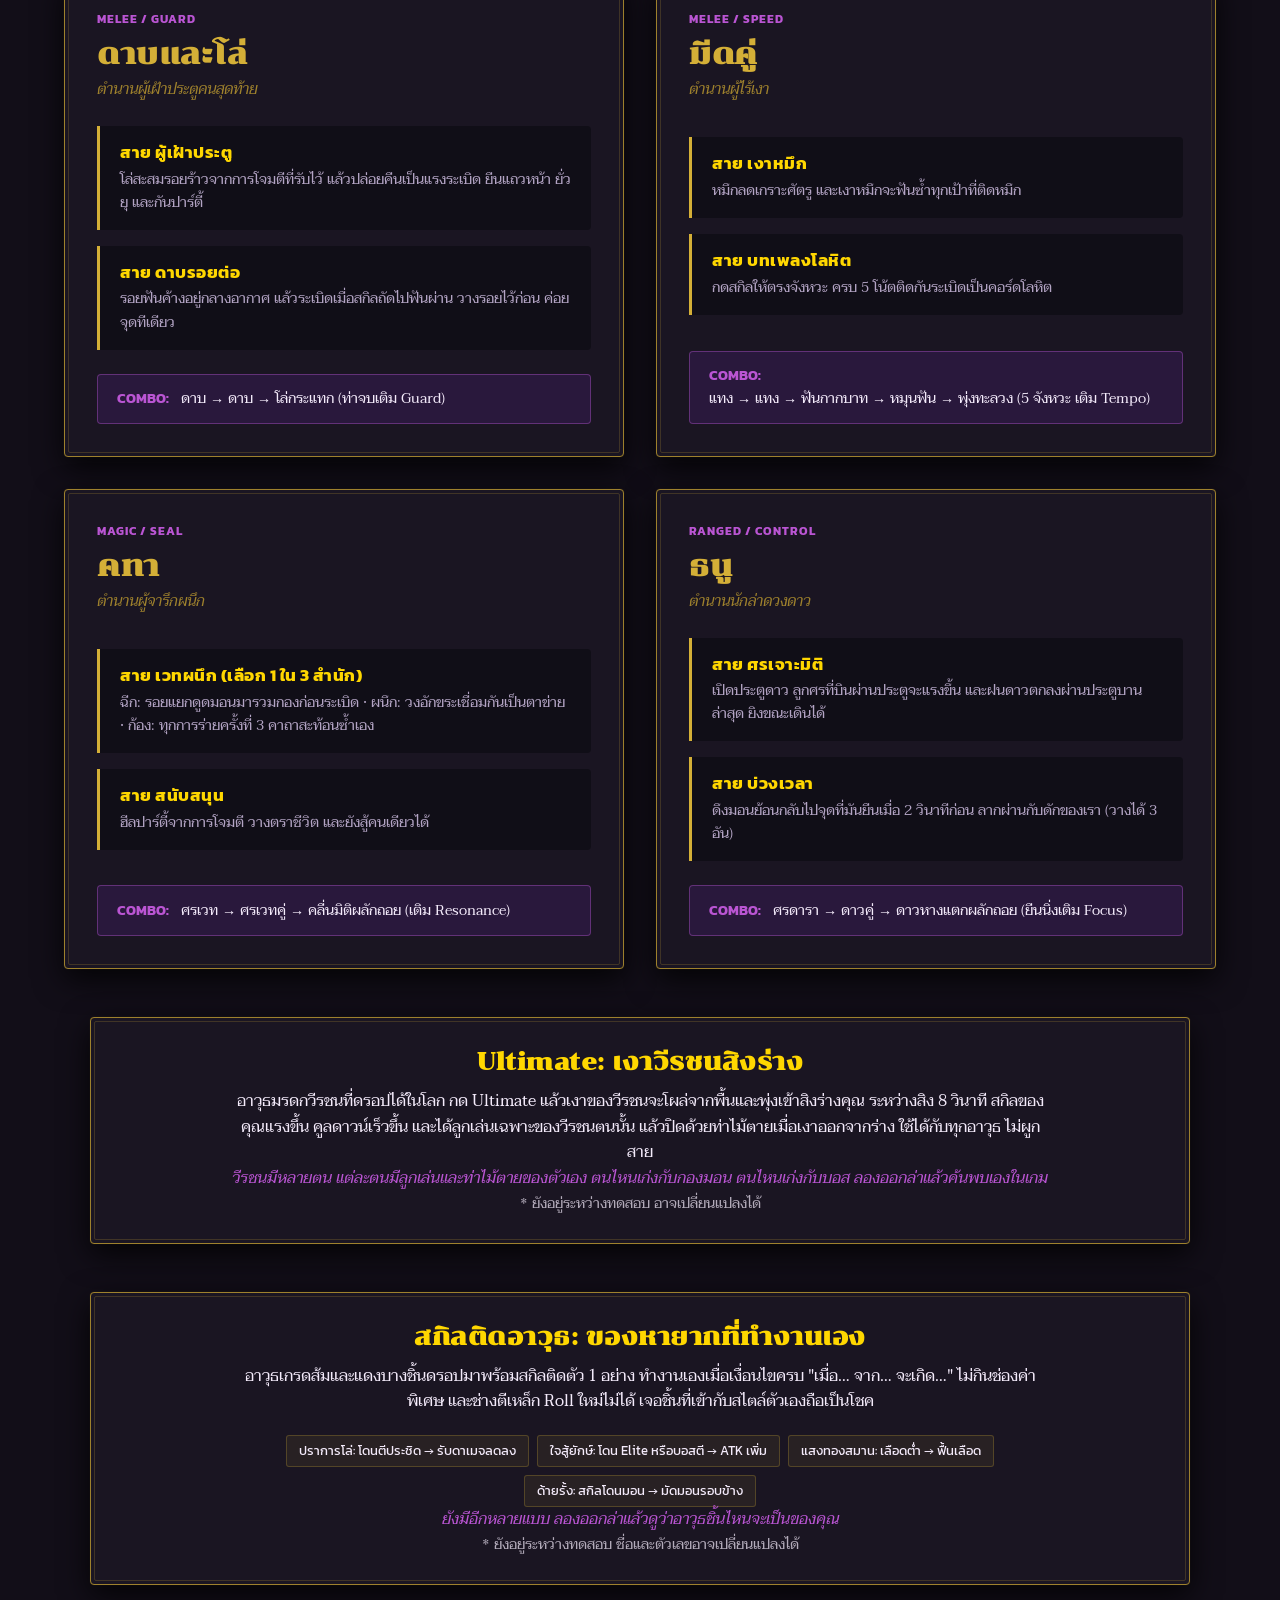
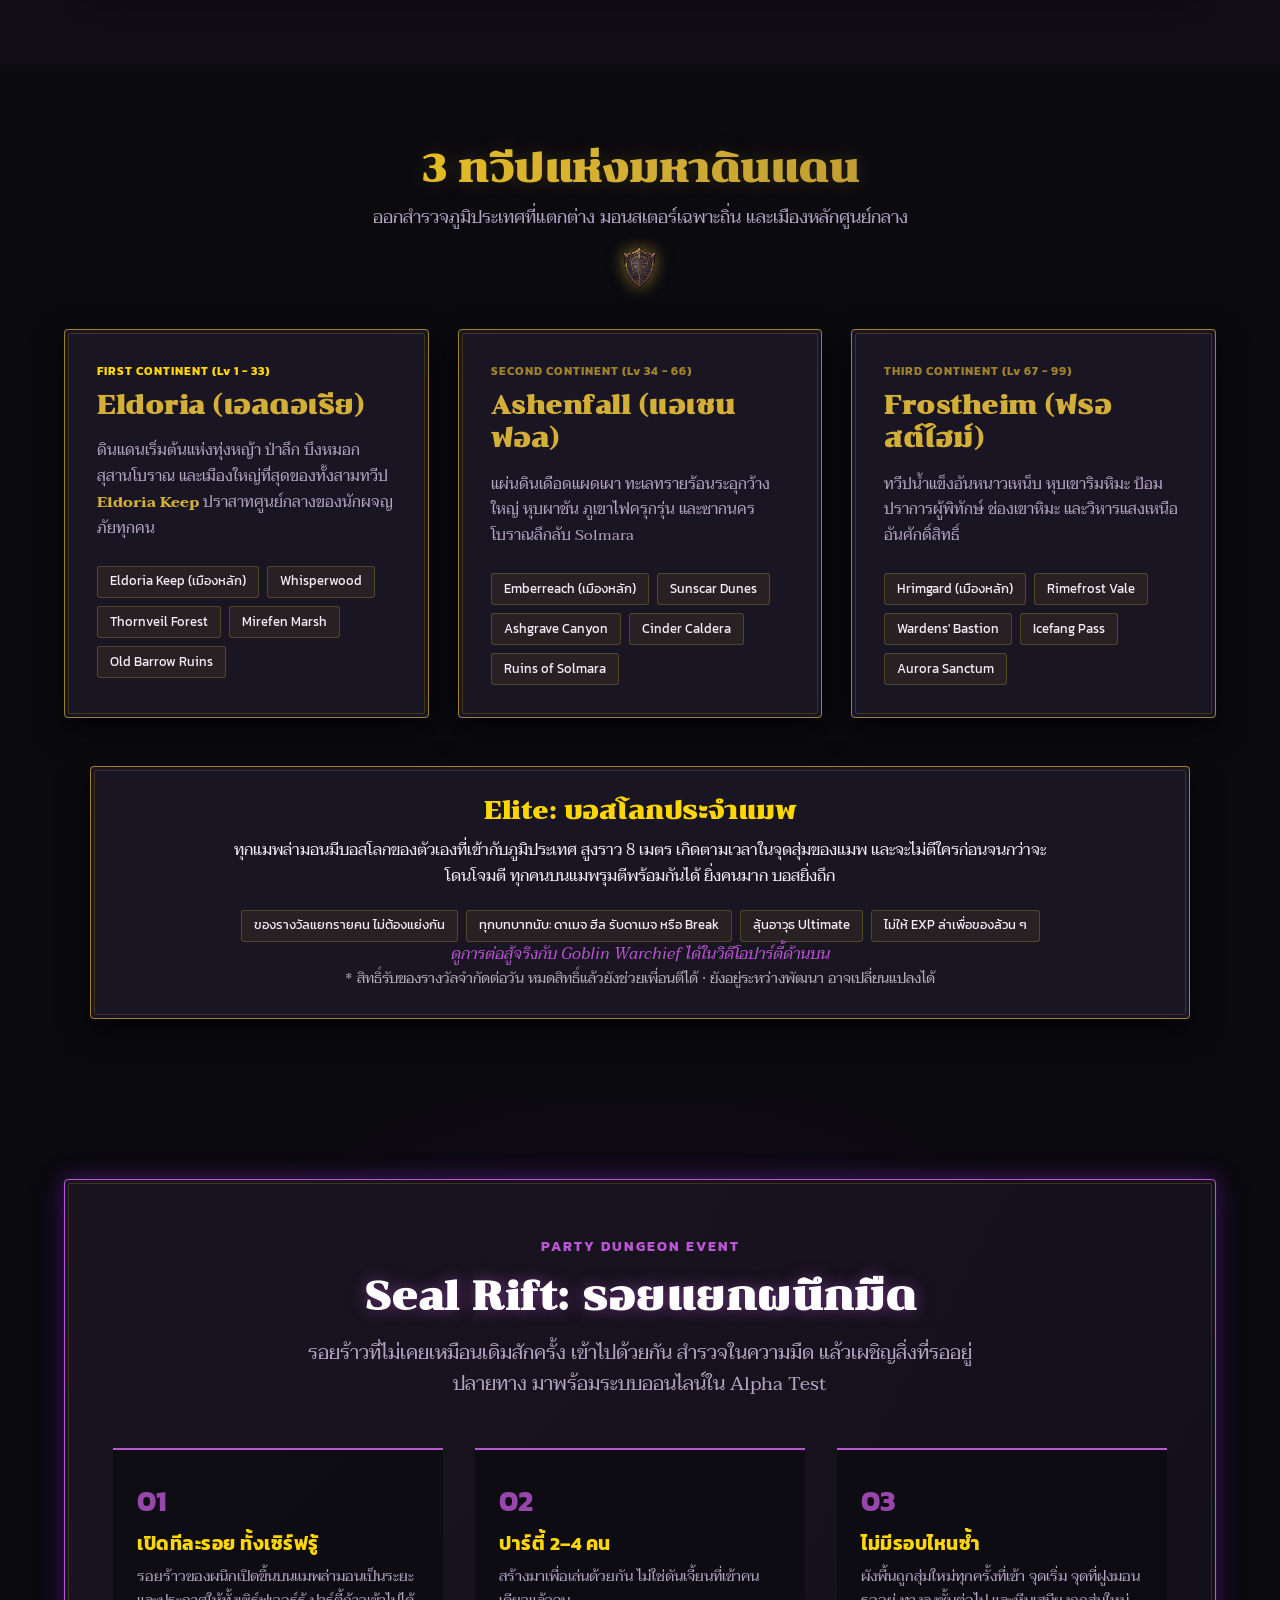
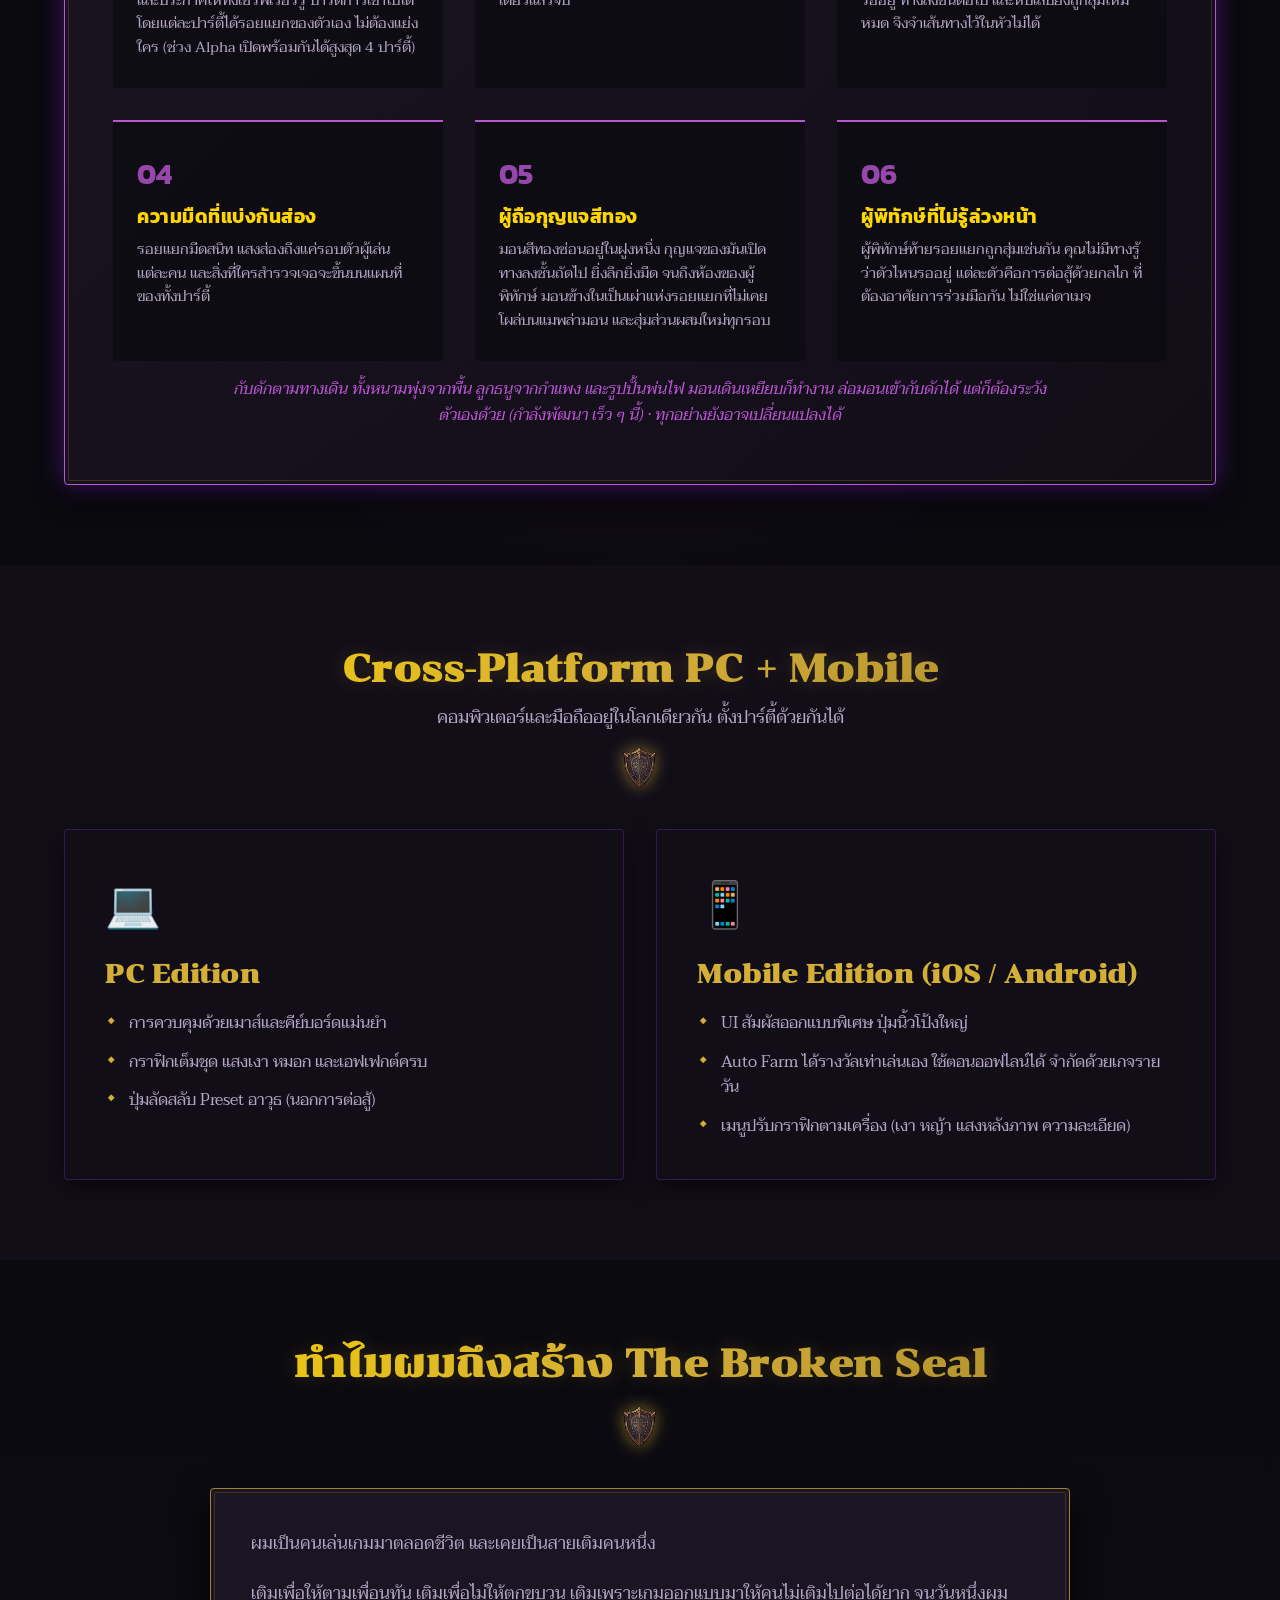
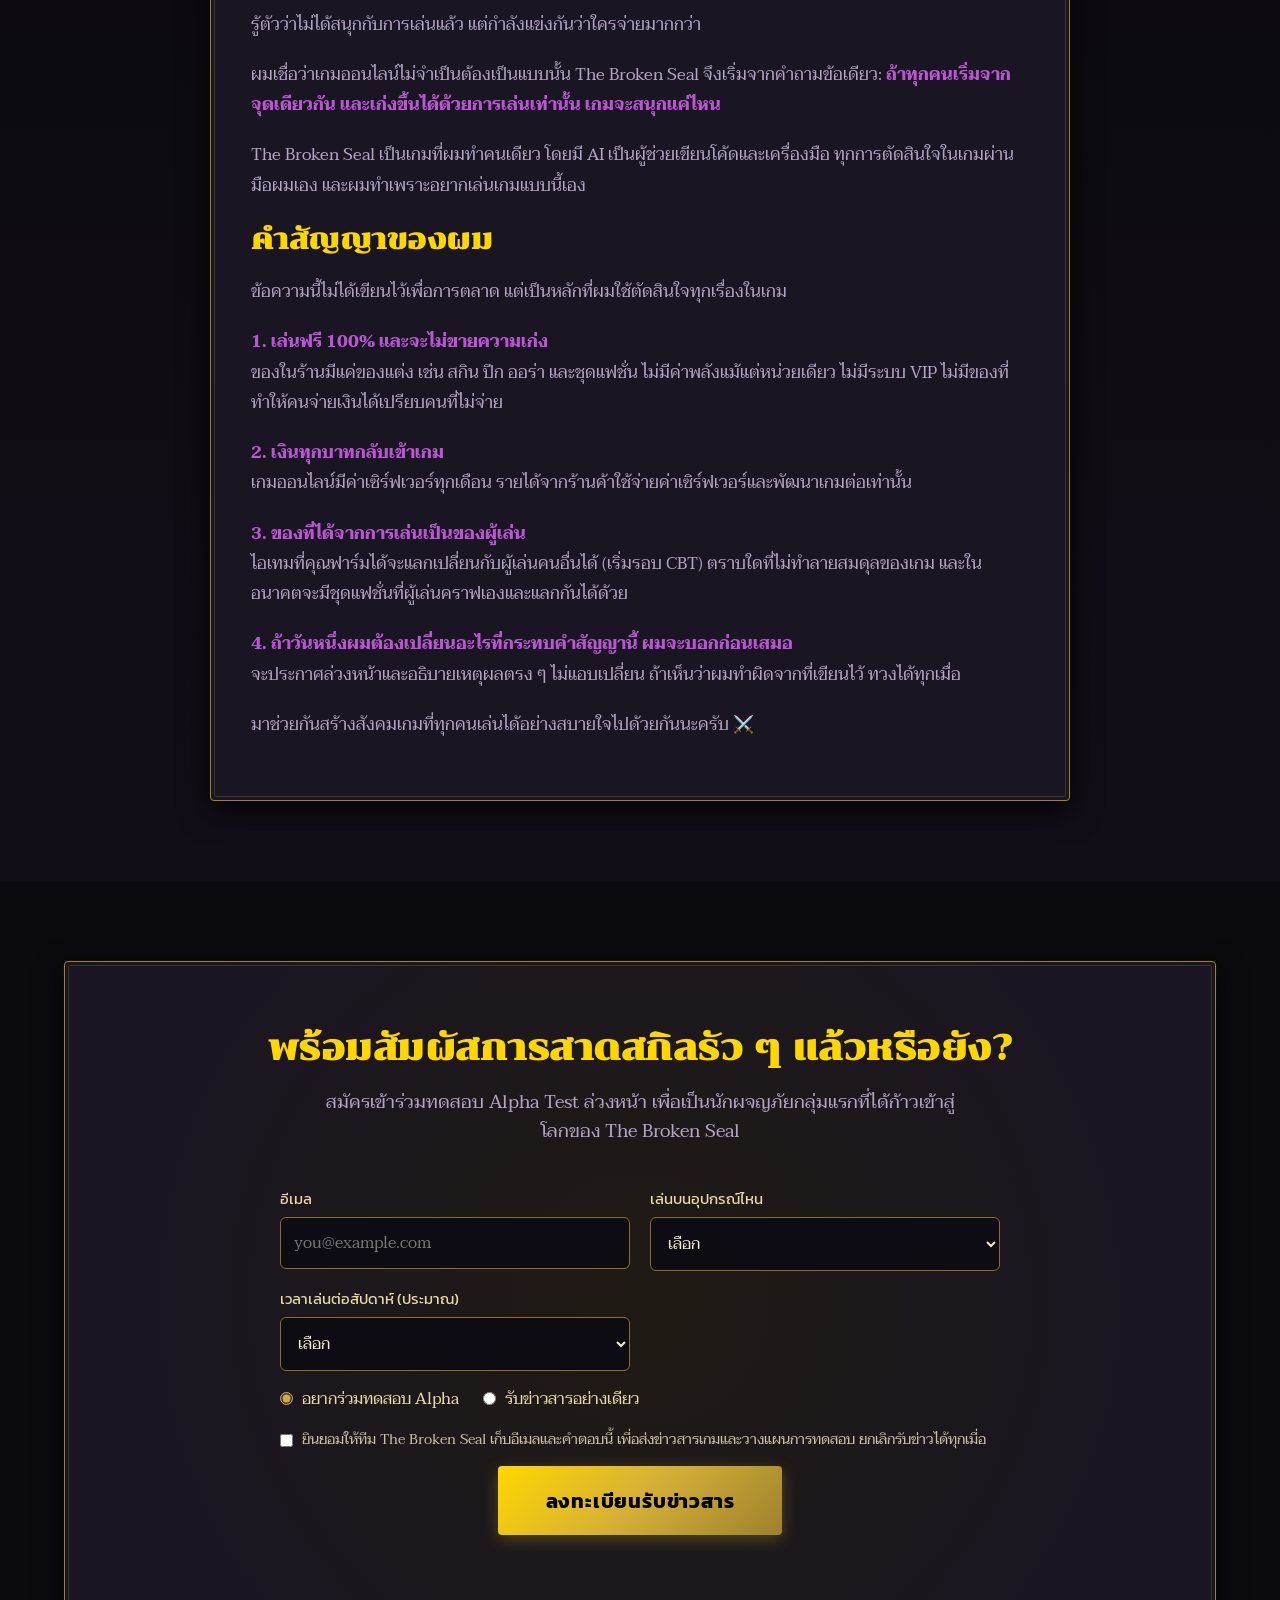
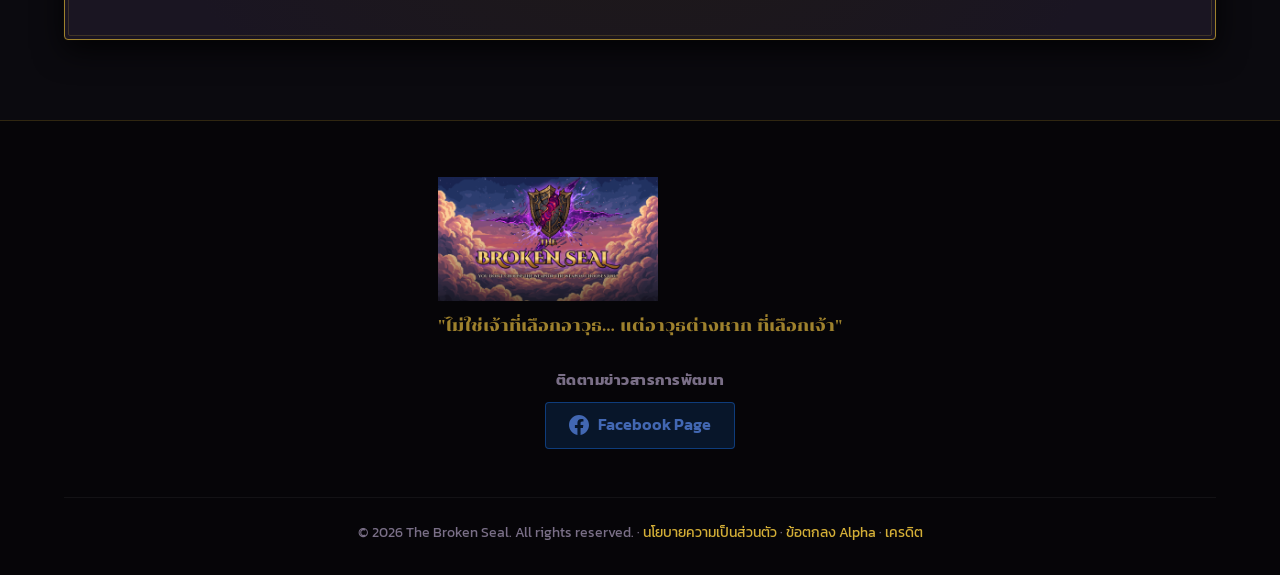
==== commit a1e1f3d9: "Copy matches the game: continent levels, Ultimate weapon drop, art style, Seal Rift parties, mercena" ====
--- a/index.html
+++ b/index.html
@@ -319,8 +319,8 @@
                                 <span class="lang-en">HD-2D Visuals</span>
                             </h4>
                             <p>
-                                <span class="lang-th">ตัวละครพิกเซลความละเอียดสูง แสดงผลบนแมพ 3D กราฟิกแสงเงาสมจริง</span>
-                                <span class="lang-en">High-definition pixel art characters set inside realistic, atmospheric 3D worlds.</span>
+                                <span class="lang-th">ฮีโร่ 3D ลายเส้นการ์ตูน มอนสเตอร์พิกเซลอาร์ต บนแมพ 3D แสงสวย</span>
+                                <span class="lang-en">Toon-shaded 3D heroes and pixel-art monsters in bright, atmospheric 3D worlds.</span>
                             </p>
                         </div>
                     </div>
@@ -879,7 +879,7 @@
             <div class="continents-wrapper">
                 <!-- Continent 1: Eldoria -->
                 <div class="continent-card active frame-gold">
-                    <div class="continent-tag">FIRST CONTINENT (Lv 1 - 20)</div>
+                    <div class="continent-tag">FIRST CONTINENT (Lv 1 - 33)</div>
                     <h3>
                         <span class="lang-th">Eldoria (เอลดอเรีย)</span>
                         <span class="lang-en">Eldoria</span>
@@ -899,7 +899,7 @@
 
                 <!-- Continent 2: Ashenfall -->
                 <div class="continent-card frame-gold">
-                    <div class="continent-tag">SECOND CONTINENT (Lv 21 - 40)</div>
+                    <div class="continent-tag">SECOND CONTINENT (Lv 34 - 66)</div>
                     <h3>
                         <span class="lang-th">Ashenfall (แอเชนฟอล)</span>
                         <span class="lang-en">Ashenfall</span>
@@ -919,7 +919,7 @@
 
                 <!-- Continent 3: Frostheim -->
                 <div class="continent-card frame-gold">
-                    <div class="continent-tag">THIRD CONTINENT (Lv 41 - 60)</div>
+                    <div class="continent-tag">THIRD CONTINENT (Lv 67 - 99)</div>
                     <h3>
                         <span class="lang-th">Frostheim (ฟรอสต์ไฮม์)</span>
                         <span class="lang-en">Frostheim</span>
@@ -951,7 +951,7 @@
                 <div class="zones-list weapon-skill-list">
                     <span class="zone-pill"><span class="lang-th">ของรางวัลแยกรายคน ไม่ต้องแย่งกัน</span><span class="lang-en">Rewards rolled per player, no fighting over loot</span></span>
                     <span class="zone-pill"><span class="lang-th">ทุกบทบาทนับ: ดาเมจ ฮีล รับดาเมจ หรือ Break</span><span class="lang-en">Every role counts: damage, healing, tanking or Break</span></span>
-                    <span class="zone-pill"><span class="lang-th">ลุ้นวัสดุ Ultimate</span><span class="lang-en">A chance at Ultimate materials</span></span>
+                    <span class="zone-pill"><span class="lang-th">ลุ้นอาวุธ Ultimate</span><span class="lang-en">A chance at an Ultimate weapon</span></span>
                     <span class="zone-pill"><span class="lang-th">ไม่ให้ EXP ล่าเพื่อของล้วน ๆ</span><span class="lang-en">No EXP: you hunt it for the loot</span></span>
                 </div>
                 <p class="ult-teaser">
@@ -990,8 +990,8 @@
                                 <span class="lang-en">A Crack the Whole Server Hears</span>
                             </h4>
                             <p>
-                                <span class="lang-th">รอยร้าวของผนึกเปิดขึ้นบนแมพล่ามอนเป็นระยะ และประกาศให้ทั้งเซิร์ฟเวอร์รู้ ปาร์ตี้ก้าวเข้าไปได้ โดยแต่ละปาร์ตี้ได้รอยแยกของตัวเอง ไม่ต้องแย่งใคร</span>
-                                <span class="lang-en">Every so often the seal cracks open on the hunting grounds and the whole server is told. Parties step through, each into a rift of its own, with no one to race.</span>
+                                <span class="lang-th">รอยร้าวของผนึกเปิดขึ้นบนแมพล่ามอนเป็นระยะ และประกาศให้ทั้งเซิร์ฟเวอร์รู้ ปาร์ตี้ก้าวเข้าไปได้ โดยแต่ละปาร์ตี้ได้รอยแยกของตัวเอง ไม่ต้องแย่งใคร (ช่วง Alpha เปิดพร้อมกันได้สูงสุด 4 ปาร์ตี้)</span>
+                                <span class="lang-en">Every so often the seal cracks open on the hunting grounds and the whole server is told. Parties step through, each into a rift of its own, with no one to race (up to 4 parties at once during Alpha).</span>
                             </p>
                         </div>
 
@@ -1181,7 +1181,7 @@
                 </h2>
                 <p class="cta-text">
                     <span class="lang-th">สมัครเข้าร่วมทดสอบ Alpha Test ล่วงหน้า เพื่อเป็นนักผจญภัยกลุ่มแรกที่ได้ก้าวเข้าสู่โลกของ The Broken Seal</span>
-                    <span class="lang-en">Sign up for early Alpha Test access and be among the first heroes to break into Abyssara.</span>
+                    <span class="lang-en">Sign up for early Alpha Test access and be among the first to step into the world of The Broken Seal.</span>
                 </p>
                 
                 <!-- Sign-up: counts interest and sizes the Alpha servers (platform, play time).
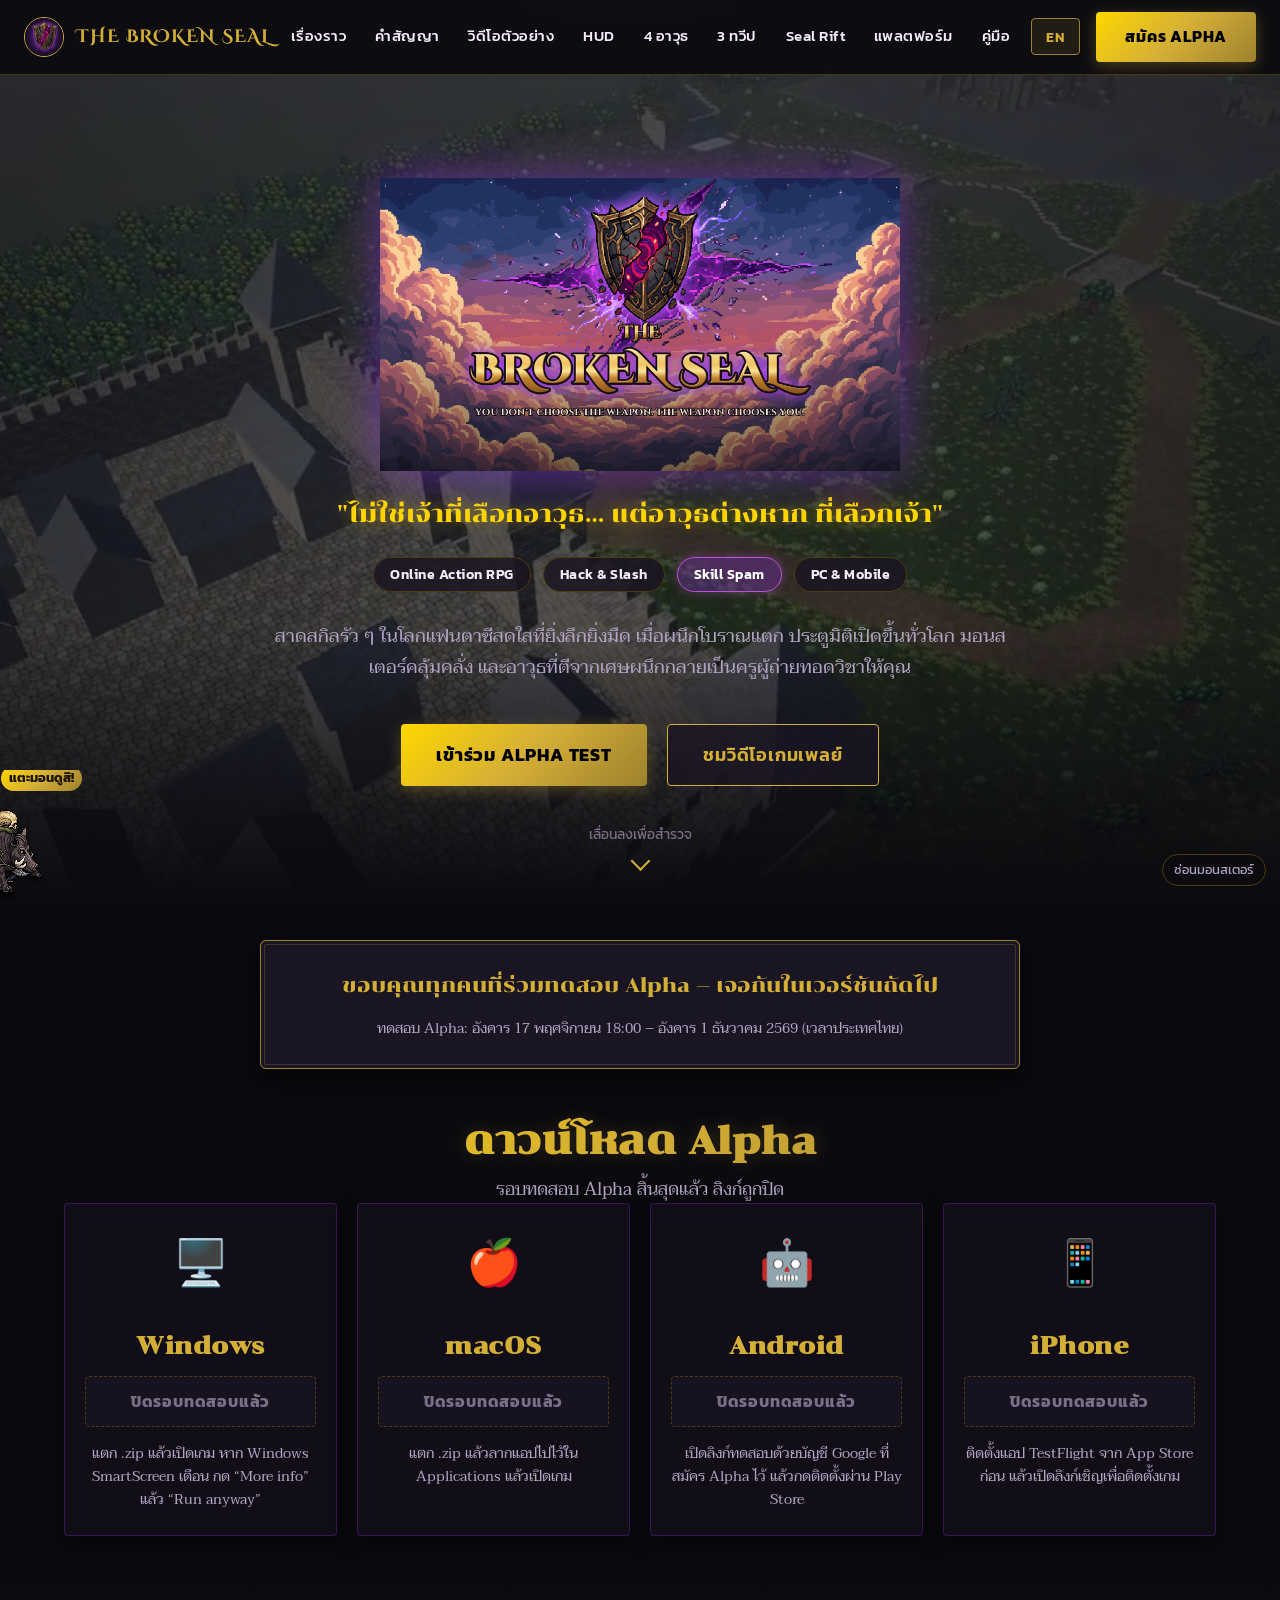
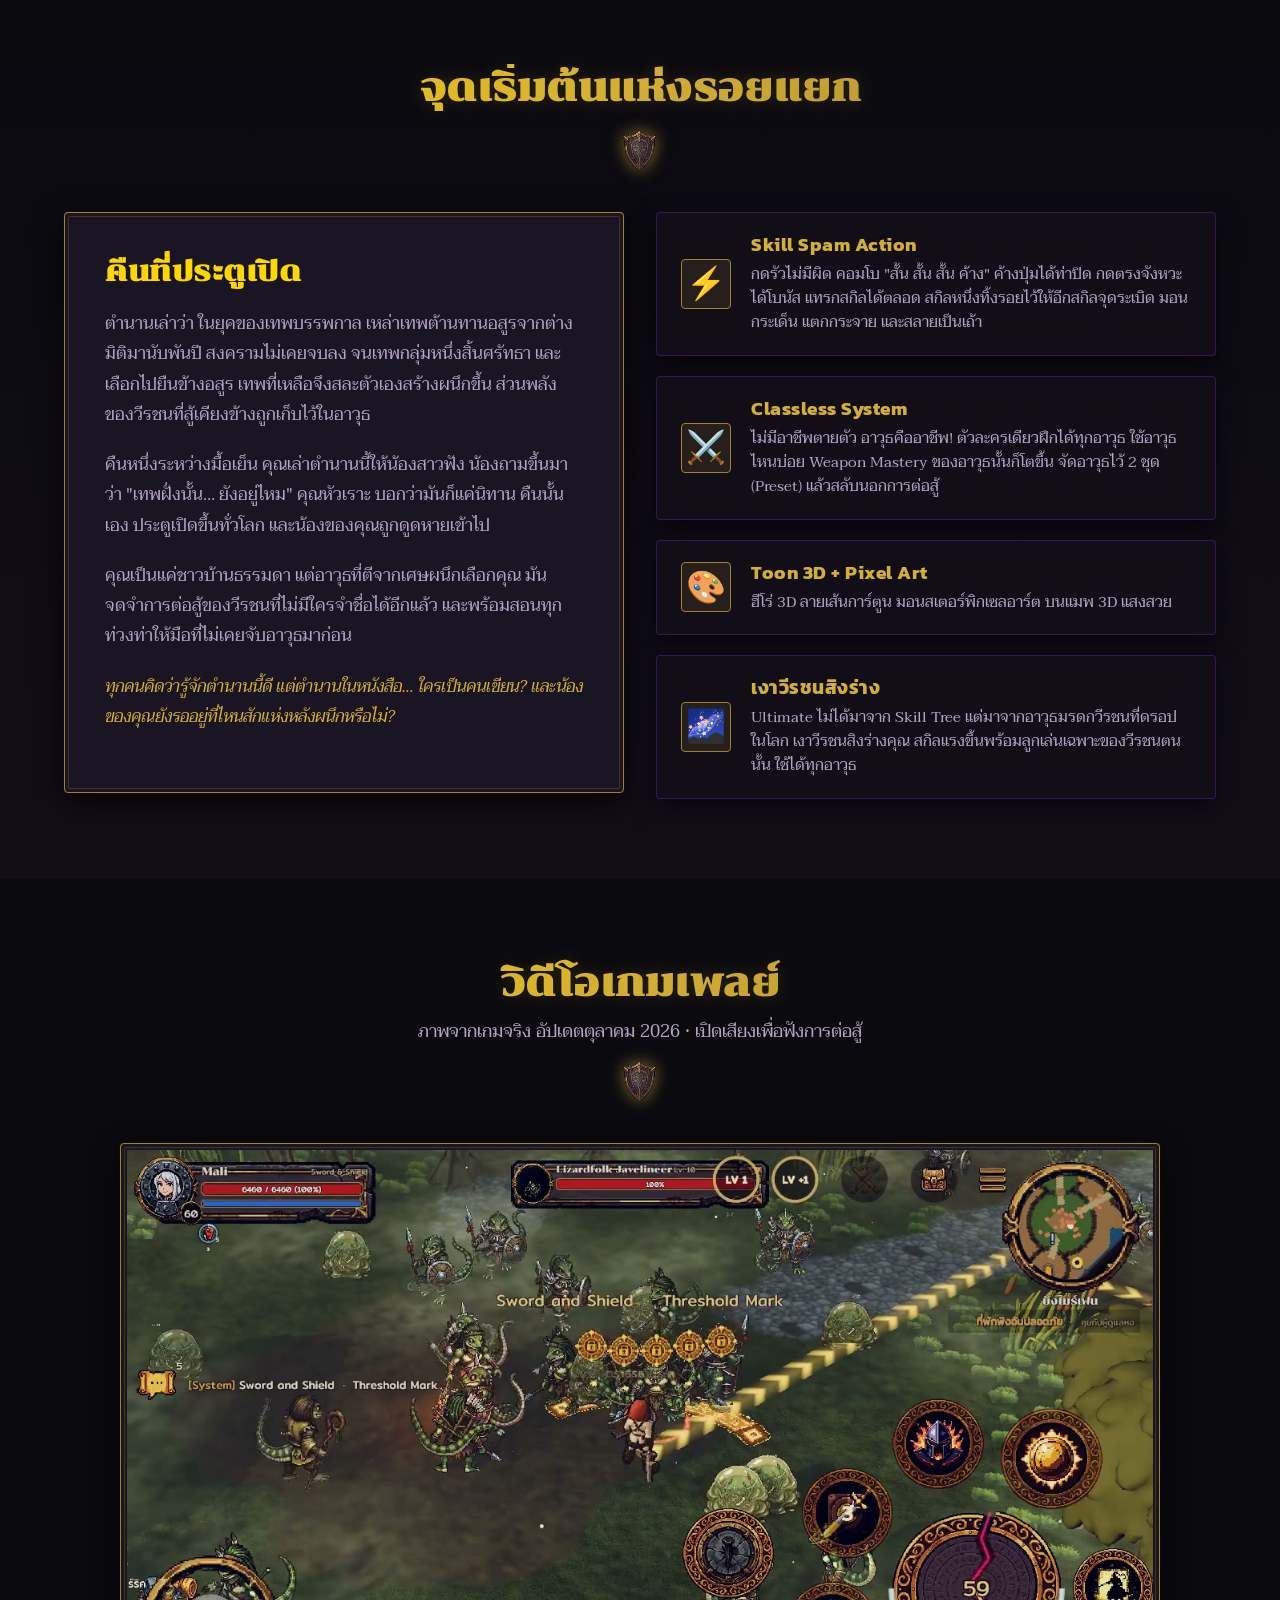
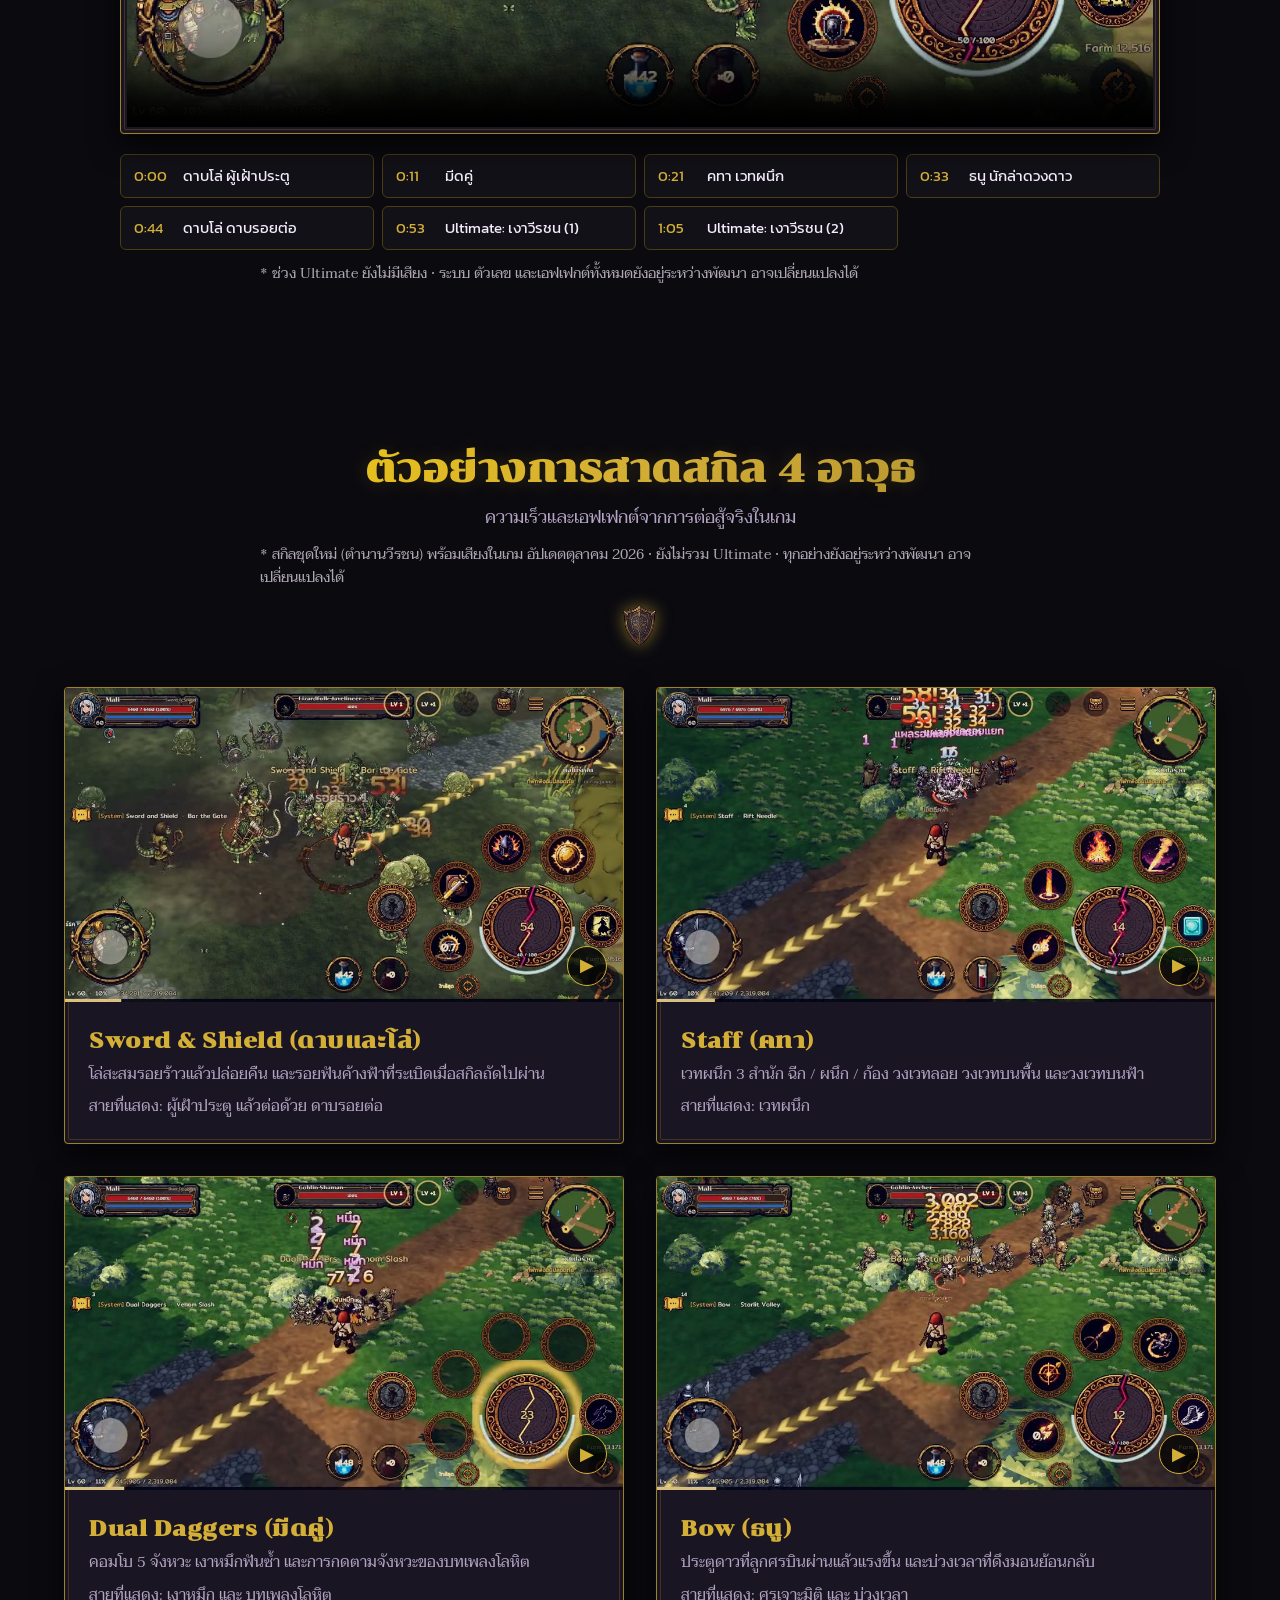
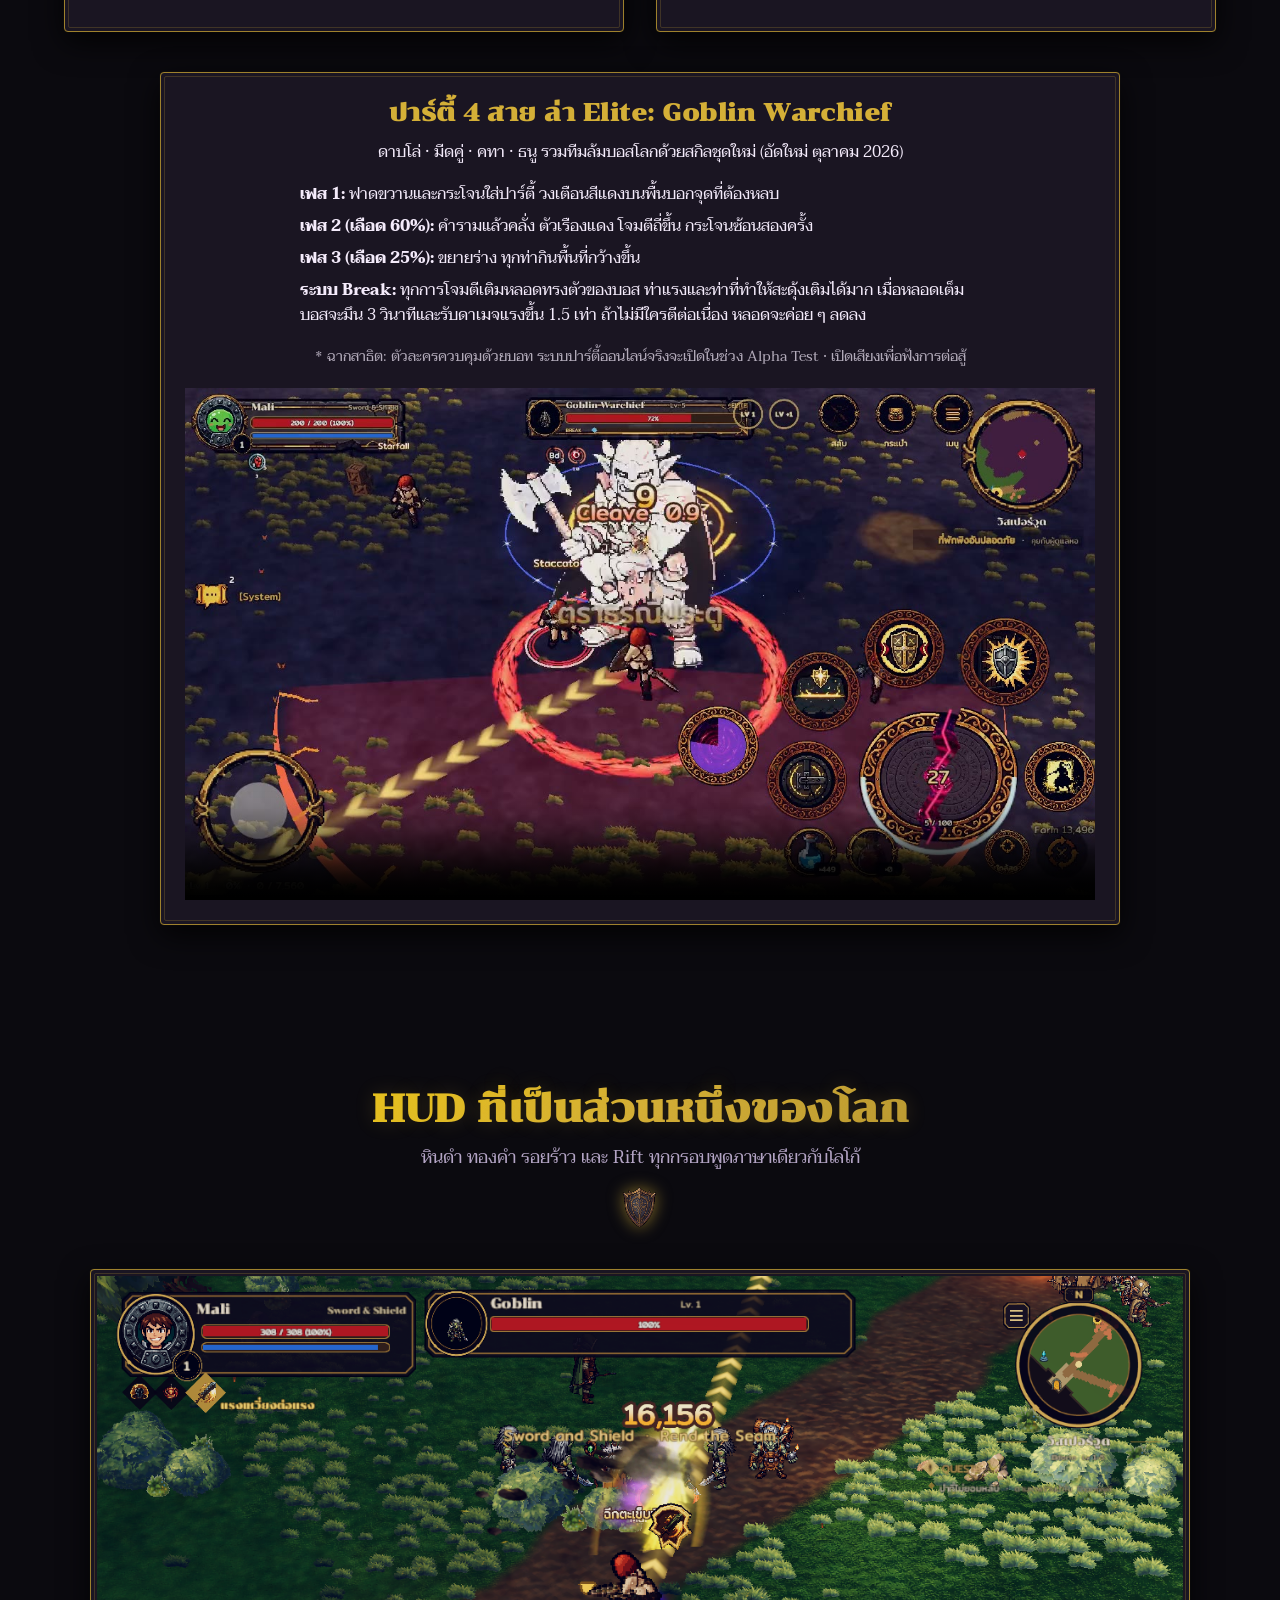
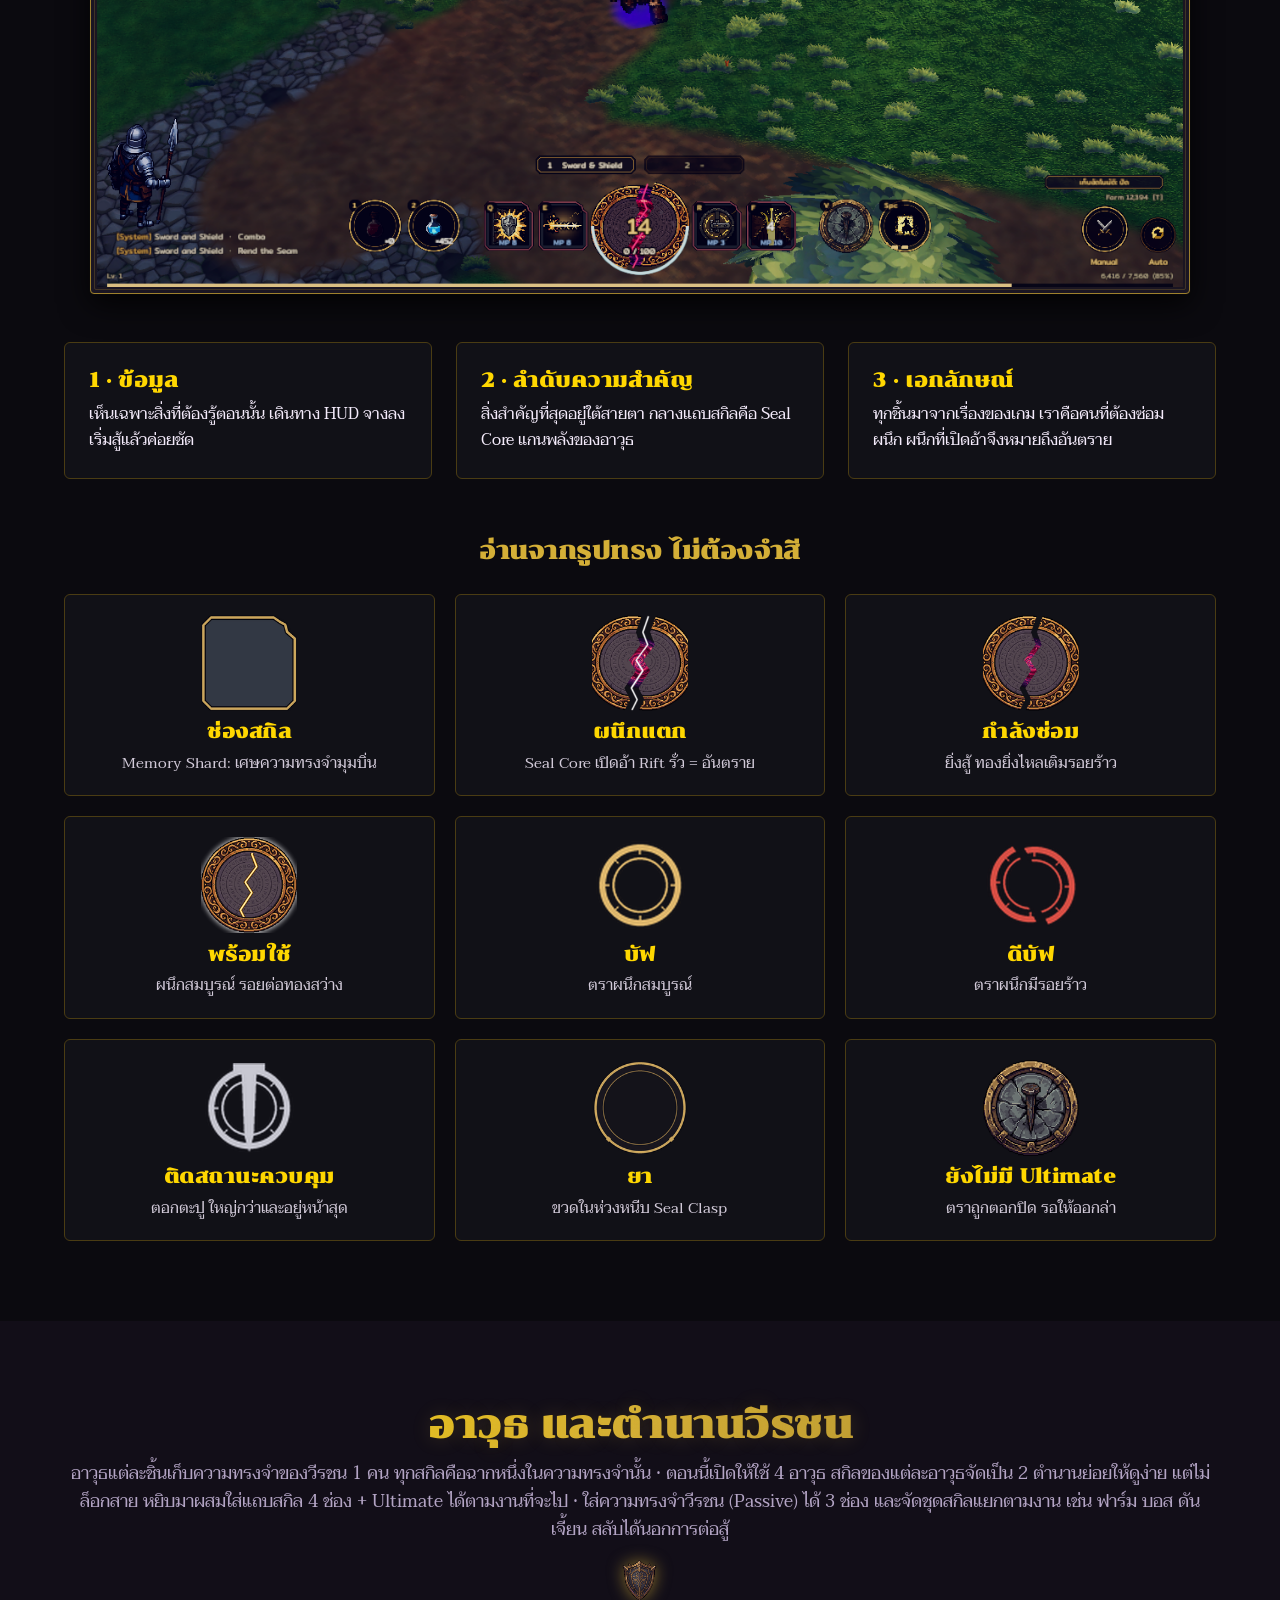
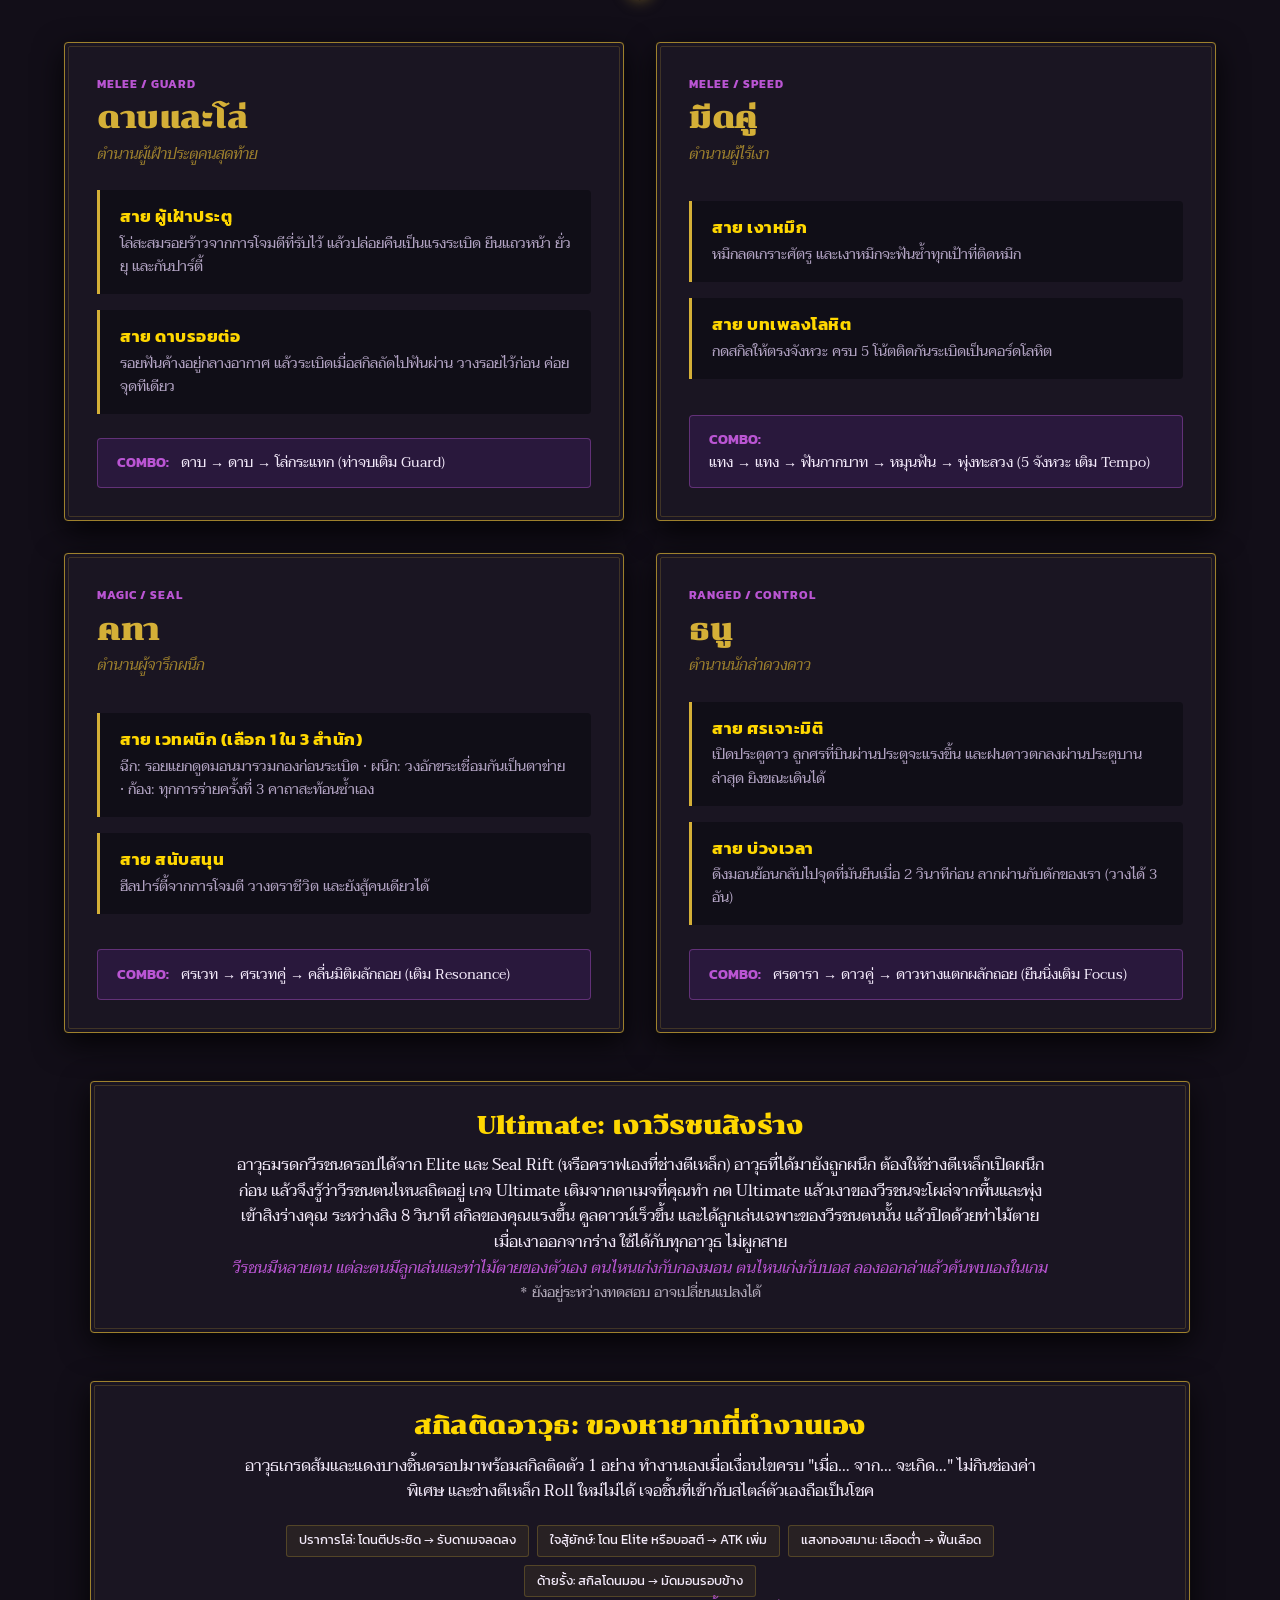
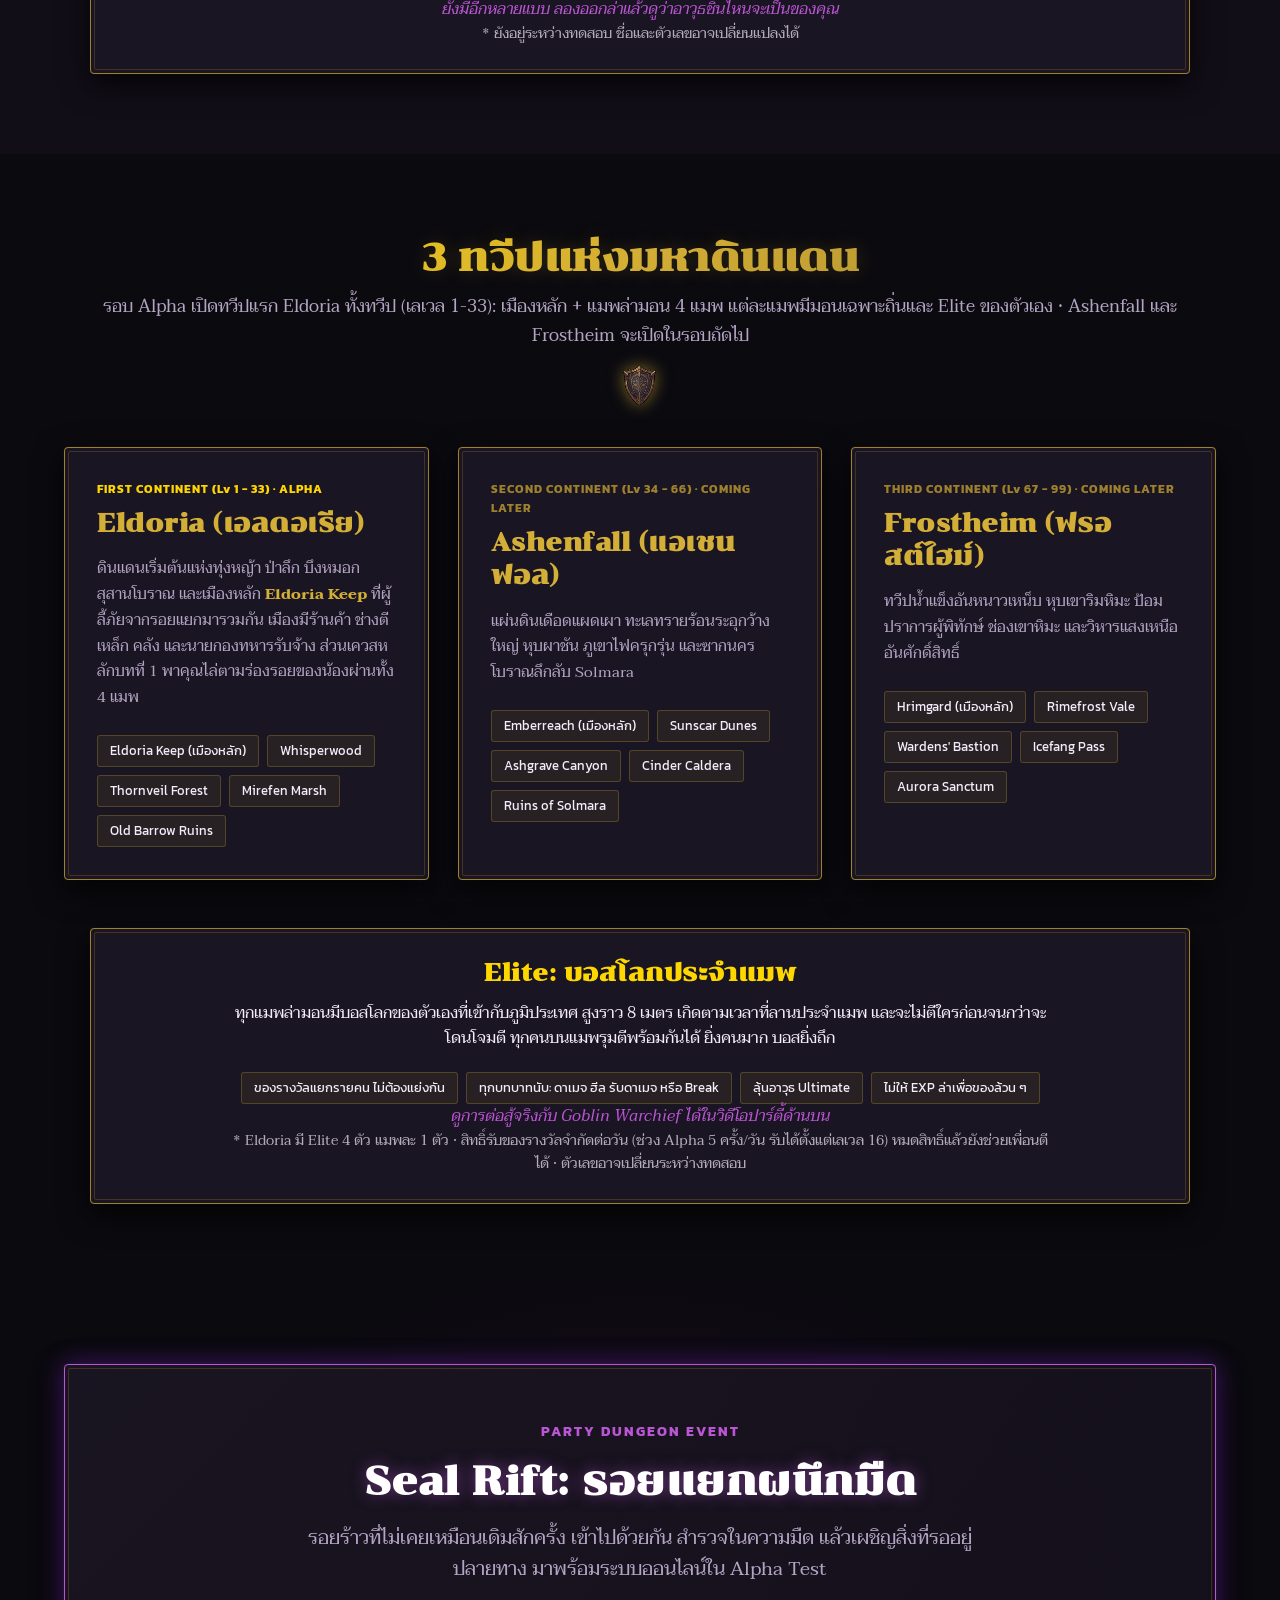
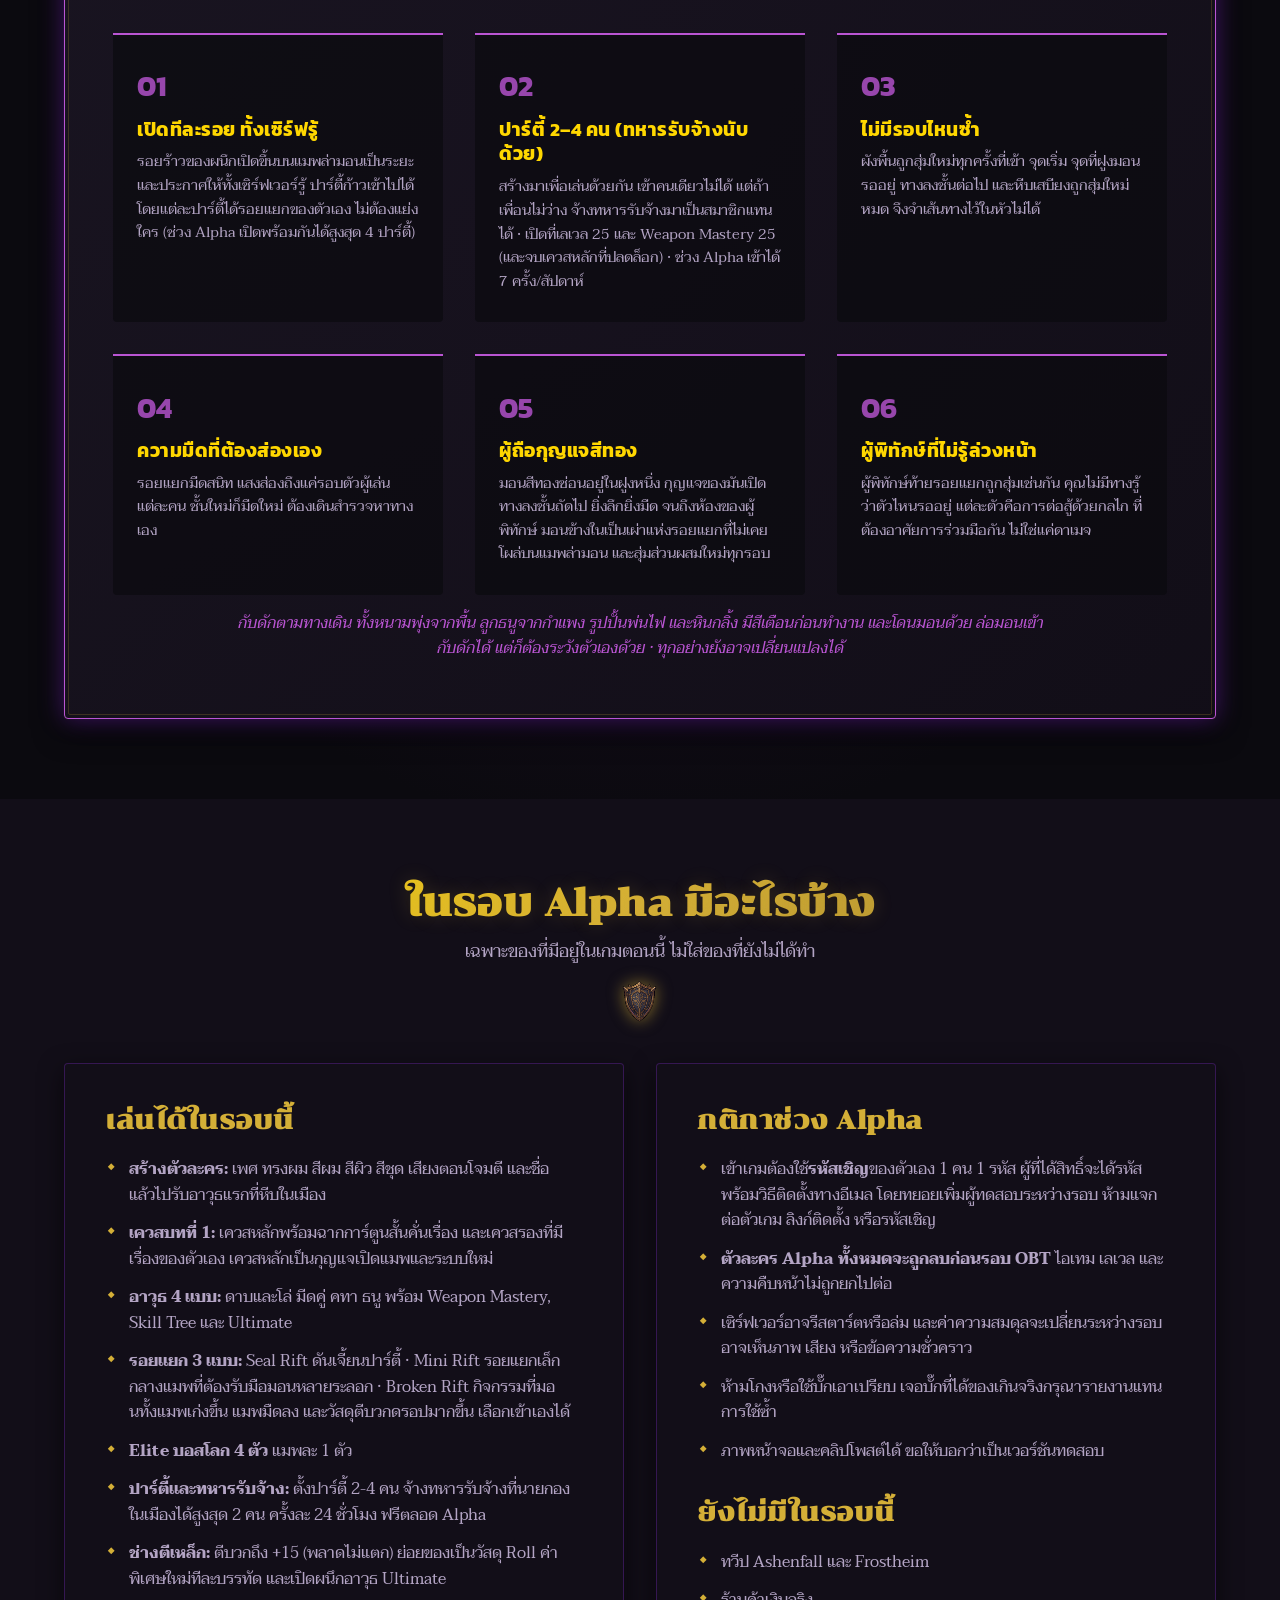
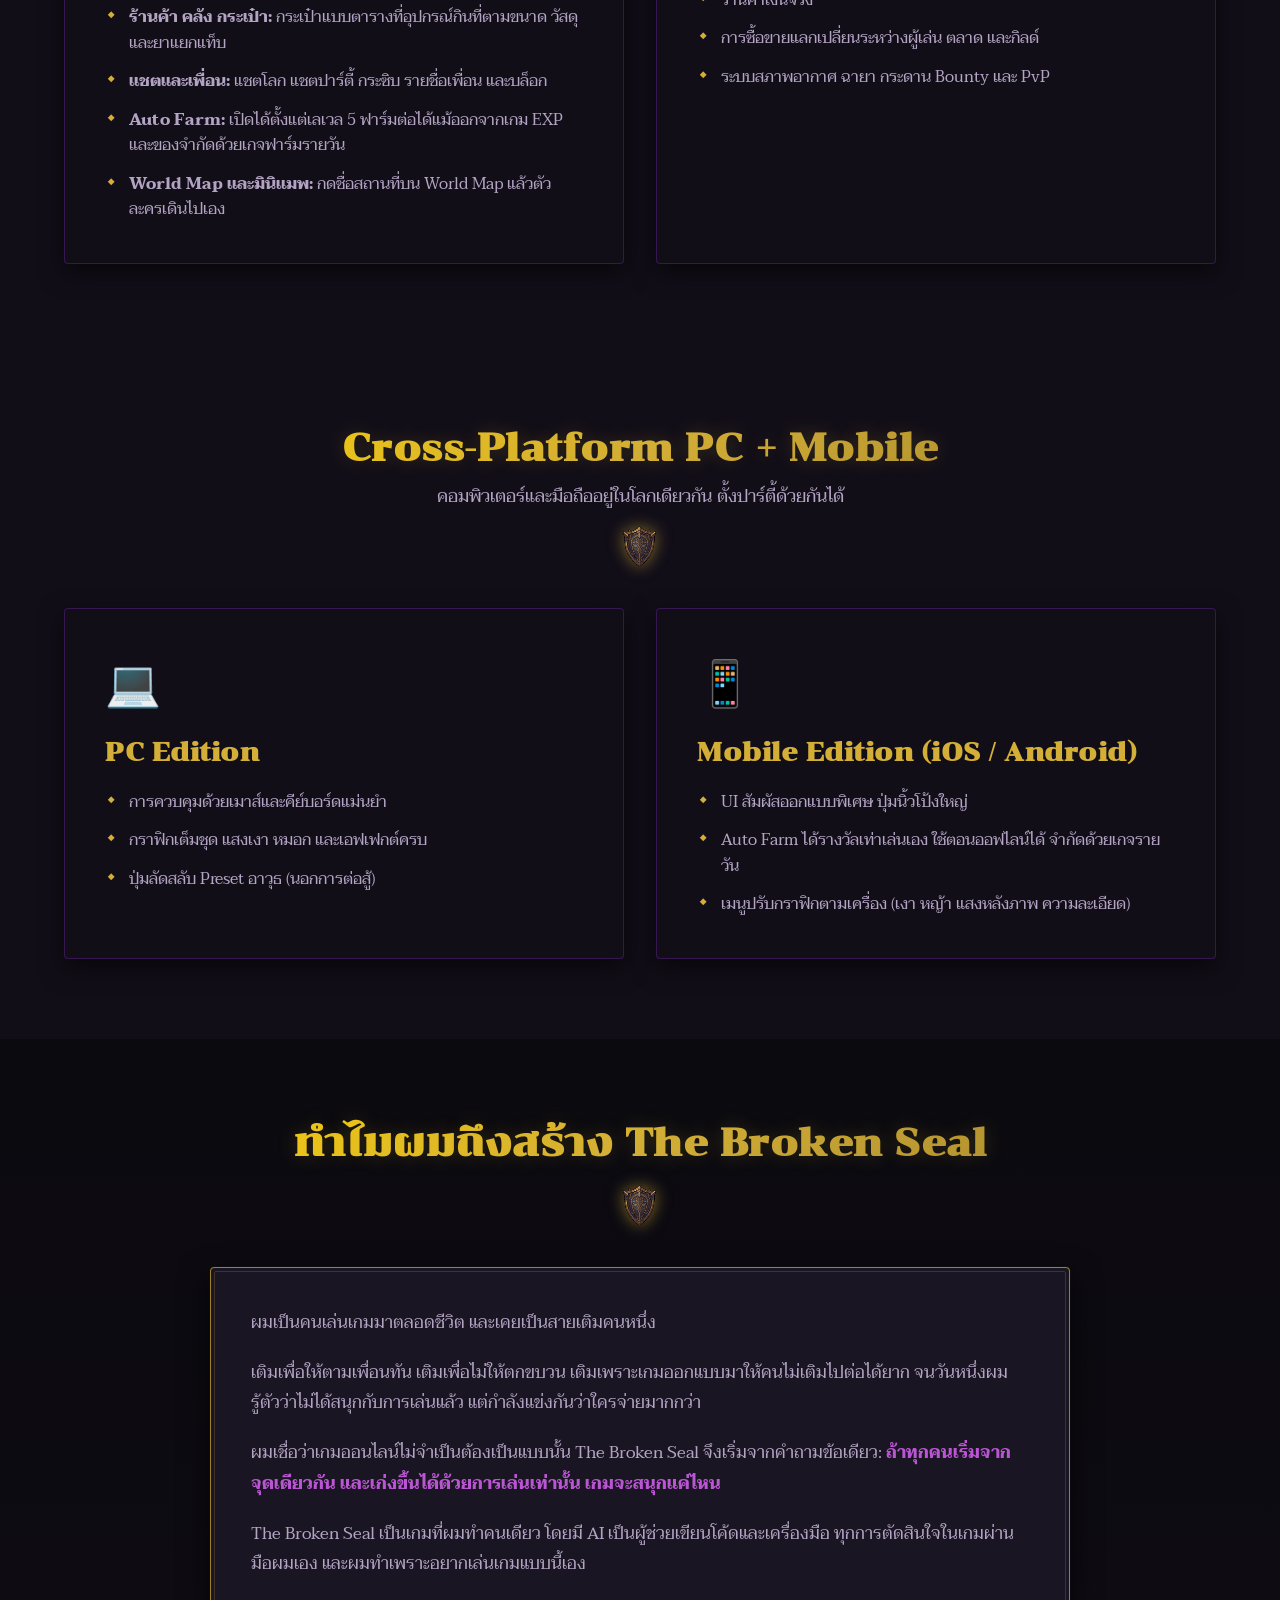
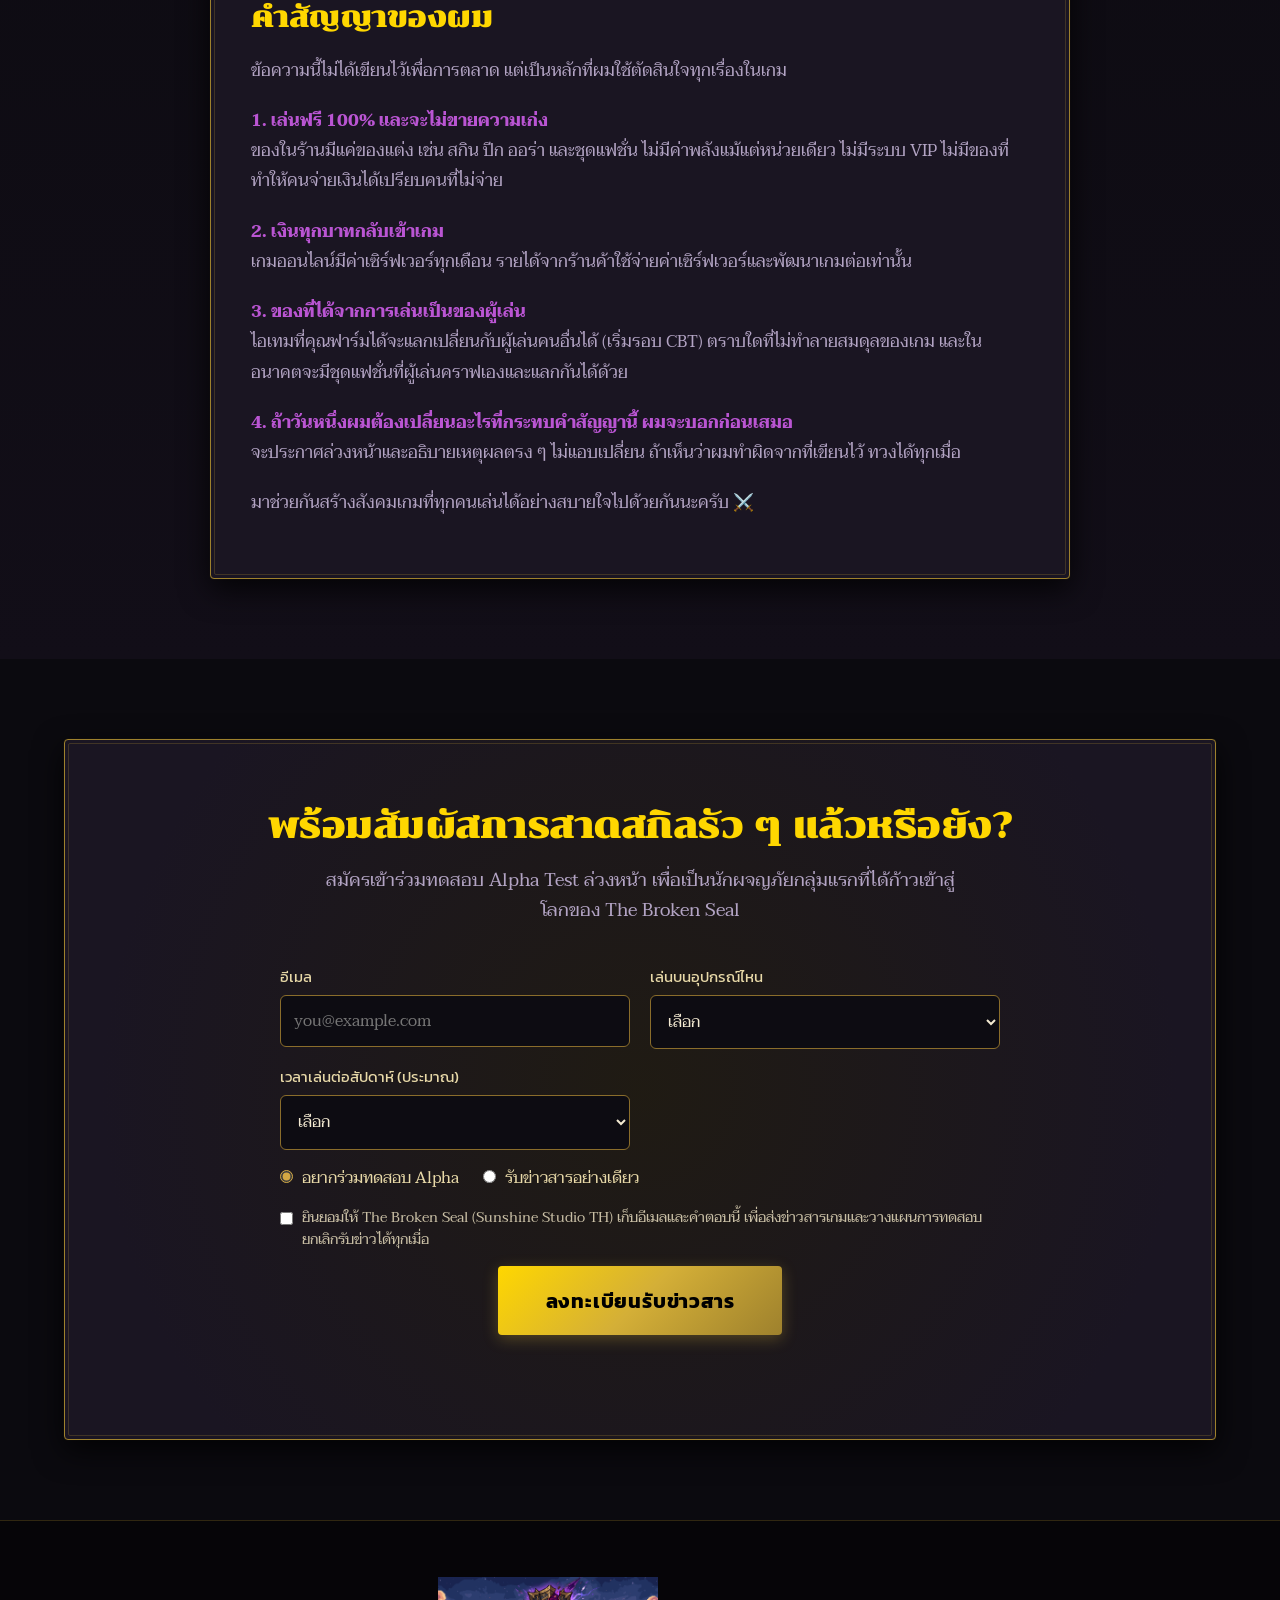
==== commit a592f806: "Whole site matches the Alpha: story v2, systems, what is in this Alpha (from broken-seal 429e376b6)" ====
--- a/index.html
+++ b/index.html
@@ -128,8 +128,8 @@
             </div>
 
             <p class="hero-description">
-                <span class="lang-th">สัมผัสประสบการณ์สาดสกิลรัว ๆ ในโลกแฟนตาซีมืด เมื่อผนึกโบราณพังทลาย ประตูมิติต่างโลกเปิดออก มอนสเตอร์คลุ้มคลั่ง และอาวุธโบราณก้าวขึ้นมาเป็นครูผู้ถ่ายทอดวิชา</span>
-                <span class="lang-en">Experience relentless skill-spamming in a dark fantasy world. As the ancient seal breaks, rifts shatter across the lands, monsters go mad, and ancient weapons become your martial masters.</span>
+                <span class="lang-th">สาดสกิลรัว ๆ ในโลกแฟนตาซีสดใสที่ยิ่งลึกยิ่งมืด เมื่อผนึกโบราณแตก ประตูมิติเปิดขึ้นทั่วโลก มอนสเตอร์คลุ้มคลั่ง และอาวุธที่ตีจากเศษผนึกกลายเป็นครูผู้ถ่ายทอดวิชาให้คุณ</span>
+                <span class="lang-en">Spam skills nonstop in a bright fantasy world that grows darker the deeper you go. The ancient seal has broken, gates have opened across the world, monsters have gone mad, and a weapon forged from the seal's shards becomes your teacher.</span>
             </p>
 
             <div class="hero-cta-group">
@@ -260,24 +260,24 @@
                 <div class="story-card frame-gold">
                     <div class="story-content">
                         <h3 class="story-headline">
-                            <span class="lang-th">วันที่ฟ้าฉีกขาด</span>
-                            <span class="lang-en">The Day the Sky Tore Open</span>
+                            <span class="lang-th">คืนที่ประตูเปิด</span>
+                            <span class="lang-en">The Night the Gates Opened</span>
                         </h3>
                         <p class="story-text">
-                            <span class="lang-th">เช้าวันนั้นในหมู่บ้านเล็ก ๆ นอกกำแพงเอลดอเรีย คีป ไม่ต่างจากทุกวัน จนกระทั่งท้องฟ้าแยกออกเป็นรอยร้าวสีม่วง ผืนป่าที่เคยเงียบสงบเต็มไปด้วยเสียงคำราม สัตว์และอสูรทั่วทั้งโลกคลุ้มคลั่งขึ้นพร้อมกัน</span>
-                            <span class="lang-en">It was an ordinary morning in a small village outside the walls of Eldoria Keep, until the sky split into violet cracks. The quiet forest filled with roars, and every beast and monster in the world went mad at once.</span>
+                            <span class="lang-th">ตำนานเล่าว่า ในยุคของเทพบรรพกาล เหล่าเทพต้านทานอสูรจากต่างมิติมานับพันปี สงครามไม่เคยจบลง จนเทพกลุ่มหนึ่งสิ้นศรัทธา และเลือกไปยืนข้างอสูร เทพที่เหลือจึงสละตัวเองสร้างผนึกขึ้น ส่วนพลังของวีรชนที่สู้เคียงข้างถูกเก็บไว้ในอาวุธ</span>
+                            <span class="lang-en">Legend tells that in the age of the ancient gods, they held back monsters from another world for a thousand years. The war never ended, until some of the gods lost their faith and chose the monsters' side. The faithful ones gave themselves to forge a seal, and the strength of the heroes who fought beside them was left inside their weapons.</span>
                         </p>
                         <p class="story-text">
-                            <span class="lang-th">ระหว่างหนีตาย คุณได้แต่มองน้องของคุณถูกรอยแยกกลืนหายไปต่อหน้า มือเปล่าของชาวบ้านธรรมดาคว้าอะไรไว้ไม่ได้เลย</span>
-                            <span class="lang-en">As your family fled, you could only watch a rift swallow your younger sibling whole. The bare hands of a villager could hold on to nothing.</span>
+                            <span class="lang-th">คืนหนึ่งระหว่างมื้อเย็น คุณเล่าตำนานนี้ให้น้องสาวฟัง น้องถามขึ้นมาว่า "เทพฝั่งนั้น… ยังอยู่ไหม" คุณหัวเราะ บอกว่ามันก็แค่นิทาน คืนนั้นเอง ประตูเปิดขึ้นทั่วโลก และน้องของคุณถูกดูดหายเข้าไป</span>
+                            <span class="lang-en">One evening over dinner, you told this legend to your little sister. "Are the gods on the other side… still there?" she asked. You laughed it off as a story. That same night, gates tore open across the world, and she was pulled through.</span>
                         </p>
                         <p class="story-text">
-                            <span class="lang-th">ในศาลเจ้าเก่าที่ถูกลืม อาวุธโบราณมากมายรออยู่ และหนึ่งในนั้นเลือกคุณ มันจดจำการต่อสู้ของวีรชนที่ไม่มีใครจำชื่อได้อีกแล้ว และพร้อมจะสอนทุกท่วงท่าให้กับมือที่ไม่เคยจับอาวุธมาก่อน</span>
-                            <span class="lang-en">In a forgotten shrine, ancient weapons were waiting, and one of them chose you. It remembers the battles of heroes whose names no one recalls, and it will teach every one of their moves to hands that have never held a weapon.</span>
+                            <span class="lang-th">คุณเป็นแค่ชาวบ้านธรรมดา แต่อาวุธที่ตีจากเศษผนึกเลือกคุณ มันจดจำการต่อสู้ของวีรชนที่ไม่มีใครจำชื่อได้อีกแล้ว และพร้อมสอนทุกท่วงท่าให้มือที่ไม่เคยจับอาวุธมาก่อน</span>
+                            <span class="lang-en">You are only a villager, but a weapon forged from the seal's shards chose you. It remembers the battles of heroes no one can name anymore, and it will teach every move to hands that have never held a blade.</span>
                         </p>
                         <p class="story-text story-hook">
-                            <span class="lang-th">ใครเป็นผู้ผนึกรอยแยกเหล่านี้ไว้เมื่อนานมาแล้ว? ทำไมผนึกจึงแตกในวันนี้? และน้องของคุณยังรออยู่ที่ไหนสักแห่ง ในดินแดนหลังผนึกที่บันทึกโบราณเรียกว่า <strong>Abyssara</strong> หรือไม่?</span>
-                            <span class="lang-en">Who sealed these rifts long ago? Why did the seal break now? And is your sibling still waiting somewhere beyond it, in the land the old records call <strong>Abyssara</strong>?</span>
+                            <span class="lang-th">ทุกคนคิดว่ารู้จักตำนานนี้ดี แต่ตำนานในหนังสือ… ใครเป็นคนเขียน? และน้องของคุณยังรออยู่ที่ไหนสักแห่งหลังผนึกหรือไม่?</span>
+                            <span class="lang-en">Everyone thinks they know this legend. But who wrote the version in the book? And is your sister still waiting, somewhere beyond the seal?</span>
                         </p>
                     </div>
                 </div>
@@ -291,8 +291,8 @@
                                 <span class="lang-en">Skill Spam Action</span>
                             </h4>
                             <p>
-                                <span class="lang-th">รัวคอมโบแทรกสกิลไม่หยุด สกิลแต่ละตัวทิ้งรอยไว้ให้สกิลถัดไปจุดระเบิด มอนกระเด็น แตกกระจาย และสลายเป็นเถ้า</span>
-                                <span class="lang-en">Weave skills into your combo without stopping: each skill leaves a mark for the next one to set off, and monsters fly, shatter and crumble to ash.</span>
+                                <span class="lang-th">กดรัวไม่มีผิด คอมโบ "สั้น สั้น สั้น ค้าง" ค้างปุ่มได้ท่าปิด กดตรงจังหวะได้โบนัส แทรกสกิลได้ตลอด สกิลหนึ่งทิ้งรอยไว้ให้อีกสกิลจุดระเบิด มอนกระเด็น แตกกระจาย และสลายเป็นเถ้า</span>
+                                <span class="lang-en">Mashing is never wrong. Combos go "short, short, short, hold": hold for a finisher, hit the rhythm for a bonus, and weave skills in at any time. One skill leaves a mark for another to set off, and monsters fly, shatter and crumble to ash.</span>
                             </p>
                         </div>
                     </div>
@@ -305,8 +305,8 @@
                                 <span class="lang-en">Classless System</span>
                             </h4>
                             <p>
-                                <span class="lang-th">ไม่มีอาชีพตายตัว อาวุธคืออาชีพ! ตัวละครเดียวฝึกได้ทุกอาวุธ จัดอาวุธไว้ 2 ชุด (Preset) แล้วสลับนอกการต่อสู้</span>
-                                <span class="lang-en">No fixed class: your weapon is your class. One character can train every weapon, keep two weapon presets and swap between them out of combat.</span>
+                                <span class="lang-th">ไม่มีอาชีพตายตัว อาวุธคืออาชีพ! ตัวละครเดียวฝึกได้ทุกอาวุธ ใช้อาวุธไหนบ่อย Weapon Mastery ของอาวุธนั้นก็โตขึ้น จัดอาวุธไว้ 2 ชุด (Preset) แล้วสลับนอกการต่อสู้</span>
+                                <span class="lang-en">No fixed class: your weapon is your class. One character can train every weapon, and the one you use grows its own Weapon Mastery. Keep two weapon presets and swap between them out of combat.</span>
                             </p>
                         </div>
                     </div>
@@ -315,8 +315,8 @@
                         <div class="feature-icon">🎨</div>
                         <div class="feature-body">
                             <h4>
-                                <span class="lang-th">HD-2D Visuals</span>
-                                <span class="lang-en">HD-2D Visuals</span>
+                                <span class="lang-th">Toon 3D + Pixel Art</span>
+                                <span class="lang-en">Toon 3D + Pixel Art</span>
                             </h4>
                             <p>
                                 <span class="lang-th">ฮีโร่ 3D ลายเส้นการ์ตูน มอนสเตอร์พิกเซลอาร์ต บนแมพ 3D แสงสวย</span>
@@ -387,7 +387,7 @@
                     <span class="lang-en">4 Weapons Skill Gameplay</span>
                 </h2>
                 <p class="section-subtitle">
-                    <span class="lang-th">สัมผัสความเร็วและเอฟเฟกต์สุดอลังการจากการต่อสู้จริงในเกม</span>
+                    <span class="lang-th">ความเร็วและเอฟเฟกต์จากการต่อสู้จริงในเกม</span>
                     <span class="lang-en">Witness the intense action and dynamic effects captured straight from the engine</span>
                 </p>
                 <p class="section-note">
@@ -636,8 +636,8 @@
                     <span class="lang-en">Weapons and Their Legends</span>
                 </h2>
                 <p class="section-subtitle">
-                    <span class="lang-th">อาวุธแต่ละชิ้นเก็บความทรงจำของวีรชน 1 คน ทุกสกิลคือฉากหนึ่งในความทรงจำนั้น · ตอนนี้เปิดให้ใช้ 4 อาวุธ สกิลของแต่ละอาวุธจัดเป็น 2 ตำนานย่อยให้ดูง่าย แต่ไม่ล็อกสาย หยิบมาผสมใส่แถบสกิล 4 ช่อง + Ultimate ได้ตามงานที่จะไป (ระบบสกิลแบบใหม่ กำลังพัฒนา)</span>
-                    <span class="lang-en">Each weapon keeps the memory of one hero, and every skill is a scene from it · four weapons are open for now. Each weapon's skills are grouped into two legends for easy reading, but nothing is locked: mix them into a 4-slot bar + Ultimate for the job ahead (new skill system, in development)</span>
+                    <span class="lang-th">อาวุธแต่ละชิ้นเก็บความทรงจำของวีรชน 1 คน ทุกสกิลคือฉากหนึ่งในความทรงจำนั้น · ตอนนี้เปิดให้ใช้ 4 อาวุธ สกิลของแต่ละอาวุธจัดเป็น 2 ตำนานย่อยให้ดูง่าย แต่ไม่ล็อกสาย หยิบมาผสมใส่แถบสกิล 4 ช่อง + Ultimate ได้ตามงานที่จะไป · ใส่ความทรงจำวีรชน (Passive) ได้ 3 ช่อง และจัดชุดสกิลแยกตามงาน เช่น ฟาร์ม บอส ดันเจี้ยน สลับได้นอกการต่อสู้</span>
+                    <span class="lang-en">Each weapon keeps the memory of one hero, and every skill is a scene from it · four weapons are open for now. Each weapon's skills are grouped into two legends for easy reading, but nothing is locked: mix them into a 4-slot bar + Ultimate for the job ahead · equip three hero memories (passives) and keep separate skill sets for each job, such as farming, bosses or dungeons, swapped out of combat</span>
                 </p>
                 <div class="title-divider"><img src="assets/shield_intact_1.png" alt="Shield Emblem" class="divider-icon"></div>
             </div>
@@ -820,8 +820,8 @@
                     <span class="lang-en">Ultimate: The Hero's Shadow Possesses You</span>
                 </h3>
                 <p>
-                    <span class="lang-th">อาวุธมรดกวีรชนที่ดรอปได้ในโลก กด Ultimate แล้วเงาของวีรชนจะโผล่จากพื้นและพุ่งเข้าสิงร่างคุณ ระหว่างสิง 8 วินาที สกิลของคุณแรงขึ้น คูลดาวน์เร็วขึ้น และได้ลูกเล่นเฉพาะของวีรชนตนนั้น แล้วปิดด้วยท่าไม้ตายเมื่อเงาออกจากร่าง ใช้ได้กับทุกอาวุธ ไม่ผูกสาย</span>
-                    <span class="lang-en">Legacy weapons drop in the world. Press Ultimate and the hero's shadow rises from the ground and plunges into you: for 8 seconds your own skills hit harder, come back faster and gain that hero's trait, then the shadow leaves with a finishing move. Any weapon can use any Ultimate.</span>
+                    <span class="lang-th">อาวุธมรดกวีรชนดรอปได้จาก Elite และ Seal Rift (หรือคราฟเองที่ช่างตีเหล็ก) อาวุธที่ได้มายังถูกผนึก ต้องให้ช่างตีเหล็กเปิดผนึกก่อน แล้วจึงรู้ว่าวีรชนตนไหนสถิตอยู่ เกจ Ultimate เติมจากดาเมจที่คุณทำ กด Ultimate แล้วเงาของวีรชนจะโผล่จากพื้นและพุ่งเข้าสิงร่างคุณ ระหว่างสิง 8 วินาที สกิลของคุณแรงขึ้น คูลดาวน์เร็วขึ้น และได้ลูกเล่นเฉพาะของวีรชนตนนั้น แล้วปิดด้วยท่าไม้ตายเมื่อเงาออกจากร่าง ใช้ได้กับทุกอาวุธ ไม่ผูกสาย</span>
+                    <span class="lang-en">Legacy weapons drop from Elites and the Seal Rift (or can be crafted at the blacksmith). They arrive sealed: the blacksmith has to open the seal before you learn which hero dwells inside. The Ultimate gauge fills from the damage you deal. Press Ultimate and the hero's shadow rises from the ground and plunges into you: for 8 seconds your own skills hit harder, come back faster and gain that hero's trait, then the shadow leaves with a finishing move. Any weapon can use any Ultimate.</span>
                 </p>
                 <p class="ult-teaser">
                     <span class="lang-th">วีรชนมีหลายตน แต่ละตนมีลูกเล่นและท่าไม้ตายของตัวเอง ตนไหนเก่งกับกองมอน ตนไหนเก่งกับบอส ลองออกล่าแล้วค้นพบเองในเกม</span>
@@ -870,8 +870,8 @@
                     <span class="lang-en">3 Grand Continents</span>
                 </h2>
                 <p class="section-subtitle">
-                    <span class="lang-th">ออกสำรวจภูมิประเทศที่แตกต่าง มอนสเตอร์เฉพาะถิ่น และเมืองหลักศูนย์กลาง</span>
-                    <span class="lang-en">Explore diverse biomes, unique monsters, and thriving capital hubs</span>
+                    <span class="lang-th">รอบ Alpha เปิดทวีปแรก Eldoria ทั้งทวีป (เลเวล 1-33): เมืองหลัก + แมพล่ามอน 4 แมพ แต่ละแมพมีมอนเฉพาะถิ่นและ Elite ของตัวเอง · Ashenfall และ Frostheim จะเปิดในรอบถัดไป</span>
+                    <span class="lang-en">The Alpha opens the whole first continent, Eldoria (levels 1-33): its capital and four hunting maps, each with its own monsters and its own Elite · Ashenfall and Frostheim open in later rounds</span>
                 </p>
                 <div class="title-divider"><img src="assets/shield_intact_1.png" alt="Shield Emblem" class="divider-icon"></div>
             </div>
@@ -879,14 +879,14 @@
             <div class="continents-wrapper">
                 <!-- Continent 1: Eldoria -->
                 <div class="continent-card active frame-gold">
-                    <div class="continent-tag">FIRST CONTINENT (Lv 1 - 33)</div>
+                    <div class="continent-tag">FIRST CONTINENT (Lv 1 - 33) · ALPHA</div>
                     <h3>
                         <span class="lang-th">Eldoria (เอลดอเรีย)</span>
                         <span class="lang-en">Eldoria</span>
                     </h3>
                     <p class="continent-desc">
-                        <span class="lang-th">ดินแดนเริ่มต้นแห่งทุ่งหญ้า ป่าลึก บึงหมอก สุสานโบราณ และเมืองใหญ่ที่สุดของทั้งสามทวีป <strong>Eldoria Keep</strong> ปราสาทศูนย์กลางของนักผจญภัยทุกคน</span>
-                        <span class="lang-en">The starting continent featuring vibrant grasslands, deep forests, misty marshes, ancient ruins, and the grandest city hub: <strong>Eldoria Keep</strong>.</span>
+                        <span class="lang-th">ดินแดนเริ่มต้นแห่งทุ่งหญ้า ป่าลึก บึงหมอก สุสานโบราณ และเมืองหลัก <strong>Eldoria Keep</strong> ที่ผู้ลี้ภัยจากรอยแยกมารวมกัน เมืองมีร้านค้า ช่างตีเหล็ก คลัง และนายกองทหารรับจ้าง ส่วนเควสหลักบทที่ 1 พาคุณไล่ตามร่องรอยของน้องผ่านทั้ง 4 แมพ</span>
+                        <span class="lang-en">The starting continent featuring vibrant grasslands, deep forests, misty marshes, ancient ruins, and its capital <strong>Eldoria Keep</strong>, where refugees from the rifts gather. The town has shops, a blacksmith, storage and a mercenary captain, and the Chapter 1 main quest leads you across all four maps on your sister's trail.</span>
                     </p>
                     <div class="zones-list">
                         <span class="zone-pill">Eldoria Keep (เมืองหลัก)</span>
@@ -899,7 +899,7 @@
 
                 <!-- Continent 2: Ashenfall -->
                 <div class="continent-card frame-gold">
-                    <div class="continent-tag">SECOND CONTINENT (Lv 34 - 66)</div>
+                    <div class="continent-tag">SECOND CONTINENT (Lv 34 - 66) · COMING LATER</div>
                     <h3>
                         <span class="lang-th">Ashenfall (แอเชนฟอล)</span>
                         <span class="lang-en">Ashenfall</span>
@@ -919,7 +919,7 @@
 
                 <!-- Continent 3: Frostheim -->
                 <div class="continent-card frame-gold">
-                    <div class="continent-tag">THIRD CONTINENT (Lv 67 - 99)</div>
+                    <div class="continent-tag">THIRD CONTINENT (Lv 67 - 99) · COMING LATER</div>
                     <h3>
                         <span class="lang-th">Frostheim (ฟรอสต์ไฮม์)</span>
                         <span class="lang-en">Frostheim</span>
@@ -945,8 +945,8 @@
                     <span class="lang-en">Elite: Each Map's World Boss</span>
                 </h3>
                 <p>
-                    <span class="lang-th">ทุกแมพล่ามอนมีบอสโลกของตัวเองที่เข้ากับภูมิประเทศ สูงราว 8 เมตร เกิดตามเวลาในจุดสุ่มของแมพ และจะไม่ตีใครก่อนจนกว่าจะโดนโจมตี ทุกคนบนแมพรุมตีพร้อมกันได้ ยิ่งคนมาก บอสยิ่งถึก</span>
-                    <span class="lang-en">Every hunting map has its own world boss that fits its land: about 8 metres tall, it appears on a timer at a random spot and won't attack until someone strikes first. Everyone on the map can join in, and the more who join, the tougher it gets.</span>
+                    <span class="lang-th">ทุกแมพล่ามอนมีบอสโลกของตัวเองที่เข้ากับภูมิประเทศ สูงราว 8 เมตร เกิดตามเวลาที่ลานประจำแมพ และจะไม่ตีใครก่อนจนกว่าจะโดนโจมตี ทุกคนบนแมพรุมตีพร้อมกันได้ ยิ่งคนมาก บอสยิ่งถึก</span>
+                    <span class="lang-en">Every hunting map has its own world boss that fits its land: about 8 metres tall, it appears on a timer at its own arena on the map and won't attack until someone strikes first. Everyone on the map can join in, and the more who join, the tougher it gets.</span>
                 </p>
                 <div class="zones-list weapon-skill-list">
                     <span class="zone-pill"><span class="lang-th">ของรางวัลแยกรายคน ไม่ต้องแย่งกัน</span><span class="lang-en">Rewards rolled per player, no fighting over loot</span></span>
@@ -959,8 +959,8 @@
                     <span class="lang-en">See a real fight with the Goblin Warchief in the party video above.</span>
                 </p>
                 <p class="section-note">
-                    <span class="lang-th">* สิทธิ์รับของรางวัลจำกัดต่อวัน หมดสิทธิ์แล้วยังช่วยเพื่อนตีได้ · ยังอยู่ระหว่างพัฒนา อาจเปลี่ยนแปลงได้</span>
-                    <span class="lang-en">* Reward claims are limited per day; after that you can still help friends fight · still in development and may change.</span>
+                    <span class="lang-th">* Eldoria มี Elite 4 ตัว แมพละ 1 ตัว · สิทธิ์รับของรางวัลจำกัดต่อวัน (ช่วง Alpha 5 ครั้ง/วัน รับได้ตั้งแต่เลเวล 16) หมดสิทธิ์แล้วยังช่วยเพื่อนตีได้ · ตัวเลขอาจเปลี่ยนระหว่างทดสอบ</span>
+                    <span class="lang-en">* Eldoria has four Elites, one per map · reward claims are limited per day (5 a day during Alpha, from level 16); after that you can still help friends fight · numbers may change during testing.</span>
                 </p>
             </div>
         </div>
@@ -998,12 +998,12 @@
                         <div class="rift-feature">
                             <div class="rf-num">02</div>
                             <h4>
-                                <span class="lang-th">ปาร์ตี้ 2–4 คน</span>
-                                <span class="lang-en">A Party of 2–4</span>
-                            </h4>
-                            <p>
-                                <span class="lang-th">สร้างมาเพื่อเล่นด้วยกัน ไม่ใช่ดันเจี้ยนที่เข้าคนเดียวแล้วจบ</span>
-                                <span class="lang-en">Built for playing together, not a dungeon you can clear alone.</span>
+                                <span class="lang-th">ปาร์ตี้ 2–4 คน (ทหารรับจ้างนับด้วย)</span>
+                                <span class="lang-en">A Party of 2–4 (Mercenaries Count)</span>
+                            </h4>
+                            <p>
+                                <span class="lang-th">สร้างมาเพื่อเล่นด้วยกัน เข้าคนเดียวไม่ได้ แต่ถ้าเพื่อนไม่ว่าง จ้างทหารรับจ้างมาเป็นสมาชิกแทนได้ · เปิดที่เลเวล 25 และ Weapon Mastery 25 (และจบเควสหลักที่ปลดล็อก) · ช่วง Alpha เข้าได้ 7 ครั้ง/สัปดาห์</span>
+                                <span class="lang-en">Built for playing together: you cannot enter alone, but if your friends are busy, hired mercenaries fill the party · opens at level 25 and Weapon Mastery 25 (after the unlocking main quest) · 7 entries a week during Alpha.</span>
                             </p>
                         </div>
 
@@ -1022,12 +1022,12 @@
                         <div class="rift-feature">
                             <div class="rf-num">04</div>
                             <h4>
-                                <span class="lang-th">ความมืดที่แบ่งกันส่อง</span>
-                                <span class="lang-en">Darkness, Shared</span>
-                            </h4>
-                            <p>
-                                <span class="lang-th">รอยแยกมืดสนิท แสงส่องถึงแค่รอบตัวผู้เล่นแต่ละคน และสิ่งที่ใครสำรวจเจอจะขึ้นบนแผนที่ของทั้งปาร์ตี้</span>
-                                <span class="lang-en">The rift is dark. Light only reaches around each player, and whatever any member uncovers appears on the whole party's map.</span>
+                                <span class="lang-th">ความมืดที่ต้องส่องเอง</span>
+                                <span class="lang-en">Light Your Own Way</span>
+                            </h4>
+                            <p>
+                                <span class="lang-th">รอยแยกมืดสนิท แสงส่องถึงแค่รอบตัวผู้เล่นแต่ละคน ชั้นใหม่ก็มืดใหม่ ต้องเดินสำรวจหาทางเอง</span>
+                                <span class="lang-en">The rift is dark. Light only reaches around each player, and every new floor starts dark again, so you find the way by exploring.</span>
                             </p>
                         </div>
 
@@ -1056,9 +1056,72 @@
                         </div>
                     </div>
                     <p class="ult-teaser">
-                        <span class="lang-th">กับดักตามทางเดิน ทั้งหนามพุ่งจากพื้น ลูกธนูจากกำแพง และรูปปั้นพ่นไฟ มอนเดินเหยียบก็ทำงาน ล่อมอนเข้ากับดักได้ แต่ก็ต้องระวังตัวเองด้วย (กำลังพัฒนา เร็ว ๆ นี้) · ทุกอย่างยังอาจเปลี่ยนแปลงได้</span>
-                        <span class="lang-en">Traps along the passages: spikes from the floor, arrows from the walls, fire-breathing statues. Monsters set them off too: lure a pack in, but watch your own step (in development, coming soon) · everything may still change.</span>
+                        <span class="lang-th">กับดักตามทางเดิน ทั้งหนามพุ่งจากพื้น ลูกธนูจากกำแพง รูปปั้นพ่นไฟ และหินกลิ้ง มีสีเตือนก่อนทำงาน และโดนมอนด้วย ล่อมอนเข้ากับดักได้ แต่ก็ต้องระวังตัวเองด้วย · ทุกอย่างยังอาจเปลี่ยนแปลงได้</span>
+                        <span class="lang-en">Traps along the passages: spikes from the floor, arrows from the walls, fire-breathing statues and rolling boulders. They flash a warning first and hit monsters too: lure a pack in, but watch your own step · everything may still change.</span>
                     </p>
+                </div>
+            </div>
+        </div>
+    </section>
+
+    <!-- WHAT IS IN THE ALPHA (systems with server proof in ALPHA_READY_CHECKLIST; wording based on the user-approved announcement docs/marketing/alpha-announcement.md) -->
+    <section id="alpha-content" class="section-padding platforms-section">
+        <div class="container">
+            <div class="section-header">
+                <h2 class="section-title">
+                    <span class="lang-th">ในรอบ Alpha มีอะไรบ้าง</span>
+                    <span class="lang-en">What Is in the Alpha</span>
+                </h2>
+                <p class="section-subtitle">
+                    <span class="lang-th">เฉพาะของที่มีอยู่ในเกมตอนนี้ ไม่ใส่ของที่ยังไม่ได้ทำ</span>
+                    <span class="lang-en">Only what is in the game right now, nothing that isn't built yet</span>
+                </p>
+                <div class="title-divider"><img src="assets/shield_intact_1.png" alt="Shield Emblem" class="divider-icon"></div>
+            </div>
+
+            <div class="platform-cards">
+                <div class="platform-card frame-dark">
+                    <h3>
+                        <span class="lang-th">เล่นได้ในรอบนี้</span>
+                        <span class="lang-en">Playable in This Round</span>
+                    </h3>
+                    <ul>
+                        <li><span class="lang-th"><strong>สร้างตัวละคร:</strong> เพศ ทรงผม สีผม สีผิว สีชุด เสียงตอนโจมตี และชื่อ แล้วไปรับอาวุธแรกที่หีบในเมือง</span><span class="lang-en"><strong>Character creation:</strong> sex, hairstyle, hair colour, skin tone, outfit colour, attack voice and name, then pick your first weapon from the chest in town</span></li>
+                        <li><span class="lang-th"><strong>เควสบทที่ 1:</strong> เควสหลักพร้อมฉากการ์ตูนสั้นคั่นเรื่อง และเควสรองที่มีเรื่องของตัวเอง เควสหลักเป็นกุญแจเปิดแมพและระบบใหม่</span><span class="lang-en"><strong>Chapter 1 quests:</strong> the main story with short cartoon scenes, plus side quests with stories of their own; main quests unlock new maps and systems</span></li>
+                        <li><span class="lang-th"><strong>อาวุธ 4 แบบ:</strong> ดาบและโล่ มีดคู่ คทา ธนู พร้อม Weapon Mastery, Skill Tree และ Ultimate</span><span class="lang-en"><strong>4 weapons:</strong> Sword &amp; Shield, Dual Daggers, Staff and Bow, with Weapon Mastery, skill trees and Ultimates</span></li>
+                        <li><span class="lang-th"><strong>รอยแยก 3 แบบ:</strong> Seal Rift ดันเจี้ยนปาร์ตี้ · Mini Rift รอยแยกเล็กกลางแมพที่ต้องรับมือมอนหลายระลอก · Broken Rift กิจกรรมที่มอนทั้งแมพเก่งขึ้น แมพมืดลง และวัสดุตีบวกดรอปมากขึ้น เลือกเข้าเองได้</span><span class="lang-en"><strong>Three kinds of rift:</strong> the Seal Rift party dungeon · Mini Rifts, small tears on the map that spawn waves of monsters · Broken Rift events, where a whole map's monsters grow stronger, the map darkens and refining materials drop more often; joining is your choice</span></li>
+                        <li><span class="lang-th"><strong>Elite บอสโลก 4 ตัว</strong> แมพละ 1 ตัว</span><span class="lang-en"><strong>4 Elite world bosses</strong>, one per map</span></li>
+                        <li><span class="lang-th"><strong>ปาร์ตี้และทหารรับจ้าง:</strong> ตั้งปาร์ตี้ 2-4 คน จ้างทหารรับจ้างที่นายกองในเมืองได้สูงสุด 2 คน ครั้งละ 24 ชั่วโมง ฟรีตลอด Alpha</span><span class="lang-en"><strong>Parties and mercenaries:</strong> party up in groups of 2-4, and hire up to two mercenaries from the captain in town, 24 hours at a time, free for the whole Alpha</span></li>
+                        <li><span class="lang-th"><strong>ช่างตีเหล็ก:</strong> ตีบวกถึง +15 (พลาดไม่แตก) ย่อยของเป็นวัสดุ Roll ค่าพิเศษใหม่ทีละบรรทัด และเปิดผนึกอาวุธ Ultimate</span><span class="lang-en"><strong>Blacksmith:</strong> refine up to +15 (failures never break gear), dismantle gear into materials, reroll bonus lines one at a time, and open sealed Ultimate weapons</span></li>
+                        <li><span class="lang-th"><strong>ร้านค้า คลัง กระเป๋า:</strong> กระเป๋าแบบตารางที่อุปกรณ์กินที่ตามขนาด วัสดุและยาแยกแท็บ</span><span class="lang-en"><strong>Shops, storage and bag:</strong> a grid bag where gear takes space by its size, with materials and potions in their own tab</span></li>
+                        <li><span class="lang-th"><strong>แชตและเพื่อน:</strong> แชตโลก แชตปาร์ตี้ กระซิบ รายชื่อเพื่อน และบล็อก</span><span class="lang-en"><strong>Chat and friends:</strong> world chat, party chat, whispers, a friends list and blocking</span></li>
+                        <li><span class="lang-th"><strong>Auto Farm:</strong> เปิดได้ตั้งแต่เลเวล 5 ฟาร์มต่อได้แม้ออกจากเกม EXP และของจำกัดด้วยเกจฟาร์มรายวัน</span><span class="lang-en"><strong>Auto Farm:</strong> from level 5, keeps farming even after you log out; EXP and loot are limited by a daily farm gauge</span></li>
+                        <li><span class="lang-th"><strong>World Map และมินิแมพ:</strong> กดชื่อสถานที่บน World Map แล้วตัวละครเดินไปเอง</span><span class="lang-en"><strong>World map and minimap:</strong> click a place on the world map and your hero walks there</span></li>
+                    </ul>
+                </div>
+
+                <div class="platform-card frame-dark">
+                    <h3>
+                        <span class="lang-th">กติกาช่วง Alpha</span>
+                        <span class="lang-en">Alpha Rules</span>
+                    </h3>
+                    <ul>
+                        <li><span class="lang-th">เข้าเกมต้องใช้<strong>รหัสเชิญ</strong>ของตัวเอง 1 คน 1 รหัส ผู้ที่ได้สิทธิ์จะได้รหัสพร้อมวิธีติดตั้งทางอีเมล โดยทยอยเพิ่มผู้ทดสอบระหว่างรอบ ห้ามแจกต่อตัวเกม ลิงก์ติดตั้ง หรือรหัสเชิญ</span><span class="lang-en">You need your own <strong>invite code</strong>, one per person. Testers who get a place receive their code and install steps by email, and more testers are added during the round. Please don't share the game files, install links or invite codes</span></li>
+                        <li><span class="lang-th"><strong>ตัวละคร Alpha ทั้งหมดจะถูกลบก่อนรอบ OBT</strong> ไอเทม เลเวล และความคืบหน้าไม่ถูกยกไปต่อ</span><span class="lang-en"><strong>All Alpha characters are deleted before the OBT</strong>; items, levels and progress do not carry over</span></li>
+                        <li><span class="lang-th">เซิร์ฟเวอร์อาจรีสตาร์ตหรือล่ม และค่าความสมดุลจะเปลี่ยนระหว่างรอบ อาจเห็นภาพ เสียง หรือข้อความชั่วคราว</span><span class="lang-en">Servers may restart or go down, balance will change during the round, and you may see placeholder art, sound or text</span></li>
+                        <li><span class="lang-th">ห้ามโกงหรือใช้บั๊กเอาเปรียบ เจอบั๊กที่ได้ของเกินจริงกรุณารายงานแทนการใช้ซ้ำ</span><span class="lang-en">No cheating or bug abuse; if a bug gives you more than it should, please report it instead of repeating it</span></li>
+                        <li><span class="lang-th">ภาพหน้าจอและคลิปโพสต์ได้ ขอให้บอกว่าเป็นเวอร์ชันทดสอบ</span><span class="lang-en">Screenshots and clips are welcome; please say it is a test version</span></li>
+                    </ul>
+                    <h3 style="margin-top: 2rem;">
+                        <span class="lang-th">ยังไม่มีในรอบนี้</span>
+                        <span class="lang-en">Not in This Round</span>
+                    </h3>
+                    <ul>
+                        <li><span class="lang-th">ทวีป Ashenfall และ Frostheim</span><span class="lang-en">The Ashenfall and Frostheim continents</span></li>
+                        <li><span class="lang-th">ร้านค้าเงินจริง</span><span class="lang-en">The real-money shop</span></li>
+                        <li><span class="lang-th">การซื้อขายแลกเปลี่ยนระหว่างผู้เล่น ตลาด และกิลด์</span><span class="lang-en">Trading between players, the market and guilds</span></li>
+                        <li><span class="lang-th">ระบบสภาพอากาศ ฉายา กระดาน Bounty และ PvP</span><span class="lang-en">Weather, titles, the Bounty board and PvP</span></li>
+                    </ul>
                 </div>
             </div>
         </div>
@@ -1219,15 +1282,14 @@
                     </fieldset>
                     <label class="signup-consent">
                         <input type="checkbox" name="consent" required>
-                        <span class="lang-th">ยินยอมให้ทีม The Broken Seal เก็บอีเมลและคำตอบนี้ เพื่อส่งข่าวสารเกมและวางแผนการทดสอบ ยกเลิกรับข่าวได้ทุกเมื่อ</span>
-                        <span class="lang-en">I agree that The Broken Seal team may keep this email and these answers to send game news and plan the test. You can unsubscribe at any time.</span>
+                        <span class="lang-th">ยินยอมให้ The Broken Seal (Sunshine Studio TH) เก็บอีเมลและคำตอบนี้ เพื่อส่งข่าวสารเกมและวางแผนการทดสอบ ยกเลิกรับข่าวได้ทุกเมื่อ</span>
+                        <span class="lang-en">I agree that The Broken Seal (Sunshine Studio TH) may keep this email and these answers to send game news and plan the test. You can unsubscribe at any time.</span>
                     </label>
                     <button type="submit" class="btn-primary btn-xl glow-effect">
                         <span class="lang-th">ลงทะเบียนรับข่าวสาร</span><span class="lang-en">Sign up for news</span>
                     </button>
                     <p class="signup-status" id="signupStatus" role="status" aria-live="polite"></p>
                 </form>
-            </div>
             </div>
         </div>
     </section>
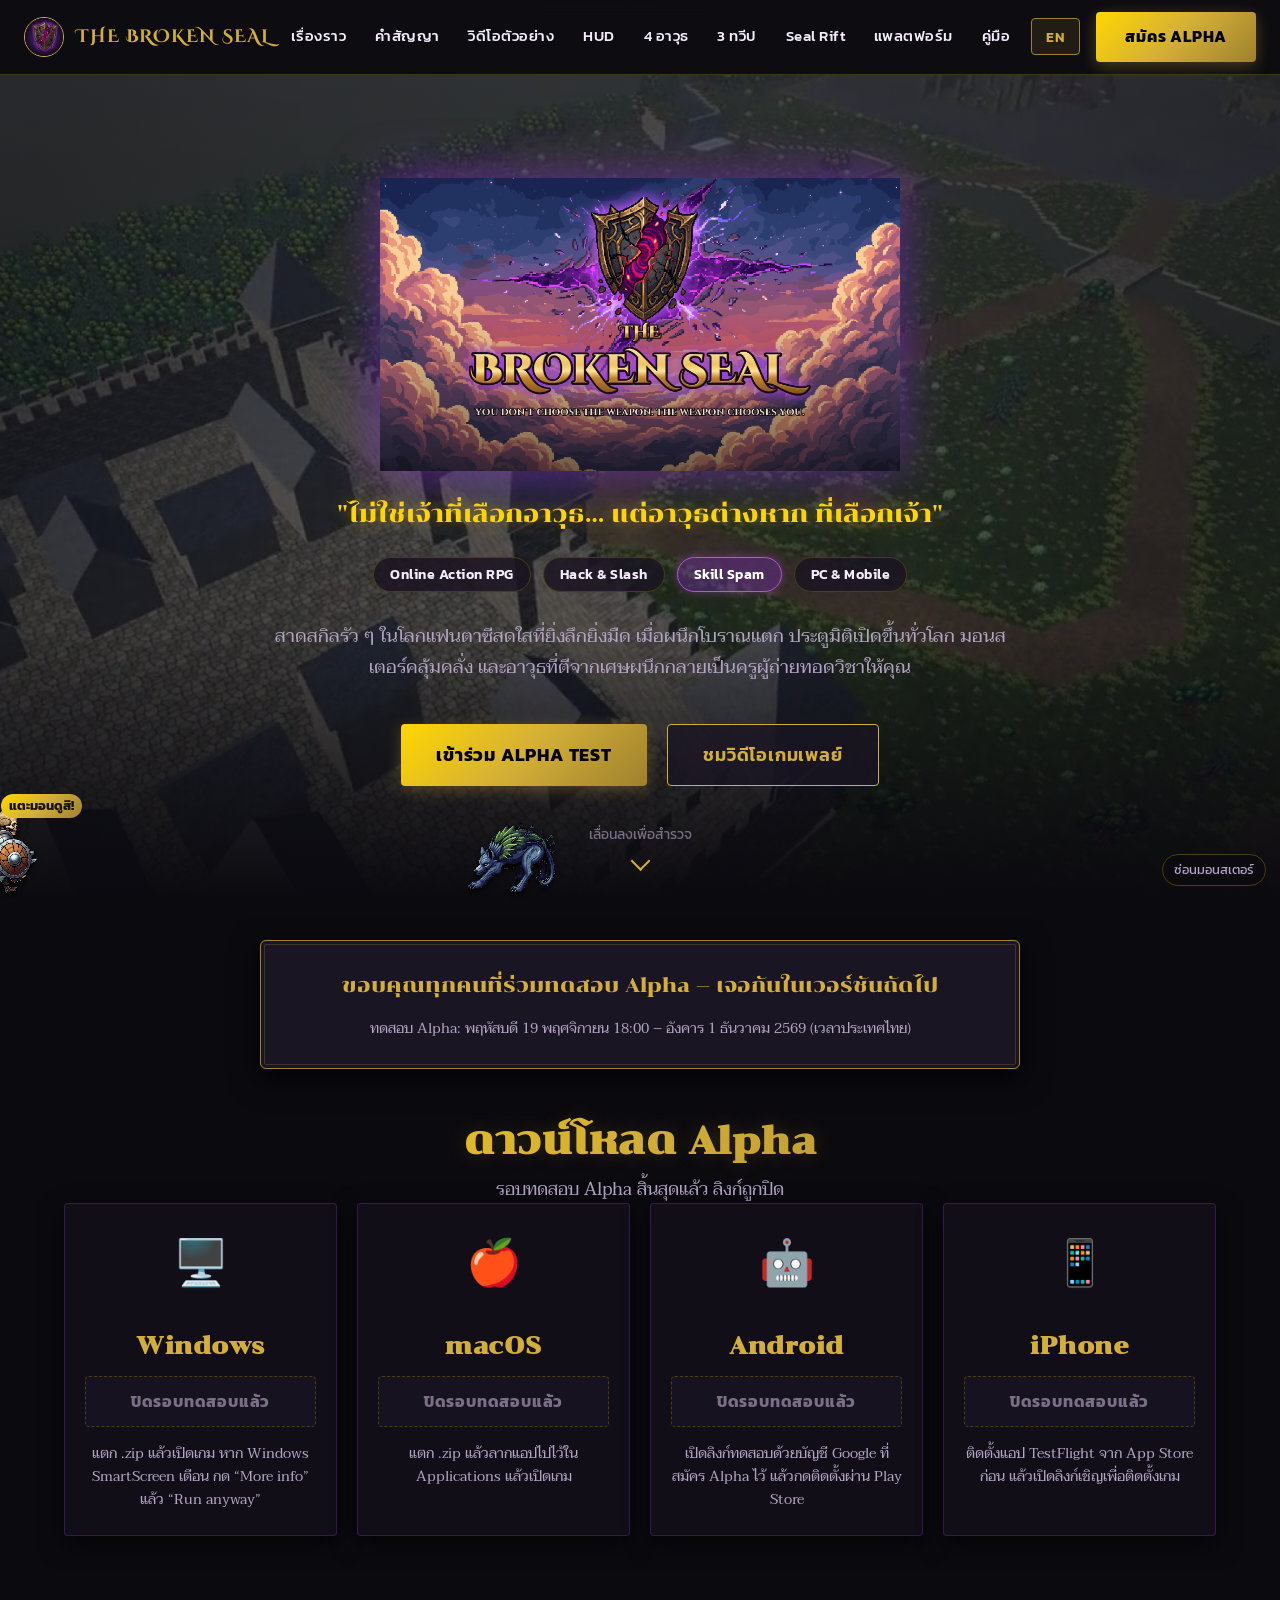
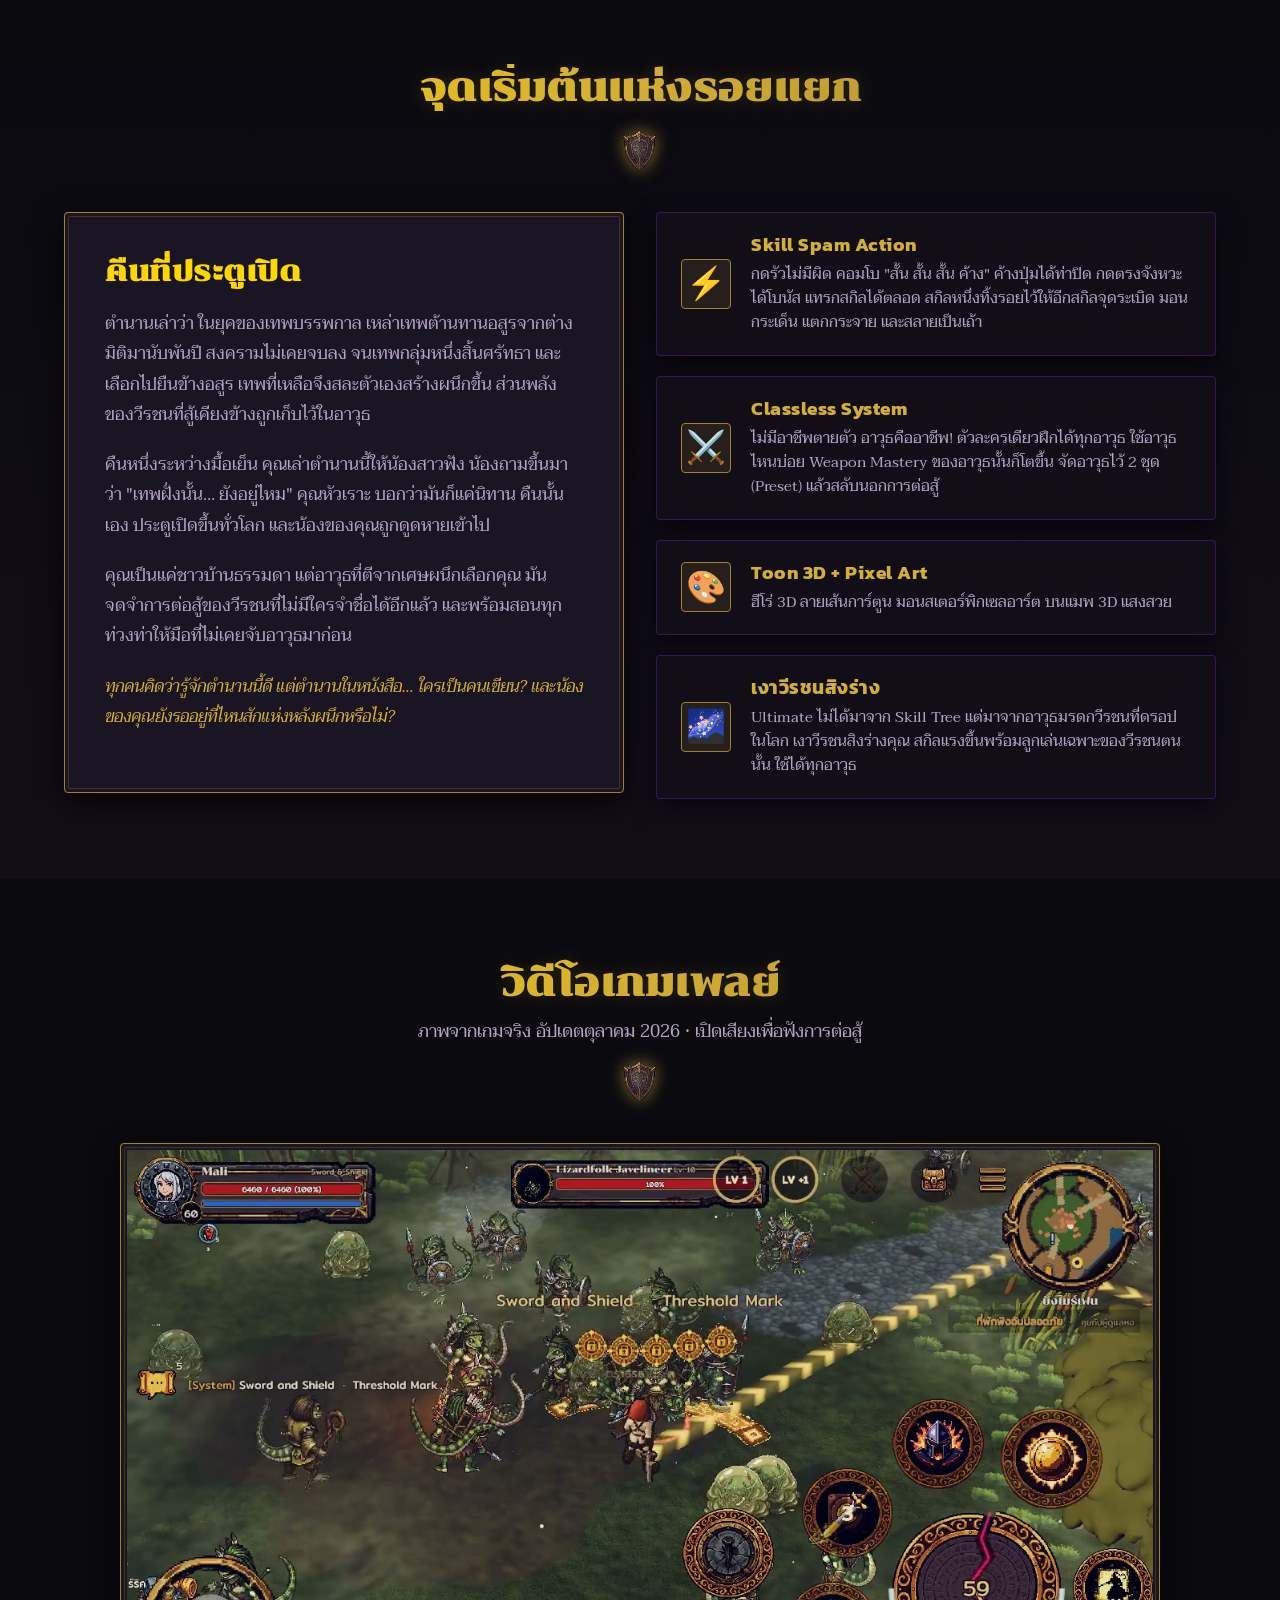
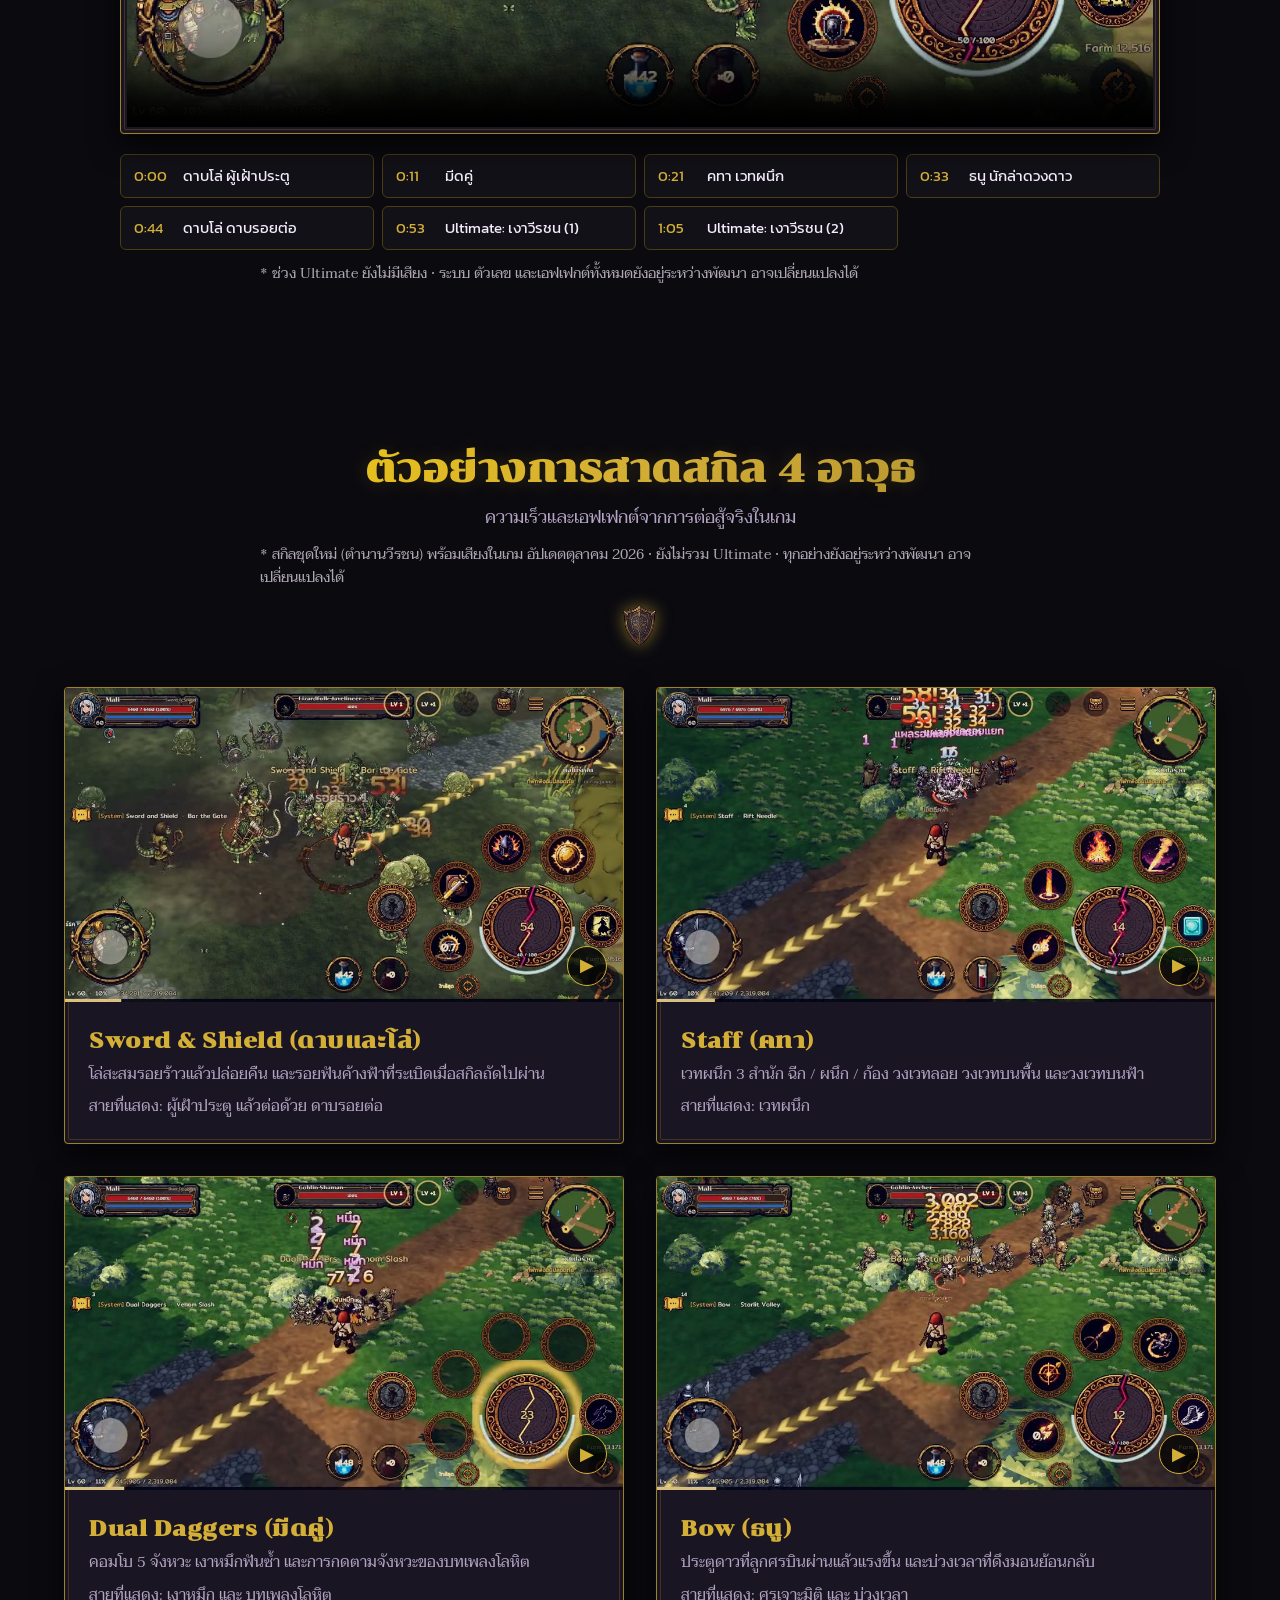
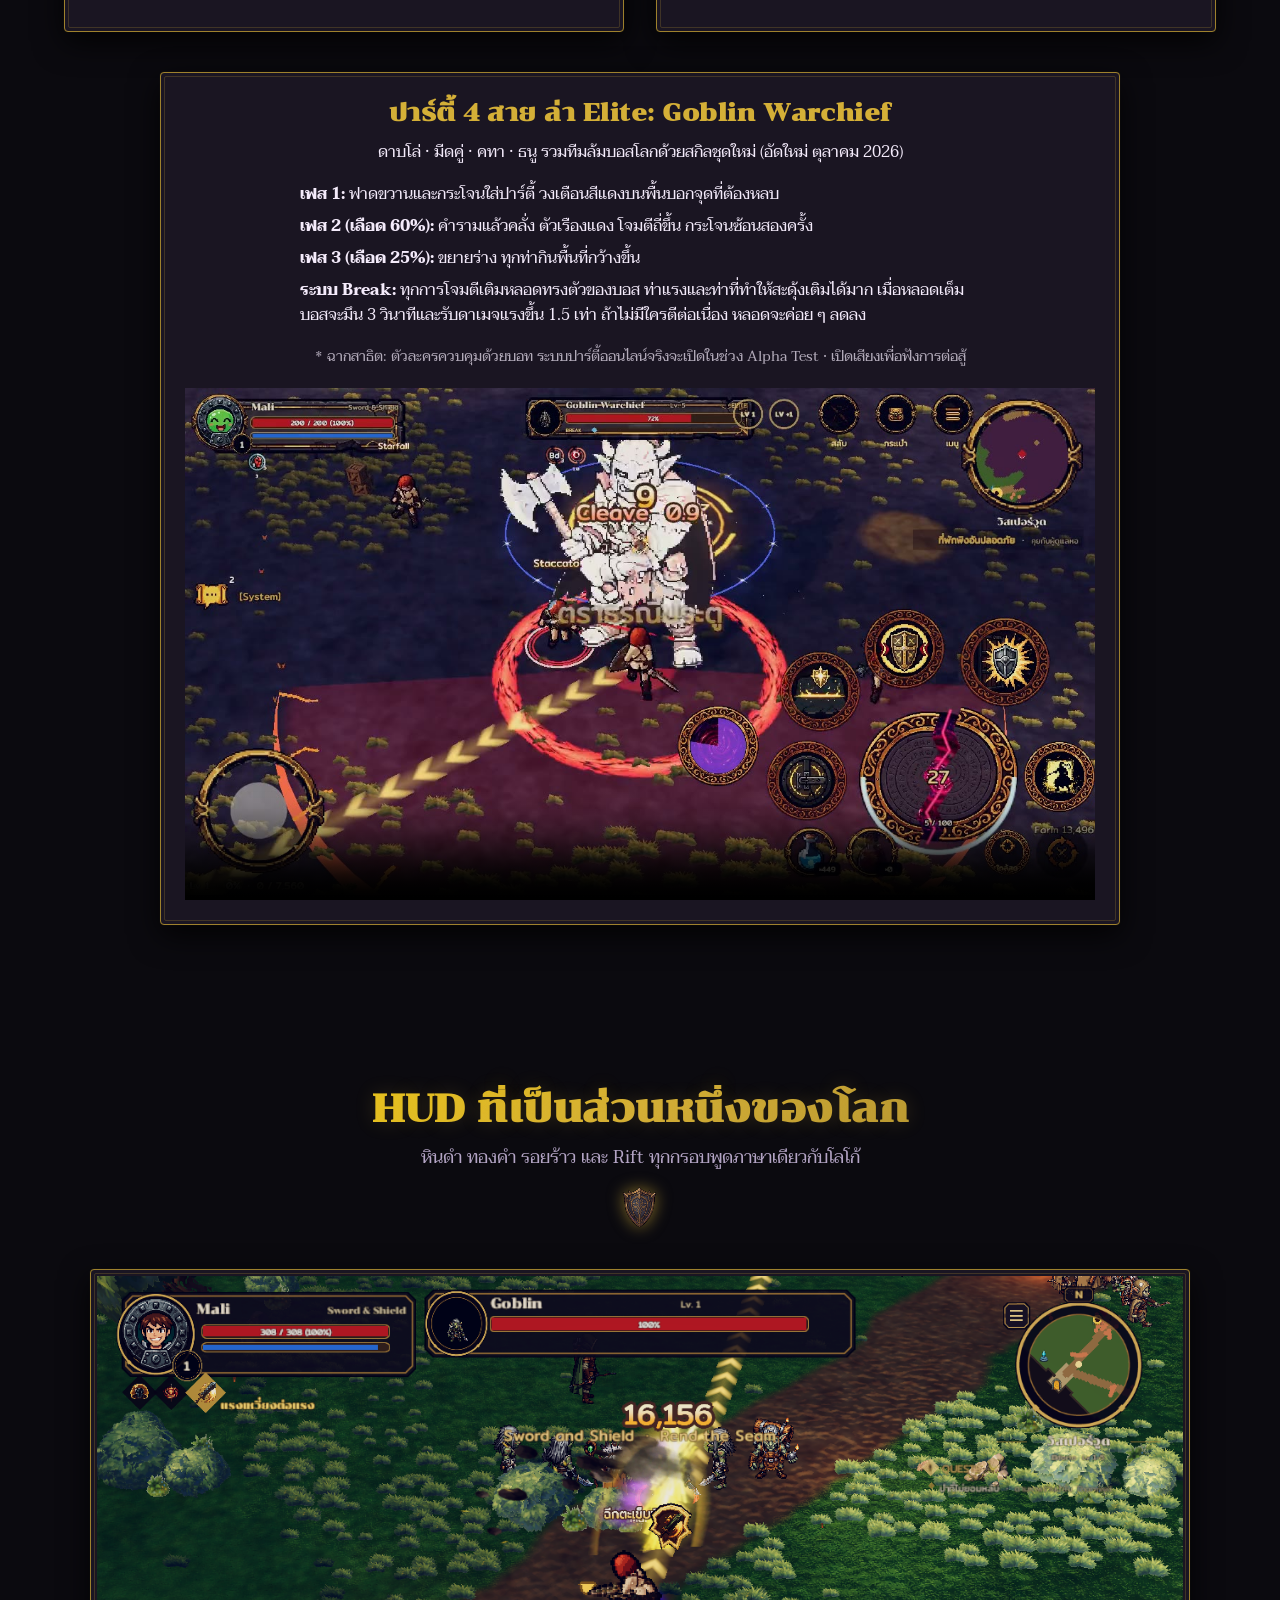
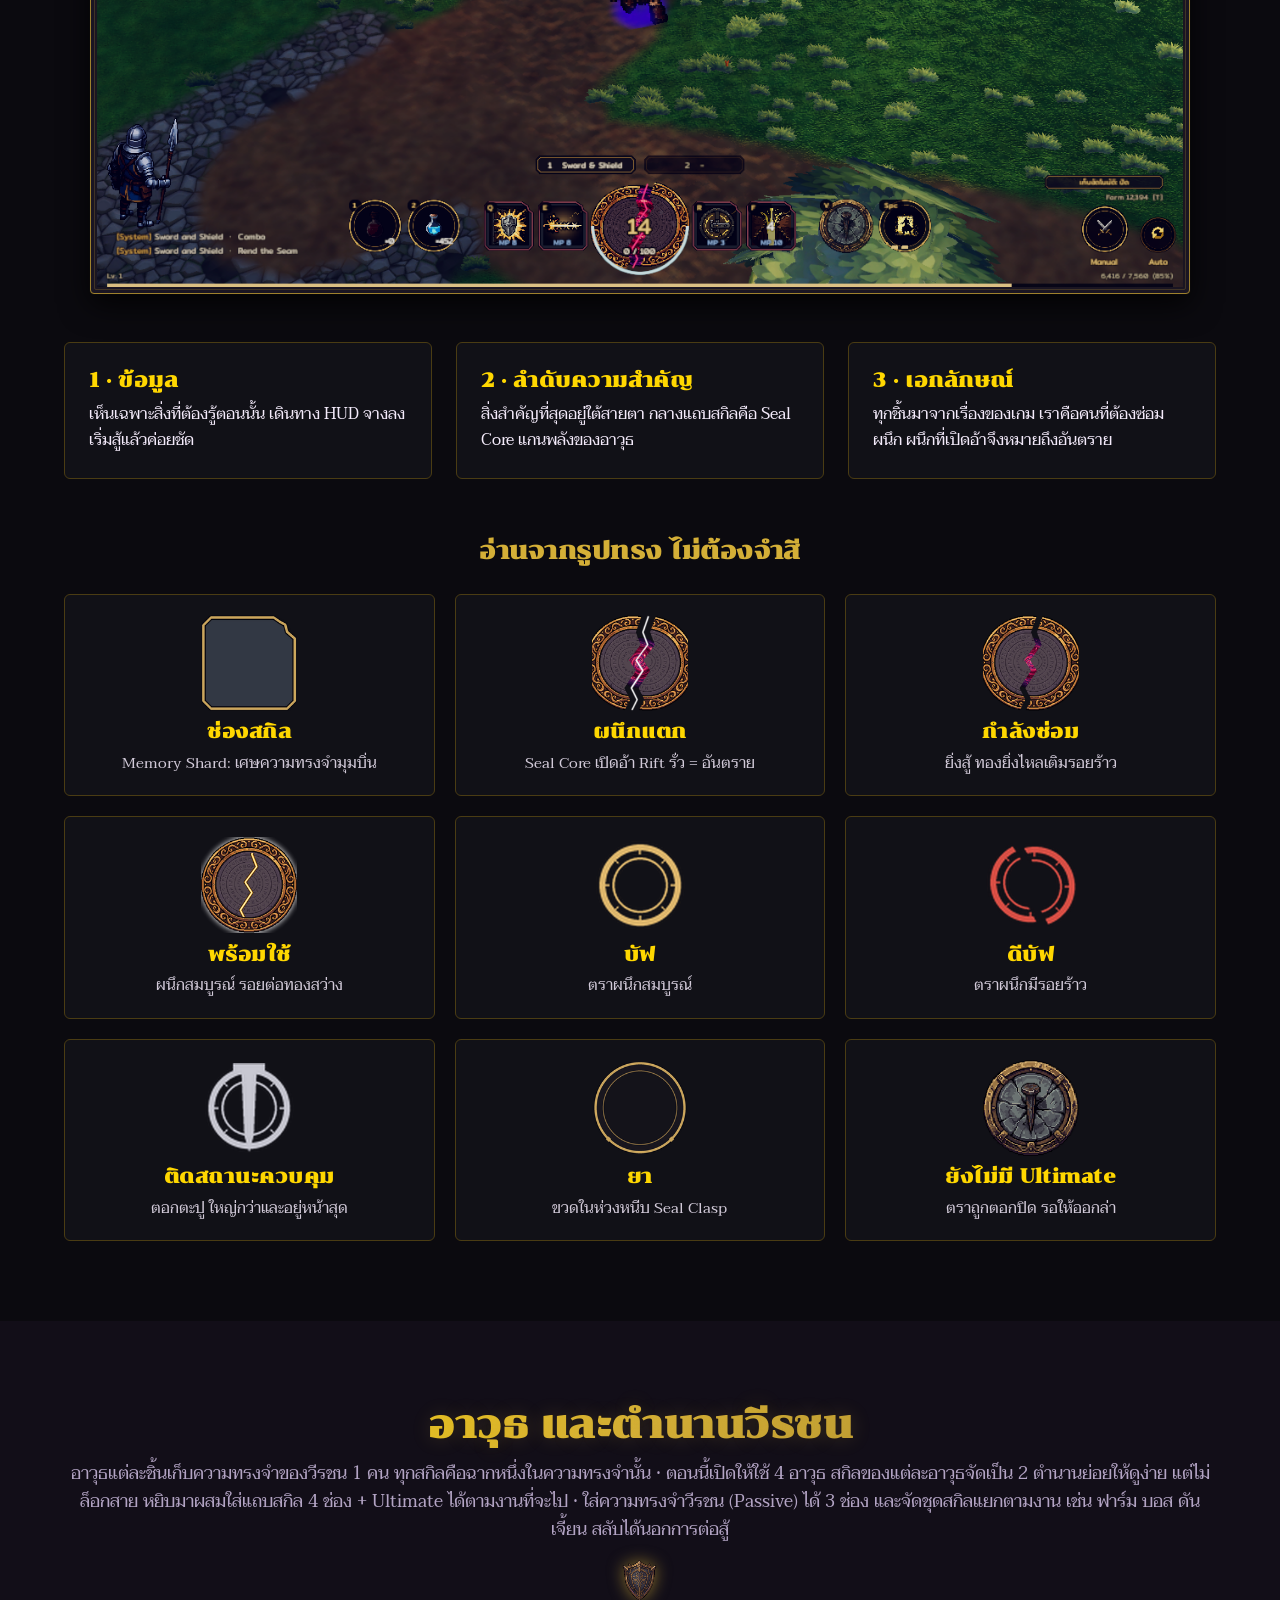
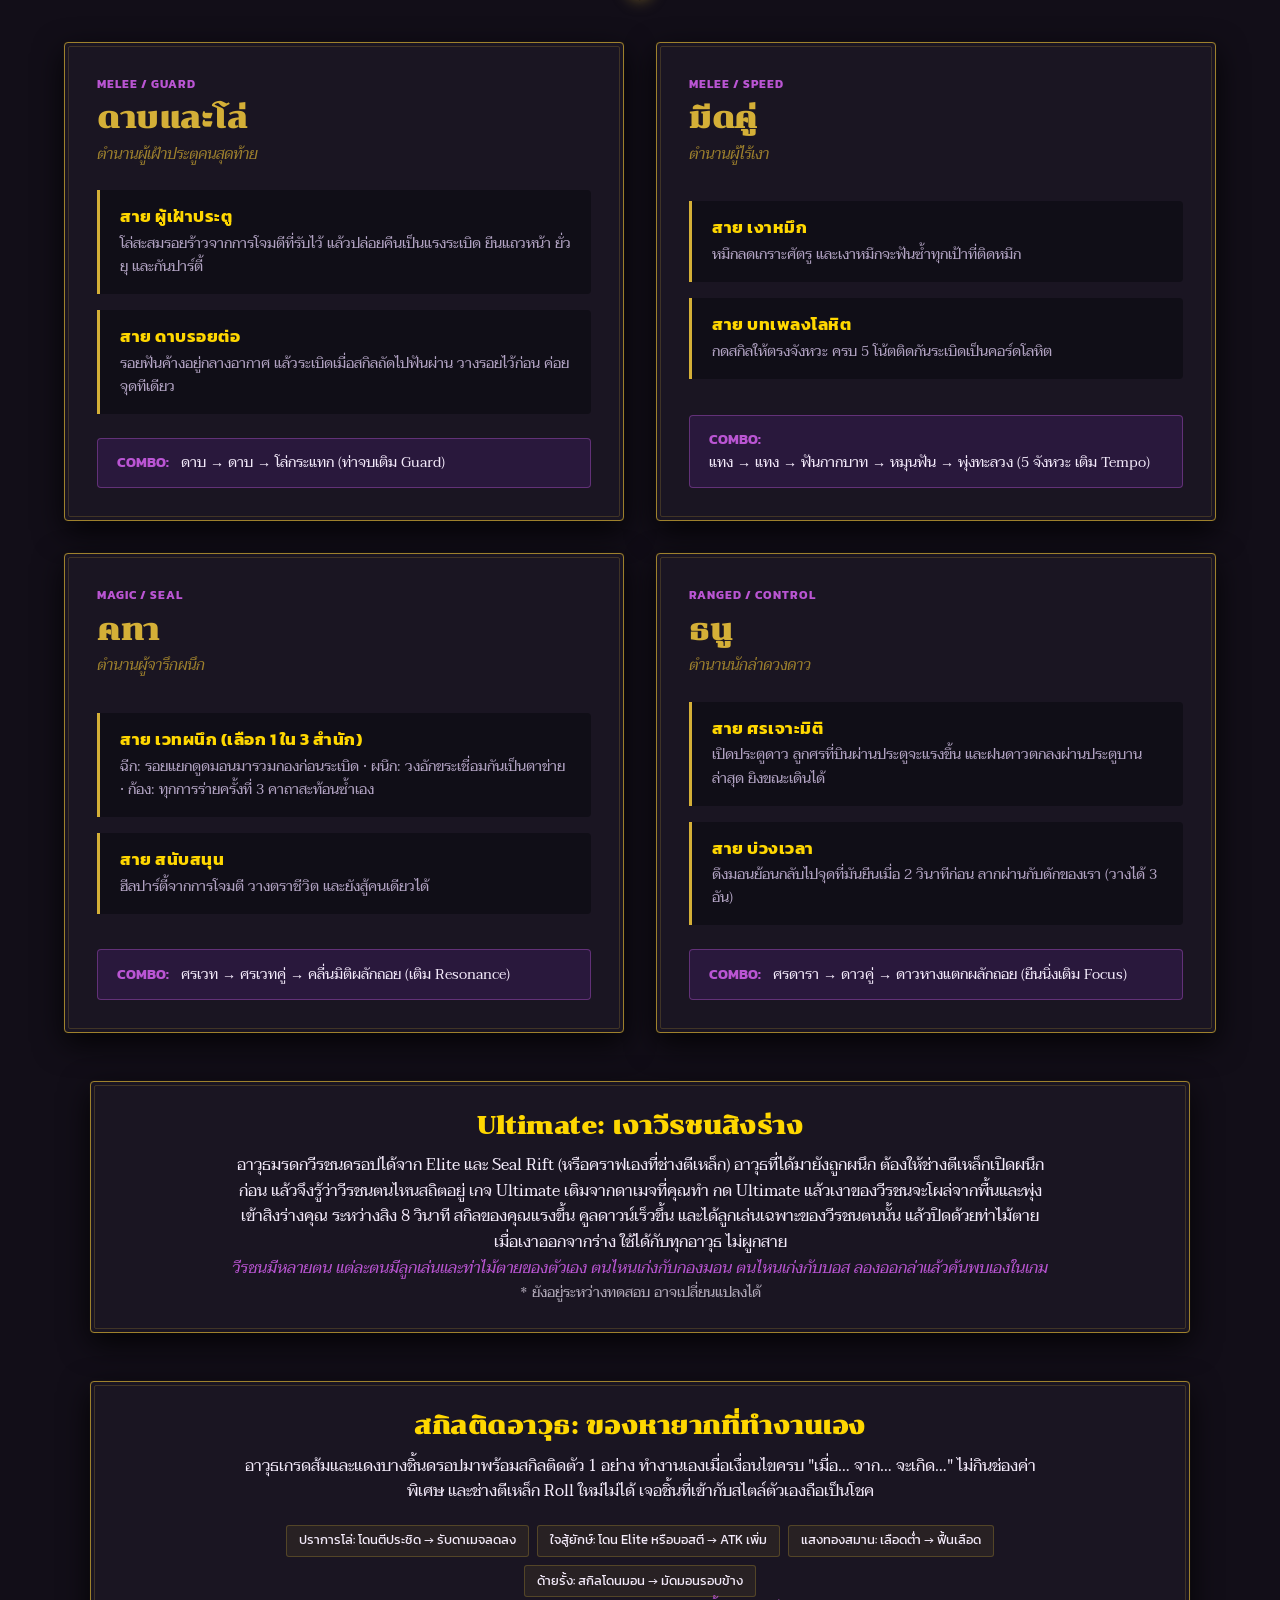
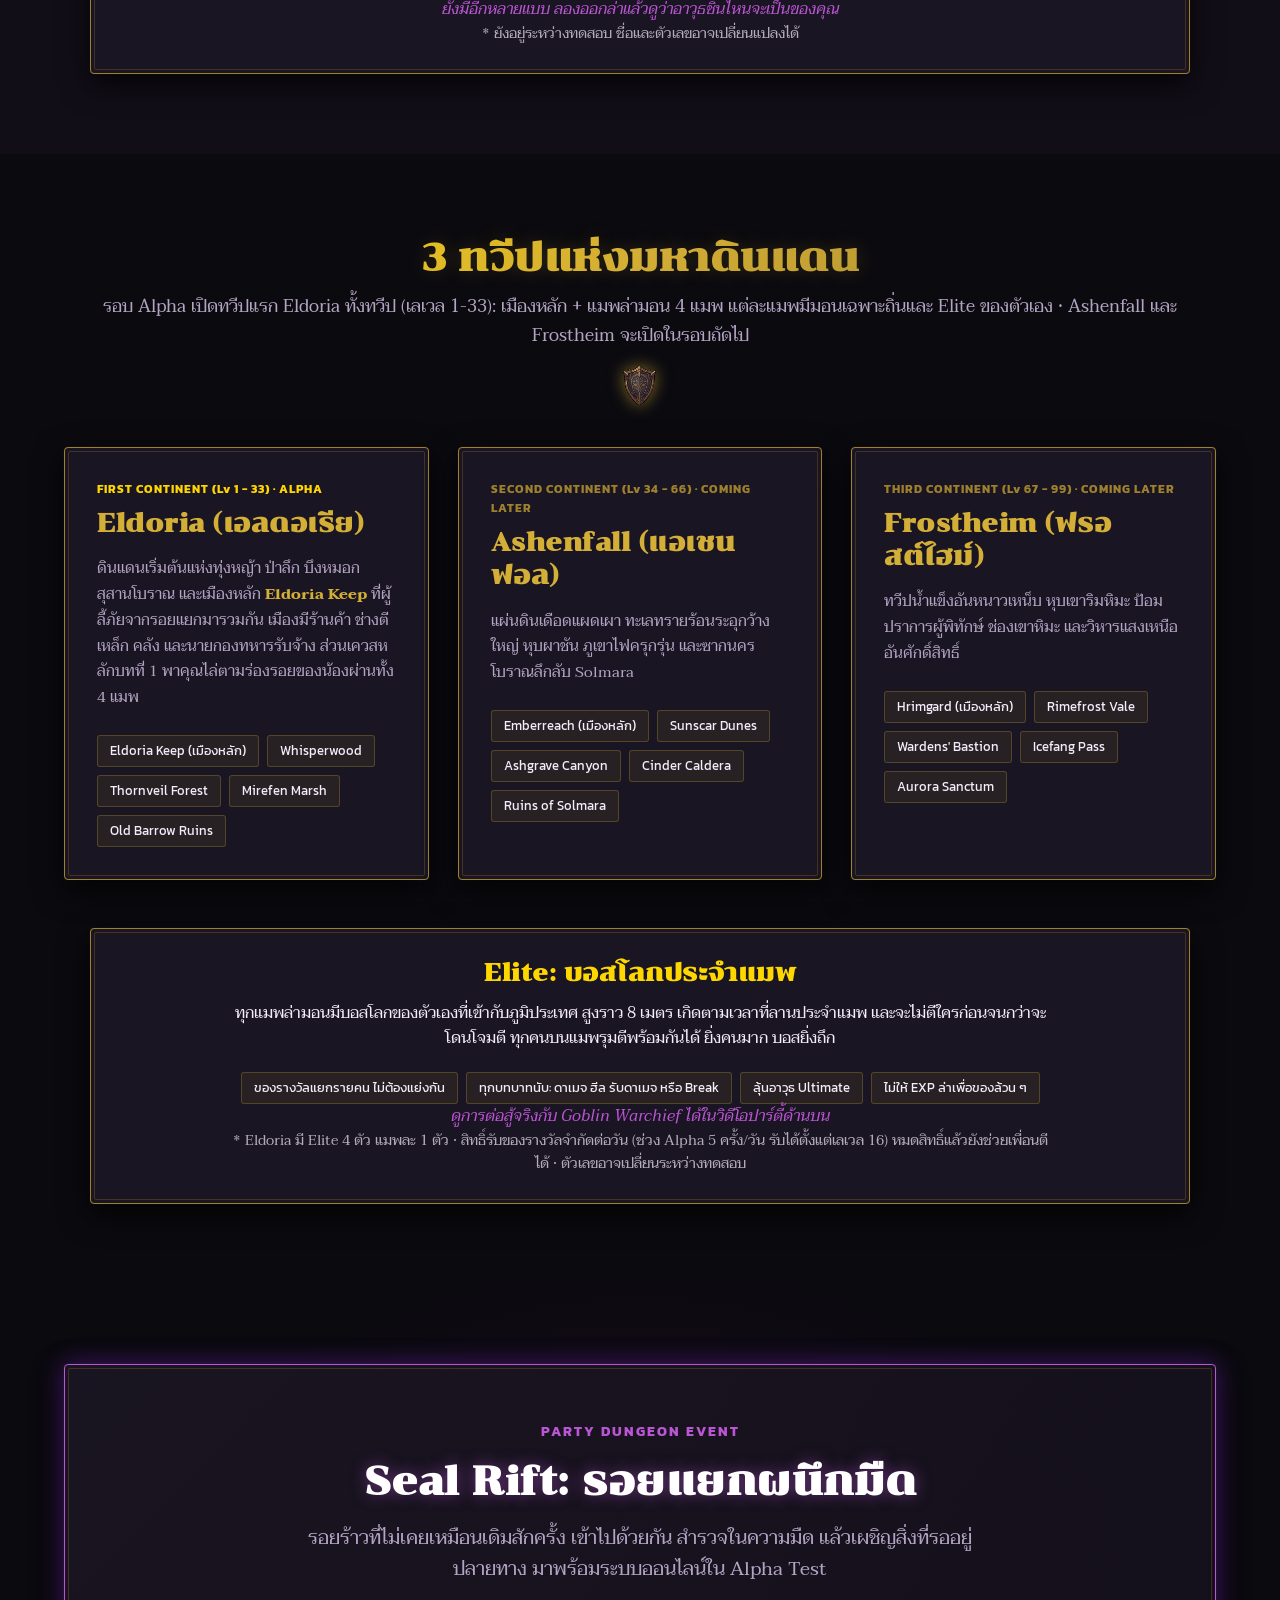
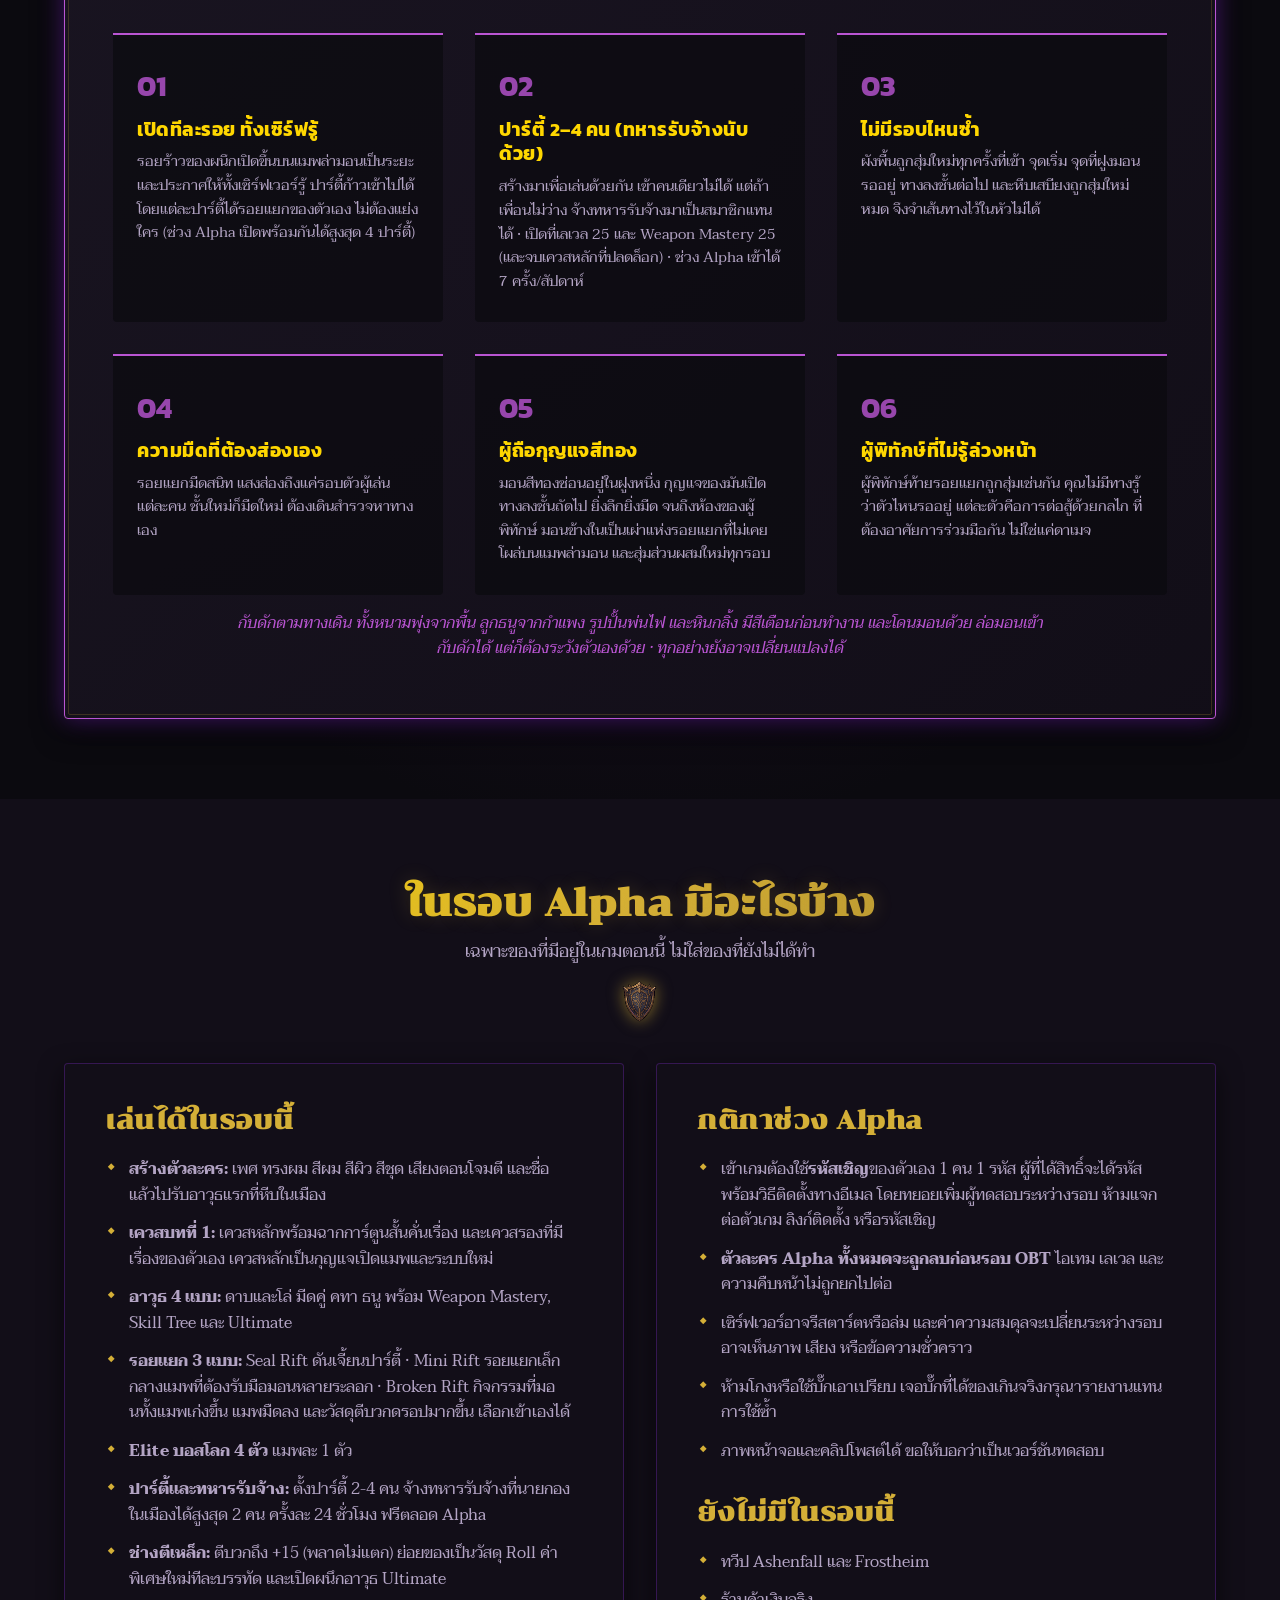
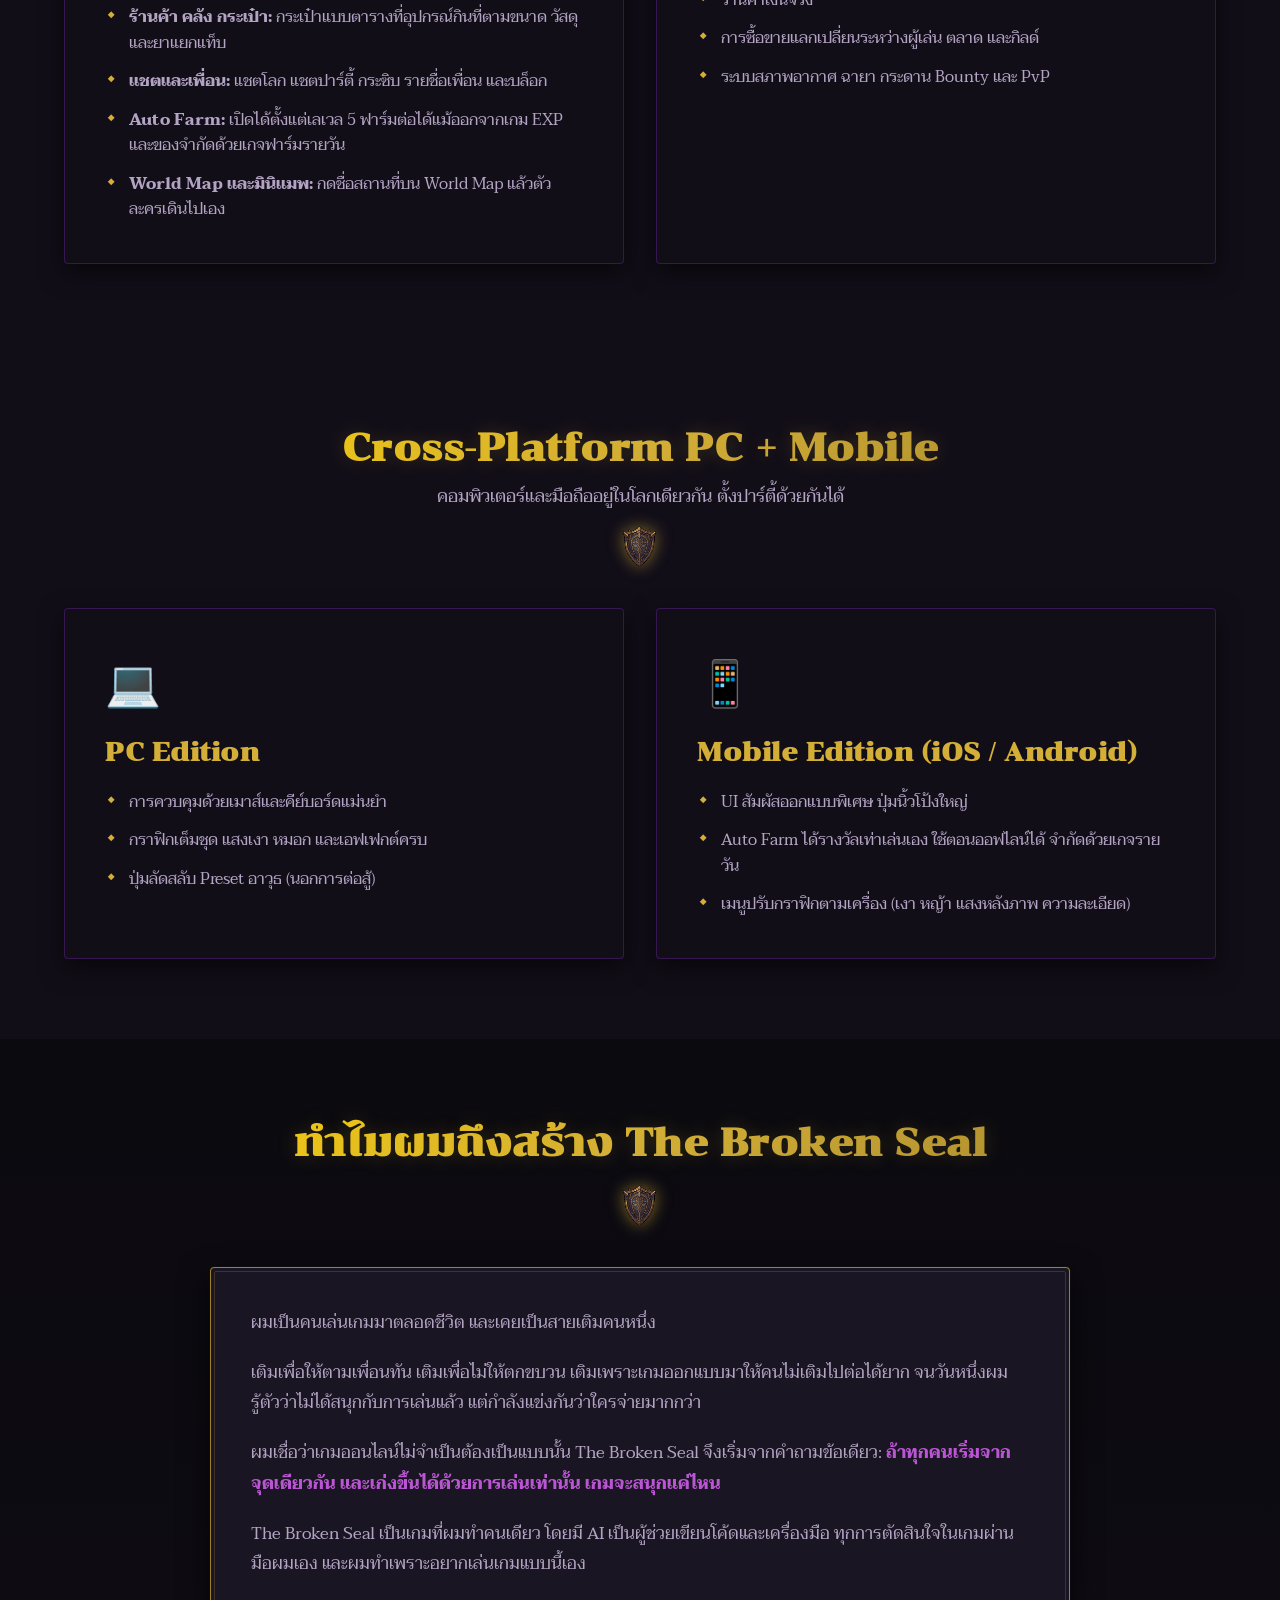
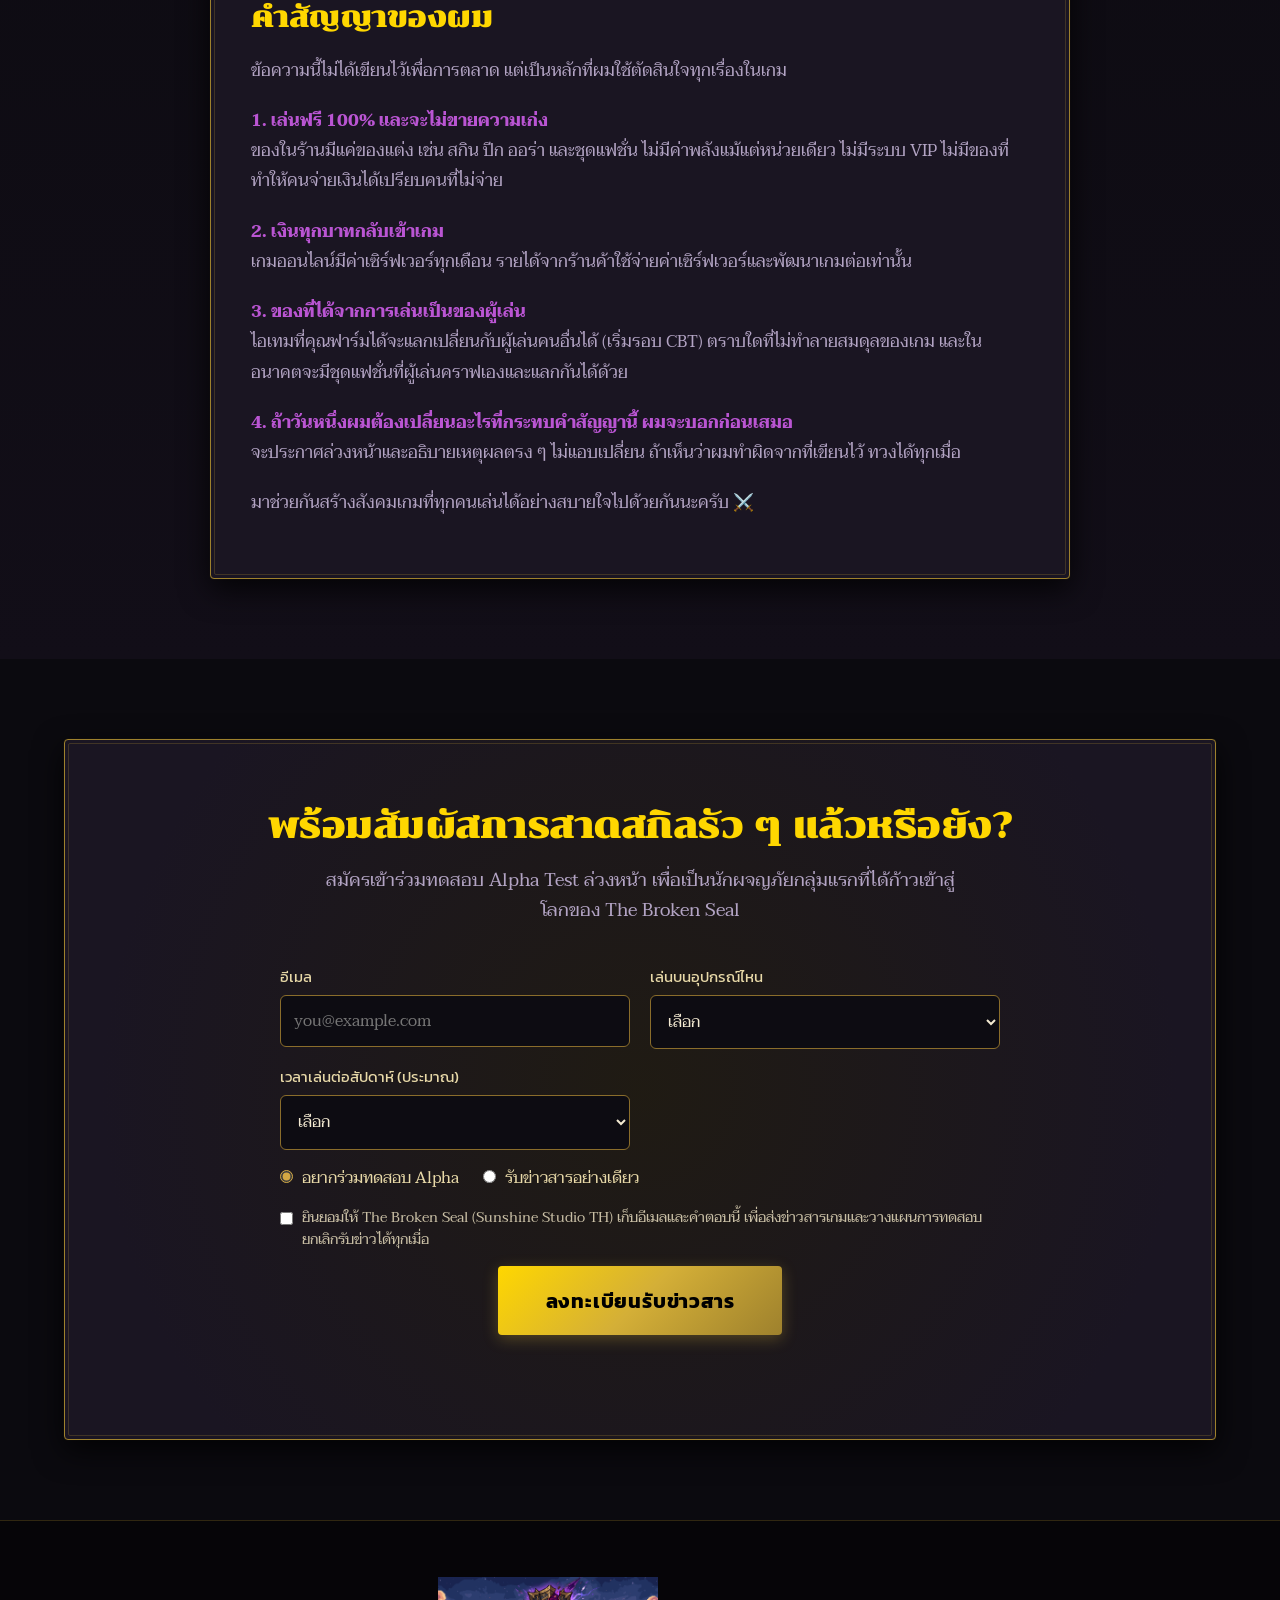
==== commit d805a70e: "Alpha opens Thu 19 Nov 18:00 Bangkok (was Tue 17 Nov), closes Tue 1 Dec 23:59 unchanged" ====
--- a/index.html
+++ b/index.html
@@ -172,8 +172,8 @@
                 </div>
                 <span class="sr-only" id="alphaLive" aria-live="polite" aria-atomic="true"></span>
                 <p class="alpha-dates">
-                    <span class="lang-th">ทดสอบ Alpha: อังคาร 17 พฤศจิกายน 18:00 – อังคาร 1 ธันวาคม 2569 (เวลาประเทศไทย)</span>
-                    <span class="lang-en">Alpha test: Tue 17 November, 18:00 – Tue 1 December 2026 (Bangkok time, UTC+7)</span>
+                    <span class="lang-th">ทดสอบ Alpha: พฤหัสบดี 19 พฤศจิกายน 18:00 – อังคาร 1 ธันวาคม 2569 (เวลาประเทศไทย)</span>
+                    <span class="lang-en">Alpha test: Thu 19 November, 18:00 – Tue 1 December 2026 (Bangkok time, UTC+7)</span>
                 </p>
             </div>
         </div>
@@ -187,8 +187,8 @@
                     <span class="lang-en">Download the Alpha</span>
                 </h2>
                 <p class="section-subtitle">
-                    <span class="lang-th" data-phase-text="before">ลิงก์จะเปิดให้กดเมื่อเริ่มรอบทดสอบ 17 พ.ย. 18:00</span>
-                    <span class="lang-en" data-phase-text="before">Links go live when the test round starts on 17 Nov, 18:00</span>
+                    <span class="lang-th" data-phase-text="before">ลิงก์จะเปิดให้กดเมื่อเริ่มรอบทดสอบ 19 พ.ย. 18:00</span>
+                    <span class="lang-en" data-phase-text="before">Links go live when the test round starts on 19 Nov, 18:00</span>
                     <span class="lang-th" data-phase-text="live" hidden>รอบทดสอบเปิดแล้ว เลือกแพลตฟอร์มของคุณ</span>
                     <span class="lang-en" data-phase-text="live" hidden>The test round is open — pick your platform</span>
                     <span class="lang-th" data-phase-text="after" hidden>รอบทดสอบ Alpha สิ้นสุดแล้ว ลิงก์ถูกปิด</span>
